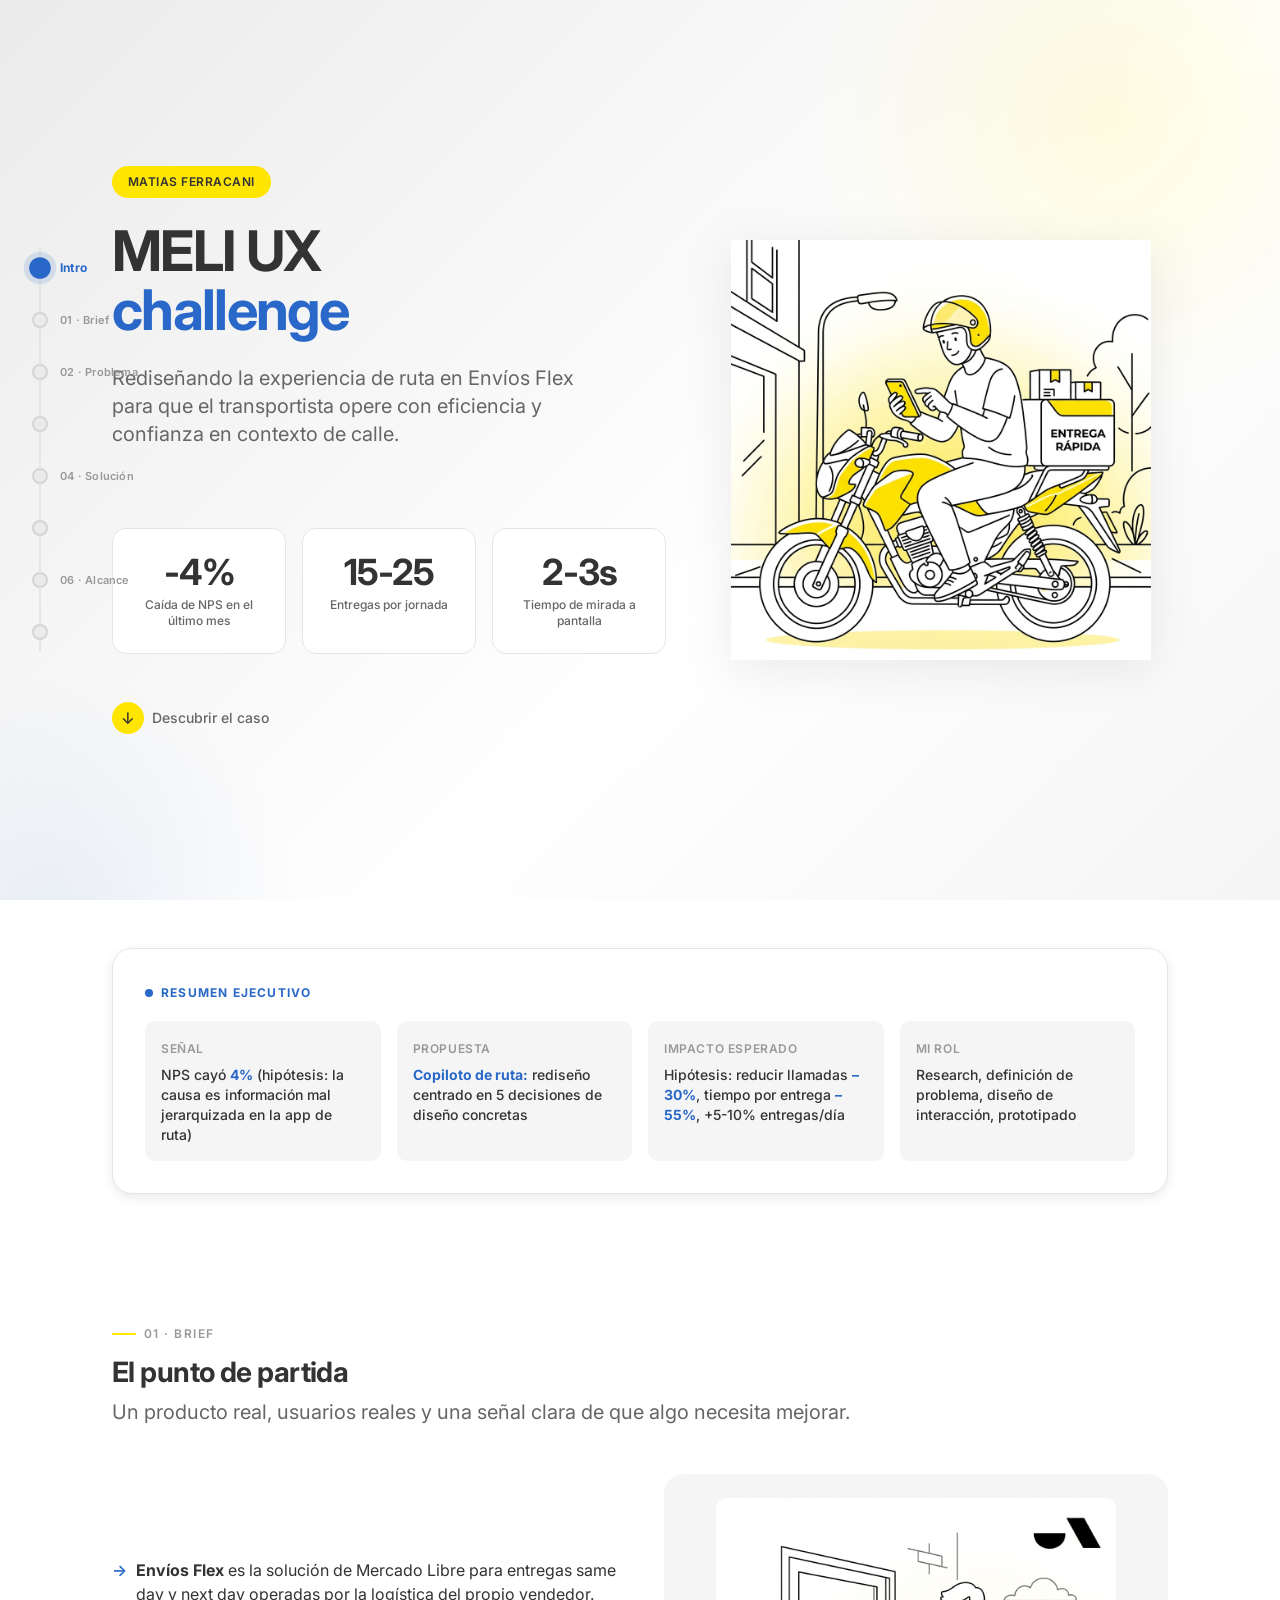
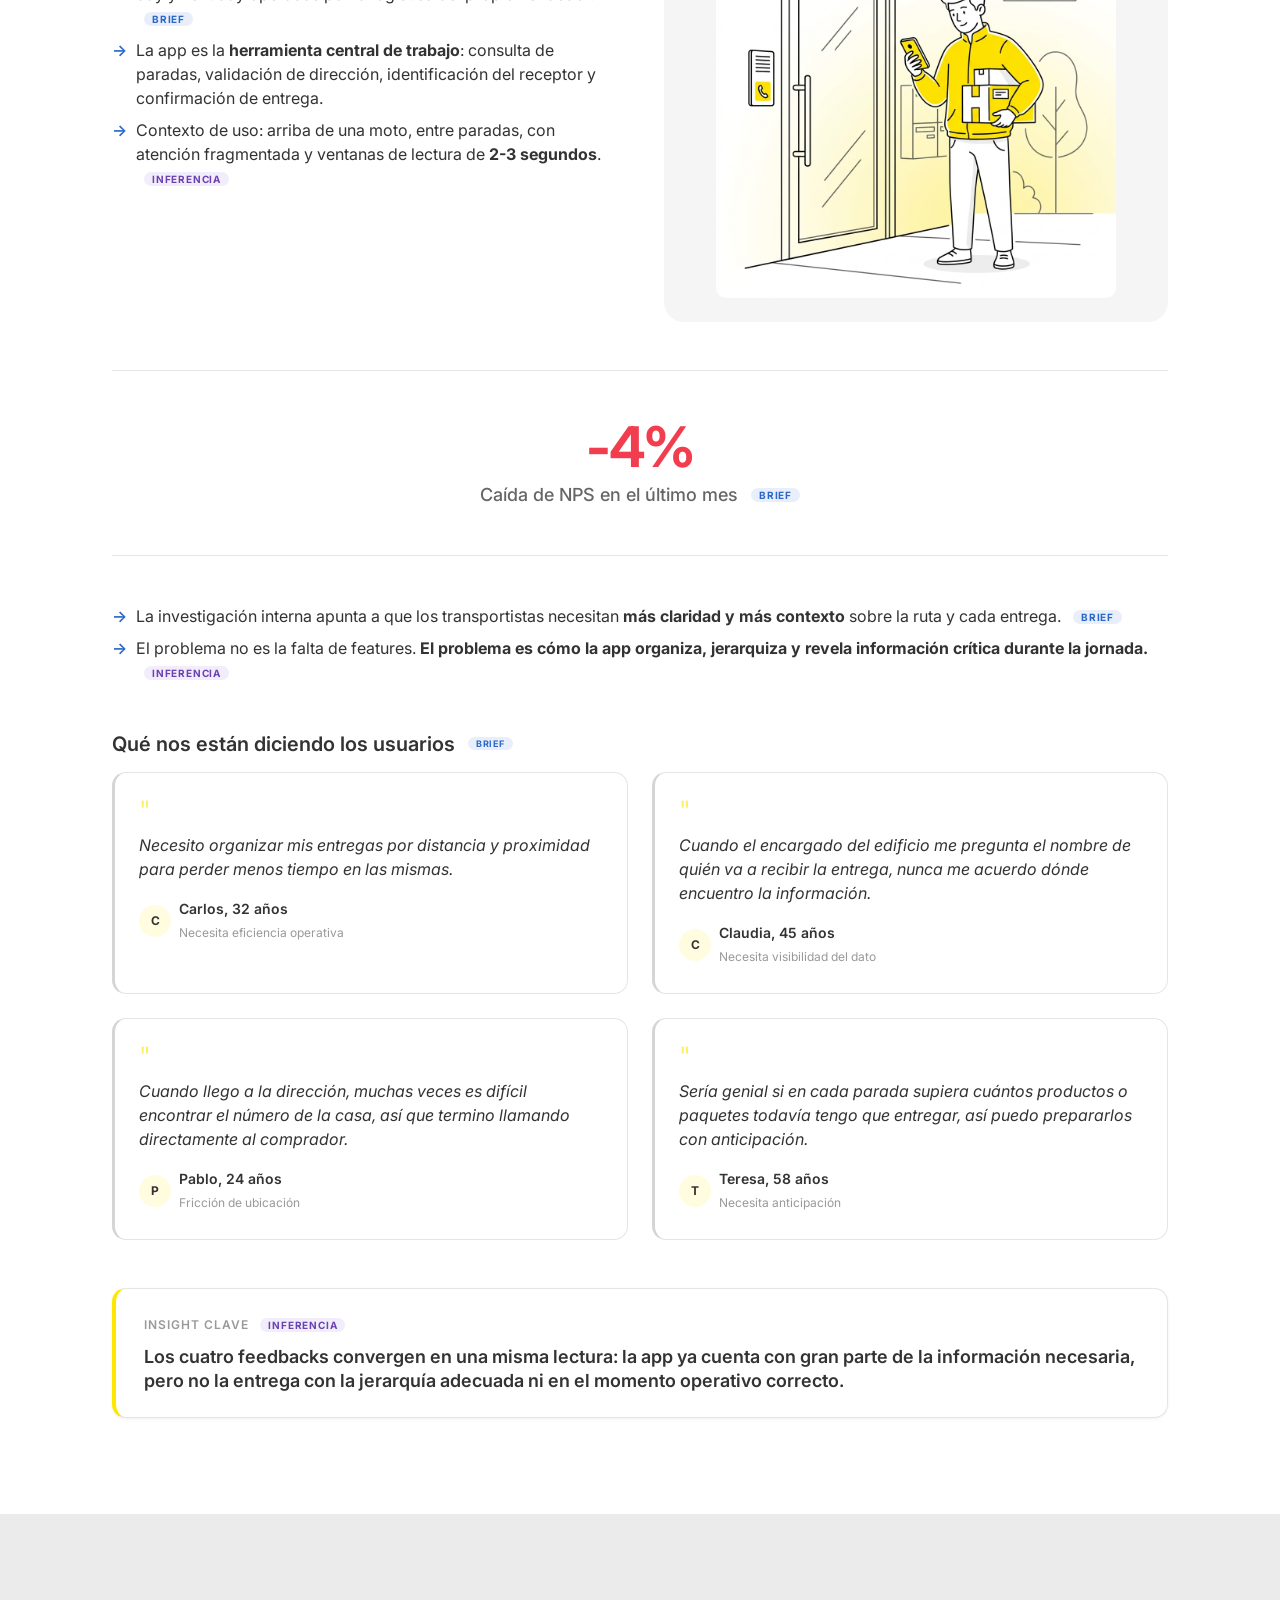
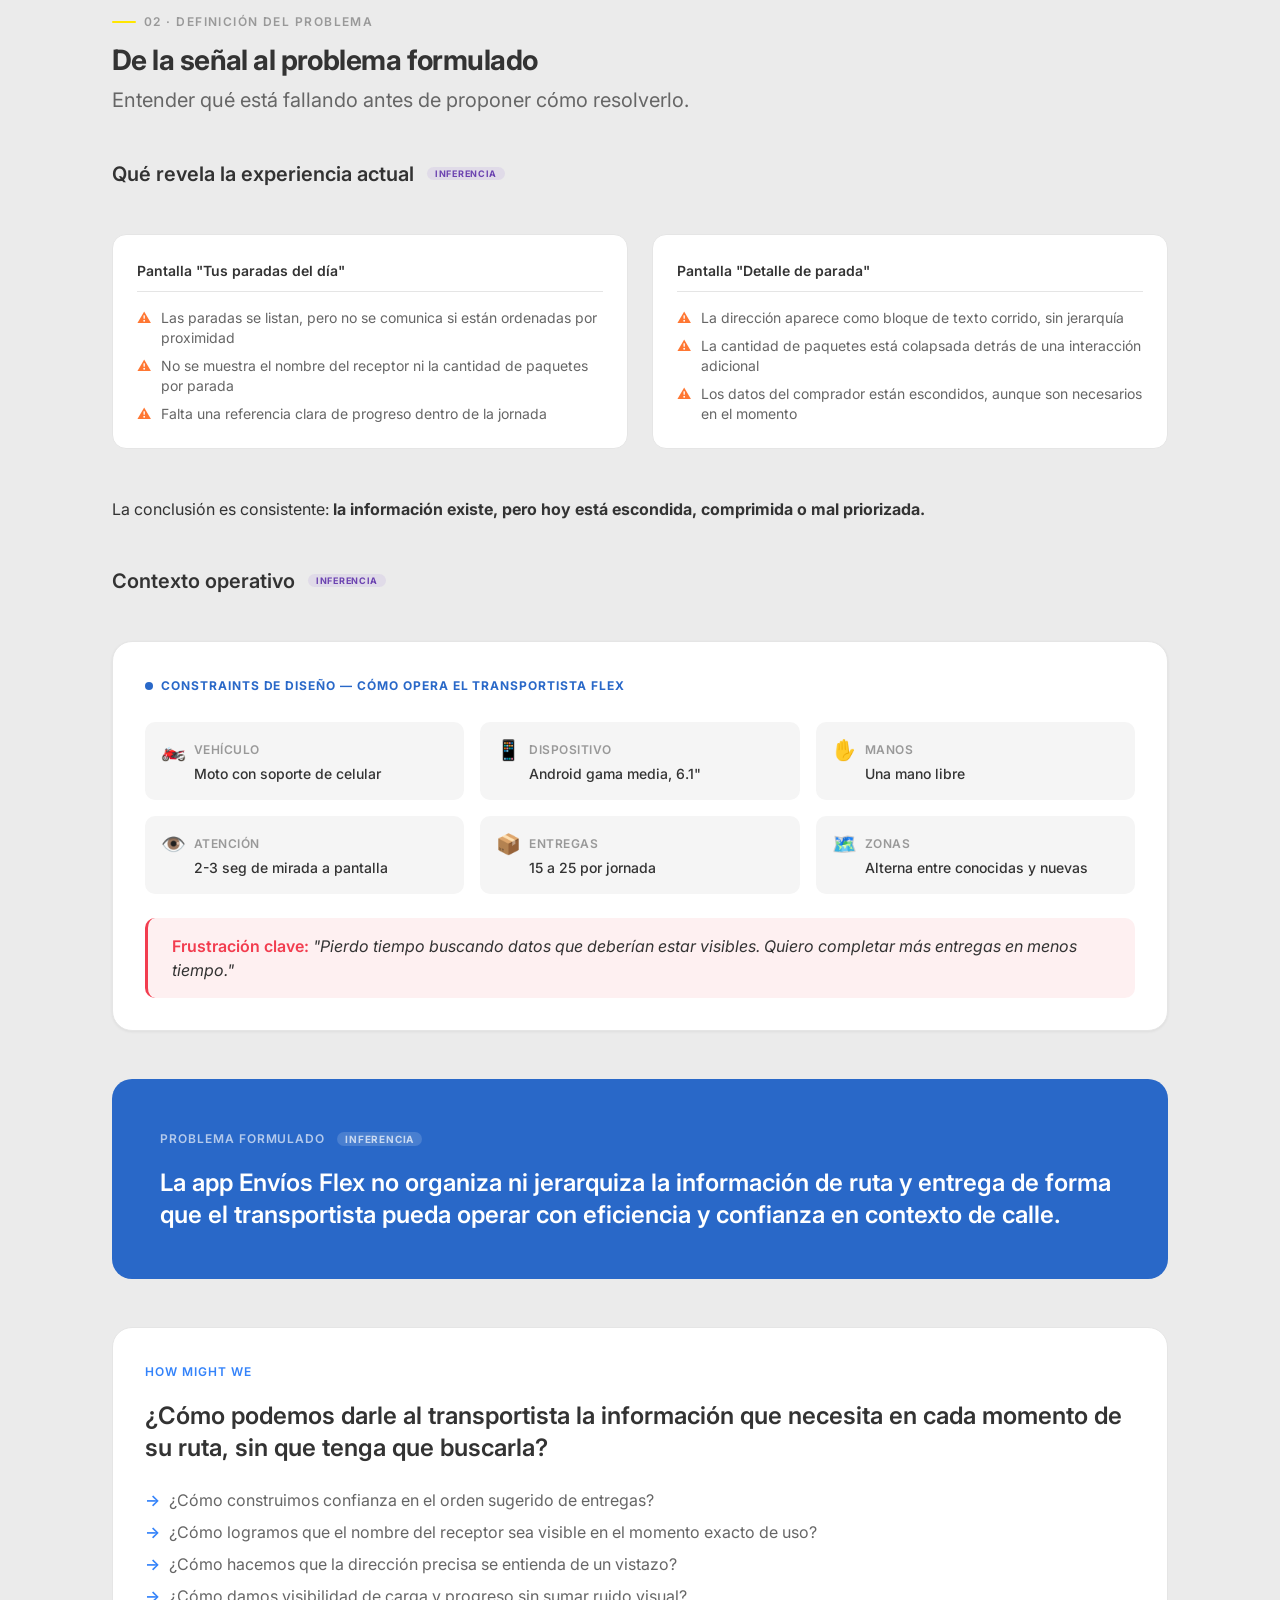
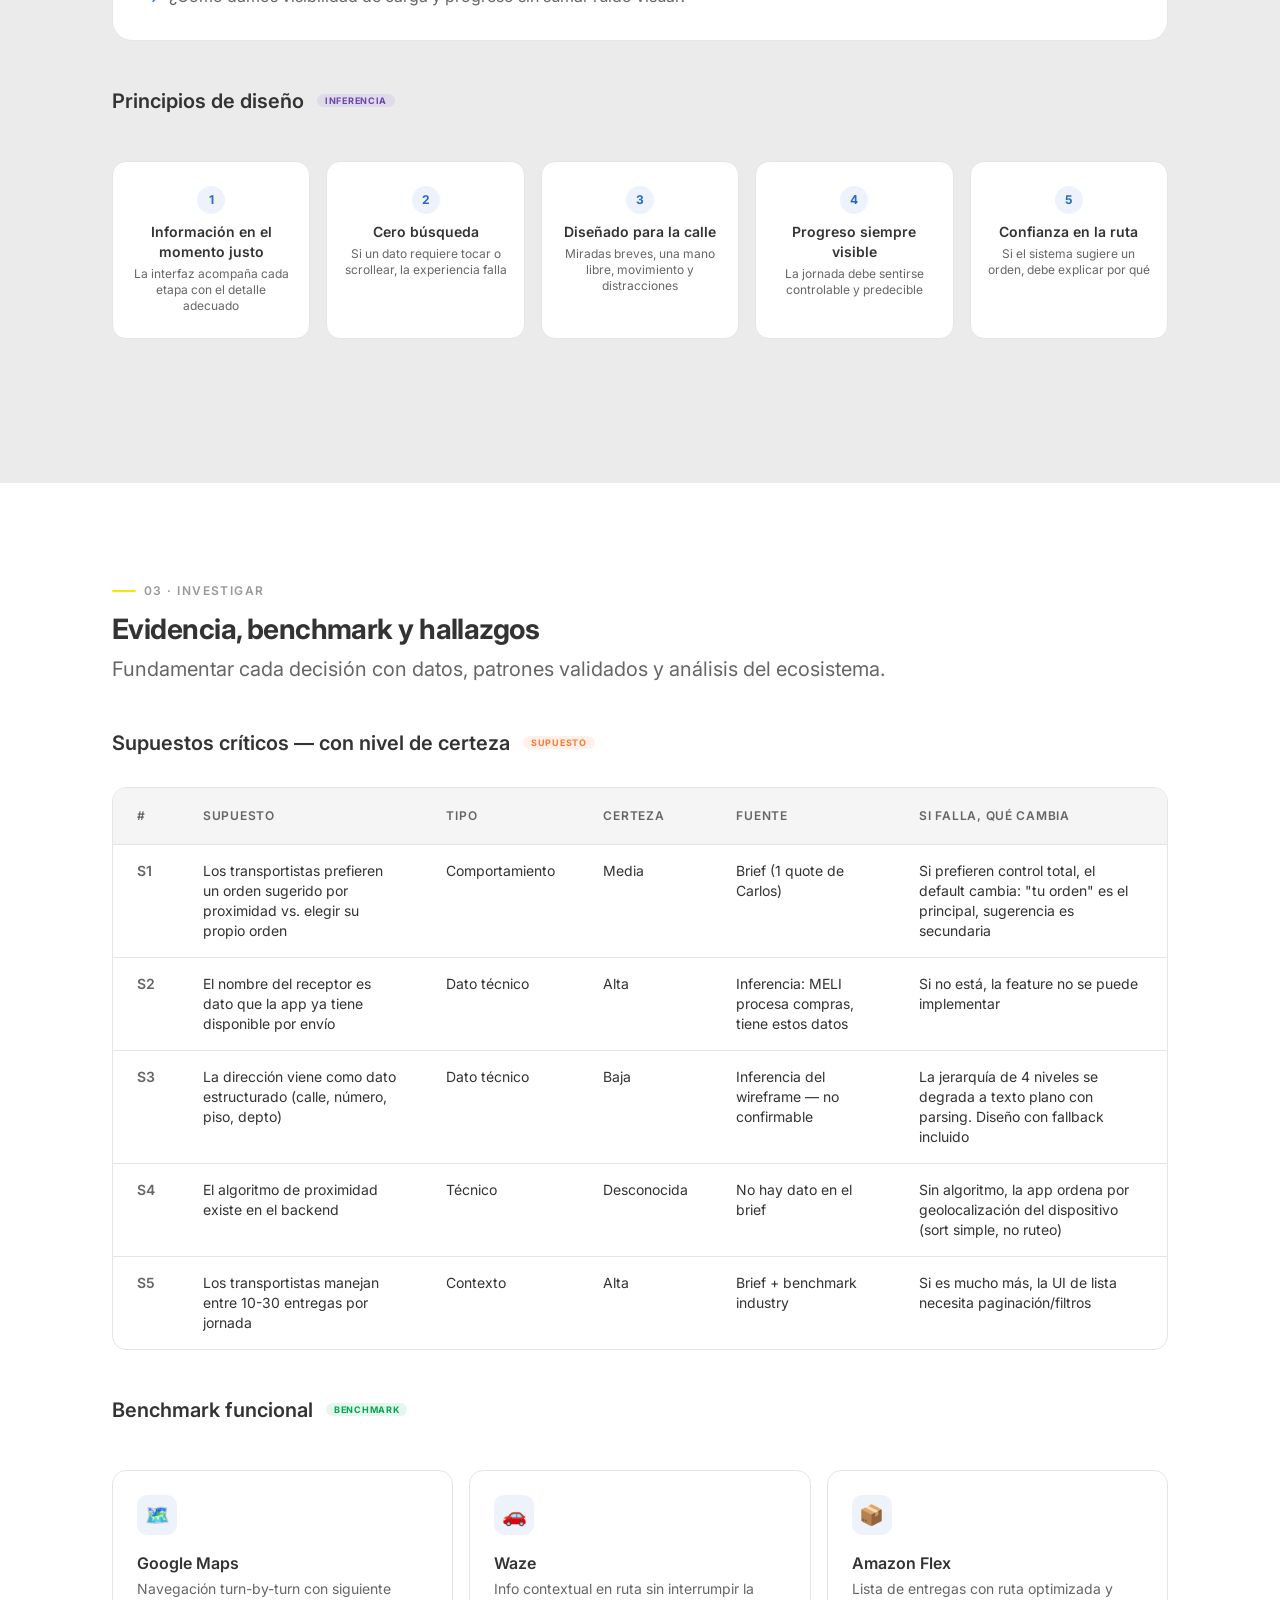
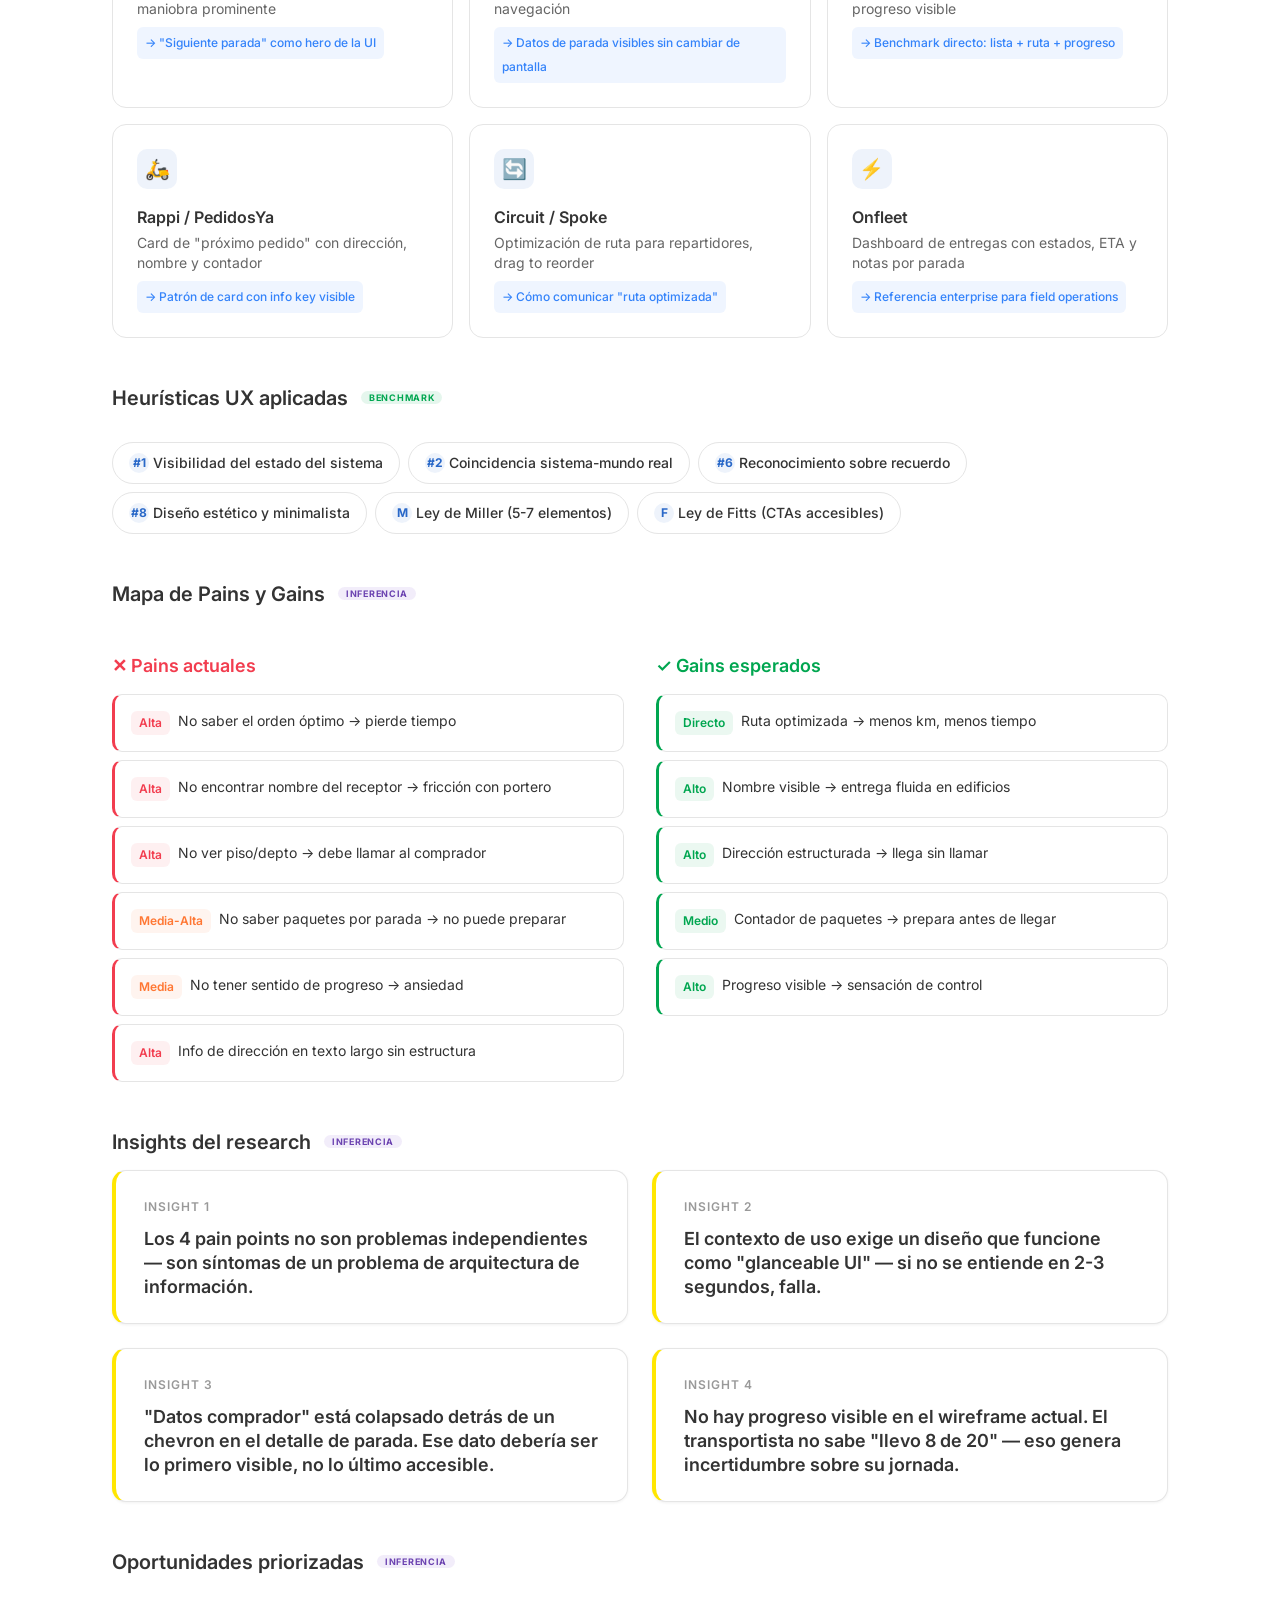
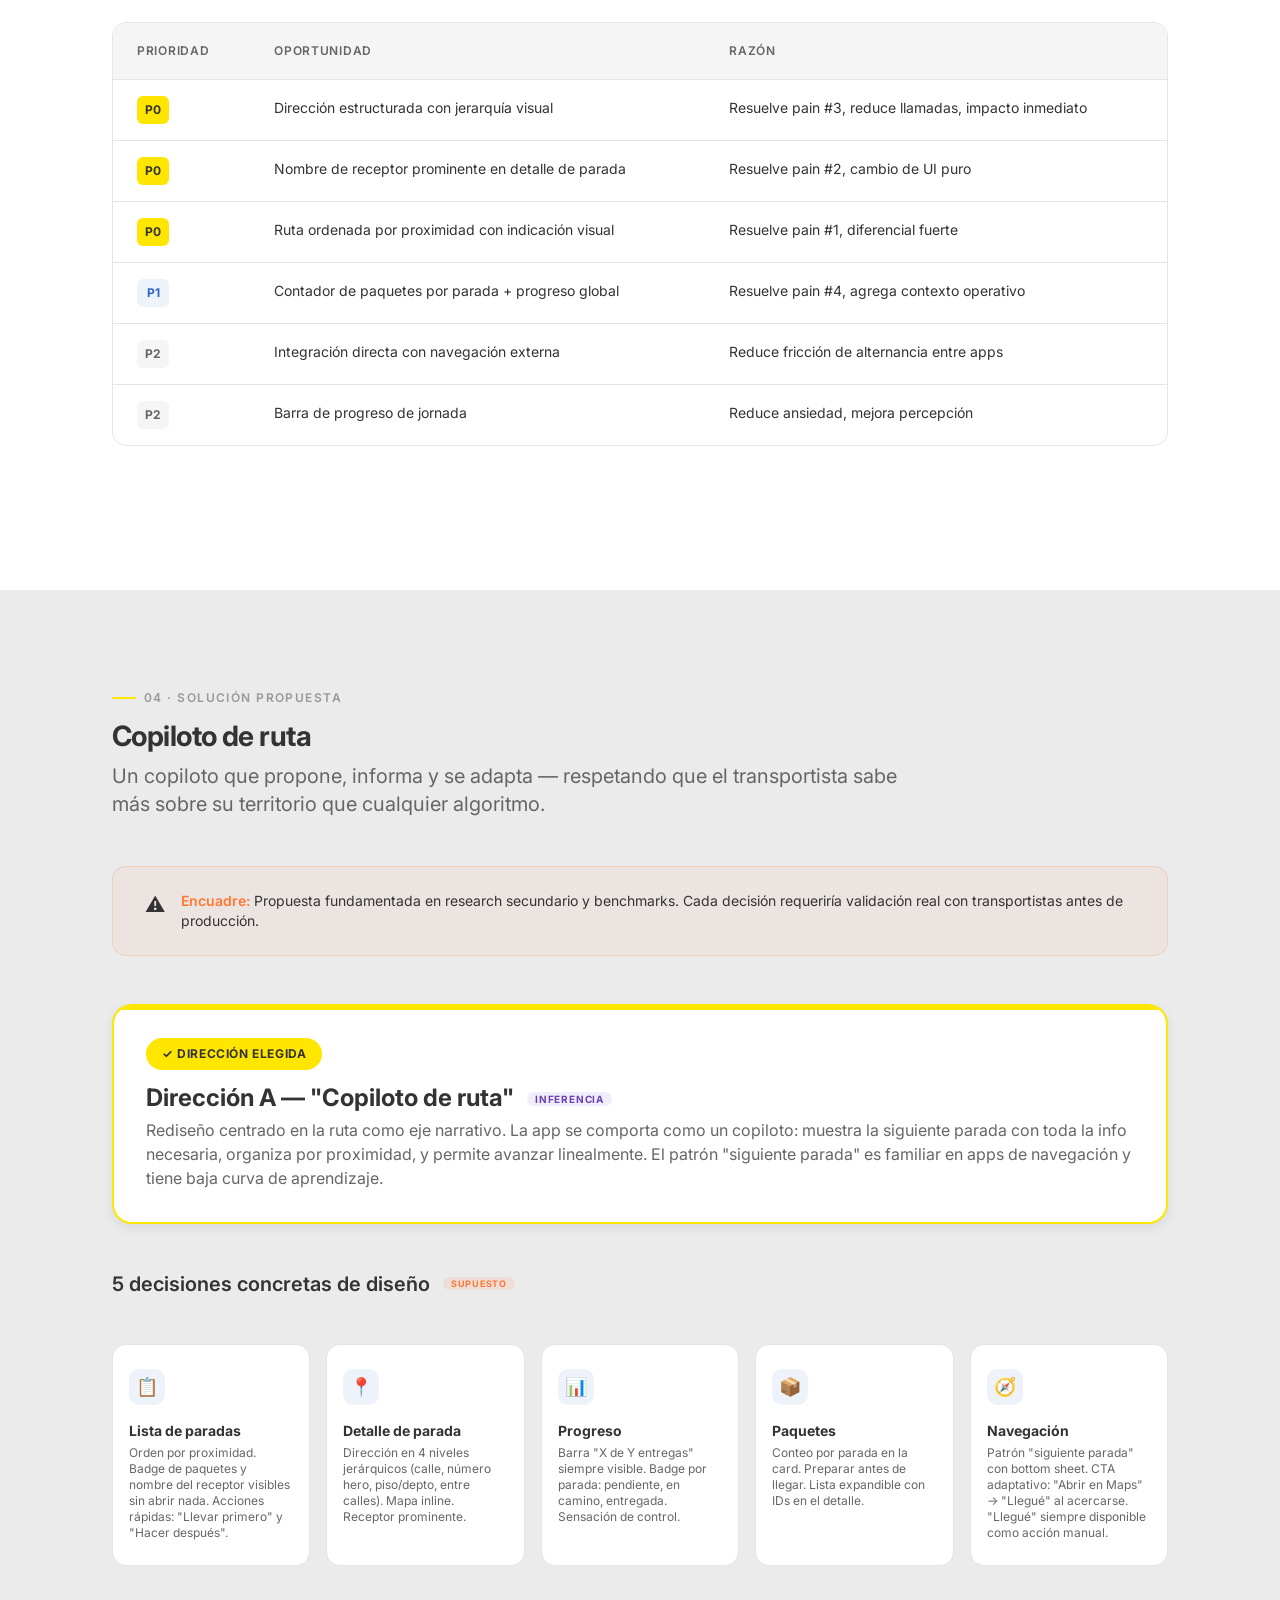
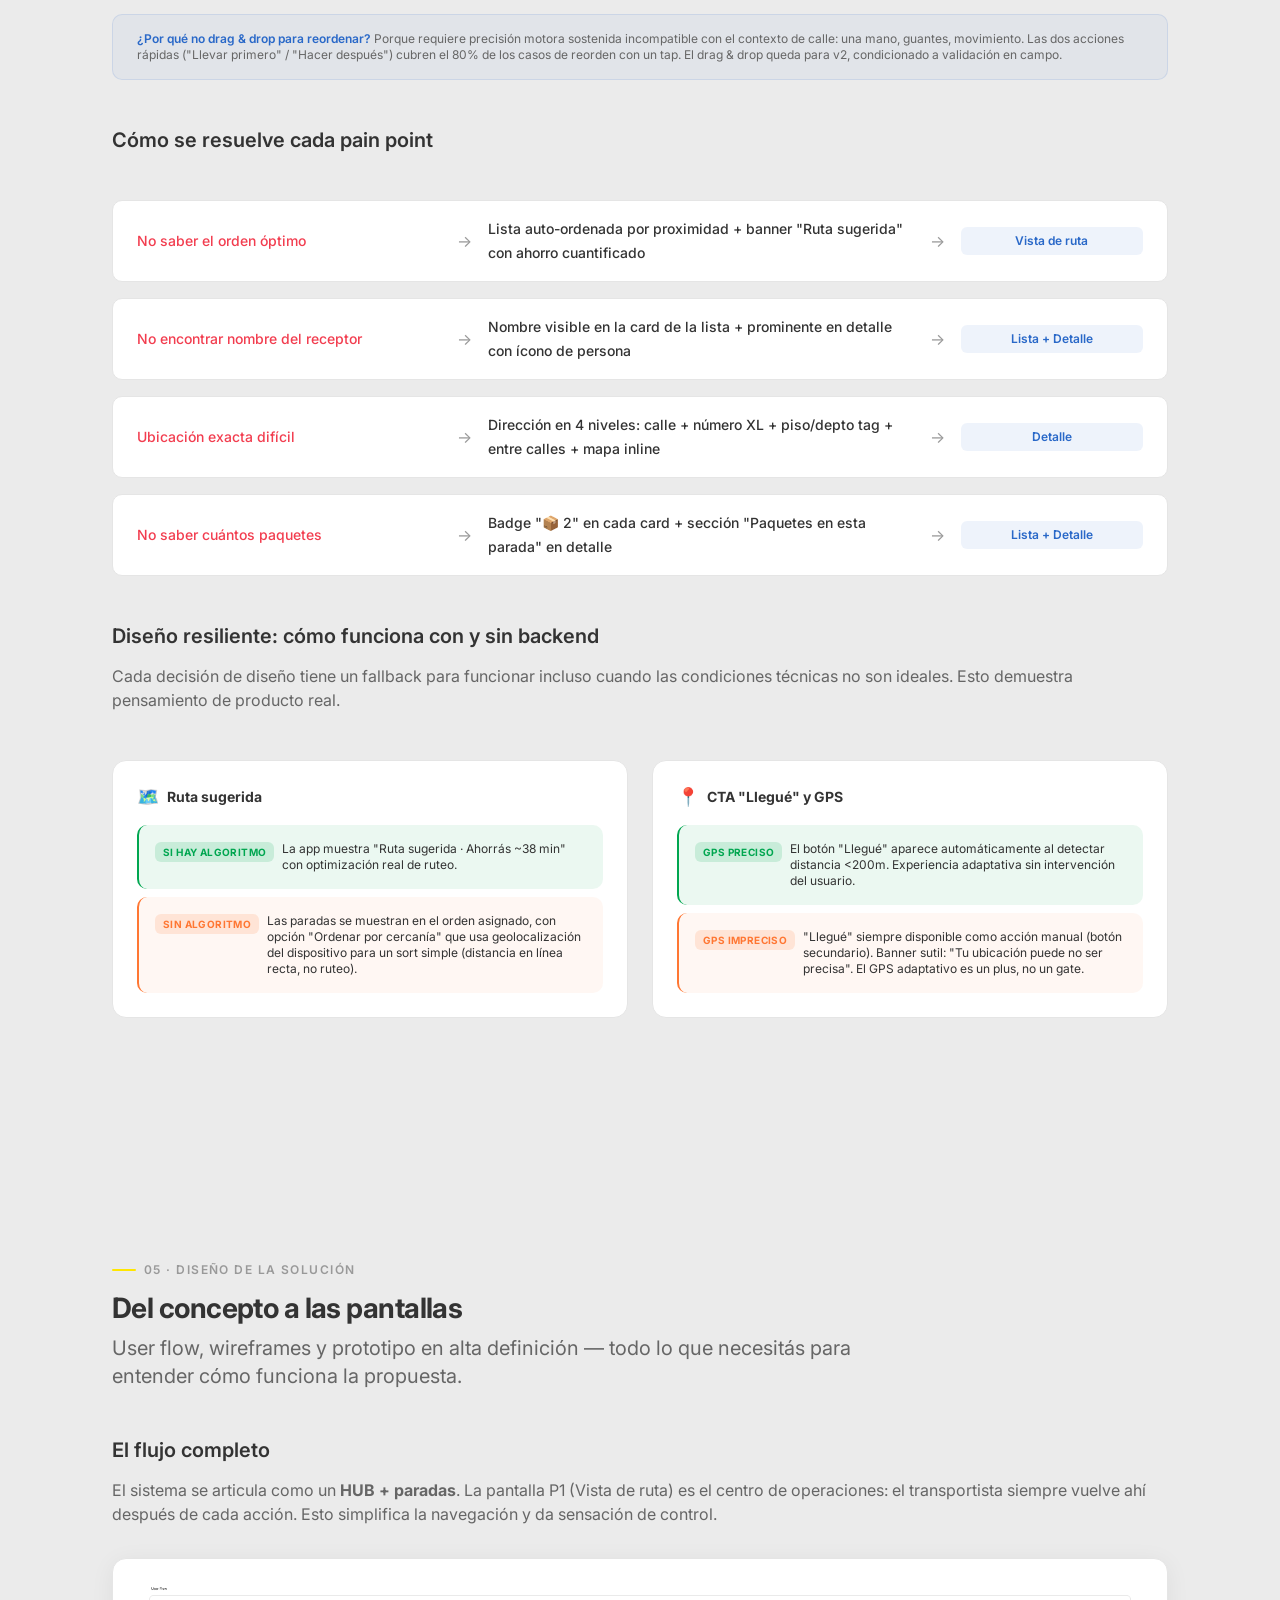
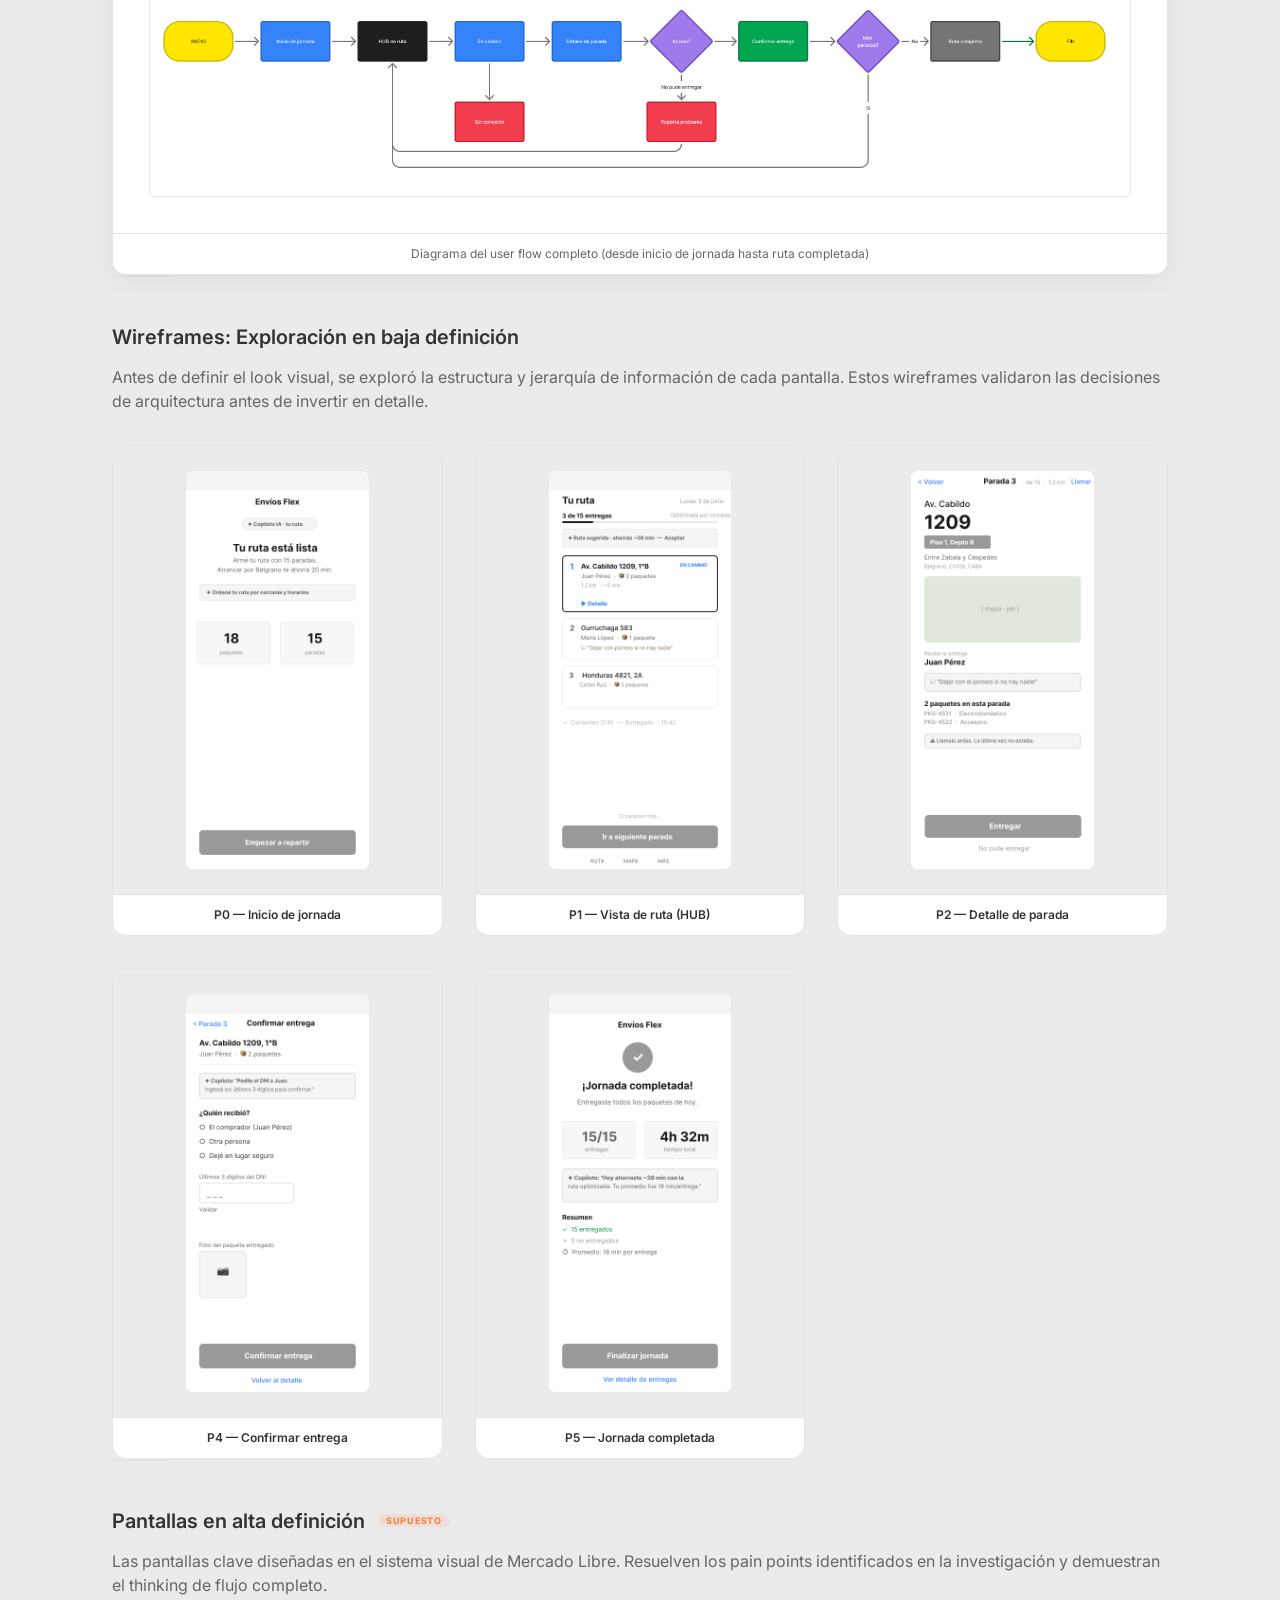
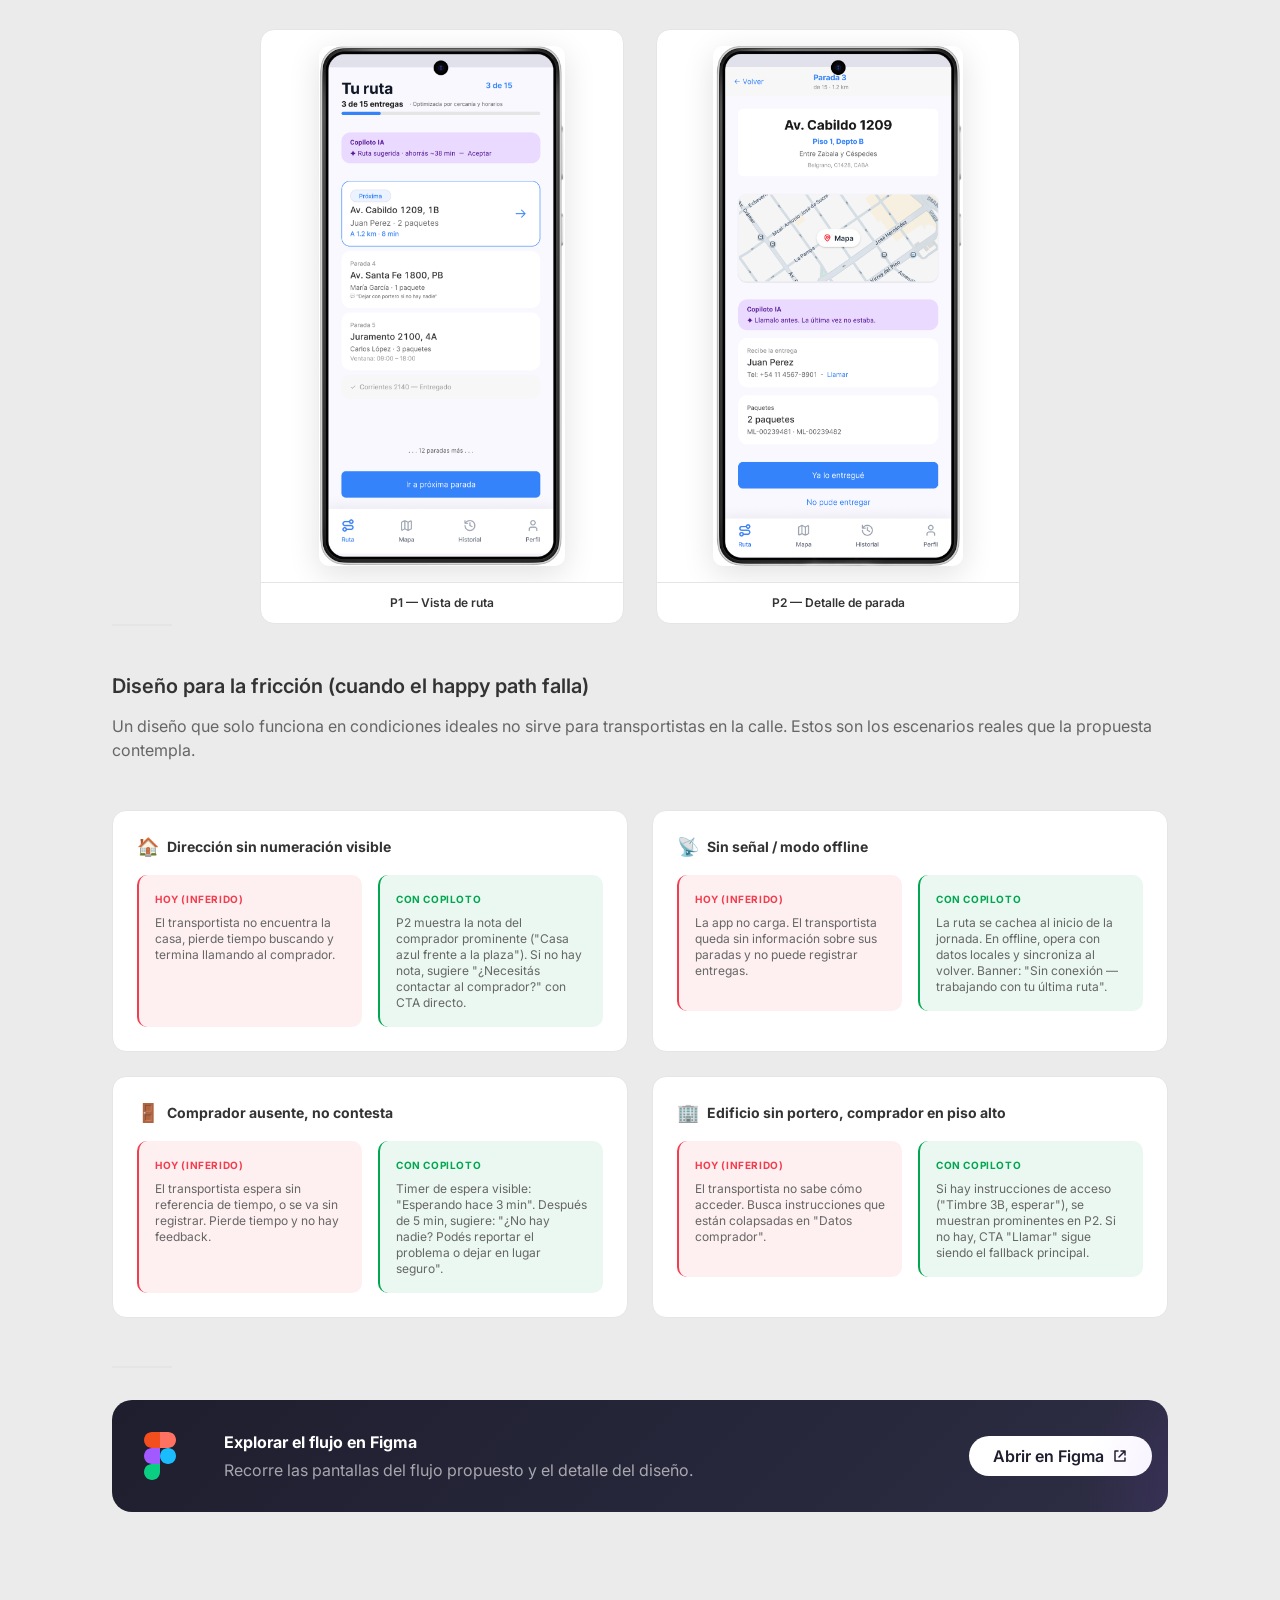
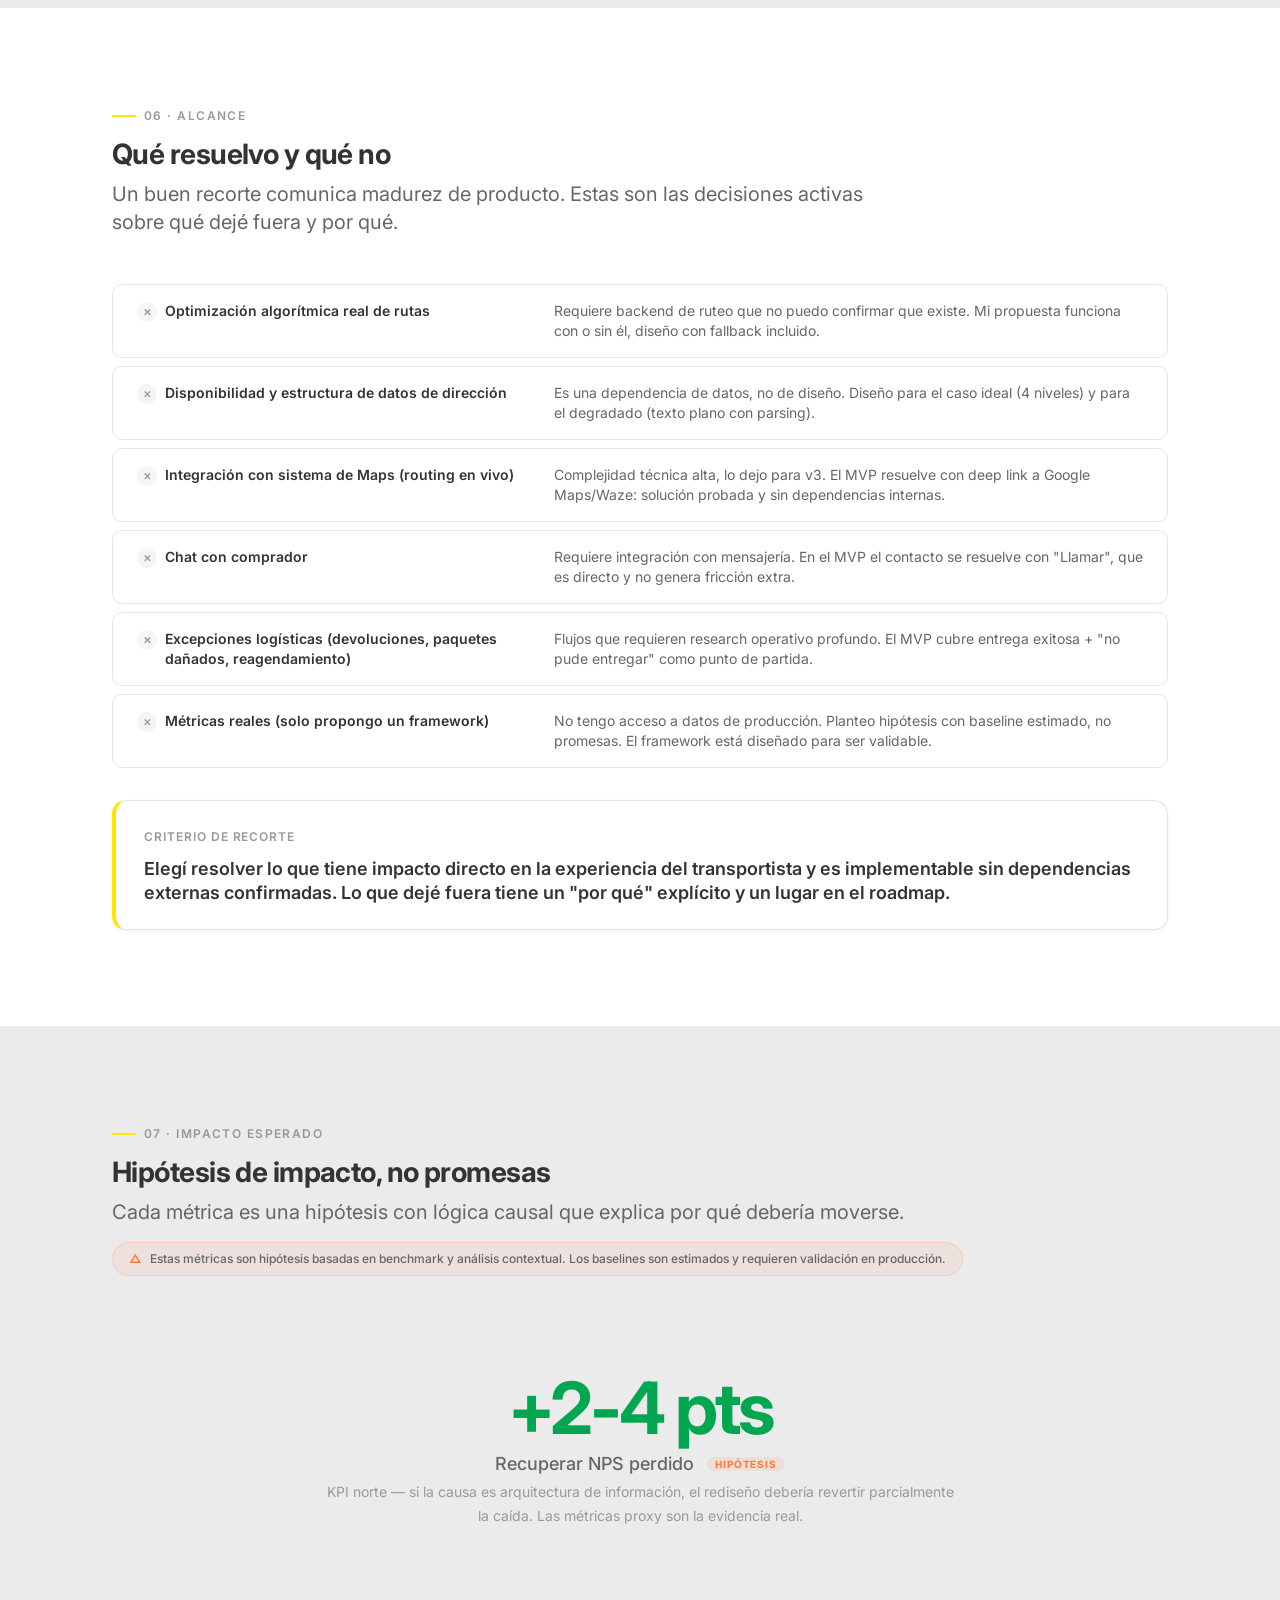
==== web/index.html @ 4713e913 "fix: remove em-dashes from exec summary, wireframes caption and heading" ====
<!DOCTYPE html>
<html lang="es">
<head>
  <meta charset="UTF-8">
  <meta name="viewport" content="width=device-width, initial-scale=1.0">
  <title>MELI UX Challenge — Rediseñando la experiencia de ruta en Envíos Flex</title>
  <meta name="description" content="Case study UX: Rediseñando la experiencia de ruta en Envíos Flex de Mercado Libre para que el transportista opere con eficiencia y confianza en contexto de calle.">

  <!-- Google Fonts: Inter -->
  <link rel="preconnect" href="https://fonts.googleapis.com">
  <link rel="preconnect" href="https://fonts.gstatic.com" crossorigin>
  <link href="https://fonts.googleapis.com/css2?family=Inter:wght@400;500;600;700&display=swap" rel="stylesheet">

  <!-- Stylesheets -->
  <link rel="stylesheet" href="css/tokens.css">
  <link rel="stylesheet" href="css/base.css">
  <link rel="stylesheet" href="css/components.css">
  <link rel="stylesheet" href="css/sections.css">
  <link rel="stylesheet" href="css/motion.css">
  <link rel="stylesheet" href="css/responsive.css">

  <!-- Favicon (MELI yellow) -->
  <link rel="icon" href="data:image/svg+xml,<svg xmlns='http://www.w3.org/2000/svg' viewBox='0 0 100 100'><rect width='100' height='100' rx='20' fill='%23FFE600'/><text x='50' y='68' font-size='48' text-anchor='middle' font-family='sans-serif' font-weight='bold' fill='%23333'>M</text></svg>">
</head>
<body>

  <!-- ════════════════════════════════════════
       ROUTE NAV — Vertical roadmap sidebar
       ════════════════════════════════════════ -->
  <nav id="route-nav" class="route-nav" aria-label="Progreso del case study">
    <div class="route-nav__track">
      <div class="route-nav__line-fill" id="route-line-fill"></div>
    </div>

    <a class="route-nav__node is-active" href="#hero" data-section="hero">
      <div class="route-nav__dot"></div>
      <span class="route-nav__label">Intro</span>
    </a>

    <a class="route-nav__node" href="#brief" data-section="brief">
      <div class="route-nav__dot"></div>
      <span class="route-nav__label">01 · Brief</span>
    </a>

    <a class="route-nav__node" href="#problema" data-section="problema">
      <div class="route-nav__dot"></div>
      <span class="route-nav__label">02 · Problema</span>
    </a>

    <a class="route-nav__node" href="#investigar" data-section="investigar">
      <div class="route-nav__dot"></div>
      <span class="route-nav__label">03 · Investigar</span>
    </a>

    <a class="route-nav__node" href="#solucion" data-section="solucion">
      <div class="route-nav__dot"></div>
      <span class="route-nav__label">04 · Solución</span>
    </a>

    <a class="route-nav__node" href="#diseno" data-section="diseno">
      <div class="route-nav__dot"></div>
      <span class="route-nav__label">05 · Diseño</span>
    </a>

    <a class="route-nav__node" href="#alcance" data-section="alcance">
      <div class="route-nav__dot"></div>
      <span class="route-nav__label">06 · Alcance</span>
    </a>

    <a class="route-nav__node" href="#impacto" data-section="impacto">
      <div class="route-nav__dot"></div>
      <span class="route-nav__label">07 · Impacto</span>
    </a>
  </nav>

  <!-- ════════════════════════════════════════
       HERO SECTION
       ════════════════════════════════════════ -->
  <section id="hero" class="hero">
    <div class="hero__inner">
      <div class="hero__content">
        <div class="hero__badge hero-reveal hero-reveal--badge">
          <span class="badge">Matias Ferracani</span>
        </div>

        <h1 class="hero__title hero-reveal hero-reveal--title">
          <span>MELI UX</span>
          <span class="hero__title-accent">challenge</span>
        </h1>

        <p class="hero__subtitle hero-reveal hero-reveal--subtitle">
          Rediseñando la experiencia de ruta en Envíos Flex para que el transportista opere con eficiencia y confianza en contexto de calle.
        </p>

        <div class="metrics-row hero-reveal hero-reveal--metrics">
          <div class="metric-card">
            <div class="metric-card__value" data-count="-4" data-suffix="%">0%</div>
            <div class="metric-card__label">Caída de NPS en el último mes</div>
          </div>
          <div class="metric-card">
            <div class="metric-card__value" data-count="15-25">0</div>
            <div class="metric-card__label">Entregas por jornada</div>
          </div>
          <div class="metric-card">
            <div class="metric-card__value" data-count="2-3" data-suffix="s">0s</div>
            <div class="metric-card__label">Tiempo de mirada a pantalla</div>
          </div>
        </div>

        <a href="#brief" class="scroll-cta hero-reveal hero-reveal--cta">
          <span class="scroll-cta__arrow">↓</span>
          Descubrir el caso
        </a>
      </div>

      <div class="hero__visual hero-reveal hero-reveal--visual">
        <img src="assets/hero-illustration.png" alt="Ilustración de un transportista en moto consultando la app Envíos Flex" width="420" height="420">
      </div>
    </div>
  </section>


  <!-- ════════════════════════════════════════
       EXECUTIVE SUMMARY
       ════════════════════════════════════════ -->
  <section class="section section--white" style="padding-top: var(--space-2xl); padding-bottom: var(--space-xl);">
    <div class="container">
      <div class="exec-summary reveal">
        <div class="exec-summary__label">Resumen ejecutivo</div>
        <div class="exec-summary__grid">
          <div class="exec-summary__item">
            <div class="exec-summary__item-label">Señal</div>
            <div class="exec-summary__item-value">NPS cayó <strong>4%</strong> (hipótesis: la causa es información mal jerarquizada en la app de ruta)</div>
          </div>
          <div class="exec-summary__item">
            <div class="exec-summary__item-label">Propuesta</div>
            <div class="exec-summary__item-value"><strong>Copiloto de ruta:</strong> rediseño centrado en 5 decisiones de diseño concretas</div>
          </div>
          <div class="exec-summary__item">
            <div class="exec-summary__item-label">Impacto esperado</div>
            <div class="exec-summary__item-value">Hipótesis: reducir llamadas <strong>–30%</strong>, tiempo por entrega <strong>–55%</strong>, +5-10% entregas/día</div>
          </div>
          <div class="exec-summary__item">
            <div class="exec-summary__item-label">Mi rol</div>
            <div class="exec-summary__item-value">Research, definición de problema, diseño de interacción, prototipado</div>
          </div>
        </div>
      </div>
    </div>
  </section>


  <!-- ════════════════════════════════════════
       01 · BRIEF
       ════════════════════════════════════════ -->
  <section id="brief" class="section section--white">
    <div class="container">

      <!-- Section intro -->
      <div class="section-intro reveal">
        <div class="section-intro__number">01 · Brief</div>
        <h2 class="section-intro__title">El punto de partida</h2>
        <p class="section-intro__subtitle">Un producto real, usuarios reales y una señal clara de que algo necesita mejorar.</p>
      </div>

      <!-- Context -->
      <div class="split-layout reveal">
        <div class="content-block">
          <ul class="bullet-list">
            <li><strong>Envíos Flex</strong> es la solución de Mercado Libre para entregas same day y next day operadas por la logística del propio vendedor. <span class="source-tag source-tag--brief">Brief</span></li>
            <li>La app es la <strong>herramienta central de trabajo</strong>: consulta de paradas, validación de dirección, identificación del receptor y confirmación de entrega.</li>
            <li>Contexto de uso: arriba de una moto, entre paradas, con atención fragmentada y ventanas de lectura de <strong>2-3 segundos</strong>. <span class="source-tag source-tag--inferencia">Inferencia</span></li>
          </ul>
        </div>
        <div class="split-layout__visual">
          <img src="assets/delivery-context.png" alt="Ilustración de un transportista en la puerta de un edificio consultando su celular" width="400" height="400">
        </div>
      </div>

      <!-- NPS Highlight -->
      <div class="nps-highlight reveal reveal--scale">
        <div class="nps-highlight__value" data-count="-4" data-suffix="%" data-prefix="">–4%</div>
        <div class="nps-highlight__label">Caída de NPS en el último mes <span class="source-tag source-tag--brief">Brief</span></div>
      </div>

      <!-- Context paragraph -->
      <div class="content-block content-block--full reveal">
        <ul class="bullet-list">
          <li>La investigación interna apunta a que los transportistas necesitan <strong>más claridad y más contexto</strong> sobre la ruta y cada entrega. <span class="source-tag source-tag--brief">Brief</span></li>
          <li>El problema no es la falta de features. <strong>El problema es cómo la app organiza, jerarquiza y revela información crítica durante la jornada.</strong> <span class="source-tag source-tag--inferencia">Inferencia</span></li>
        </ul>
      </div>

      <!-- Quotes heading -->
      <h3 class="sub-heading reveal">Qué nos están diciendo los usuarios <span class="source-tag source-tag--brief">Brief</span></h3>

      <!-- Quotes Grid -->
      <div class="quotes-grid">
        <div class="quote-block reveal stagger-1">
          <div class="quote-block__icon">"</div>
          <p class="quote-block__text">Necesito organizar mis entregas por distancia y proximidad para perder menos tiempo en las mismas.</p>
          <div class="quote-block__author">
            <div class="quote-block__avatar">C</div>
            <div>
              <div class="quote-block__name">Carlos, 32 años</div>
              <div class="quote-block__meta">Necesita eficiencia operativa</div>
            </div>
          </div>
        </div>

        <div class="quote-block reveal stagger-2">
          <div class="quote-block__icon">"</div>
          <p class="quote-block__text">Cuando el encargado del edificio me pregunta el nombre de quién va a recibir la entrega, nunca me acuerdo dónde encuentro la información.</p>
          <div class="quote-block__author">
            <div class="quote-block__avatar">C</div>
            <div>
              <div class="quote-block__name">Claudia, 45 años</div>
              <div class="quote-block__meta">Necesita visibilidad del dato</div>
            </div>
          </div>
        </div>

        <div class="quote-block reveal stagger-3">
          <div class="quote-block__icon">"</div>
          <p class="quote-block__text">Cuando llego a la dirección, muchas veces es difícil encontrar el número de la casa, así que termino llamando directamente al comprador.</p>
          <div class="quote-block__author">
            <div class="quote-block__avatar">P</div>
            <div>
              <div class="quote-block__name">Pablo, 24 años</div>
              <div class="quote-block__meta">Fricción de ubicación</div>
            </div>
          </div>
        </div>

        <div class="quote-block reveal stagger-4">
          <div class="quote-block__icon">"</div>
          <p class="quote-block__text">Sería genial si en cada parada supiera cuántos productos o paquetes todavía tengo que entregar, así puedo prepararlos con anticipación.</p>
          <div class="quote-block__author">
            <div class="quote-block__avatar">T</div>
            <div>
              <div class="quote-block__name">Teresa, 58 años</div>
              <div class="quote-block__meta">Necesita anticipación</div>
            </div>
          </div>
        </div>
      </div>

      <!-- Insight cierre de sección -->
      <div class="insight-card reveal" style="margin-top: var(--space-2xl);">
        <div class="insight-card__label">Insight clave <span class="source-tag source-tag--inferencia">Inferencia</span></div>
        <p class="insight-card__text">
          Los cuatro feedbacks convergen en una misma lectura: la app ya cuenta con gran parte de la información necesaria, pero no la entrega con la jerarquía adecuada ni en el momento operativo correcto.
        </p>
      </div>

    </div>
  </section>


  <!-- ════════════════════════════════════════
       02 · DEFINICIÓN DEL PROBLEMA
       ════════════════════════════════════════ -->
  <section id="problema" class="section section--grey">
    <div class="container">

      <!-- Section intro -->
      <div class="section-intro reveal">
        <div class="section-intro__number">02 · Definición del problema</div>
        <h2 class="section-intro__title">De la señal al problema formulado</h2>
        <p class="section-intro__subtitle">Entender qué está fallando antes de proponer cómo resolverlo.</p>
      </div>

      <!-- Experience Audit -->
      <h3 class="sub-heading reveal">Qué revela la experiencia actual <span class="source-tag source-tag--inferencia">Inferencia</span></h3>

      <div class="audit-grid reveal">
        <div class="audit-card">
          <div class="audit-card__title">Pantalla "Tus paradas del día"</div>
          <ul class="audit-card__issues">
            <li class="audit-card__issue">Las paradas se listan, pero no se comunica si están ordenadas por proximidad</li>
            <li class="audit-card__issue">No se muestra el nombre del receptor ni la cantidad de paquetes por parada</li>
            <li class="audit-card__issue">Falta una referencia clara de progreso dentro de la jornada</li>
          </ul>
        </div>
        <div class="audit-card">
          <div class="audit-card__title">Pantalla "Detalle de parada"</div>
          <ul class="audit-card__issues">
            <li class="audit-card__issue">La dirección aparece como bloque de texto corrido, sin jerarquía</li>
            <li class="audit-card__issue">La cantidad de paquetes está colapsada detrás de una interacción adicional</li>
            <li class="audit-card__issue">Los datos del comprador están escondidos, aunque son necesarios en el momento</li>
          </ul>
        </div>
      </div>

      <div class="content-block content-block--full reveal">
        <p>
          La conclusión es consistente: <strong>la información existe, pero hoy está escondida, comprimida o mal priorizada.</strong>
        </p>
      </div>

      <!-- Contexto operativo (replaces Persona) -->
      <h3 class="sub-heading reveal">Contexto operativo <span class="source-tag source-tag--inferencia">Inferencia</span></h3>

      <div class="context-card reveal">
        <div class="context-card__header">
          <span class="context-card__label">Constraints de diseño — cómo opera el transportista Flex</span>
        </div>
        <div class="context-card__grid">
          <div class="context-card__item">
            <span class="context-card__icon">🏍️</span>
            <div class="context-card__item-content">
              <span class="context-card__item-label">Vehículo</span>
              <span class="context-card__item-value">Moto con soporte de celular</span>
            </div>
          </div>
          <div class="context-card__item">
            <span class="context-card__icon">📱</span>
            <div class="context-card__item-content">
              <span class="context-card__item-label">Dispositivo</span>
              <span class="context-card__item-value">Android gama media, 6.1"</span>
            </div>
          </div>
          <div class="context-card__item">
            <span class="context-card__icon">✋</span>
            <div class="context-card__item-content">
              <span class="context-card__item-label">Manos</span>
              <span class="context-card__item-value">Una mano libre</span>
            </div>
          </div>
          <div class="context-card__item">
            <span class="context-card__icon">👁️</span>
            <div class="context-card__item-content">
              <span class="context-card__item-label">Atención</span>
              <span class="context-card__item-value">2-3 seg de mirada a pantalla</span>
            </div>
          </div>
          <div class="context-card__item">
            <span class="context-card__icon">📦</span>
            <div class="context-card__item-content">
              <span class="context-card__item-label">Entregas</span>
              <span class="context-card__item-value">15 a 25 por jornada</span>
            </div>
          </div>
          <div class="context-card__item">
            <span class="context-card__icon">🗺️</span>
            <div class="context-card__item-content">
              <span class="context-card__item-label">Zonas</span>
              <span class="context-card__item-value">Alterna entre conocidas y nuevas</span>
            </div>
          </div>
        </div>
        <div class="context-card__quote">
          <strong>Frustración clave:</strong> "Pierdo tiempo buscando datos que deberían estar visibles. Quiero completar más entregas en menos tiempo."
        </div>
      </div>

      <!-- Problem Statement -->
      <div class="highlight-block reveal reveal--scale">
        <div class="highlight-block__label">Problema formulado <span class="source-tag source-tag--inferencia" style="color: rgba(255,255,255,0.7); background: rgba(255,255,255,0.15);">Inferencia</span></div>
        <p class="highlight-block__text">
          La app Envíos Flex no organiza ni jerarquiza la información de ruta y entrega de forma que el transportista pueda operar con eficiencia y confianza en contexto de calle.
        </p>
      </div>

      <!-- HMW -->
      <div class="hmw-block reveal">
        <div class="hmw-block__label">How Might We</div>
        <p class="hmw-block__question">¿Cómo podemos darle al transportista la información que necesita en cada momento de su ruta, sin que tenga que buscarla?</p>
        <ul class="hmw-block__sub-questions">
          <li class="hmw-block__sub-question">¿Cómo construimos confianza en el orden sugerido de entregas?</li>
          <li class="hmw-block__sub-question">¿Cómo logramos que el nombre del receptor sea visible en el momento exacto de uso?</li>
          <li class="hmw-block__sub-question">¿Cómo hacemos que la dirección precisa se entienda de un vistazo?</li>
          <li class="hmw-block__sub-question">¿Cómo damos visibilidad de carga y progreso sin sumar ruido visual?</li>
        </ul>
      </div>

      <!-- Design Principles -->
      <h3 class="sub-heading reveal">Principios de diseño <span class="source-tag source-tag--inferencia">Inferencia</span></h3>

      <div class="principles-strip">
        <div class="principle-card reveal stagger-1">
          <div class="principle-card__number">1</div>
          <div class="principle-card__title">Información en el momento justo</div>
          <div class="principle-card__desc">La interfaz acompaña cada etapa con el detalle adecuado</div>
        </div>
        <div class="principle-card reveal stagger-2">
          <div class="principle-card__number">2</div>
          <div class="principle-card__title">Cero búsqueda</div>
          <div class="principle-card__desc">Si un dato requiere tocar o scrollear, la experiencia falla</div>
        </div>
        <div class="principle-card reveal stagger-3">
          <div class="principle-card__number">3</div>
          <div class="principle-card__title">Diseñado para la calle</div>
          <div class="principle-card__desc">Miradas breves, una mano libre, movimiento y distracciones</div>
        </div>
        <div class="principle-card reveal stagger-4">
          <div class="principle-card__number">4</div>
          <div class="principle-card__title">Progreso siempre visible</div>
          <div class="principle-card__desc">La jornada debe sentirse controlable y predecible</div>
        </div>
        <div class="principle-card reveal stagger-5">
          <div class="principle-card__number">5</div>
          <div class="principle-card__title">Confianza en la ruta</div>
          <div class="principle-card__desc">Si el sistema sugiere un orden, debe explicar por qué</div>
        </div>
      </div>

    </div>
  </section>


  <!-- ════════════════════════════════════════
       03 · INVESTIGAR
       ════════════════════════════════════════ -->
  <section id="investigar" class="section section--white">
    <div class="container">

      <!-- Section intro -->
      <div class="section-intro reveal">
        <div class="section-intro__number">03 · Investigar</div>
        <h2 class="section-intro__title">Evidencia, benchmark y hallazgos</h2>
        <p class="section-intro__subtitle">Fundamentar cada decisión con datos, patrones validados y análisis del ecosistema.</p>
      </div>

      <!-- Assumptions with certainty -->
      <h3 class="sub-heading reveal">Supuestos críticos — con nivel de certeza <span class="source-tag source-tag--supuesto">Supuesto</span></h3>

      <div class="table-wrapper reveal">
        <table class="assumptions-table">
          <thead>
            <tr>
              <th>#</th>
              <th>Supuesto</th>
              <th>Tipo</th>
              <th>Certeza</th>
              <th>Fuente</th>
              <th>Si falla, qué cambia</th>
            </tr>
          </thead>
          <tbody>
            <tr>
              <td>S1</td>
              <td>Los transportistas prefieren un orden sugerido por proximidad vs. elegir su propio orden</td>
              <td>Comportamiento</td>
              <td>Media</td>
              <td>Brief (1 quote de Carlos)</td>
              <td>Si prefieren control total, el default cambia: "tu orden" es el principal, sugerencia es secundaria</td>
            </tr>
            <tr>
              <td>S2</td>
              <td>El nombre del receptor es dato que la app ya tiene disponible por envío</td>
              <td>Dato técnico</td>
              <td>Alta</td>
              <td>Inferencia: MELI procesa compras, tiene estos datos</td>
              <td>Si no está, la feature no se puede implementar</td>
            </tr>
            <tr>
              <td>S3</td>
              <td>La dirección viene como dato estructurado (calle, número, piso, depto)</td>
              <td>Dato técnico</td>
              <td>Baja</td>
              <td>Inferencia del wireframe — no confirmable</td>
              <td>La jerarquía de 4 niveles se degrada a texto plano con parsing. Diseño con fallback incluido</td>
            </tr>
            <tr>
              <td>S4</td>
              <td>El algoritmo de proximidad existe en el backend</td>
              <td>Técnico</td>
              <td>Desconocida</td>
              <td>No hay dato en el brief</td>
              <td>Sin algoritmo, la app ordena por geolocalización del dispositivo (sort simple, no ruteo)</td>
            </tr>
            <tr>
              <td>S5</td>
              <td>Los transportistas manejan entre 10-30 entregas por jornada</td>
              <td>Contexto</td>
              <td>Alta</td>
              <td>Brief + benchmark industry</td>
              <td>Si es mucho más, la UI de lista necesita paginación/filtros</td>
            </tr>
          </tbody>
        </table>
      </div>

      <!-- Benchmark -->
      <h3 class="sub-heading reveal">Benchmark funcional <span class="source-tag source-tag--benchmark">Benchmark</span></h3>

      <div class="benchmark-grid">
        <div class="benchmark-card reveal stagger-1">
          <div class="benchmark-card__icon">🗺️</div>
          <div class="benchmark-card__name">Google Maps</div>
          <div class="benchmark-card__pattern">Navegación turn-by-turn con siguiente maniobra prominente</div>
          <span class="benchmark-card__tag">→ "Siguiente parada" como hero de la UI</span>
        </div>

        <div class="benchmark-card reveal stagger-2">
          <div class="benchmark-card__icon">🚗</div>
          <div class="benchmark-card__name">Waze</div>
          <div class="benchmark-card__pattern">Info contextual en ruta sin interrumpir la navegación</div>
          <span class="benchmark-card__tag">→ Datos de parada visibles sin cambiar de pantalla</span>
        </div>

        <div class="benchmark-card reveal stagger-3">
          <div class="benchmark-card__icon">📦</div>
          <div class="benchmark-card__name">Amazon Flex</div>
          <div class="benchmark-card__pattern">Lista de entregas con ruta optimizada y progreso visible</div>
          <span class="benchmark-card__tag">→ Benchmark directo: lista + ruta + progreso</span>
        </div>

        <div class="benchmark-card reveal stagger-4">
          <div class="benchmark-card__icon">🛵</div>
          <div class="benchmark-card__name">Rappi / PedidosYa</div>
          <div class="benchmark-card__pattern">Card de "próximo pedido" con dirección, nombre y contador</div>
          <span class="benchmark-card__tag">→ Patrón de card con info key visible</span>
        </div>

        <div class="benchmark-card reveal stagger-5">
          <div class="benchmark-card__icon">🔄</div>
          <div class="benchmark-card__name">Circuit / Spoke</div>
          <div class="benchmark-card__pattern">Optimización de ruta para repartidores, drag to reorder</div>
          <span class="benchmark-card__tag">→ Cómo comunicar "ruta optimizada"</span>
        </div>

        <div class="benchmark-card reveal stagger-6">
          <div class="benchmark-card__icon">⚡</div>
          <div class="benchmark-card__name">Onfleet</div>
          <div class="benchmark-card__pattern">Dashboard de entregas con estados, ETA y notas por parada</div>
          <span class="benchmark-card__tag">→ Referencia enterprise para field operations</span>
        </div>
      </div>

      <!-- Heuristics -->
      <h3 class="sub-heading reveal">Heurísticas UX aplicadas <span class="source-tag source-tag--benchmark">Benchmark</span></h3>

      <div class="heuristics-strip reveal">
        <div class="heuristic-pill">
          <span class="heuristic-pill__number">#1</span>
          Visibilidad del estado del sistema
        </div>
        <div class="heuristic-pill">
          <span class="heuristic-pill__number">#2</span>
          Coincidencia sistema-mundo real
        </div>
        <div class="heuristic-pill">
          <span class="heuristic-pill__number">#6</span>
          Reconocimiento sobre recuerdo
        </div>
        <div class="heuristic-pill">
          <span class="heuristic-pill__number">#8</span>
          Diseño estético y minimalista
        </div>
        <div class="heuristic-pill">
          <span class="heuristic-pill__number">M</span>
          Ley de Miller (5-7 elementos)
        </div>
        <div class="heuristic-pill">
          <span class="heuristic-pill__number">F</span>
          Ley de Fitts (CTAs accesibles)
        </div>
      </div>

      <!-- Pains & Gains -->
      <h3 class="sub-heading reveal">Mapa de Pains y Gains <span class="source-tag source-tag--inferencia">Inferencia</span></h3>

      <div class="pains-gains reveal">
        <div class="pains-gains__column">
          <div class="pains-gains__header pains-gains__header--pain">
            ✕ Pains actuales
          </div>
          <div class="pain-item">
            <span class="pain-item__severity pain-item__severity--alta">Alta</span>
            No saber el orden óptimo → pierde tiempo
          </div>
          <div class="pain-item">
            <span class="pain-item__severity pain-item__severity--alta">Alta</span>
            No encontrar nombre del receptor → fricción con portero
          </div>
          <div class="pain-item">
            <span class="pain-item__severity pain-item__severity--alta">Alta</span>
            No ver piso/depto → debe llamar al comprador
          </div>
          <div class="pain-item">
            <span class="pain-item__severity pain-item__severity--media">Media-Alta</span>
            No saber paquetes por parada → no puede preparar
          </div>
          <div class="pain-item">
            <span class="pain-item__severity pain-item__severity--media">Media</span>
            No tener sentido de progreso → ansiedad
          </div>
          <div class="pain-item">
            <span class="pain-item__severity pain-item__severity--alta">Alta</span>
            Info de dirección en texto largo sin estructura
          </div>
        </div>

        <div class="pains-gains__column">
          <div class="pains-gains__header pains-gains__header--gain">
            ✓ Gains esperados
          </div>
          <div class="gain-item">
            <span class="gain-item__impact">Directo</span>
            Ruta optimizada → menos km, menos tiempo
          </div>
          <div class="gain-item">
            <span class="gain-item__impact">Alto</span>
            Nombre visible → entrega fluida en edificios
          </div>
          <div class="gain-item">
            <span class="gain-item__impact">Alto</span>
            Dirección estructurada → llega sin llamar
          </div>
          <div class="gain-item">
            <span class="gain-item__impact">Medio</span>
            Contador de paquetes → prepara antes de llegar
          </div>
          <div class="gain-item">
            <span class="gain-item__impact">Alto</span>
            Progreso visible → sensación de control
          </div>
        </div>
      </div>

      <!-- Insights -->
      <h3 class="sub-heading reveal">Insights del research <span class="source-tag source-tag--inferencia">Inferencia</span></h3>

      <div class="insights-grid">
        <div class="insight-card reveal stagger-1">
          <div class="insight-card__label">Insight 1</div>
          <p class="insight-card__text">Los 4 pain points no son problemas independientes — son síntomas de un problema de arquitectura de información.</p>
        </div>
        <div class="insight-card reveal stagger-2">
          <div class="insight-card__label">Insight 2</div>
          <p class="insight-card__text">El contexto de uso exige un diseño que funcione como "glanceable UI" — si no se entiende en 2-3 segundos, falla.</p>
        </div>
        <div class="insight-card reveal stagger-3">
          <div class="insight-card__label">Insight 3</div>
          <p class="insight-card__text">"Datos comprador" está colapsado detrás de un chevron en el detalle de parada. Ese dato debería ser lo primero visible, no lo último accesible.</p>
        </div>
        <div class="insight-card reveal stagger-4">
          <div class="insight-card__label">Insight 4</div>
          <p class="insight-card__text">No hay progreso visible en el wireframe actual. El transportista no sabe "llevo 8 de 20" — eso genera incertidumbre sobre su jornada.</p>
        </div>
      </div>

      <!-- Priority Table -->
      <h3 class="sub-heading reveal">Oportunidades priorizadas <span class="source-tag source-tag--inferencia">Inferencia</span></h3>

      <div class="table-wrapper reveal">
        <table class="priority-table">
          <thead>
            <tr>
              <th>Prioridad</th>
              <th>Oportunidad</th>
              <th>Razón</th>
            </tr>
          </thead>
          <tbody>
            <tr>
              <td><span class="priority-badge priority-badge--p0">P0</span></td>
              <td>Dirección estructurada con jerarquía visual</td>
              <td>Resuelve pain #3, reduce llamadas, impacto inmediato</td>
            </tr>
            <tr>
              <td><span class="priority-badge priority-badge--p0">P0</span></td>
              <td>Nombre de receptor prominente en detalle de parada</td>
              <td>Resuelve pain #2, cambio de UI puro</td>
            </tr>
            <tr>
              <td><span class="priority-badge priority-badge--p0">P0</span></td>
              <td>Ruta ordenada por proximidad con indicación visual</td>
              <td>Resuelve pain #1, diferencial fuerte</td>
            </tr>
            <tr>
              <td><span class="priority-badge priority-badge--p1">P1</span></td>
              <td>Contador de paquetes por parada + progreso global</td>
              <td>Resuelve pain #4, agrega contexto operativo</td>
            </tr>
            <tr>
              <td><span class="priority-badge priority-badge--p2">P2</span></td>
              <td>Integración directa con navegación externa</td>
              <td>Reduce fricción de alternancia entre apps</td>
            </tr>
            <tr>
              <td><span class="priority-badge priority-badge--p2">P2</span></td>
              <td>Barra de progreso de jornada</td>
              <td>Reduce ansiedad, mejora percepción</td>
            </tr>
          </tbody>
        </table>
      </div>

    </div>
  </section>


  <!-- ════════════════════════════════════════
       04 · SOLUCIÓN — COPILOTO DE RUTA
       ════════════════════════════════════════ -->
  <section id="solucion" class="section section--grey">
    <div class="container">

      <!-- Section intro -->
      <div class="section-intro reveal">
        <div class="section-intro__number">04 · Solución propuesta</div>
        <h2 class="section-intro__title">Copiloto de ruta</h2>
        <p class="section-intro__subtitle">Un copiloto que propone, informa y se adapta — respetando que el transportista sabe más sobre su territorio que cualquier algoritmo.</p>
      </div>

      <!-- Hypothesis Banner -->
      <div class="hypothesis-banner reveal">
        <div class="hypothesis-banner__icon">⚠️</div>
        <div class="hypothesis-banner__text">
          <strong>Encuadre:</strong> Propuesta fundamentada en research secundario y benchmarks. Cada decisión requeriría validación real con transportistas antes de producción.
        </div>
      </div>

      <!-- Direction Card -->
      <div class="direction-card reveal">
        <div class="direction-card__badge">✓ Dirección elegida</div>
        <h3 class="direction-card__title">Dirección A — "Copiloto de ruta" <span class="source-tag source-tag--inferencia">Inferencia</span></h3>
        <p class="direction-card__desc">
          Rediseño centrado en la ruta como eje narrativo. La app se comporta como un copiloto: muestra la siguiente parada con toda la info necesaria, organiza por proximidad, y permite avanzar linealmente. El patrón "siguiente parada" es familiar en apps de navegación y tiene baja curva de aprendizaje.
        </p>
      </div>

      <!-- Decisions -->
      <h3 class="sub-heading reveal">5 decisiones concretas de diseño <span class="source-tag source-tag--supuesto">Supuesto</span></h3>

      <div class="decision-grid">
        <div class="decision-card reveal stagger-1">
          <div class="decision-card__icon">📋</div>
          <div class="decision-card__title">Lista de paradas</div>
          <div class="decision-card__desc">Orden por proximidad. Badge de paquetes y nombre del receptor visibles sin abrir nada. Acciones rápidas: "Llevar primero" y "Hacer después".</div>
        </div>
        <div class="decision-card reveal stagger-2">
          <div class="decision-card__icon">📍</div>
          <div class="decision-card__title">Detalle de parada</div>
          <div class="decision-card__desc">Dirección en 4 niveles jerárquicos (calle, número hero, piso/depto, entre calles). Mapa inline. Receptor prominente.</div>
        </div>
        <div class="decision-card reveal stagger-3">
          <div class="decision-card__icon">📊</div>
          <div class="decision-card__title">Progreso</div>
          <div class="decision-card__desc">Barra "X de Y entregas" siempre visible. Badge por parada: pendiente, en camino, entregada. Sensación de control.</div>
        </div>
        <div class="decision-card reveal stagger-4">
          <div class="decision-card__icon">📦</div>
          <div class="decision-card__title">Paquetes</div>
          <div class="decision-card__desc">Conteo por parada en la card. Preparar antes de llegar. Lista expandible con IDs en el detalle.</div>
        </div>
        <div class="decision-card reveal stagger-5">
          <div class="decision-card__icon">🧭</div>
          <div class="decision-card__title">Navegación</div>
          <div class="decision-card__desc">Patrón "siguiente parada" con bottom sheet. CTA adaptativo: "Abrir en Maps" → "Llegué" al acercarse. "Llegué" siempre disponible como acción manual.</div>
        </div>
      </div>

      <!-- Trade-off: por qué no drag & drop -->
      <div class="decision-tradeoff reveal">
        <strong>¿Por qué no drag & drop para reordenar?</strong> Porque requiere precisión motora sostenida incompatible con el contexto de calle: una mano, guantes, movimiento. Las dos acciones rápidas ("Llevar primero" / "Hacer después") cubren el 80% de los casos de reorden con un tap. El drag & drop queda para v2, condicionado a validación en campo.
      </div>

      <!-- Pain Resolution -->
      <h3 class="sub-heading reveal">Cómo se resuelve cada pain point</h3>

      <div class="pain-resolution">
        <div class="pain-resolution__row reveal stagger-1">
          <div class="pain-resolution__pain">No saber el orden óptimo</div>
          <div class="pain-resolution__arrow">→</div>
          <div class="pain-resolution__decision">Lista auto-ordenada por proximidad + banner "Ruta sugerida" con ahorro cuantificado</div>
          <div class="pain-resolution__arrow">→</div>
          <div class="pain-resolution__screen">Vista de ruta</div>
        </div>
        <div class="pain-resolution__row reveal stagger-2">
          <div class="pain-resolution__pain">No encontrar nombre del receptor</div>
          <div class="pain-resolution__arrow">→</div>
          <div class="pain-resolution__decision">Nombre visible en la card de la lista + prominente en detalle con ícono de persona</div>
          <div class="pain-resolution__arrow">→</div>
          <div class="pain-resolution__screen">Lista + Detalle</div>
        </div>
        <div class="pain-resolution__row reveal stagger-3">
          <div class="pain-resolution__pain">Ubicación exacta difícil</div>
          <div class="pain-resolution__arrow">→</div>
          <div class="pain-resolution__decision">Dirección en 4 niveles: calle + número XL + piso/depto tag + entre calles + mapa inline</div>
          <div class="pain-resolution__arrow">→</div>
          <div class="pain-resolution__screen">Detalle</div>
        </div>
        <div class="pain-resolution__row reveal stagger-4">
          <div class="pain-resolution__pain">No saber cuántos paquetes</div>
          <div class="pain-resolution__arrow">→</div>
          <div class="pain-resolution__decision">Badge "📦 2" en cada card + sección "Paquetes en esta parada" en detalle</div>
          <div class="pain-resolution__arrow">→</div>
          <div class="pain-resolution__screen">Lista + Detalle</div>
        </div>
      </div>

      <!-- Diseño resiliente: con y sin backend -->
      <h3 class="sub-heading reveal">Diseño resiliente: cómo funciona con y sin backend</h3>
      <p class="section-text reveal">
        Cada decisión de diseño tiene un fallback para funcionar incluso cuando las condiciones técnicas no son ideales. Esto demuestra pensamiento de producto real.
      </p>

      <div class="resilient-grid">
        <div class="resilient-card reveal stagger-1">
          <div class="resilient-card__title">
            <span class="resilient-card__title-icon">🗺️</span>
            Ruta sugerida
          </div>
          <div class="resilient-card__branches">
            <div class="resilient-card__branch resilient-card__branch--if">
              <span class="resilient-card__branch-label">Si hay algoritmo</span>
              La app muestra "Ruta sugerida · Ahorrás ~38 min" con optimización real de ruteo.
            </div>
            <div class="resilient-card__branch resilient-card__branch--else">
              <span class="resilient-card__branch-label">Sin algoritmo</span>
              Las paradas se muestran en el orden asignado, con opción "Ordenar por cercanía" que usa geolocalización del dispositivo para un sort simple (distancia en línea recta, no ruteo).
            </div>
          </div>
        </div>
        <div class="resilient-card reveal stagger-2">
          <div class="resilient-card__title">
            <span class="resilient-card__title-icon">📍</span>
            CTA "Llegué" y GPS
          </div>
          <div class="resilient-card__branches">
            <div class="resilient-card__branch resilient-card__branch--if">
              <span class="resilient-card__branch-label">GPS preciso</span>
              El botón "Llegué" aparece automáticamente al detectar distancia &lt;200m. Experiencia adaptativa sin intervención del usuario.
            </div>
            <div class="resilient-card__branch resilient-card__branch--else">
              <span class="resilient-card__branch-label">GPS impreciso</span>
              "Llegué" siempre disponible como acción manual (botón secundario). Banner sutil: "Tu ubicación puede no ser precisa". El GPS adaptativo es un plus, no un gate.
            </div>
          </div>
        </div>
      </div>

    </div>
  </section>


  <!-- ════════════════════════════════════════
       05 · DISEÑO DE LA SOLUCIÓN
       ════════════════════════════════════════ -->
  <section id="diseno" class="section section--grey">
    <div class="container">

      <!-- Section intro -->
      <div class="section-intro reveal">
        <div class="section-intro__number">05 · Diseño de la solución</div>
        <h2 class="section-intro__title">Del concepto a las pantallas</h2>
        <p class="section-intro__subtitle">User flow, wireframes y prototipo en alta definición — todo lo que necesitás para entender cómo funciona la propuesta.</p>
      </div>


      <!-- ── A: User Flow ── -->
      <h3 class="sub-heading reveal">El flujo completo</h3>
      <p class="section-text reveal">
        El sistema se articula como un <strong>HUB + paradas</strong>. La pantalla P1 (Vista de ruta) es el centro de operaciones: el transportista siempre vuelve ahí después de cada acción. Esto simplifica la navegación y da sensación de control.
      </p>

      <div class="flow-image reveal">
        <div class="flow-image__scroll">
          <img src="img/user-flow.png?v=2" alt="User Flow — Ruta Flex: Copiloto de entregas" class="flow-image__img">
        </div>
        <div class="flow-image__caption">Diagrama del user flow completo (desde inicio de jornada hasta ruta completada)</div>
      </div>


      <div class="section-divider"></div>


      <!-- ── B: Wireframes ── -->
      <h3 class="sub-heading reveal">Wireframes: Exploración en baja definición</h3>
      <p class="section-text reveal">
        Antes de definir el look visual, se exploró la estructura y jerarquía de información de cada pantalla. Estos wireframes validaron las decisiones de arquitectura antes de invertir en detalle.
      </p>

      <div class="screen-gallery screen-gallery--wireframes">
        <div class="screen-gallery__item reveal stagger-1">
          <div class="screen-gallery__img-wrap">
            <img src="img/wireframes-v2/wf-p0-inicio.png" alt="Wireframe P0 — Inicio de jornada" class="screen-gallery__img">
          </div>
          <div class="screen-gallery__label">P0 — Inicio de jornada</div>
        </div>
        <div class="screen-gallery__item reveal stagger-2">
          <div class="screen-gallery__img-wrap">
            <img src="img/wireframes-v2/wf-p1-vista-ruta.png" alt="Wireframe P1 — Vista de ruta (HUB)" class="screen-gallery__img">
          </div>
          <div class="screen-gallery__label">P1 — Vista de ruta (HUB)</div>
        </div>
        <div class="screen-gallery__item reveal stagger-3">
          <div class="screen-gallery__img-wrap">
            <img src="img/wireframes-v2/wf-p2-detalle-parada.png" alt="Wireframe P2 — Detalle de parada" class="screen-gallery__img">
          </div>
          <div class="screen-gallery__label">P2 — Detalle de parada</div>
        </div>
        <div class="screen-gallery__item reveal stagger-4">
          <div class="screen-gallery__img-wrap">
            <img src="img/wireframes-v2/wf-p4-confirmar-entrega.png" alt="Wireframe P4 — Confirmar entrega" class="screen-gallery__img">
          </div>
          <div class="screen-gallery__label">P4 — Confirmar entrega</div>
        </div>
        <div class="screen-gallery__item reveal stagger-5">
          <div class="screen-gallery__img-wrap">
            <img src="img/wireframes-v2/wf-p5-jornada-completada.png" alt="Wireframe P5 — Jornada completada" class="screen-gallery__img">
          </div>
          <div class="screen-gallery__label">P5 — Jornada completada</div>
        </div>
      </div>


      <div class="section-divider"></div>


      <!-- ── C: High-Fi ── -->
      <h3 class="sub-heading reveal">Pantallas en alta definición <span class="source-tag source-tag--supuesto">Supuesto</span></h3>
      <p class="section-text reveal">
        Las pantallas clave diseñadas en el sistema visual de Mercado Libre. Resuelven los pain points identificados en la investigación y demuestran el thinking de flujo completo.
      </p>

      <div class="screen-gallery screen-gallery--highfi">
        <div class="screen-gallery__item reveal stagger-1">
          <div class="screen-gallery__img-wrap">
            <img src="img/highfi-p1-vista-ruta.png" alt="High-Fi P1 — Vista de ruta" class="screen-gallery__img">
          </div>
          <div class="screen-gallery__label">P1 — Vista de ruta</div>
        </div>
        <div class="screen-gallery__item reveal stagger-2">
          <div class="screen-gallery__img-wrap">
            <img src="img/highfi-p2-detalle-parada.png" alt="High-Fi P2 — Detalle de parada" class="screen-gallery__img">
          </div>
          <div class="screen-gallery__label">P2 — Detalle de parada</div>
        </div>
      </div>


      <div class="section-divider"></div>


      <!-- ── D: Edge Cases — Diseño para la fricción ── -->
      <h3 class="sub-heading reveal">Diseño para la fricción (cuando el happy path falla)</h3>
      <p class="section-text reveal">
        Un diseño que solo funciona en condiciones ideales no sirve para transportistas en la calle. Estos son los escenarios reales que la propuesta contempla.
      </p>

      <div class="edge-case-grid">
        <div class="edge-case-card reveal stagger-1">
          <div class="edge-case-card__title">
            <span class="edge-case-card__title-icon">🏠</span>
            Dirección sin numeración visible
          </div>
          <div class="edge-case-card__columns">
            <div class="edge-case-card__col edge-case-card__col--before">
              <span class="edge-case-card__col-label">Hoy (inferido)</span>
              El transportista no encuentra la casa, pierde tiempo buscando y termina llamando al comprador.
            </div>
            <div class="edge-case-card__col edge-case-card__col--after">
              <span class="edge-case-card__col-label">Con copiloto</span>
              P2 muestra la nota del comprador prominente ("Casa azul frente a la plaza"). Si no hay nota, sugiere "¿Necesitás contactar al comprador?" con CTA directo.
            </div>
          </div>
        </div>
        <div class="edge-case-card reveal stagger-2">
          <div class="edge-case-card__title">
            <span class="edge-case-card__title-icon">📡</span>
            Sin señal / modo offline
          </div>
          <div class="edge-case-card__columns">
            <div class="edge-case-card__col edge-case-card__col--before">
              <span class="edge-case-card__col-label">Hoy (inferido)</span>
              La app no carga. El transportista queda sin información sobre sus paradas y no puede registrar entregas.
            </div>
            <div class="edge-case-card__col edge-case-card__col--after">
              <span class="edge-case-card__col-label">Con copiloto</span>
              La ruta se cachea al inicio de la jornada. En offline, opera con datos locales y sincroniza al volver. Banner: "Sin conexión — trabajando con tu última ruta".
            </div>
          </div>
        </div>
        <div class="edge-case-card reveal stagger-3">
          <div class="edge-case-card__title">
            <span class="edge-case-card__title-icon">🚪</span>
            Comprador ausente, no contesta
          </div>
          <div class="edge-case-card__columns">
            <div class="edge-case-card__col edge-case-card__col--before">
              <span class="edge-case-card__col-label">Hoy (inferido)</span>
              El transportista espera sin referencia de tiempo, o se va sin registrar. Pierde tiempo y no hay feedback.
            </div>
            <div class="edge-case-card__col edge-case-card__col--after">
              <span class="edge-case-card__col-label">Con copiloto</span>
              Timer de espera visible: "Esperando hace 3 min". Después de 5 min, sugiere: "¿No hay nadie? Podés reportar el problema o dejar en lugar seguro".
            </div>
          </div>
        </div>
        <div class="edge-case-card reveal stagger-4">
          <div class="edge-case-card__title">
            <span class="edge-case-card__title-icon">🏢</span>
            Edificio sin portero, comprador en piso alto
          </div>
          <div class="edge-case-card__columns">
            <div class="edge-case-card__col edge-case-card__col--before">
              <span class="edge-case-card__col-label">Hoy (inferido)</span>
              El transportista no sabe cómo acceder. Busca instrucciones que están colapsadas en "Datos comprador".
            </div>
            <div class="edge-case-card__col edge-case-card__col--after">
              <span class="edge-case-card__col-label">Con copiloto</span>
              Si hay instrucciones de acceso ("Timbre 3B, esperar"), se muestran prominentes en P2. Si no hay, CTA "Llamar" sigue siendo el fallback principal.
            </div>
          </div>
        </div>
      </div>


      <div class="section-divider"></div>


      <!-- ── E: Figma CTA ── -->
      <div class="figma-cta reveal">
        <div class="figma-cta__icon">
          <svg viewBox="0 0 38 57" fill="none" xmlns="http://www.w3.org/2000/svg">
            <path d="M19 28.5C19 23.2533 23.2533 19 28.5 19C33.7467 19 38 23.2533 38 28.5C38 33.7467 33.7467 38 28.5 38C23.2533 38 19 33.7467 19 28.5Z" fill="#1ABCFE"/>
            <path d="M0 47.5C0 42.2533 4.25329 38 9.5 38H19V47.5C19 52.7467 14.7467 57 9.5 57C4.25329 57 0 52.7467 0 47.5Z" fill="#0ACF83"/>
            <path d="M19 0V19H28.5C33.7467 19 38 14.7467 38 9.5C38 4.25329 33.7467 0 28.5 0H19Z" fill="#FF7262"/>
            <path d="M0 9.5C0 14.7467 4.25329 19 9.5 19H19V0H9.5C4.25329 0 0 4.25329 0 9.5Z" fill="#F24E1E"/>
            <path d="M0 28.5C0 33.7467 4.25329 38 9.5 38H19V19H9.5C4.25329 19 0 23.2533 0 28.5Z" fill="#A259FF"/>
          </svg>
        </div>
        <div class="figma-cta__content">
          <div class="figma-cta__title">Explorar el flujo en Figma</div>
          <div class="figma-cta__desc">Recorre las pantallas del flujo propuesto y el detalle del diseño.</div>
        </div>
        <a href="https://www.figma.com/design/O480eRYW6nFKKymeblIv0y/MELI?node-id=39-905&t=mb6lZLZ9COFzi14v-1" target="_blank" rel="noopener" class="figma-cta__button">
          Abrir en Figma
          <svg viewBox="0 0 16 16" fill="none" xmlns="http://www.w3.org/2000/svg">
            <path d="M6 3H3V13H13V10M9 3H13M13 3V7M13 3L7 9" stroke="currentColor" stroke-width="1.5" stroke-linecap="round" stroke-linejoin="round"/>
          </svg>
        </a>
      </div>

    </div>
  </section>


  <!-- ════════════════════════════════════════
       06 · ALCANCE — FUERA DE SCOPE
       ════════════════════════════════════════ -->
  <section id="alcance" class="section section--white">
    <div class="container">

      <!-- Section intro -->
      <div class="section-intro reveal">
        <div class="section-intro__number">06 · Alcance</div>
        <h2 class="section-intro__title">Qué resuelvo y qué no</h2>
        <p class="section-intro__subtitle">Un buen recorte comunica madurez de producto. Estas son las decisiones activas sobre qué dejé fuera y por qué.</p>
      </div>

      <div class="scope-grid">
        <div class="scope-item reveal stagger-1">
          <div class="scope-item__what">Optimización algorítmica real de rutas</div>
          <div class="scope-item__why">Requiere backend de ruteo que no puedo confirmar que existe. Mi propuesta funciona con o sin él, diseño con fallback incluido.</div>
        </div>
        <div class="scope-item reveal stagger-2">
          <div class="scope-item__what">Disponibilidad y estructura de datos de dirección</div>
          <div class="scope-item__why">Es una dependencia de datos, no de diseño. Diseño para el caso ideal (4 niveles) y para el degradado (texto plano con parsing).</div>
        </div>
        <div class="scope-item reveal stagger-3">
          <div class="scope-item__what">Integración con sistema de Maps (routing en vivo)</div>
          <div class="scope-item__why">Complejidad técnica alta, lo dejo para v3. El MVP resuelve con deep link a Google Maps/Waze: solución probada y sin dependencias internas.</div>
        </div>
        <div class="scope-item reveal stagger-4">
          <div class="scope-item__what">Chat con comprador</div>
          <div class="scope-item__why">Requiere integración con mensajería. En el MVP el contacto se resuelve con "Llamar", que es directo y no genera fricción extra.</div>
        </div>
        <div class="scope-item reveal stagger-5">
          <div class="scope-item__what">Excepciones logísticas (devoluciones, paquetes dañados, reagendamiento)</div>
          <div class="scope-item__why">Flujos que requieren research operativo profundo. El MVP cubre entrega exitosa + "no pude entregar" como punto de partida.</div>
        </div>
        <div class="scope-item reveal stagger-6">
          <div class="scope-item__what">Métricas reales (solo propongo un framework)</div>
          <div class="scope-item__why">No tengo acceso a datos de producción. Planteo hipótesis con baseline estimado, no promesas. El framework está diseñado para ser validable.</div>
        </div>
      </div>

      <div class="insight-card reveal" style="margin-top: var(--space-xl);">
        <div class="insight-card__label">Criterio de recorte</div>
        <p class="insight-card__text">
          Elegí resolver lo que tiene impacto directo en la experiencia del transportista y es implementable sin dependencias externas confirmadas. Lo que dejé fuera tiene un "por qué" explícito y un lugar en el roadmap.
        </p>
      </div>

    </div>
  </section>





  <!-- ════════════════════════════════════════
       07 · IMPACTO ESPERADO
       ════════════════════════════════════════ -->
  <section id="impacto" class="section section--grey">
    <div class="container">

      <!-- Section intro -->
      <div class="section-intro reveal">
        <div class="section-intro__number">07 · Impacto esperado</div>
        <h2 class="section-intro__title">Hipótesis de impacto, no promesas</h2>
        <p class="section-intro__subtitle">Cada métrica es una hipótesis con lógica causal que explica por qué debería moverse.</p>
        <p class="section-notice">Estas métricas son hipótesis basadas en benchmark y análisis contextual. Los baselines son estimados y requieren validación en producción.</p>
      </div>

      <!-- KPI Hero -->
      <div class="kpi-hero reveal reveal--scale">
        <div class="kpi-hero__value">+2-4 pts</div>
        <div class="kpi-hero__label">Recuperar NPS perdido <span class="source-tag source-tag--supuesto">Hipótesis</span></div>
        <div class="kpi-hero__sublabel">KPI norte — si la causa es arquitectura de información, el rediseño debería revertir parcialmente la caída. Las métricas proxy son la evidencia real.</div>
      </div>

      <!-- Hypothesis Grid -->
      <h3 class="sub-heading reveal">Framework de medición <span class="source-tag source-tag--supuesto">Hipótesis</span></h3>

      <div class="hypothesis-grid">
        <div class="hypothesis-card reveal stagger-1">
          <div class="hypothesis-card__tag hypothesis-card__tag--operativa">Operativa</div>
          <div class="hypothesis-card__metric">
            <span class="hypothesis-card__value">~20s</span>
            <span class="hypothesis-card__baseline">baseline: ~45s (estimado)</span>
          </div>
          <div class="hypothesis-card__name">Tiempo entre abrir detalle y confirmar entrega</div>
          <div class="hypothesis-card__hypothesis"><strong>Hipótesis:</strong> Reducir de ~45s a ~20s</div>
          <div class="hypothesis-card__reason"><strong>Por qué debería moverse:</strong> Si la info está visible sin buscar (nombre, dirección, paquetes), el tiempo de resolución baja. Hoy incluye buscar datos colapsados.</div>
        </div>
        <div class="hypothesis-card reveal stagger-2">
          <div class="hypothesis-card__tag hypothesis-card__tag--cx">CX</div>
          <div class="hypothesis-card__metric">
            <span class="hypothesis-card__value">–30%+</span>
            <span class="hypothesis-card__baseline">baseline: alta (inferida)</span>
          </div>
          <div class="hypothesis-card__name">Tasa de uso del botón "Llamar" por parada</div>
          <div class="hypothesis-card__hypothesis"><strong>Hipótesis:</strong> Reducir 30%+ las llamadas al comprador</div>
          <div class="hypothesis-card__reason"><strong>Por qué debería moverse:</strong> Si la dirección se entiende de un vistazo (4 niveles + mapa inline), el transportista no necesita llamar para confirmar ubicación.</div>
        </div>
        <div class="hypothesis-card reveal stagger-3">
          <div class="hypothesis-card__tag hypothesis-card__tag--ux">UX</div>
          <div class="hypothesis-card__metric">
            <span class="hypothesis-card__value">→ 0</span>
            <span class="hypothesis-card__baseline">baseline: alta (dato colapsado)</span>
          </div>
          <div class="hypothesis-card__name">Tasa de tap en "Datos comprador" (UI actual)</div>
          <div class="hypothesis-card__hypothesis"><strong>Hipótesis:</strong> Desaparece como interacción necesaria</div>
          <div class="hypothesis-card__reason"><strong>Por qué debería moverse:</strong> Si el dato del receptor ya es visible en la card y en el detalle, nadie lo busca detrás de un chevron. Esta métrica proxy aísla el problema de AI.</div>
        </div>
        <div class="hypothesis-card reveal stagger-4">
          <div class="hypothesis-card__tag hypothesis-card__tag--negocio">Negocio</div>
          <div class="hypothesis-card__metric">
            <span class="hypothesis-card__value">+5-10%</span>
            <span class="hypothesis-card__baseline">baseline: ~20/día (brief)</span>
          </div>
          <div class="hypothesis-card__name">Entregas completadas por día por transportista</div>
          <div class="hypothesis-card__hypothesis"><strong>Hipótesis:</strong> Aumento de 5-10% sobre baseline</div>
          <div class="hypothesis-card__reason"><strong>Por qué debería moverse:</strong> Menos tiempo buscando info + menos llamadas + ruta optimizada = más entregas completadas por jornada. Es efecto cascada de las otras métricas.</div>
        </div>
        <div class="hypothesis-card reveal stagger-5">
          <div class="hypothesis-card__tag hypothesis-card__tag--norte">KPI norte</div>
          <div class="hypothesis-card__metric">
            <span class="hypothesis-card__value">+2-4 pts</span>
            <span class="hypothesis-card__baseline">baseline: –4 pts (brief)</span>
          </div>
          <div class="hypothesis-card__name">NPS de la app</div>
          <div class="hypothesis-card__hypothesis"><strong>Hipótesis:</strong> Recuperar 2-4 puntos en 8 semanas</div>
          <div class="hypothesis-card__reason"><strong>Por qué debería moverse:</strong> El NPS cayó por insatisfacción con la app. Si las 3 métricas proxy mejoran, eso prueba que el problema era de AI y el NPS debería recuperarse parcialmente.</div>
        </div>
      </div>

      <div class="insight-card reveal" style="margin-top: var(--space-xl);">
        <div class="insight-card__label">Lógica de validación</div>
        <p class="insight-card__text">
          Las 3 primeras métricas son las que prueban que el problema era de arquitectura de información. El NPS es el norte, pero las proxy son la evidencia. Si las proxy se mueven y el NPS no, el problema es otro.
        </p>
      </div>

      <!-- Validation Plan -->
      <h3 class="sub-heading reveal">Plan de validación</h3>

      <div class="table-wrapper reveal">
        <table class="validation-table">
          <thead>
            <tr>
              <th>Fase</th>
              <th>Método</th>
              <th>Participantes</th>
              <th>Qué valida</th>
            </tr>
          </thead>
          <tbody>
            <tr>
              <td>1</td>
              <td>Test de usabilidad remoto (prototipo Figma)</td>
              <td>5 transportistas Flex activos</td>
              <td>¿Puede completar una entrega sin ayuda?</td>
            </tr>
            <tr>
              <td>2</td>
              <td>Test de "primer vistazo" (5 seg)</td>
              <td>8 transportistas</td>
              <td>¿Qué info ven primero? ¿Es la correcta?</td>
            </tr>
            <tr>
              <td>3</td>
              <td>Entrevista contextual (ride-along)</td>
              <td>3 transportistas</td>
              <td>Validar contexto de uso real (celular, mano, mirada)</td>
            </tr>
            <tr>
              <td>4</td>
              <td>A/B en producción (post-lanzamiento)</td>
              <td>Grupo control vs. tratamiento</td>
              <td>NPS, tiempo por entrega, tasa de llamadas</td>
            </tr>
          </tbody>
        </table>
      </div>

      <!-- Risks -->
      <h3 class="sub-heading reveal">Riesgos y mitigación</h3>

      <div class="risk-grid">
        <div class="risk-card reveal stagger-1">
          <div class="risk-card__title">Resistencia al cambio</div>
          <div class="risk-card__desc">Transportistas acostumbrados a la UI actual pueden rechazar el rediseño.</div>
          <div class="risk-card__mitigation">✓ Mitigación: onboarding ligero (tooltip en primer uso) + no eliminar funcionalidades existentes</div>
        </div>
        <div class="risk-card reveal stagger-2">
          <div class="risk-card__title">Orden de ruta no óptimo percibido</div>
          <div class="risk-card__desc">Si el algoritmo propone un orden que no coincide con la intuición del transportista, pierde confianza.</div>
          <div class="risk-card__mitigation">✓ Mitigación: permitir reordenar manualmente + mostrar "ordenado por cercanía"</div>
        </div>
        <div class="risk-card reveal stagger-3">
          <div class="risk-card__title">Datos de dirección incompletos</div>
          <div class="risk-card__desc">Si la dirección no tiene piso/depto, la jerarquía visual queda vacía.</div>
          <div class="risk-card__mitigation">✓ Mitigación: graceful degradation — omitir niveles faltantes sin mostrar "N/A"</div>
        </div>
      </div>

      <!-- Closing Block -->
      <div class="closing-block reveal">
        <div class="closing-block__grid">
          <div>
            <div class="closing-block__item-label">Qué cambió</div>
            <div class="closing-block__item-text">De lista plana sin contexto a copiloto de ruta con información jerarquizada por momento de uso.</div>
          </div>
          <div>
            <div class="closing-block__item-label">Por qué</div>
            <div class="closing-block__item-text">4 pain points → 1 problema de arquitectura de información. La data existe, la experiencia no la entrega bien.</div>
          </div>
          <div>
            <div class="closing-block__item-label">Framework de validación</div>
            <div class="closing-block__item-text">3 métricas proxy (tiempo, llamadas, taps) que aislan el problema de AI + NPS como norte. Si las proxy se mueven y el NPS no, el problema es otro.</div>
          </div>
        </div>
      </div>

    </div>
  </section>

  <!-- ════════════════════════════════════════
       FOOTER
       ════════════════════════════════════════ -->
  <footer class="site-footer">
    <div class="container">
      <h3 class="site-footer__title">Matias Ferracani</h3>
      <p class="site-footer__text">matiasferracani@gmail.com · 11-3025-3007</p>
      <p class="site-footer__text">
        <a href="https://www.linkedin.com/in/matias-ferracani" target="_blank" rel="noopener" class="site-footer__link">linkedin.com/in/matias-ferracani ↗</a>
      </p>
    </div>
  </footer>

  <!-- Lightbox Modal -->
  <div id="lightbox" class="lightbox" role="dialog" aria-modal="true" aria-label="Vista ampliada">
    <button id="lightbox__close" class="lightbox__close" aria-label="Cerrar">&times;</button>
    <div class="lightbox__inner">
      <img id="lightbox__img" class="lightbox__img" src="" alt="">
      <div id="lightbox__label" class="lightbox__label"></div>
    </div>
  </div>


  <!-- Scripts -->
  <script src="js/motion.js"></script>
  <script src="js/nav.js"></script>
  <script src="js/lightbox.js"></script>


</body>
</html>
---- web/css/tokens.css ----
/* ============================================
   MELI UX Challenge — Design Tokens
   Based on Mercado Libre visual guide
   Font: Inter (Google Fonts fallback for Proxima Nova)
   ============================================ */

:root {
  /* ── Brand Colors ── */
  --brand-primary: #FFE600;
  --brand-primary-soft: rgba(255, 230, 0, 0.12);
  --brand-primary-medium: rgba(255, 230, 0, 0.25);
  --brand-secondary: #2968C8;
  --brand-secondary-soft: rgba(41, 104, 200, 0.08);

  /* ── Interactive Colors ── */
  --interactive-action: #3483FA;
  --interactive-hover: #1259C3;

  /* ── Feedback Colors ── */
  --feedback-success: #00A650;
  --feedback-success-soft: rgba(0, 166, 80, 0.08);
  --feedback-warning: #FF7733;
  --feedback-error: #F23D4F;
  --feedback-error-soft: rgba(242, 61, 79, 0.08);

  /* ── Text Colors ── */
  --text-primary: #333333;
  --text-secondary: #666666;
  --text-placeholder: #999999;
  --text-inverse: #FFFFFF;

  /* ── Surface Colors ── */
  --surface-background: #EBEBEB;
  --surface-background-alt: #F5F5F5;
  --surface-card: #FFFFFF;
  --surface-elevated: #FFFFFF;

  /* ── Border Colors ── */
  --border-subtle: #E5E5E5;
  --border-medium: #D5D5D5;

  /* ── Typography ── */
  --font-family: 'Inter', -apple-system, BlinkMacSystemFont, 'Segoe UI', Roboto, sans-serif;

  /* Font Sizes */
  --font-display-xl: 32px;
  --font-display-lg: 28px;
  --font-heading-xl: 24px;
  --font-heading-lg: 20px;
  --font-heading-md: 18px;
  --font-body-lg: 16px;
  --font-body-md: 14px;
  --font-body-sm: 12px;
  --font-caption: 11px;

  /* Line Heights */
  --lh-display-xl: 40px;
  --lh-display-lg: 36px;
  --lh-heading-xl: 32px;
  --lh-heading-lg: 28px;
  --lh-heading-md: 24px;
  --lh-body-lg: 24px;
  --lh-body-md: 20px;
  --lh-body-sm: 16px;
  --lh-caption: 16px;

  /* Font Weights */
  --weight-regular: 400;
  --weight-medium: 500;
  --weight-semibold: 600;
  --weight-bold: 700;

  /* ── Spacing (8px base) ── */
  --space-xs: 4px;
  --space-sm: 8px;
  --space-md: 16px;
  --space-lg: 24px;
  --space-xl: 32px;
  --space-2xl: 48px;
  --space-3xl: 64px;
  --space-4xl: 96px;
  --space-5xl: 128px;

  /* ── Border Radius ── */
  --radius-sm: 6px;
  --radius-md: 10px;
  --radius-lg: 14px;
  --radius-xl: 20px;
  --radius-full: 999px;

  /* ── Shadows ── */
  --shadow-sm: 0 1px 3px rgba(0, 0, 0, 0.06);
  --shadow-md: 0 4px 12px rgba(0, 0, 0, 0.08);
  --shadow-lg: 0 8px 24px rgba(0, 0, 0, 0.10);
  --shadow-xl: 0 16px 48px rgba(0, 0, 0, 0.12);

  /* ── Motion ── */
  --duration-micro: 150ms;
  --duration-fast: 200ms;
  --duration-normal: 300ms;
  --duration-slow: 400ms;
  --duration-slower: 500ms;
  --duration-orchestrated: 700ms;

  --ease-out: cubic-bezier(0.16, 1, 0.3, 1);
  --ease-in: cubic-bezier(0.55, 0.06, 0.68, 0.19);
  --ease-in-out: cubic-bezier(0.65, 0, 0.35, 1);

  /* ── Layout ── */
  --max-width: 1120px;
  --max-width-text: 720px;
  --nav-height: 56px;
}

/* Reduced motion */
@media (prefers-reduced-motion: reduce) {
  :root {
    --duration-micro: 0ms;
    --duration-fast: 0ms;
    --duration-normal: 0ms;
    --duration-slow: 0ms;
    --duration-slower: 0ms;
    --duration-orchestrated: 0ms;
  }
}
---- web/css/base.css ----
/* ============================================
   MELI UX Challenge — Base Styles
   Reset, typography, layout utilities
   ============================================ */

/* ── Reset ── */
*, *::before, *::after {
  margin: 0;
  padding: 0;
  box-sizing: border-box;
}

html {
  scroll-behavior: smooth;
  -webkit-font-smoothing: antialiased;
  -moz-osx-font-smoothing: grayscale;
  text-rendering: optimizeLegibility;
}

body {
  font-family: var(--font-family);
  font-size: var(--font-body-lg);
  line-height: var(--lh-body-lg);
  font-weight: var(--weight-regular);
  color: var(--text-primary);
  background-color: var(--surface-background);
  overflow-x: hidden;
}

img {
  max-width: 100%;
  height: auto;
  display: block;
}

a {
  color: var(--interactive-action);
  text-decoration: none;
  transition: color var(--duration-fast) var(--ease-out);
}

a:hover {
  color: var(--interactive-hover);
}

/* ── Typography ── */
.text-display-xl {
  font-size: var(--font-display-xl);
  line-height: var(--lh-display-xl);
  font-weight: var(--weight-bold);
  color: var(--text-primary);
  letter-spacing: -0.02em;
}

.text-display-lg {
  font-size: var(--font-display-lg);
  line-height: var(--lh-display-lg);
  font-weight: var(--weight-bold);
  color: var(--text-primary);
  letter-spacing: -0.01em;
}

.text-heading-xl {
  font-size: var(--font-heading-xl);
  line-height: var(--lh-heading-xl);
  font-weight: var(--weight-semibold);
  color: var(--text-primary);
}

.text-heading-lg {
  font-size: var(--font-heading-lg);
  line-height: var(--lh-heading-lg);
  font-weight: var(--weight-semibold);
  color: var(--text-primary);
}

.text-heading-md {
  font-size: var(--font-heading-md);
  line-height: var(--lh-heading-md);
  font-weight: var(--weight-semibold);
  color: var(--text-primary);
}

.text-body-lg {
  font-size: var(--font-body-lg);
  line-height: var(--lh-body-lg);
  font-weight: var(--weight-regular);
  color: var(--text-primary);
}

.text-body-md {
  font-size: var(--font-body-md);
  line-height: var(--lh-body-md);
  font-weight: var(--weight-regular);
  color: var(--text-secondary);
}

.text-body-sm {
  font-size: var(--font-body-sm);
  line-height: var(--lh-body-sm);
  font-weight: var(--weight-medium);
  color: var(--text-placeholder);
}

.text-caption {
  font-size: var(--font-caption);
  line-height: var(--lh-caption);
  font-weight: var(--weight-medium);
  color: var(--text-placeholder);
  text-transform: uppercase;
  letter-spacing: 0.08em;
}

/* ── Layout ── */
.container {
  width: 100%;
  max-width: var(--max-width);
  margin: 0 auto;
  padding: 0 var(--space-xl);
}

.container--narrow {
  max-width: var(--max-width-text);
}

.section {
  padding: var(--space-4xl) 0;
  position: relative;
}

.section--white {
  background-color: var(--surface-card);
}

.section--grey {
  background-color: var(--surface-background);
}

.section--alt {
  background-color: var(--surface-background-alt);
}

/* ── Selection ── */
::selection {
  background-color: var(--brand-primary);
  color: var(--text-primary);
}

/* ── Scrollbar (Webkit) ── */
::-webkit-scrollbar {
  width: 6px;
}

::-webkit-scrollbar-track {
  background: transparent;
}

::-webkit-scrollbar-thumb {
  background: var(--border-medium);
  border-radius: var(--radius-full);
}

::-webkit-scrollbar-thumb:hover {
  background: var(--text-placeholder);
}
---- web/css/components.css ----
/* ============================================
   MELI UX Challenge — Components
   All reusable UI components
   ============================================ */

/* ── Route Nav (Vertical Roadmap Sidebar) ── */
.route-nav {
  position: fixed;
  left: 32px;
  top: 50%;
  transform: translateY(-50%);
  z-index: 100;
  display: flex;
  flex-direction: column;
  align-items: flex-start;
  gap: 0;
  padding: 4px 0;
  transition: opacity 0.3s ease, transform 0.3s ease;
}

.route-nav.is-hidden {
  opacity: 0;
  pointer-events: none;
  transform: translateY(-50%) translateX(-20px);
}

/* Vertical track line */
.route-nav__track {
  position: absolute;
  left: 7px; /* center of the 16px dot */
  top: 10px;
  bottom: 10px;
  width: 2px;
  background: var(--border-subtle);
  border-radius: var(--radius-full);
  overflow: hidden;
}

/* Animated fill line (grows from top as user scrolls) */
.route-nav__line-fill {
  position: absolute;
  top: 0;
  left: 0;
  width: 100%;
  height: 0%;
  background: var(--brand-secondary);
  border-radius: var(--radius-full);
  transition: height 0.4s var(--ease-in-out);
}

/* Each node row */
.route-nav__node {
  position: relative;
  display: flex;
  align-items: center;
  gap: 12px;
  padding: 14px 0;
  text-decoration: none;
  cursor: pointer;
}

/* The dot */
.route-nav__dot {
  width: 16px;
  height: 16px;
  border-radius: var(--radius-full);
  border: 2px solid var(--border-medium);
  background: var(--surface-background);
  flex-shrink: 0;
  position: relative;
  z-index: 1;
  transition: background var(--duration-normal) var(--ease-out),
              border-color var(--duration-normal) var(--ease-out),
              transform var(--duration-normal) var(--ease-out),
              box-shadow var(--duration-normal) var(--ease-out);
}

/* Label */
.route-nav__label {
  font-size: 11px;
  font-weight: var(--weight-semibold);
  color: var(--text-placeholder);
  white-space: nowrap;
  letter-spacing: 0.02em;
  opacity: 0;
  transform: translateX(-4px);
  transition: opacity var(--duration-normal) var(--ease-out),
              transform var(--duration-normal) var(--ease-out),
              color var(--duration-normal) var(--ease-out);
  pointer-events: none;
}

/* ── Visited state ── */
.route-nav__node.is-visited .route-nav__dot {
  background: var(--border-medium);
  border-color: var(--border-medium);
}

.route-nav__node.is-visited .route-nav__label {
  opacity: 0.45;
  transform: translateX(0);
}

/* ── Active state ── */
.route-nav__node.is-active .route-nav__dot {
  background: var(--brand-secondary);   /* #2968C8 — contraste 5.1:1 sobre blanco */
  border-color: var(--brand-secondary);
  transform: scale(1.35);
  box-shadow: 0 0 0 4px rgba(41, 104, 200, 0.15);
}

.route-nav__node.is-active .route-nav__label {
  opacity: 1;
  transform: translateX(0);
  color: var(--brand-secondary);
  font-weight: var(--weight-bold);
  font-size: 12px;
}

/* ── Hover on non-active ── */
.route-nav__node:not(.is-active):hover .route-nav__dot {
  border-color: var(--brand-secondary);
  transform: scale(1.1);
}

.route-nav__node:not(.is-active):hover .route-nav__label {
  opacity: 0.7;
  transform: translateX(0);
  color: var(--text-secondary);
}

/* ── Soon state (not clickable) ── */
.route-nav__node--soon {
  cursor: default;
  pointer-events: none;
}

.route-nav__node--soon .route-nav__dot {
  border-style: dashed;
  opacity: 0.4;
}

.route-nav__node--soon .route-nav__label {
  opacity: 0.3;
  transform: translateX(0);
  font-size: 10px;
  font-style: italic;
}


/* ── Section Intro ── */
.section-intro {
  margin-bottom: var(--space-2xl);
}

.section-intro__number {
  font-size: var(--font-body-sm);
  font-weight: var(--weight-semibold);
  color: var(--text-placeholder);
  text-transform: uppercase;
  letter-spacing: 0.12em;
  margin-bottom: var(--space-sm);
  display: flex;
  align-items: center;
  gap: var(--space-sm);
}

.section-intro__number::before {
  content: '';
  display: inline-block;
  width: 24px;
  height: 2px;
  background: var(--brand-primary);
  border-radius: var(--radius-full);
}

.section-intro__title {
  font-size: var(--font-display-lg);
  line-height: var(--lh-display-lg);
  font-weight: var(--weight-bold);
  color: var(--text-primary);
  margin-bottom: var(--space-sm);
  letter-spacing: -0.02em;
}

.section-intro__subtitle {
  font-size: var(--font-heading-lg);
  line-height: var(--lh-heading-lg);
  font-weight: var(--weight-regular);
  color: var(--text-secondary);
  max-width: 800px;
}

/* ── Content Block ── */
.content-block {
  max-width: none;
  margin-bottom: var(--space-2xl);
}

.content-block p {
  font-size: var(--font-body-lg);
  line-height: var(--lh-body-lg);
  color: var(--text-primary);
  margin-bottom: var(--space-md);
}

.content-block p:last-child {
  margin-bottom: 0;
}

.content-block--full {
  max-width: none;
}

/* ── Metric Card ── */
.metrics-row {
  display: grid;
  grid-template-columns: repeat(3, 1fr);
  gap: var(--space-md);
  margin-top: var(--space-2xl);
}

.metric-card {
  background: var(--surface-card);
  border-radius: var(--radius-lg);
  padding: var(--space-lg);
  border: 1px solid var(--border-subtle);
  text-align: center;
  transition: transform var(--duration-fast) var(--ease-out),
              box-shadow var(--duration-fast) var(--ease-out);
}

.metric-card:hover {
  transform: translateY(-2px);
  box-shadow: var(--shadow-md);
}

.metric-card__value {
  font-size: 36px;
  font-weight: var(--weight-bold);
  color: var(--text-primary);
  letter-spacing: -0.03em;
  line-height: 1.1;
  margin-bottom: var(--space-xs);
}

.metric-card__value--yellow {
  color: var(--brand-secondary);
}

.metric-card__label {
  font-size: var(--font-body-sm);
  font-weight: var(--weight-medium);
  color: var(--text-secondary);
  line-height: var(--lh-body-sm);
}

/* ── Quote Block ── */
.quotes-grid {
  display: grid;
  grid-template-columns: repeat(2, 1fr);
  gap: var(--space-lg);
}

.quote-block {
  background: var(--surface-card);
  border-radius: var(--radius-lg);
  padding: var(--space-lg);
  border: 1px solid var(--border-subtle);
  border-left: 3px solid var(--border-medium);
  position: relative;
  transition: border-left-color var(--duration-fast) var(--ease-out),
              box-shadow var(--duration-fast) var(--ease-out);
}

.quote-block:hover {
  border-left-color: var(--brand-primary);
  box-shadow: var(--shadow-sm);
}

.quote-block__icon {
  font-size: 28px;
  line-height: 1;
  color: var(--brand-primary);
  margin-bottom: var(--space-sm);
  opacity: 0.6;
}

.quote-block__text {
  font-size: var(--font-body-lg);
  line-height: var(--lh-body-lg);
  color: var(--text-primary);
  font-style: italic;
  margin-bottom: var(--space-md);
}

.quote-block__author {
  display: flex;
  align-items: center;
  gap: var(--space-sm);
}

.quote-block__avatar {
  width: 32px;
  height: 32px;
  border-radius: var(--radius-full);
  background: var(--brand-primary-soft);
  display: flex;
  align-items: center;
  justify-content: center;
  font-size: var(--font-body-sm);
  font-weight: var(--weight-bold);
  color: var(--text-primary);
}

.quote-block__name {
  font-size: var(--font-body-md);
  font-weight: var(--weight-semibold);
  color: var(--text-primary);
}

.quote-block__meta {
  font-size: var(--font-body-sm);
  color: var(--text-placeholder);
}

/* ── Insight Card ── */
.insight-card {
  background: var(--surface-card);
  border-radius: var(--radius-lg);
  padding: var(--space-lg) var(--space-lg) var(--space-lg) calc(var(--space-lg) + 4px);
  border: 1px solid var(--border-subtle);
  border-left: 4px solid var(--brand-primary);
  box-shadow: var(--shadow-sm);
  transition: box-shadow var(--duration-fast) var(--ease-out),
              transform var(--duration-fast) var(--ease-out);
}

.insight-card:hover {
  box-shadow: var(--shadow-md);
  transform: translateY(-1px);
}

.insight-card__label {
  font-size: var(--font-body-sm);
  font-weight: var(--weight-semibold);
  color: var(--text-placeholder);
  text-transform: uppercase;
  letter-spacing: 0.08em;
  margin-bottom: var(--space-sm);
}

.insight-card__text {
  font-size: var(--font-heading-md);
  line-height: var(--lh-heading-md);
  font-weight: var(--weight-semibold);
  color: var(--text-primary);
}

.insights-grid {
  display: grid;
  grid-template-columns: repeat(2, 1fr);
  gap: var(--space-lg);
}

/* ── Highlight Block (full-width statement) ── */
.highlight-block {
  background: var(--brand-secondary);
  border-radius: var(--radius-xl);
  padding: var(--space-2xl) var(--space-2xl);
  margin: var(--space-2xl) 0;
}

.highlight-block__text {
  font-size: var(--font-heading-xl);
  line-height: var(--lh-heading-xl);
  font-weight: var(--weight-semibold);
  color: var(--text-inverse);
}

.highlight-block__label {
  font-size: var(--font-body-sm);
  color: rgba(255, 255, 255, 0.65);
  font-weight: var(--weight-semibold);
  text-transform: uppercase;
  letter-spacing: 0.08em;
  margin-bottom: var(--space-md);
}

/* ── NPS Highlight ── */
.nps-highlight {
  text-align: center;
  padding: var(--space-2xl) 0;
  margin: var(--space-2xl) 0;
  border-top: 1px solid var(--border-subtle);
  border-bottom: 1px solid var(--border-subtle);
}

.nps-highlight__value {
  font-size: 56px;
  font-weight: var(--weight-bold);
  color: var(--feedback-error);
  letter-spacing: -0.04em;
  line-height: 1;
  margin-bottom: var(--space-sm);
}

.nps-highlight__label {
  font-size: var(--font-heading-md);
  color: var(--text-secondary);
  font-weight: var(--weight-medium);
}

/* ── Split Layout ── */
.split-layout {
  display: grid;
  grid-template-columns: 1fr 1fr;
  gap: var(--space-2xl);
  align-items: center;
  margin: var(--space-2xl) 0;
}

.split-layout--reverse {
  direction: rtl;
}

.split-layout--reverse > * {
  direction: ltr;
}

.split-layout__visual {
  border-radius: var(--radius-xl);
  overflow: hidden;
  background: var(--surface-background-alt);
  display: flex;
  align-items: center;
  justify-content: center;
  padding: var(--space-lg);
}

.split-layout__visual img {
  max-width: 100%;
  height: auto;
  border-radius: var(--radius-md);
}

/* ── Persona Card ── */
.persona-card {
  background: var(--surface-card);
  border-radius: var(--radius-xl);
  padding: var(--space-xl);
  border: 1px solid var(--border-subtle);
  display: grid;
  grid-template-columns: auto 1fr;
  gap: var(--space-xl);
  align-items: start;
  margin: var(--space-2xl) 0;
  box-shadow: var(--shadow-sm);
}

.persona-card__image {
  width: 180px;
  height: 180px;
  border-radius: var(--radius-lg);
  overflow: hidden;
  background: var(--brand-primary-soft);
  flex-shrink: 0;
}

.persona-card__image img {
  width: 100%;
  height: 100%;
  object-fit: cover;
}

.persona-card__name {
  font-size: var(--font-heading-xl);
  font-weight: var(--weight-bold);
  color: var(--text-primary);
  margin-bottom: var(--space-xs);
}

.persona-card__role {
  font-size: var(--font-body-md);
  color: var(--text-secondary);
  margin-bottom: var(--space-md);
}

.persona-card__details {
  display: grid;
  grid-template-columns: repeat(2, 1fr);
  gap: var(--space-sm) var(--space-lg);
  margin-bottom: var(--space-md);
}

.persona-card__detail {
  font-size: var(--font-body-md);
  color: var(--text-primary);
  line-height: var(--lh-body-md);
}

.persona-card__detail-label {
  font-size: var(--font-body-sm);
  color: var(--text-placeholder);
  font-weight: var(--weight-medium);
  display: block;
  margin-bottom: 2px;
}

.persona-card__frustration {
  font-size: var(--font-body-md);
  color: var(--text-primary);
  padding: var(--space-md);
  background: var(--feedback-error-soft);
  border-radius: var(--radius-md);
  border-left: 3px solid var(--feedback-error);
}

.persona-card__frustration strong {
  color: var(--feedback-error);
  font-weight: var(--weight-semibold);
}

/* ── HMW Block ── */
.hmw-block {
  background: var(--surface-card);
  border-radius: var(--radius-xl);
  padding: var(--space-xl);
  border: 1px solid var(--border-subtle);
  margin: var(--space-2xl) 0;
}

.hmw-block__label {
  font-size: var(--font-body-sm);
  font-weight: var(--weight-semibold);
  color: var(--interactive-action);
  text-transform: uppercase;
  letter-spacing: 0.08em;
  margin-bottom: var(--space-md);
}

.hmw-block__question {
  font-size: var(--font-heading-xl);
  line-height: var(--lh-heading-xl);
  font-weight: var(--weight-semibold);
  color: var(--text-primary);
  margin-bottom: var(--space-lg);
}

.hmw-block__sub-questions {
  list-style: none;
  display: flex;
  flex-direction: column;
  gap: var(--space-sm);
}

.hmw-block__sub-question {
  font-size: var(--font-body-lg);
  color: var(--text-secondary);
  padding-left: var(--space-lg);
  position: relative;
}

.hmw-block__sub-question::before {
  content: '→';
  position: absolute;
  left: 0;
  color: var(--interactive-action);
  font-weight: var(--weight-semibold);
}

/* ── Principles Strip ── */
.principles-strip {
  display: grid;
  grid-template-columns: repeat(5, 1fr);
  gap: var(--space-md);
  margin: var(--space-2xl) 0;
}

.principle-card {
  background: var(--surface-card);
  border-radius: var(--radius-lg);
  padding: var(--space-lg) var(--space-md);
  border: 1px solid var(--border-subtle);
  text-align: center;
  transition: border-color var(--duration-fast) var(--ease-out),
              box-shadow var(--duration-fast) var(--ease-out);
}

.principle-card:hover {
  border-color: var(--brand-primary);
  box-shadow: var(--shadow-sm);
}

.principle-card__number {
  font-size: var(--font-body-sm);
  font-weight: var(--weight-bold);
  color: var(--brand-secondary);
  width: 28px;
  height: 28px;
  border-radius: var(--radius-full);
  background: var(--brand-secondary-soft);
  display: flex;
  align-items: center;
  justify-content: center;
  margin: 0 auto var(--space-sm);
}

.principle-card__title {
  font-size: var(--font-body-md);
  font-weight: var(--weight-semibold);
  color: var(--text-primary);
  margin-bottom: var(--space-xs);
  line-height: var(--lh-body-md);
}

.principle-card__desc {
  font-size: var(--font-body-sm);
  color: var(--text-secondary);
  line-height: var(--lh-body-sm);
}

/* ── Direction Card ── */
.direction-card {
  background: var(--surface-card);
  border-radius: var(--radius-xl);
  padding: var(--space-xl);
  border: 2px solid var(--brand-primary);
  margin: var(--space-2xl) 0;
  box-shadow: var(--shadow-md);
  position: relative;
  overflow: hidden;
}

.direction-card::before {
  content: '';
  position: absolute;
  top: 0;
  left: 0;
  right: 0;
  height: 4px;
  background: var(--brand-primary);
}

.direction-card__badge {
  display: inline-flex;
  align-items: center;
  gap: var(--space-xs);
  background: var(--brand-primary);
  color: var(--text-primary);
  font-size: var(--font-body-sm);
  font-weight: var(--weight-bold);
  padding: var(--space-xs) var(--space-md);
  border-radius: var(--radius-full);
  margin-bottom: var(--space-md);
  text-transform: uppercase;
  letter-spacing: 0.05em;
}

.direction-card__title {
  font-size: var(--font-heading-xl);
  font-weight: var(--weight-bold);
  color: var(--text-primary);
  margin-bottom: var(--space-sm);
}

.direction-card__desc {
  font-size: var(--font-body-lg);
  color: var(--text-secondary);
}

/* ── Benchmark Grid ── */
.benchmark-grid {
  display: grid;
  grid-template-columns: repeat(3, 1fr);
  gap: var(--space-md);
  margin: var(--space-2xl) 0;
}

.benchmark-card {
  background: var(--surface-card);
  border-radius: var(--radius-lg);
  padding: var(--space-lg);
  border: 1px solid var(--border-subtle);
  transition: border-color var(--duration-fast) var(--ease-out),
              box-shadow var(--duration-fast) var(--ease-out);
}

.benchmark-card:hover {
  border-color: var(--interactive-action);
  box-shadow: var(--shadow-sm);
}

.benchmark-card__icon {
  width: 40px;
  height: 40px;
  border-radius: var(--radius-md);
  background: var(--brand-secondary-soft);
  display: flex;
  align-items: center;
  justify-content: center;
  margin-bottom: var(--space-md);
  font-size: var(--font-heading-lg);
}

.benchmark-card__name {
  font-size: var(--font-body-lg);
  font-weight: var(--weight-semibold);
  color: var(--text-primary);
  margin-bottom: var(--space-xs);
}

.benchmark-card__pattern {
  font-size: var(--font-body-md);
  color: var(--text-secondary);
  margin-bottom: var(--space-sm);
  line-height: var(--lh-body-md);
}

.benchmark-card__tag {
  display: inline-block;
  font-size: var(--font-body-sm);
  font-weight: var(--weight-medium);
  color: var(--interactive-action);
  background: rgba(52, 131, 250, 0.08);
  padding: var(--space-xs) var(--space-sm);
  border-radius: var(--radius-sm);
}

/* ── Heuristics Strip ── */
.heuristics-strip {
  display: flex;
  flex-wrap: wrap;
  gap: var(--space-sm);
  margin: var(--space-xl) 0;
}

.heuristic-pill {
  display: inline-flex;
  align-items: center;
  gap: var(--space-xs);
  background: var(--surface-card);
  border: 1px solid var(--border-subtle);
  border-radius: var(--radius-full);
  padding: var(--space-sm) var(--space-md);
  font-size: var(--font-body-md);
  font-weight: var(--weight-medium);
  color: var(--text-primary);
  cursor: default;
  transition: background-color var(--duration-fast) var(--ease-out),
              border-color var(--duration-fast) var(--ease-out);
  position: relative;
}

.heuristic-pill:hover {
  background: var(--brand-primary-soft);
  border-color: var(--brand-primary);
}

.heuristic-pill__number {
  font-size: var(--font-body-sm);
  font-weight: var(--weight-bold);
  color: var(--brand-secondary);
  min-width: 20px;
  height: 20px;
  border-radius: var(--radius-full);
  background: var(--brand-secondary-soft);
  display: flex;
  align-items: center;
  justify-content: center;
}

/* ── Pains & Gains ── */
.pains-gains {
  display: grid;
  grid-template-columns: 1fr 1fr;
  gap: var(--space-xl);
  margin: var(--space-2xl) 0;
}

.pains-gains__column {
  display: flex;
  flex-direction: column;
  gap: var(--space-sm);
}

.pains-gains__header {
  font-size: var(--font-heading-md);
  font-weight: var(--weight-semibold);
  margin-bottom: var(--space-sm);
  display: flex;
  align-items: center;
  gap: var(--space-sm);
}

.pains-gains__header--pain {
  color: var(--feedback-error);
}

.pains-gains__header--gain {
  color: var(--feedback-success);
}

.pain-item,
.gain-item {
  background: var(--surface-card);
  border-radius: var(--radius-md);
  padding: var(--space-md);
  border: 1px solid var(--border-subtle);
  font-size: var(--font-body-md);
  color: var(--text-primary);
  line-height: var(--lh-body-md);
  display: flex;
  align-items: start;
  gap: var(--space-sm);
}

.pain-item {
  border-left: 3px solid var(--feedback-error);
}

.gain-item {
  border-left: 3px solid var(--feedback-success);
}

.pain-item__severity,
.gain-item__impact {
  font-size: var(--font-body-sm);
  font-weight: var(--weight-semibold);
  white-space: nowrap;
  padding: 2px var(--space-sm);
  border-radius: var(--radius-sm);
  flex-shrink: 0;
}

.pain-item__severity--alta {
  background: var(--feedback-error-soft);
  color: var(--feedback-error);
}

.pain-item__severity--media {
  background: rgba(255, 119, 51, 0.08);
  color: var(--feedback-warning);
}

.gain-item__impact {
  background: var(--feedback-success-soft);
  color: var(--feedback-success);
}

/* ── Priority Table ── */
.priority-table {
  width: 100%;
  border-collapse: separate;
  border-spacing: 0;
  margin: var(--space-2xl) 0;
  background: var(--surface-card);
  border-radius: var(--radius-lg);
  overflow: hidden;
  border: 1px solid var(--border-subtle);
}

.priority-table th {
  font-size: var(--font-body-sm);
  font-weight: var(--weight-semibold);
  color: var(--text-secondary);
  text-transform: uppercase;
  letter-spacing: 0.06em;
  padding: var(--space-md) var(--space-lg);
  background: var(--surface-background-alt);
  text-align: left;
  border-bottom: 1px solid var(--border-subtle);
}

.priority-table td {
  font-size: var(--font-body-md);
  color: var(--text-primary);
  padding: var(--space-md) var(--space-lg);
  border-bottom: 1px solid var(--border-subtle);
  vertical-align: top;
}

.priority-table tr:last-child td {
  border-bottom: none;
}

.priority-badge {
  display: inline-flex;
  align-items: center;
  justify-content: center;
  font-size: var(--font-body-sm);
  font-weight: var(--weight-bold);
  padding: 2px var(--space-sm);
  border-radius: var(--radius-sm);
  min-width: 32px;
}

.priority-badge--p0 {
  background: var(--brand-primary);
  color: var(--text-primary);
}

.priority-badge--p1 {
  background: var(--brand-secondary-soft);
  color: var(--brand-secondary);
}

.priority-badge--p2 {
  background: var(--surface-background-alt);
  color: var(--text-secondary);
}

/* ── Assumptions Table ── */
.assumptions-table {
  width: 100%;
  border-collapse: separate;
  border-spacing: 0;
  margin: var(--space-xl) 0;
  background: var(--surface-card);
  border-radius: var(--radius-lg);
  overflow: hidden;
  border: 1px solid var(--border-subtle);
}

.assumptions-table th {
  font-size: var(--font-body-sm);
  font-weight: var(--weight-semibold);
  color: var(--text-secondary);
  text-transform: uppercase;
  letter-spacing: 0.06em;
  padding: var(--space-md) var(--space-lg);
  background: var(--surface-background-alt);
  text-align: left;
  border-bottom: 1px solid var(--border-subtle);
}

.assumptions-table td {
  font-size: var(--font-body-md);
  color: var(--text-primary);
  padding: var(--space-md) var(--space-lg);
  border-bottom: 1px solid var(--border-subtle);
  vertical-align: top;
  line-height: var(--lh-body-md);
}

.assumptions-table tr:last-child td {
  border-bottom: none;
}

.assumptions-table td:first-child {
  font-weight: var(--weight-semibold);
  color: var(--text-secondary);
  white-space: nowrap;
}

/* ── Badge ── */
.badge {
  display: inline-flex;
  align-items: center;
  gap: var(--space-xs);
  font-size: var(--font-body-sm);
  font-weight: var(--weight-semibold);
  color: var(--text-primary);
  background: var(--brand-primary);
  padding: var(--space-xs) var(--space-md);
  border-radius: var(--radius-full);
  letter-spacing: 0.04em;
  text-transform: uppercase;
}

.badge--subtle {
  background: var(--surface-background-alt);
  color: var(--text-secondary);
}

/* ── Scroll CTA ── */
.scroll-cta {
  display: flex;
  align-items: center;
  gap: var(--space-sm);
  color: var(--text-secondary);
  font-size: var(--font-body-md);
  font-weight: var(--weight-medium);
  cursor: pointer;
  margin-top: var(--space-2xl);
  transition: color var(--duration-fast) var(--ease-out);
}

.scroll-cta:hover {
  color: var(--text-primary);
}

.scroll-cta__arrow {
  display: flex;
  align-items: center;
  justify-content: center;
  width: 32px;
  height: 32px;
  border-radius: var(--radius-full);
  background: var(--brand-primary);
  color: var(--text-primary);
  font-size: 16px;
  animation: bounceDown 1.5s var(--ease-in-out) infinite;
}

@keyframes bounceDown {
  0%, 100% { transform: translateY(0); }
  50% { transform: translateY(6px); }
}

/* ── Footer ── */
.site-footer {
  background: var(--text-primary);
  color: var(--text-inverse);
  padding: var(--space-3xl) 0;
  text-align: center;
}

.site-footer__title {
  font-size: var(--font-heading-lg);
  font-weight: var(--weight-semibold);
  margin-bottom: var(--space-sm);
  color: var(--text-inverse);
}

.site-footer__text {
  font-size: var(--font-body-md);
  color: rgba(255, 255, 255, 0.6);
}

.site-footer__link {
  color: rgba(255, 255, 255, 0.6);
  text-decoration: none;
  border-bottom: 1px solid rgba(255, 255, 255, 0.2);
  transition: color 0.2s ease, border-color 0.2s ease;
}

.site-footer__link:hover {
  color: #fff;
  border-bottom-color: rgba(255, 255, 255, 0.6);
}

.site-footer__badge {
  display: inline-flex;
  align-items: center;
  gap: var(--space-xs);
  font-size: var(--font-body-sm);
  font-weight: var(--weight-semibold);
  color: var(--text-primary);
  background: var(--brand-primary);
  padding: var(--space-xs) var(--space-md);
  border-radius: var(--radius-full);
  margin-top: var(--space-lg);
  letter-spacing: 0.04em;
  text-transform: uppercase;
}

/* ── Experience Audit ── */
.audit-grid {
  display: grid;
  grid-template-columns: 1fr 1fr;
  gap: var(--space-lg);
  margin: var(--space-2xl) 0;
}

.audit-card {
  background: var(--surface-card);
  border-radius: var(--radius-lg);
  padding: var(--space-lg);
  border: 1px solid var(--border-subtle);
}

.audit-card__title {
  font-size: var(--font-body-md);
  font-weight: var(--weight-semibold);
  color: var(--text-primary);
  margin-bottom: var(--space-md);
  padding-bottom: var(--space-sm);
  border-bottom: 1px solid var(--border-subtle);
}

.audit-card__issues {
  list-style: none;
  display: flex;
  flex-direction: column;
  gap: var(--space-sm);
}

.audit-card__issue {
  font-size: var(--font-body-md);
  color: var(--text-secondary);
  padding-left: var(--space-lg);
  position: relative;
  line-height: var(--lh-body-md);
}

.audit-card__issue::before {
  content: '⚠';
  position: absolute;
  left: 0;
  color: var(--feedback-warning);
}

/* ── Sub-heading ── */
.sub-heading {
  font-size: var(--font-heading-lg);
  font-weight: var(--weight-semibold);
  color: var(--text-primary);
  margin-bottom: var(--space-md);
  margin-top: var(--space-2xl);
}

.sub-heading:first-child {
  margin-top: 0;
}

/* ── Source Tag (credibility labels) ── */
.source-tag {
  display: inline-flex;
  align-items: center;
  gap: 3px;
  font-size: 10px;
  font-weight: var(--weight-bold);
  text-transform: uppercase;
  letter-spacing: 0.08em;
  padding: 2px 8px;
  border-radius: var(--radius-full);
  vertical-align: middle;
  margin-left: var(--space-sm);
  line-height: 1;
  position: relative;
  top: -1px;
}

.source-tag--brief {
  background: rgba(41, 104, 200, 0.10);
  color: var(--brand-secondary);
}

.source-tag--inferencia {
  background: rgba(130, 80, 200, 0.10);
  color: #6B42B0;
}

.source-tag--benchmark {
  background: rgba(0, 166, 80, 0.10);
  color: var(--feedback-success);
}

.source-tag--supuesto {
  background: rgba(255, 119, 51, 0.10);
  color: var(--feedback-warning);
}

/* Source tag within sub-headings */
.sub-heading .source-tag {
  font-size: 9px;
  top: -2px;
}

/* ── Executive Summary ── */
.exec-summary {
  background: var(--surface-card);
  border: 1px solid var(--border-subtle);
  border-radius: var(--radius-xl);
  padding: var(--space-xl) var(--space-xl);
  margin: 0 auto;
  max-width: var(--max-width);
  position: relative;
  box-shadow: var(--shadow-md);
}

.exec-summary__label {
  font-size: var(--font-body-sm);
  font-weight: var(--weight-bold);
  color: var(--brand-secondary);
  text-transform: uppercase;
  letter-spacing: 0.1em;
  margin-bottom: var(--space-md);
  display: flex;
  align-items: center;
  gap: var(--space-sm);
}

.exec-summary__label::before {
  content: '';
  display: inline-block;
  width: 8px;
  height: 8px;
  background: var(--brand-secondary);
  border-radius: var(--radius-full);
}

.exec-summary__grid {
  display: grid;
  grid-template-columns: repeat(4, 1fr);
  gap: var(--space-md);
}

.exec-summary__item {
  padding: var(--space-md);
  border-radius: var(--radius-md);
  background: var(--surface-background-alt);
}

.exec-summary__item-label {
  font-size: var(--font-body-sm);
  font-weight: var(--weight-semibold);
  color: var(--text-placeholder);
  text-transform: uppercase;
  letter-spacing: 0.05em;
  margin-bottom: var(--space-xs);
}

.exec-summary__item-value {
  font-size: var(--font-body-md);
  font-weight: var(--weight-medium);
  color: var(--text-primary);
  line-height: var(--lh-body-md);
}

.exec-summary__item-value strong {
  font-weight: var(--weight-bold);
  color: var(--brand-secondary);
}

/* ── Decision Grid (Solution section) ── */
.decision-grid {
  display: grid;
  grid-template-columns: repeat(5, 1fr);
  gap: var(--space-md);
  margin: var(--space-2xl) 0;
}

.decision-card {
  background: var(--surface-card);
  border-radius: var(--radius-lg);
  padding: var(--space-lg) var(--space-md);
  border: 1px solid var(--border-subtle);
  text-align: left;
  transition: border-color var(--duration-fast) var(--ease-out),
              box-shadow var(--duration-fast) var(--ease-out),
              transform var(--duration-fast) var(--ease-out);
}

.decision-card:hover {
  border-color: var(--brand-secondary);
  box-shadow: var(--shadow-md);
  transform: translateY(-2px);
}

.decision-card__icon {
  width: 36px;
  height: 36px;
  border-radius: var(--radius-md);
  background: var(--brand-secondary-soft);
  display: flex;
  align-items: center;
  justify-content: center;
  margin-bottom: var(--space-md);
  font-size: 18px;
}

.decision-card__title {
  font-size: var(--font-body-md);
  font-weight: var(--weight-bold);
  color: var(--text-primary);
  margin-bottom: var(--space-xs);
  line-height: var(--lh-body-md);
}

.decision-card__desc {
  font-size: var(--font-body-sm);
  color: var(--text-secondary);
  line-height: var(--lh-body-sm);
}

/* ── Pain Resolution Table ── */
.pain-resolution {
  display: grid;
  gap: var(--space-md);
  margin: var(--space-2xl) 0;
}

.pain-resolution__row {
  display: grid;
  grid-template-columns: 1fr auto 1.4fr auto 0.6fr;
  gap: var(--space-md);
  align-items: center;
  background: var(--surface-card);
  border-radius: var(--radius-md);
  padding: var(--space-md) var(--space-lg);
  border: 1px solid var(--border-subtle);
}

.pain-resolution__pain {
  font-size: var(--font-body-md);
  color: var(--feedback-error);
  font-weight: var(--weight-medium);
}

.pain-resolution__arrow {
  font-size: 16px;
  color: var(--text-placeholder);
}

.pain-resolution__decision {
  font-size: var(--font-body-md);
  color: var(--text-primary);
  font-weight: var(--weight-medium);
}

.pain-resolution__screen {
  font-size: var(--font-body-sm);
  color: var(--brand-secondary);
  font-weight: var(--weight-semibold);
  background: var(--brand-secondary-soft);
  padding: 2px var(--space-sm);
  border-radius: var(--radius-sm);
  text-align: center;
  white-space: nowrap;
}

/* ── Hypothesis Banner ── */
.hypothesis-banner {
  background: rgba(255, 119, 51, 0.06);
  border: 1px solid rgba(255, 119, 51, 0.20);
  border-radius: var(--radius-lg);
  padding: var(--space-lg) var(--space-xl);
  margin: var(--space-2xl) 0;
  display: flex;
  align-items: flex-start;
  gap: var(--space-md);
}

.hypothesis-banner__icon {
  font-size: 20px;
  flex-shrink: 0;
  margin-top: 2px;
}

.hypothesis-banner__text {
  font-size: var(--font-body-md);
  line-height: var(--lh-body-md);
  color: var(--text-primary);
}

.hypothesis-banner__text strong {
  font-weight: var(--weight-semibold);
  color: var(--feedback-warning);
}

/* ── KPI Hero (Impact section) ── */
.kpi-hero {
  text-align: center;
  padding: var(--space-2xl) 0;
  margin-bottom: var(--space-xl);
}

.kpi-hero__value {
  font-size: 72px;
  font-weight: var(--weight-bold);
  color: var(--feedback-success);
  letter-spacing: -0.04em;
  line-height: 1;
}

.kpi-hero__label {
  font-size: var(--font-heading-md);
  color: var(--text-secondary);
  font-weight: var(--weight-medium);
  margin-top: var(--space-sm);
}

.kpi-hero__sublabel {
  font-size: var(--font-body-md);
  color: var(--text-placeholder);
  margin-top: var(--space-xs);
  max-width: 640px;
  margin-left: auto;
  margin-right: auto;
}

/* ── Impact Metrics Grid ── */
.impact-grid {
  display: grid;
  grid-template-columns: repeat(4, 1fr);
  gap: var(--space-md);
  margin: var(--space-2xl) 0;
}

.impact-card {
  background: var(--surface-card);
  border-radius: var(--radius-lg);
  padding: var(--space-lg);
  border: 1px solid var(--border-subtle);
  text-align: center;
  transition: transform var(--duration-fast) var(--ease-out),
              box-shadow var(--duration-fast) var(--ease-out);
}

.impact-card:hover {
  transform: translateY(-2px);
  box-shadow: var(--shadow-md);
}

.impact-card__value {
  font-size: var(--font-heading-xl);
  font-weight: var(--weight-bold);
  color: var(--brand-secondary);
  margin-bottom: var(--space-xs);
}

.impact-card__label {
  font-size: var(--font-body-sm);
  font-weight: var(--weight-medium);
  color: var(--text-secondary);
  line-height: var(--lh-body-sm);
}

.impact-card__type {
  font-size: 10px;
  font-weight: var(--weight-bold);
  color: var(--text-placeholder);
  text-transform: uppercase;
  letter-spacing: 0.06em;
  margin-top: var(--space-sm);
}

/* ── Validation Table ── */
.validation-table {
  width: 100%;
  border-collapse: separate;
  border-spacing: 0;
  margin: var(--space-xl) 0;
  background: var(--surface-card);
  border-radius: var(--radius-lg);
  overflow: hidden;
  border: 1px solid var(--border-subtle);
}

.validation-table th {
  font-size: var(--font-body-sm);
  font-weight: var(--weight-semibold);
  color: var(--text-secondary);
  text-transform: uppercase;
  letter-spacing: 0.06em;
  padding: var(--space-md) var(--space-lg);
  background: var(--surface-background-alt);
  text-align: left;
  border-bottom: 1px solid var(--border-subtle);
}

.validation-table td {
  font-size: var(--font-body-md);
  color: var(--text-primary);
  padding: var(--space-md) var(--space-lg);
  border-bottom: 1px solid var(--border-subtle);
  vertical-align: top;
  line-height: var(--lh-body-md);
}

.validation-table tr:last-child td {
  border-bottom: none;
}

.validation-table td:first-child {
  font-weight: var(--weight-semibold);
  color: var(--text-secondary);
  white-space: nowrap;
}

/* ── Risk Cards ── */
.risk-grid {
  display: grid;
  grid-template-columns: repeat(3, 1fr);
  gap: var(--space-md);
  margin: var(--space-xl) 0;
}

.risk-card {
  background: var(--surface-card);
  border-radius: var(--radius-lg);
  padding: var(--space-lg);
  border: 1px solid var(--border-subtle);
  border-top: 3px solid var(--feedback-warning);
}

.risk-card__title {
  font-size: var(--font-body-md);
  font-weight: var(--weight-semibold);
  color: var(--text-primary);
  margin-bottom: var(--space-sm);
}

.risk-card__desc {
  font-size: var(--font-body-sm);
  color: var(--text-secondary);
  line-height: var(--lh-body-sm);
  margin-bottom: var(--space-sm);
}

.risk-card__mitigation {
  font-size: var(--font-body-sm);
  color: var(--feedback-success);
  font-weight: var(--weight-medium);
  padding-top: var(--space-sm);
  border-top: 1px solid var(--border-subtle);
}

/* ── Closing Block ── */
.closing-block {
  background: var(--brand-secondary);
  border-radius: var(--radius-xl);
  padding: var(--space-2xl);
  margin: var(--space-2xl) 0 0;
}

.closing-block__grid {
  display: grid;
  grid-template-columns: repeat(3, 1fr);
  gap: var(--space-xl);
}

.closing-block__item-label {
  font-size: var(--font-body-sm);
  font-weight: var(--weight-bold);
  color: rgba(255, 255, 255, 0.55);
  text-transform: uppercase;
  letter-spacing: 0.1em;
  margin-bottom: var(--space-sm);
}

.closing-block__item-text {
  font-size: var(--font-body-lg);
  color: var(--text-inverse);
  line-height: var(--lh-body-lg);
  font-weight: var(--weight-medium);
}

/* ── Section Hypothesis Notice ── */
.section-notice {
  font-size: var(--font-body-sm);
  color: var(--text-secondary);
  font-style: normal;
  font-weight: var(--weight-medium);
  margin-top: var(--space-md);
  display: inline-flex;
  align-items: center;
  gap: var(--space-sm);
  background: rgba(255, 119, 51, 0.08);
  padding: var(--space-xs) var(--space-md);
  border-radius: var(--radius-full);
  border: 1px solid rgba(255, 119, 51, 0.18);
}

.section-notice::before {
  content: '△';
  font-style: normal;
  color: var(--feedback-warning);
  font-size: 12px;
  font-weight: var(--weight-bold);
}

/* ── Bullet List (for exec summary / solution) ── */
.bullet-list {
  list-style: none;
  display: flex;
  flex-direction: column;
  gap: var(--space-sm);
}

.bullet-list li {
  font-size: var(--font-body-lg);
  color: var(--text-primary);
  line-height: var(--lh-body-lg);
  padding-left: var(--space-lg);
  position: relative;
}

.bullet-list li::before {
  content: '→';
  position: absolute;
  left: 0;
  color: var(--brand-secondary);
  font-weight: var(--weight-semibold);
}

/* ══════════════════════════════════════
   06 · DISEÑO DE LA SOLUCIÓN
   ══════════════════════════════════════ */

/* ── Flow Image (User Flow full-width) ── */
.flow-image {
  width: 100%;
  margin-top: var(--space-xl);
  border-radius: var(--radius-lg);
  overflow: hidden;
  background: #fff;
  border: 1px solid var(--border-subtle);
  box-shadow: 0 4px 24px rgba(0, 0, 0, 0.06);
}

.flow-image__scroll {
  overflow-x: auto;
  -webkit-overflow-scrolling: touch;
  padding: var(--space-lg);
}

.flow-image__img {
  display: block;
  min-width: 900px;
  width: 100%;
  height: auto;
}

.flow-image__caption {
  font-size: var(--font-body-sm);
  color: var(--text-secondary);
  padding: var(--space-sm) var(--space-md);
  text-align: center;
  border-top: 1px solid var(--border-subtle);
  background: var(--surface-card);
}

/* ── Screen Gallery (grid de pantallas) ── */
.screen-gallery {
  display: grid;
  gap: var(--space-lg);
  margin-top: var(--space-xl);
}

.screen-gallery--flow {
  grid-template-columns: 1fr;
}

.screen-gallery--wireframes {
  grid-template-columns: repeat(3, 1fr);
  gap: var(--space-xl);
}

.screen-gallery--wireframes .screen-gallery__img-wrap {
  background: var(--surface-background);
  display: flex;
  align-items: center;
  justify-content: center;
  padding: var(--space-lg);
  min-height: 420px;
}

.screen-gallery--wireframes .screen-gallery__img {
  width: auto;
  max-width: 100%;
  max-height: 400px;
  height: auto;
  display: block;
  border-radius: var(--radius-md);
}

.screen-gallery--highfi {
  grid-template-columns: repeat(2, 1fr);
  gap: var(--space-xl);
  max-width: 760px;
  margin-left: auto;
  margin-right: auto;
}

.screen-gallery--highfi .screen-gallery__img-wrap {
  background: var(--surface-bg);
  display: flex;
  align-items: center;
  justify-content: center;
  padding: var(--space-md);
}

.screen-gallery--highfi .screen-gallery__img {
  width: auto;
  max-width: 100%;
  max-height: 520px;
  height: auto;
  display: block;
  border-radius: var(--radius-md);
  box-shadow: 0 8px 32px rgba(0,0,0,0.12);
}

.screen-gallery__item {
  background: var(--surface-card);
  border-radius: var(--radius-lg);
  overflow: hidden;
  border: 1px solid var(--border-subtle);
  transition: transform 0.3s ease, box-shadow 0.3s ease;
}

.screen-gallery__item:hover {
  transform: translateY(-4px);
  box-shadow: var(--shadow-lg);
}

.screen-gallery__item img {
  width: 100%;
  height: auto;
  display: block;
}

.screen-gallery__img-wrap {
  background: #f0f0f0;
  overflow: hidden;
}

.screen-gallery__img {
  width: 100%;
  height: auto;
  display: block;
}

.screen-gallery__label {
  font-size: var(--font-body-sm);
  font-weight: var(--weight-semibold);
  color: var(--text-primary);
  padding: var(--space-sm) var(--space-md);
  text-align: center;
  border-top: 1px solid var(--border-subtle);
  background: var(--surface-bg);
}

/* ── Screen Placeholder (estado vacío) ── */
.screen-placeholder {
  display: flex;
  flex-direction: column;
  align-items: center;
  justify-content: center;
  min-height: 280px;
  border: 2px dashed var(--border-subtle);
  border-radius: var(--radius-lg);
  background: var(--surface-bg);
  padding: var(--space-xl);
  text-align: center;
  transition: border-color 0.3s ease;
}

.screen-placeholder:hover {
  border-color: var(--brand-secondary);
}

.screen-placeholder__icon {
  font-size: 40px;
  margin-bottom: var(--space-md);
  opacity: 0.4;
}

.screen-placeholder__text {
  font-size: var(--font-body-sm);
  color: var(--text-placeholder);
  font-weight: var(--weight-medium);
}

.screen-placeholder--small {
  min-height: 200px;
}

.screen-placeholder--small .screen-placeholder__icon {
  font-size: 28px;
}

/* ── Figma CTA Card ── */
.figma-cta {
  margin-top: var(--space-xl);
  background: linear-gradient(135deg, #1e1e2e 0%, #2d2d44 100%);
  border-radius: var(--radius-xl);
  padding: var(--space-lg) 16px;
  display: flex;
  align-items: center;
  gap: var(--space-xl);
  transition: transform 0.3s ease, box-shadow 0.3s ease;
  position: relative;
  overflow: hidden;
}

.figma-cta::before {
  content: '';
  position: absolute;
  top: -50%;
  right: -20%;
  width: 300px;
  height: 300px;
  background: radial-gradient(circle, rgba(162,89,255,0.15) 0%, transparent 70%);
  border-radius: 50%;
  pointer-events: none;
}

.figma-cta:hover {
  transform: translateY(-3px);
  box-shadow: 0 16px 48px rgba(0,0,0,0.25);
}

.figma-cta__icon {
  flex-shrink: 0;
  width: 64px;
  height: 64px;
  display: flex;
  align-items: center;
  justify-content: center;
}

.figma-cta__icon svg {
  width: 48px;
  height: 48px;
}

.figma-cta__content {
  flex: 1;
}

.figma-cta__title {
  font-size: var(--font-h3);
  font-weight: var(--weight-bold);
  color: #ffffff;
  margin-bottom: var(--space-xs);
}

.figma-cta__desc {
  font-size: var(--font-body);
  color: rgba(255,255,255,0.6);
  line-height: 1.5;
}

.figma-cta__button {
  flex-shrink: 0;
  display: inline-flex;
  align-items: center;
  gap: var(--space-sm);
  padding: var(--space-sm) var(--space-lg);
  background: #ffffff;
  color: #1e1e2e;
  font-size: var(--font-body);
  font-weight: var(--weight-semibold);
  border-radius: var(--radius-full);
  text-decoration: none;
  transition: background 0.2s ease, transform 0.2s ease;
}

.figma-cta__button:hover {
  background: #f0f0f0;
  transform: scale(1.04);
}

.figma-cta__button svg {
  width: 16px;
  height: 16px;
}

/* ── Section Divider (between sub-blocks) ── */
.section-divider {
  width: 60px;
  height: 2px;
  background: var(--border-subtle);
  margin: var(--space-xxl) 0;
}

/* ══════════════════════════════════════
   v2 ITERATION — New Components
   ══════════════════════════════════════ */

/* ── Context Card (replaces Persona) ── */
.context-card {
  background: var(--surface-card);
  border-radius: var(--radius-xl);
  padding: var(--space-xl);
  border: 1px solid var(--border-subtle);
  margin: var(--space-2xl) 0;
  box-shadow: var(--shadow-sm);
}

.context-card__header {
  display: flex;
  align-items: center;
  gap: var(--space-sm);
  margin-bottom: var(--space-lg);
}

.context-card__label {
  font-size: var(--font-body-sm);
  font-weight: var(--weight-bold);
  color: var(--brand-secondary);
  text-transform: uppercase;
  letter-spacing: 0.08em;
}

.context-card__label::before {
  content: '';
  display: inline-block;
  width: 8px;
  height: 8px;
  background: var(--brand-secondary);
  border-radius: var(--radius-full);
  margin-right: var(--space-sm);
}

.context-card__grid {
  display: grid;
  grid-template-columns: repeat(3, 1fr);
  gap: var(--space-md);
  margin-bottom: var(--space-lg);
}

.context-card__item {
  display: flex;
  align-items: flex-start;
  gap: var(--space-sm);
  padding: var(--space-md);
  background: var(--surface-background-alt);
  border-radius: var(--radius-md);
  transition: background var(--duration-fast) var(--ease-out);
}

.context-card__item:hover {
  background: var(--brand-primary-soft);
}

.context-card__icon {
  font-size: 20px;
  flex-shrink: 0;
  line-height: 1;
  margin-top: 2px;
}

.context-card__item-content {
  display: flex;
  flex-direction: column;
  gap: 2px;
}

.context-card__item-label {
  font-size: var(--font-body-sm);
  font-weight: var(--weight-semibold);
  color: var(--text-placeholder);
  text-transform: uppercase;
  letter-spacing: 0.04em;
}

.context-card__item-value {
  font-size: var(--font-body-md);
  font-weight: var(--weight-medium);
  color: var(--text-primary);
  line-height: var(--lh-body-md);
}

.context-card__quote {
  padding: var(--space-md) var(--space-lg);
  background: var(--feedback-error-soft);
  border-radius: var(--radius-md);
  border-left: 3px solid var(--feedback-error);
  font-size: var(--font-body-lg);
  font-style: italic;
  color: var(--text-primary);
  line-height: var(--lh-body-lg);
}

.context-card__quote strong {
  font-style: normal;
  font-weight: var(--weight-semibold);
  color: var(--feedback-error);
}

/* ── Hypothesis Card (replaces Impact metric) ── */
.hypothesis-grid {
  display: grid;
  grid-template-columns: repeat(auto-fit, minmax(300px, 1fr));
  gap: var(--space-lg);
  margin: var(--space-2xl) 0;
}

.hypothesis-card {
  background: var(--surface-card);
  border-radius: var(--radius-lg);
  padding: var(--space-lg);
  border: 1px solid var(--border-subtle);
  display: flex;
  flex-direction: column;
  gap: var(--space-md);
  transition: border-color var(--duration-fast) var(--ease-out),
              box-shadow var(--duration-fast) var(--ease-out),
              transform var(--duration-fast) var(--ease-out);
  position: relative;
  overflow: hidden;
}

.hypothesis-card::before {
  content: '';
  position: absolute;
  top: 0;
  left: 0;
  right: 0;
  height: 3px;
  background: var(--brand-secondary);
  opacity: 0;
  transition: opacity var(--duration-fast) var(--ease-out);
}

.hypothesis-card:hover {
  border-color: var(--brand-secondary);
  box-shadow: var(--shadow-md);
  transform: translateY(-2px);
}

.hypothesis-card:hover::before {
  opacity: 1;
}

.hypothesis-card__metric {
  display: flex;
  align-items: baseline;
  gap: var(--space-sm);
}

.hypothesis-card__value {
  font-size: var(--font-heading-xl);
  font-weight: var(--weight-bold);
  color: var(--brand-secondary);
  letter-spacing: -0.02em;
}

.hypothesis-card__baseline {
  font-size: var(--font-body-sm);
  color: var(--text-placeholder);
  font-weight: var(--weight-medium);
}

.hypothesis-card__name {
  font-size: var(--font-body-md);
  font-weight: var(--weight-semibold);
  color: var(--text-primary);
  line-height: var(--lh-body-md);
}

.hypothesis-card__hypothesis {
  font-size: var(--font-body-md);
  color: var(--text-secondary);
  line-height: var(--lh-body-md);
  padding: var(--space-sm) var(--space-md);
  background: var(--brand-secondary-soft);
  border-radius: var(--radius-sm);
}

.hypothesis-card__hypothesis strong {
  font-weight: var(--weight-semibold);
  color: var(--brand-secondary);
}

.hypothesis-card__reason {
  font-size: var(--font-body-sm);
  color: var(--text-secondary);
  line-height: var(--lh-body-sm);
  padding-top: var(--space-sm);
  border-top: 1px solid var(--border-subtle);
}

.hypothesis-card__reason strong {
  font-weight: var(--weight-semibold);
  color: var(--text-primary);
}

.hypothesis-card__tag {
  display: inline-flex;
  align-items: center;
  font-size: 10px;
  font-weight: var(--weight-bold);
  text-transform: uppercase;
  letter-spacing: 0.06em;
  padding: 2px var(--space-sm);
  border-radius: var(--radius-sm);
  width: fit-content;
}

.hypothesis-card__tag--operativa {
  background: var(--feedback-success-soft);
  color: var(--feedback-success);
}

.hypothesis-card__tag--cx {
  background: rgba(41, 104, 200, 0.08);
  color: var(--brand-secondary);
}

.hypothesis-card__tag--negocio {
  background: var(--brand-primary-soft);
  color: #B08C00;
}

.hypothesis-card__tag--ux {
  background: rgba(130, 80, 200, 0.10);
  color: #6B42B0;
}

.hypothesis-card__tag--norte {
  background: var(--feedback-error-soft);
  color: var(--feedback-error);
}

/* ── Scope Table (Fuera de alcance) ── */
.scope-section {
  margin: var(--space-2xl) 0;
}

.scope-grid {
  display: grid;
  grid-template-columns: 1fr;
  gap: var(--space-sm);
  margin: var(--space-xl) 0;
}

.scope-item {
  background: var(--surface-card);
  border-radius: var(--radius-md);
  padding: var(--space-md) var(--space-lg);
  border: 1px solid var(--border-subtle);
  display: grid;
  grid-template-columns: 1fr 1.5fr;
  gap: var(--space-lg);
  align-items: start;
  transition: background var(--duration-fast) var(--ease-out);
}

.scope-item:hover {
  background: var(--surface-background-alt);
}

.scope-item__what {
  font-size: var(--font-body-md);
  font-weight: var(--weight-semibold);
  color: var(--text-primary);
  line-height: var(--lh-body-md);
  display: flex;
  align-items: flex-start;
  gap: var(--space-sm);
}

.scope-item__what::before {
  content: '✕';
  display: inline-flex;
  align-items: center;
  justify-content: center;
  width: 20px;
  height: 20px;
  font-size: 10px;
  font-weight: var(--weight-bold);
  color: var(--text-placeholder);
  background: var(--surface-background-alt);
  border-radius: var(--radius-full);
  flex-shrink: 0;
  margin-top: 1px;
}

.scope-item__why {
  font-size: var(--font-body-md);
  color: var(--text-secondary);
  line-height: var(--lh-body-md);
}

/* ── Edge Case Grid (Diseño para la fricción) ── */
.edge-case-grid {
  display: grid;
  grid-template-columns: 1fr 1fr;
  gap: var(--space-lg);
  margin: var(--space-2xl) 0;
}

.edge-case-card {
  background: var(--surface-card);
  border-radius: var(--radius-lg);
  padding: var(--space-lg);
  border: 1px solid var(--border-subtle);
  overflow: hidden;
}

.edge-case-card__title {
  font-size: var(--font-body-md);
  font-weight: var(--weight-bold);
  color: var(--text-primary);
  margin-bottom: var(--space-md);
  display: flex;
  align-items: center;
  gap: var(--space-sm);
}

.edge-case-card__title-icon {
  font-size: 18px;
}

.edge-case-card__columns {
  display: grid;
  grid-template-columns: 1fr 1fr;
  gap: var(--space-md);
}

.edge-case-card__col {
  padding: var(--space-md);
  border-radius: var(--radius-md);
  font-size: var(--font-body-sm);
  color: var(--text-secondary);
  line-height: var(--lh-body-sm);
}

.edge-case-card__col--before {
  background: var(--feedback-error-soft);
  border-left: 2px solid var(--feedback-error);
}

.edge-case-card__col--after {
  background: var(--feedback-success-soft);
  border-left: 2px solid var(--feedback-success);
}

.edge-case-card__col-label {
  font-size: 10px;
  font-weight: var(--weight-bold);
  text-transform: uppercase;
  letter-spacing: 0.06em;
  margin-bottom: var(--space-sm);
  display: block;
}

.edge-case-card__col--before .edge-case-card__col-label {
  color: var(--feedback-error);
}

.edge-case-card__col--after .edge-case-card__col-label {
  color: var(--feedback-success);
}

/* ── Resilient Card (Diseño resiliente) ── */
.resilient-grid {
  display: grid;
  grid-template-columns: 1fr 1fr;
  gap: var(--space-lg);
  margin: var(--space-2xl) 0;
}

.resilient-card {
  background: var(--surface-card);
  border-radius: var(--radius-lg);
  padding: var(--space-lg);
  border: 1px solid var(--border-subtle);
}

.resilient-card__title {
  font-size: var(--font-body-md);
  font-weight: var(--weight-bold);
  color: var(--text-primary);
  margin-bottom: var(--space-md);
  display: flex;
  align-items: center;
  gap: var(--space-sm);
}

.resilient-card__title-icon {
  font-size: 18px;
}

.resilient-card__branches {
  display: flex;
  flex-direction: column;
  gap: var(--space-sm);
}

.resilient-card__branch {
  padding: var(--space-md);
  border-radius: var(--radius-md);
  font-size: var(--font-body-sm);
  color: var(--text-primary);
  line-height: var(--lh-body-sm);
  display: flex;
  align-items: flex-start;
  gap: var(--space-sm);
}

.resilient-card__branch--if {
  background: var(--feedback-success-soft);
  border-left: 2px solid var(--feedback-success);
}

.resilient-card__branch--else {
  background: rgba(255, 119, 51, 0.06);
  border-left: 2px solid var(--feedback-warning);
}

.resilient-card__branch-label {
  font-weight: var(--weight-bold);
  font-size: 10px;
  text-transform: uppercase;
  letter-spacing: 0.04em;
  white-space: nowrap;
  padding: 2px var(--space-sm);
  border-radius: var(--radius-sm);
  flex-shrink: 0;
  margin-top: 1px;
}

.resilient-card__branch--if .resilient-card__branch-label {
  background: rgba(0, 166, 80, 0.15);
  color: var(--feedback-success);
}

.resilient-card__branch--else .resilient-card__branch-label {
  background: rgba(255, 119, 51, 0.15);
  color: var(--feedback-warning);
}

/* ── Decision Trade-off Note ── */
.decision-tradeoff {
  margin-top: var(--space-md);
  padding: var(--space-md) var(--space-lg);
  background: rgba(41, 104, 200, 0.05);
  border: 1px solid rgba(41, 104, 200, 0.12);
  border-radius: var(--radius-md);
  font-size: var(--font-body-sm);
  color: var(--text-secondary);
  line-height: var(--lh-body-sm);
}

.decision-tradeoff strong {
  font-weight: var(--weight-semibold);
  color: var(--brand-secondary);
}

/* ── Section Text (paragraph under sub-heading) ── */
.section-text {
  font-size: var(--font-body-lg);
  line-height: var(--lh-body-lg);
  color: var(--text-secondary);
  margin-bottom: var(--space-lg);
}

/* ── Lightbox Modal ── */
.lightbox {
  position: fixed;
  inset: 0;
  z-index: 9999;
  background: rgba(0, 0, 0, 0.85);
  backdrop-filter: blur(6px);
  -webkit-backdrop-filter: blur(6px);
  display: flex;
  flex-direction: column;
  align-items: center;
  justify-content: center;
  padding: var(--space-xl);
  opacity: 0;
  pointer-events: none;
  transition: opacity 0.25s ease;
}

.lightbox.is-open {
  opacity: 1;
  pointer-events: all;
}

.lightbox__inner {
  position: relative;
  display: flex;
  flex-direction: column;
  align-items: center;
  gap: var(--space-md);
  max-width: 90vw;
  max-height: 90vh;
}

.lightbox__img {
  max-width: 80vw;
  max-height: 80vh;
  width: auto;
  height: auto;
  border-radius: var(--radius-lg);
  box-shadow: 0 24px 64px rgba(0, 0, 0, 0.5);
  display: block;
}

.lightbox__label {
  font-size: var(--font-body-sm);
  font-weight: var(--weight-semibold);
  color: rgba(255, 255, 255, 0.7);
  letter-spacing: 0.04em;
  text-transform: uppercase;
}

.lightbox__close {
  position: fixed;
  top: var(--space-lg);
  right: var(--space-lg);
  width: 40px;
  height: 40px;
  border-radius: var(--radius-full);
  background: rgba(255, 255, 255, 0.12);
  border: 1px solid rgba(255, 255, 255, 0.2);
  color: #fff;
  font-size: 20px;
  line-height: 1;
  cursor: pointer;
  display: flex;
  align-items: center;
  justify-content: center;
  transition: background 0.2s ease, transform 0.2s ease;
}

.lightbox__close:hover {
  background: rgba(255, 255, 255, 0.22);
  transform: scale(1.1);
}

/* Cursor pointer en cards de imágenes */
.screen-gallery__item {
  cursor: zoom-in;
}
---- web/css/sections.css ----
/* ============================================
   MELI UX Challenge — Section-Specific Styles
   Hero and section layout overrides
   ============================================ */

/* ── Hero ── */
.hero {
  min-height: 100vh;
  display: flex;
  align-items: center;
  background: linear-gradient(135deg, var(--surface-background) 0%, var(--surface-card) 60%, var(--surface-background-alt) 100%);
  position: relative;
  overflow: hidden;
  padding: var(--space-4xl) 0;
}

.hero::before {
  content: '';
  position: absolute;
  top: -20%;
  right: -10%;
  width: 600px;
  height: 600px;
  background: radial-gradient(circle, var(--brand-primary-soft) 0%, transparent 70%);
  pointer-events: none;
}

.hero::after {
  content: '';
  position: absolute;
  bottom: -30%;
  left: -15%;
  width: 500px;
  height: 500px;
  background: radial-gradient(circle, var(--brand-secondary-soft) 0%, transparent 70%);
  pointer-events: none;
}

.hero__inner {
  max-width: var(--max-width);
  margin: 0 auto;
  padding: 0 var(--space-xl);
  display: grid;
  grid-template-columns: 1.1fr 0.9fr;
  gap: var(--space-2xl);
  align-items: center;
  position: relative;
  z-index: 1;
}

.hero__content {
  display: flex;
  flex-direction: column;
}

.hero__badge {
  margin-bottom: var(--space-lg);
}

.hero__title {
  font-size: clamp(36px, 5vw, 56px);
  line-height: 1.05;
  font-weight: var(--weight-bold);
  color: var(--text-primary);
  letter-spacing: -0.03em;
  margin-bottom: var(--space-lg);
}

.hero__title span {
  display: block;
}

.hero__title .hero__title-accent {
  color: var(--brand-secondary);
}

.hero__subtitle {
  font-size: var(--font-heading-lg);
  line-height: var(--lh-heading-lg);
  font-weight: var(--weight-regular);
  color: var(--text-secondary);
  max-width: 500px;
  margin-bottom: var(--space-xl);
}

.hero__visual {
  display: flex;
  align-items: center;
  justify-content: center;
  position: relative;
}

.hero__visual img {
  max-width: 420px;
  width: 100%;
  height: auto;
  filter: drop-shadow(0 8px 24px rgba(0, 0, 0, 0.08));
}

/* ── Section Backgrounds ── */
#brief {
  background: var(--surface-card);
}

#problema {
  background: var(--surface-background);
}

#investigar {
  background: var(--surface-card);
}

/* ── Section spacing refinement ── */
.section:first-of-type {
  padding-top: calc(var(--space-4xl) + var(--nav-height));
}
---- web/css/motion.css ----
/* ============================================
   MELI UX Challenge — Motion & Animations
   Scroll reveals, transitions, count-ups
   ============================================ */

/* ── Scroll Reveal Base ── */
.reveal {
  opacity: 0;
  transform: translateY(30px);
  transition: opacity var(--duration-slow) var(--ease-out),
              transform var(--duration-slow) var(--ease-out);
}

.reveal.is-revealed {
  opacity: 1;
  transform: translateY(0);
}

/* Reveal from left */
.reveal--left {
  transform: translateX(-30px);
}

.reveal--left.is-revealed {
  transform: translateX(0);
}

/* Reveal from right */
.reveal--right {
  transform: translateX(30px);
}

.reveal--right.is-revealed {
  transform: translateX(0);
}

/* Scale reveal */
.reveal--scale {
  transform: scale(0.95);
}

.reveal--scale.is-revealed {
  transform: scale(1);
}

/* ── Stagger Delays ── */
.stagger-1 { transition-delay: 60ms; }
.stagger-2 { transition-delay: 120ms; }
.stagger-3 { transition-delay: 180ms; }
.stagger-4 { transition-delay: 240ms; }
.stagger-5 { transition-delay: 300ms; }
.stagger-6 { transition-delay: 360ms; }
.stagger-7 { transition-delay: 420ms; }

/* ── Hero Entrance ── */
.hero-reveal {
  opacity: 0;
  transform: translateY(20px);
  animation: heroReveal var(--duration-orchestrated) var(--ease-out) forwards;
}

.hero-reveal--badge { animation-delay: 100ms; }
.hero-reveal--title { animation-delay: 200ms; }
.hero-reveal--subtitle { animation-delay: 350ms; }
.hero-reveal--metrics { animation-delay: 500ms; }
.hero-reveal--cta { animation-delay: 650ms; }
.hero-reveal--visual { 
  animation-delay: 300ms;
  transform: translateX(20px);
}

@keyframes heroReveal {
  to {
    opacity: 1;
    transform: translateY(0) translateX(0);
  }
}

/* ── Reduced Motion ── */
@media (prefers-reduced-motion: reduce) {
  .reveal {
    opacity: 1;
    transform: none;
    transition: none;
  }

  .hero-reveal {
    opacity: 1;
    transform: none;
    animation: none;
  }

  .scroll-cta__arrow {
    animation: none;
  }

  .stagger-1, .stagger-2, .stagger-3,
  .stagger-4, .stagger-5, .stagger-6, .stagger-7 {
    transition-delay: 0ms;
  }
}
---- web/css/responsive.css ----
/* ============================================
   MELI UX Challenge — Responsive
   Breakpoints and mobile adaptations
   ============================================ */

/* ── Tablet (< 1024px) ── */
@media (max-width: 1023px) {
  .hero__inner {
    grid-template-columns: 1fr;
    text-align: center;
  }

  .hero__subtitle {
    max-width: 100%;
  }

  .hero__visual {
    order: -1;
  }

  .hero__visual img {
    max-width: 300px;
  }

  .hero__content {
    align-items: center;
  }

  .metrics-row {
    grid-template-columns: repeat(3, 1fr);
    max-width: 500px;
    margin-left: auto;
    margin-right: auto;
  }

  .quotes-grid {
    grid-template-columns: 1fr;
  }

  .split-layout {
    grid-template-columns: 1fr;
  }

  .split-layout--reverse {
    direction: ltr;
  }

  .persona-card {
    grid-template-columns: 1fr;
    text-align: center;
  }

  .persona-card__image {
    margin: 0 auto;
  }

  .persona-card__details {
    grid-template-columns: 1fr;
    text-align: left;
  }

  .principles-strip {
    grid-template-columns: repeat(3, 1fr);
  }

  .benchmark-grid {
    grid-template-columns: repeat(2, 1fr);
  }

  .audit-grid {
    grid-template-columns: 1fr;
  }

  .pains-gains {
    grid-template-columns: 1fr;
  }

  .insights-grid {
    grid-template-columns: 1fr;
  }

  .section {
    padding: var(--space-3xl) 0;
  }

  /* ── New components tablet ── */
  .exec-summary__grid {
    grid-template-columns: repeat(2, 1fr);
  }

  .decision-grid {
    grid-template-columns: repeat(3, 1fr);
  }

  .impact-grid {
    grid-template-columns: repeat(2, 1fr);
  }

  .pain-resolution__row {
    grid-template-columns: 1fr;
    gap: var(--space-xs);
  }

  .pain-resolution__arrow {
    display: none;
  }

  /* Design section tablet */
  .screen-gallery--wireframes,
  .screen-gallery--highfi {
    grid-template-columns: repeat(2, 1fr);
  }

  .figma-cta {
    flex-direction: column;
    text-align: center;
    padding: var(--space-xl);
  }

  .closing-block__grid {
    grid-template-columns: 1fr;
    gap: var(--space-lg);
  }

  /* Route nav: labels hidden on tablet, only dots */
  .route-nav {
    left: 16px;
  }

  .route-nav__label {
    display: none;
  }

  .route-nav__node.is-active .route-nav__label {
    display: none;
  }

  /* v2 new components tablet */
  .context-card__grid {
    grid-template-columns: repeat(2, 1fr);
  }

  .hypothesis-grid {
    grid-template-columns: repeat(2, 1fr);
  }

  .edge-case-grid {
    grid-template-columns: 1fr;
  }

  .resilient-grid {
    grid-template-columns: 1fr;
  }

  .scope-item {
    grid-template-columns: 1fr;
    gap: var(--space-sm);
  }
}

/* ── Mobile (< 768px) ── */
@media (max-width: 767px) {
  .container {
    padding: 0 var(--space-lg);
  }

  .hero {
    min-height: auto;
    padding: var(--space-3xl) 0 var(--space-2xl);
  }

  .hero__inner {
    padding: 0 var(--space-lg);
  }

  .hero__title {
    font-size: 32px;
    line-height: 38px;
  }

  .hero__subtitle {
    font-size: var(--font-body-lg);
    line-height: var(--lh-body-lg);
  }

  .hero__visual img {
    max-width: 250px;
  }

  .metrics-row {
    grid-template-columns: 1fr;
    max-width: 280px;
  }

  .metric-card {
    display: flex;
    align-items: center;
    gap: var(--space-md);
    text-align: left;
    padding: var(--space-md);
  }

  .metric-card__value {
    font-size: 28px;
    margin-bottom: 0;
    min-width: 80px;
  }

  /* Route nav: hidden on mobile */
  .route-nav {
    display: none;
  }

  .section {
    padding: var(--space-2xl) 0;
  }

  .section-intro__title {
    font-size: var(--font-heading-xl);
    line-height: var(--lh-heading-xl);
  }

  .section-intro__subtitle {
    font-size: var(--font-body-lg);
    line-height: var(--lh-body-lg);
  }

  .principles-strip {
    grid-template-columns: 1fr 1fr;
    gap: var(--space-sm);
  }

  .principle-card {
    padding: var(--space-md) var(--space-sm);
  }

  .principle-card__desc {
    display: none;
  }

  .benchmark-grid {
    grid-template-columns: 1fr;
  }

  .highlight-block {
    padding: var(--space-xl) var(--space-lg);
    border-radius: var(--radius-lg);
  }

  .highlight-block__text {
    font-size: var(--font-heading-lg);
    line-height: var(--lh-heading-lg);
  }

  .hmw-block__question {
    font-size: var(--font-heading-lg);
    line-height: var(--lh-heading-lg);
  }

  .nps-highlight__value {
    font-size: 42px;
  }

  .direction-card {
    padding: var(--space-lg);
  }

  .direction-card__title {
    font-size: var(--font-heading-lg);
  }

  .persona-card {
    padding: var(--space-lg);
  }

  .persona-card__image {
    width: 120px;
    height: 120px;
  }

  /* ── New components mobile ── */
  .exec-summary {
    padding: var(--space-lg);
  }

  .exec-summary__grid {
    grid-template-columns: 1fr;
  }

  .decision-grid {
    grid-template-columns: 1fr 1fr;
    gap: var(--space-sm);
  }

  .impact-grid {
    grid-template-columns: 1fr 1fr;
  }

  .risk-grid {
    grid-template-columns: 1fr;
  }

  .closing-block__grid {
    grid-template-columns: 1fr;
  }

  .closing-block {
    padding: var(--space-xl);
  }

  .kpi-hero__value {
    font-size: 48px;
  }

  .pain-resolution__row {
    grid-template-columns: 1fr;
    gap: var(--space-xs);
  }

  .pain-resolution__arrow {
    display: none;
  }

  /* Table horizontal scroll */
  .table-wrapper {
    overflow-x: auto;
    -webkit-overflow-scrolling: touch;
    margin: var(--space-xl) calc(-1 * var(--space-lg));
    padding: 0 var(--space-lg);
  }

  .table-wrapper table {
    min-width: 500px;
  }

  .insights-grid {
    grid-template-columns: 1fr;
  }

  .insight-card__text {
    font-size: var(--font-body-lg);
    line-height: var(--lh-body-lg);
  }

  /* Design section mobile */
  .screen-gallery--wireframes,
  .screen-gallery--highfi {
    grid-template-columns: 1fr;
  }

  .screen-placeholder {
    min-height: 180px;
  }

  .figma-cta {
    flex-direction: column;
    text-align: center;
    padding: var(--space-lg);
  }

  .figma-cta__icon {
    width: 48px;
    height: 48px;
  }

  .figma-cta__icon svg {
    width: 36px;
    height: 36px;
  }

  /* Reduce stagger on mobile */
  .stagger-1 { transition-delay: 30ms; }
  .stagger-2 { transition-delay: 60ms; }
  .stagger-3 { transition-delay: 90ms; }
  .stagger-4 { transition-delay: 120ms; }
  .stagger-5 { transition-delay: 150ms; }
  .stagger-6 { transition-delay: 180ms; }
  .stagger-7 { transition-delay: 210ms; }

  /* v2 new components mobile */
  .context-card__grid {
    grid-template-columns: 1fr;
  }

  .hypothesis-grid {
    grid-template-columns: 1fr;
  }

  .edge-case-grid {
    grid-template-columns: 1fr;
  }

  .edge-case-card__columns {
    grid-template-columns: 1fr;
  }

  .resilient-grid {
    grid-template-columns: 1fr;
  }

  .scope-item {
    grid-template-columns: 1fr;
    gap: var(--space-sm);
  }
}

/* ── Small Mobile (< 400px) ── */
@media (max-width: 399px) {
  .hero__title {
    font-size: 28px;
    line-height: 34px;
  }

  .principles-strip {
    grid-template-columns: 1fr;
  }

  .decision-grid {
    grid-template-columns: 1fr;
  }

  .impact-grid {
    grid-template-columns: 1fr;
  }
}
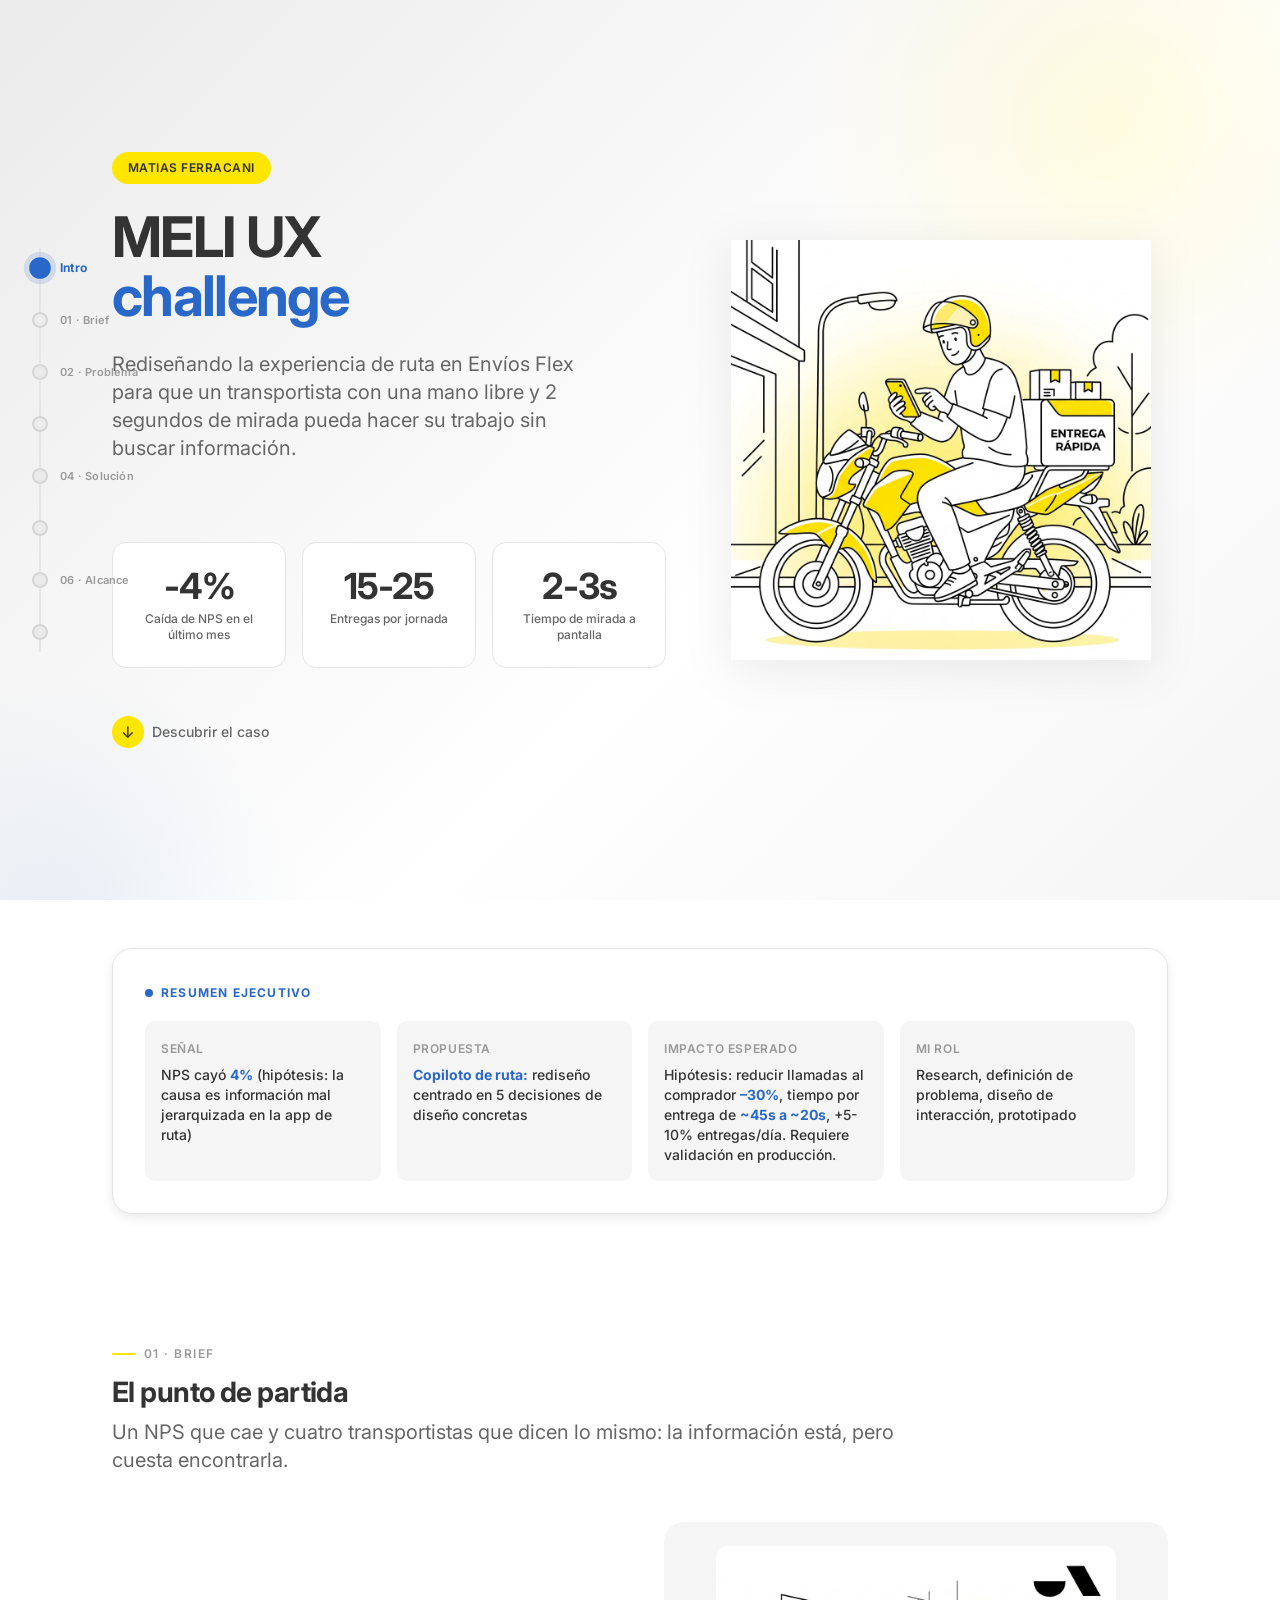
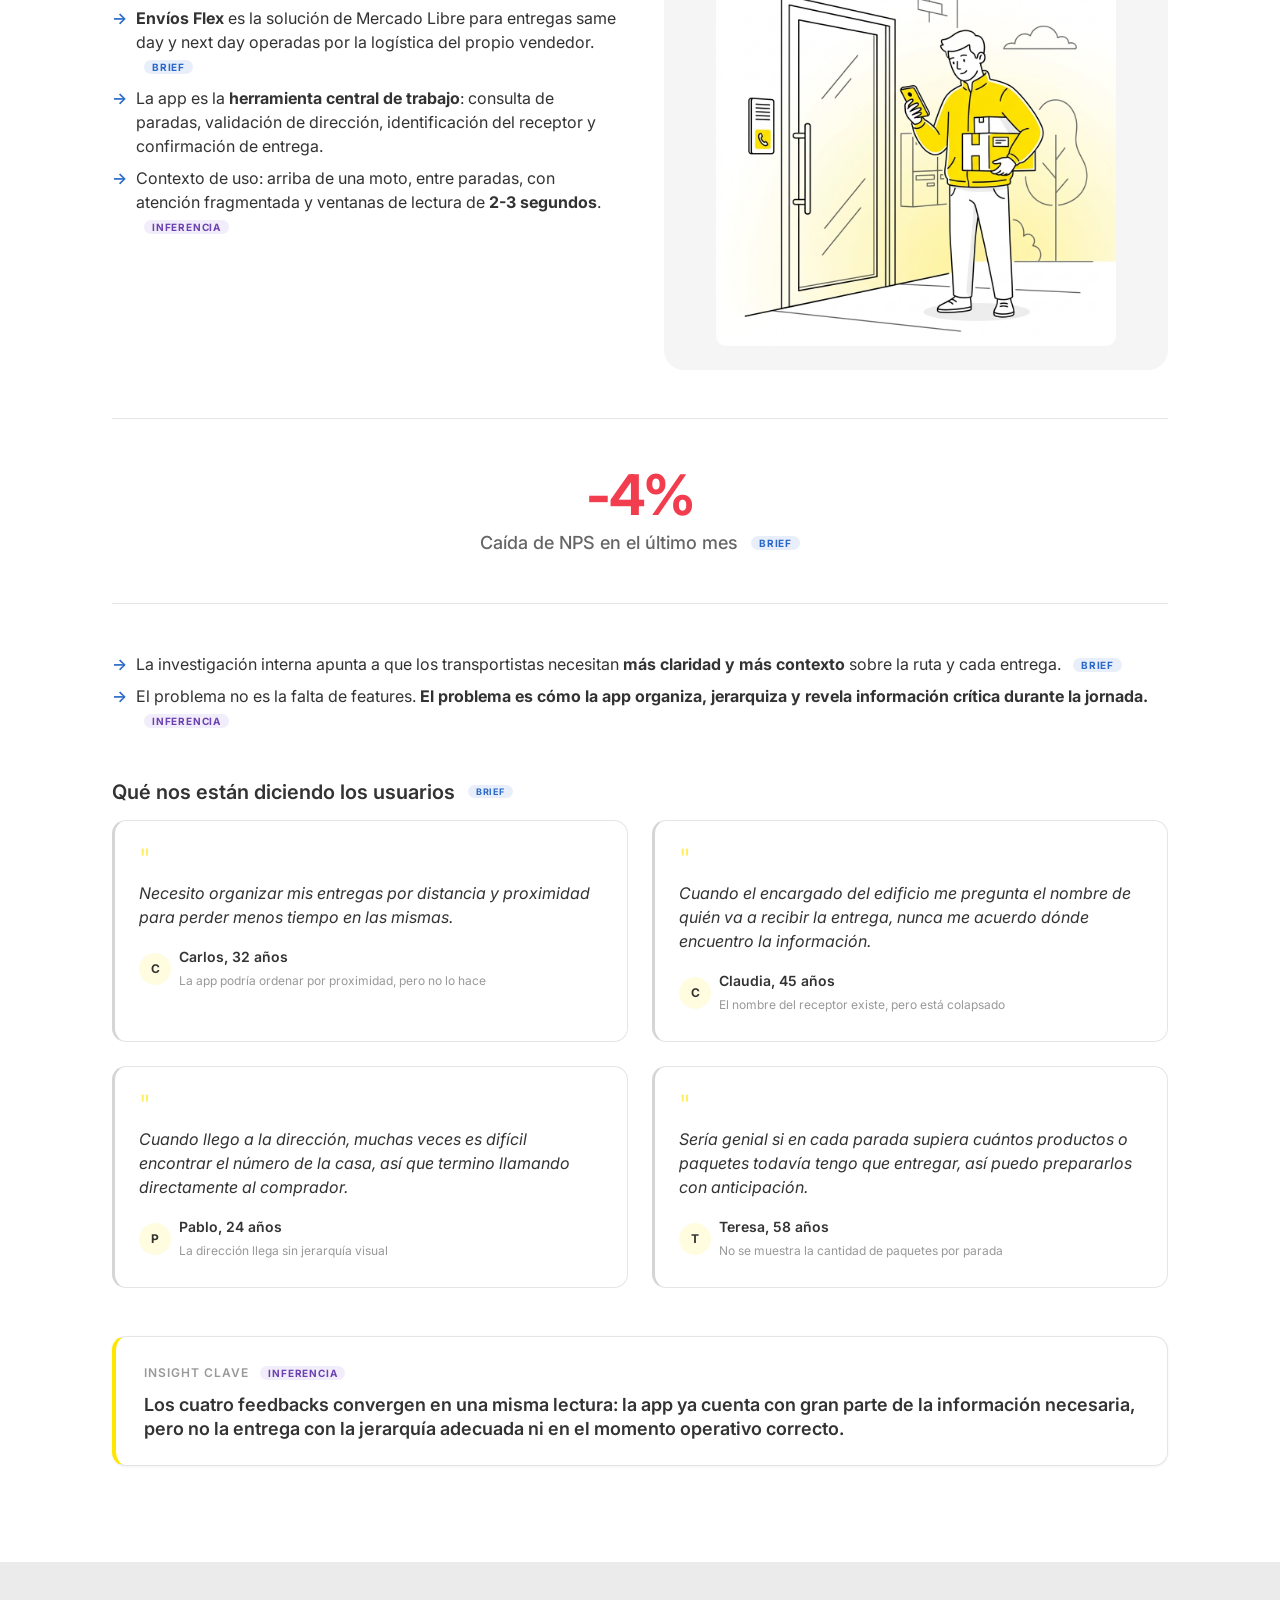
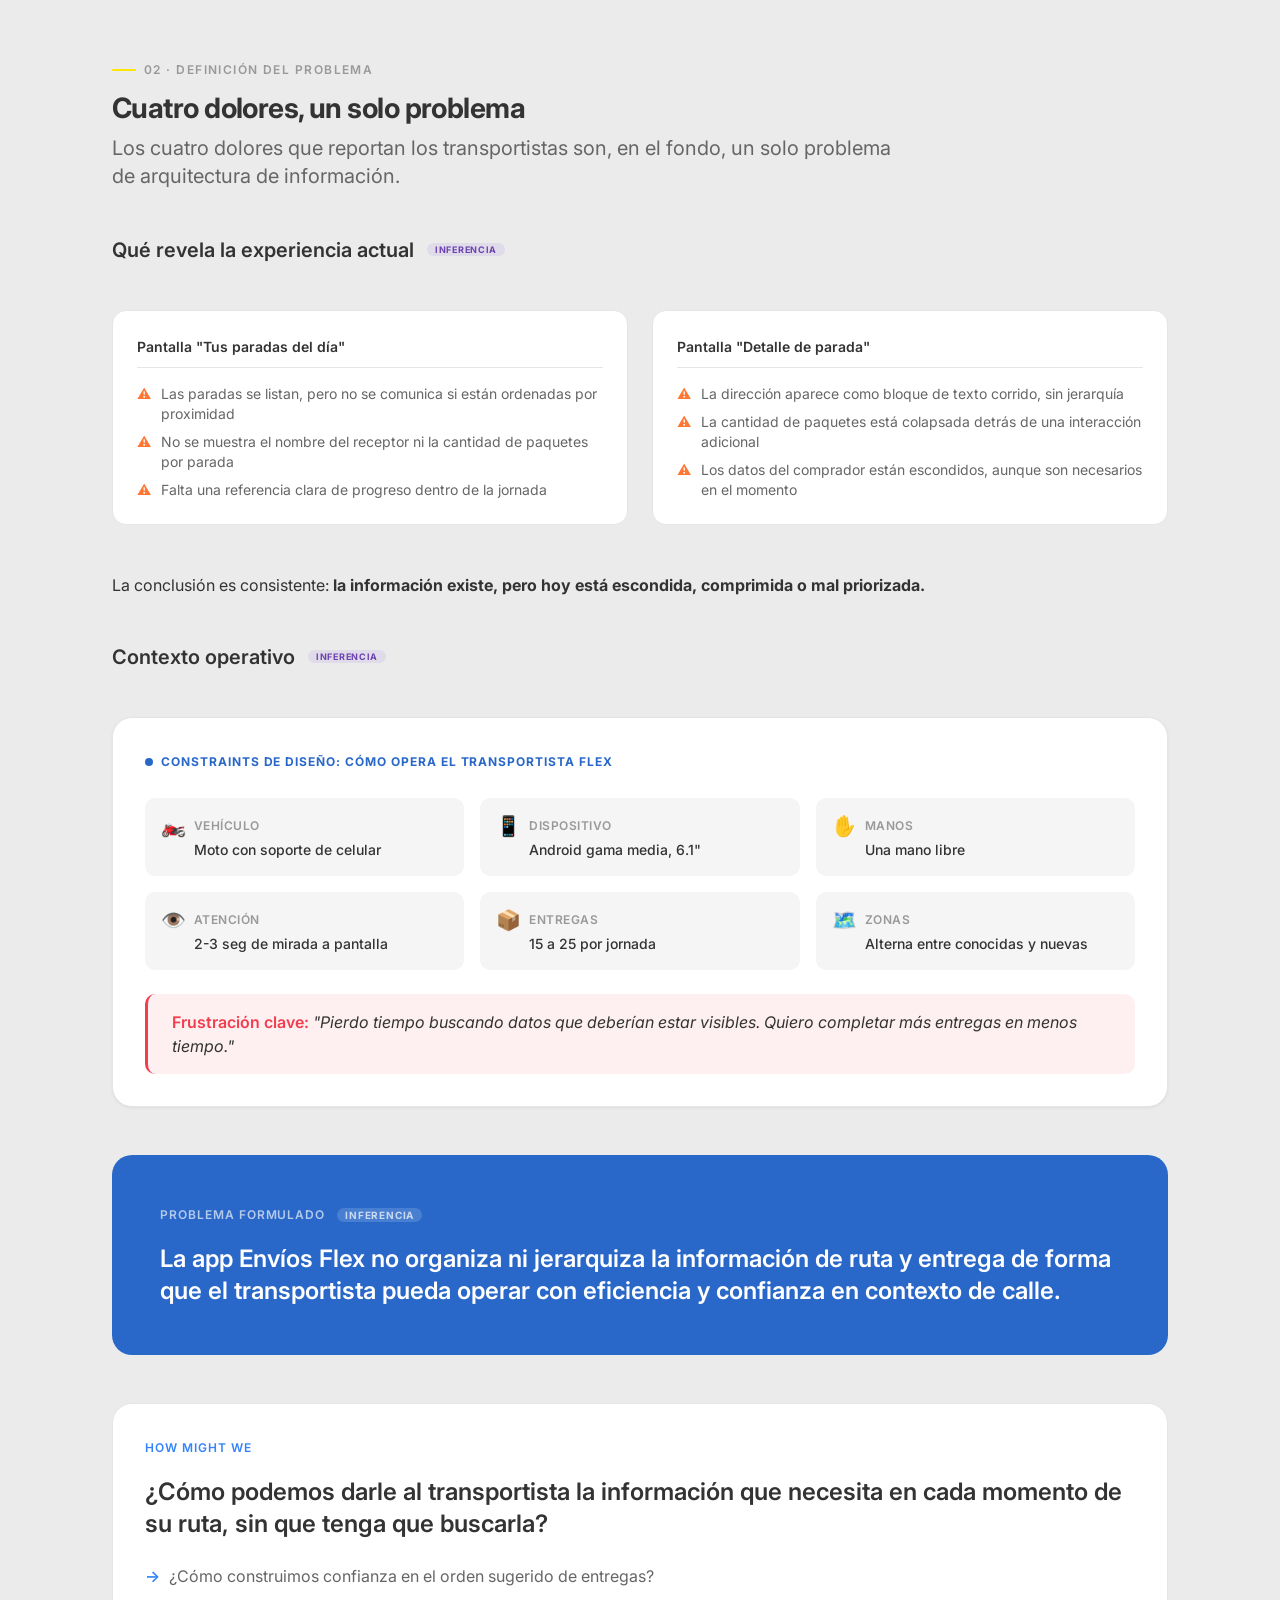
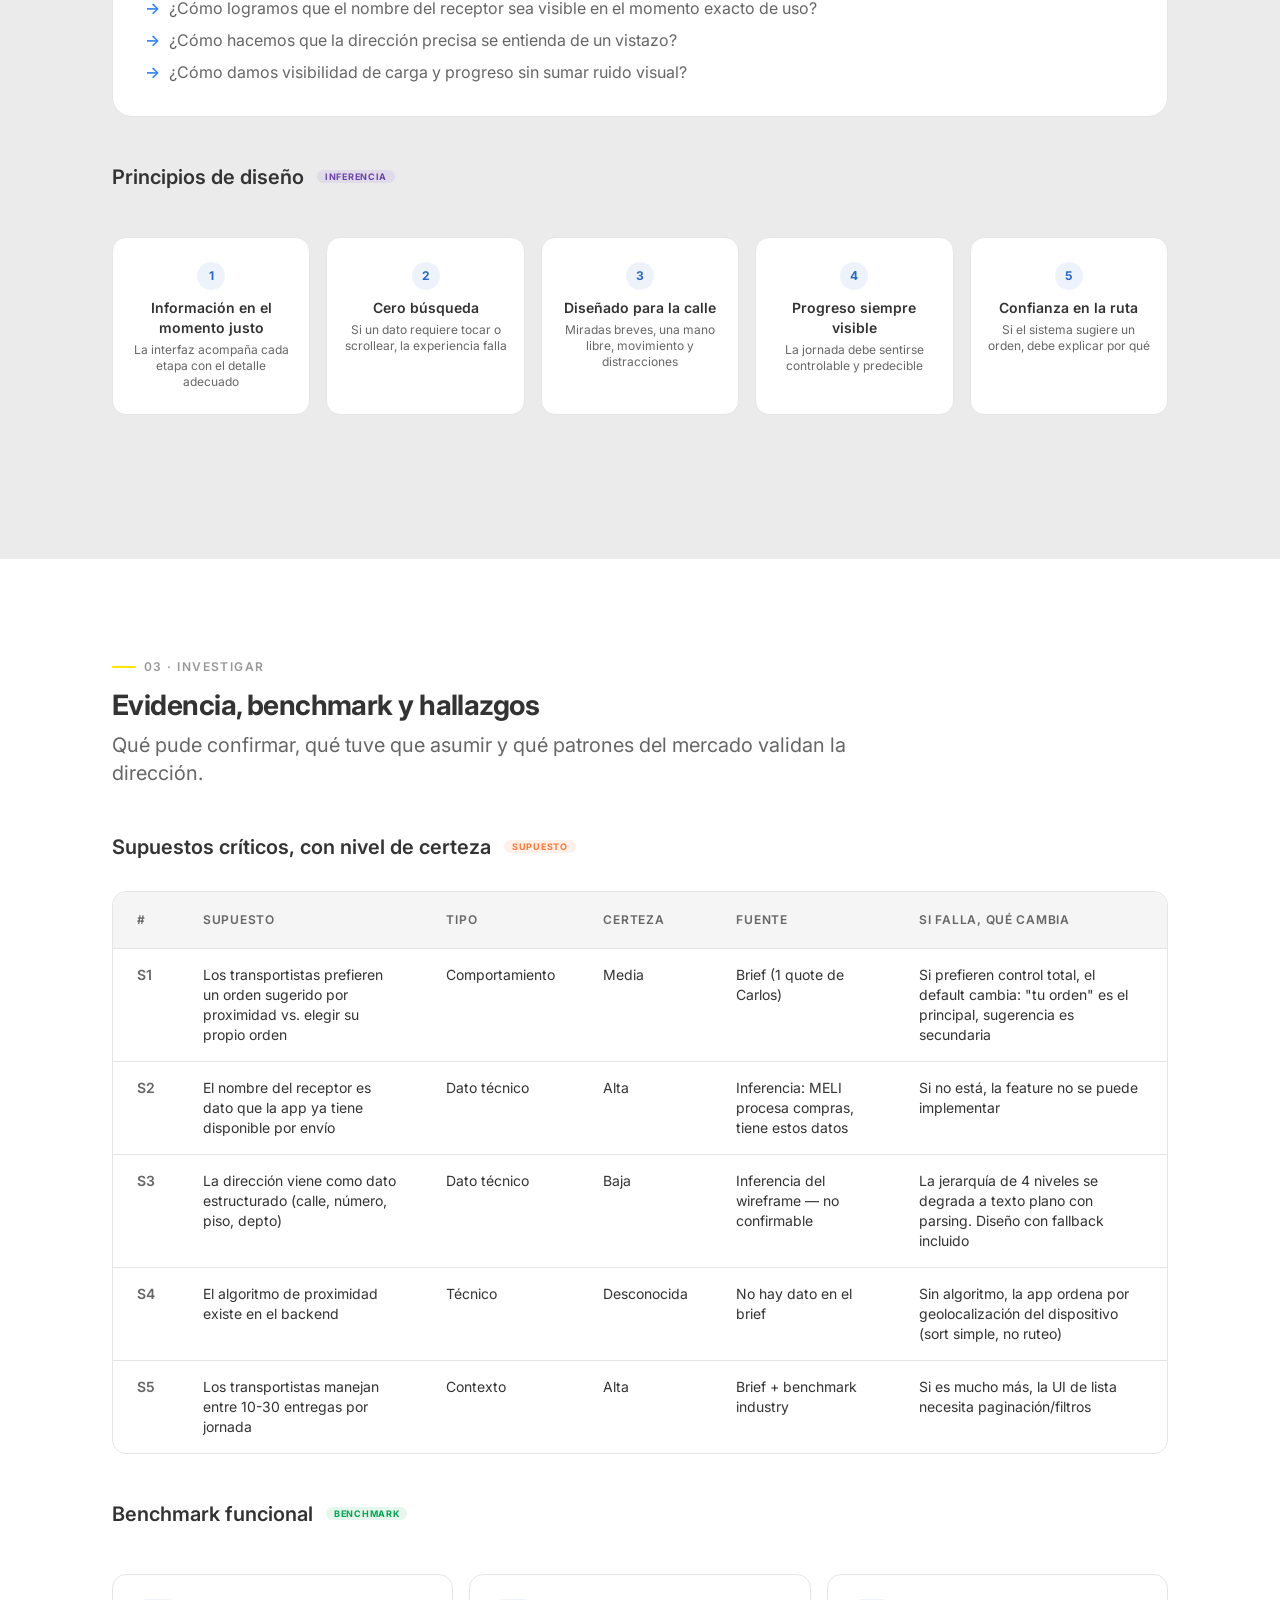
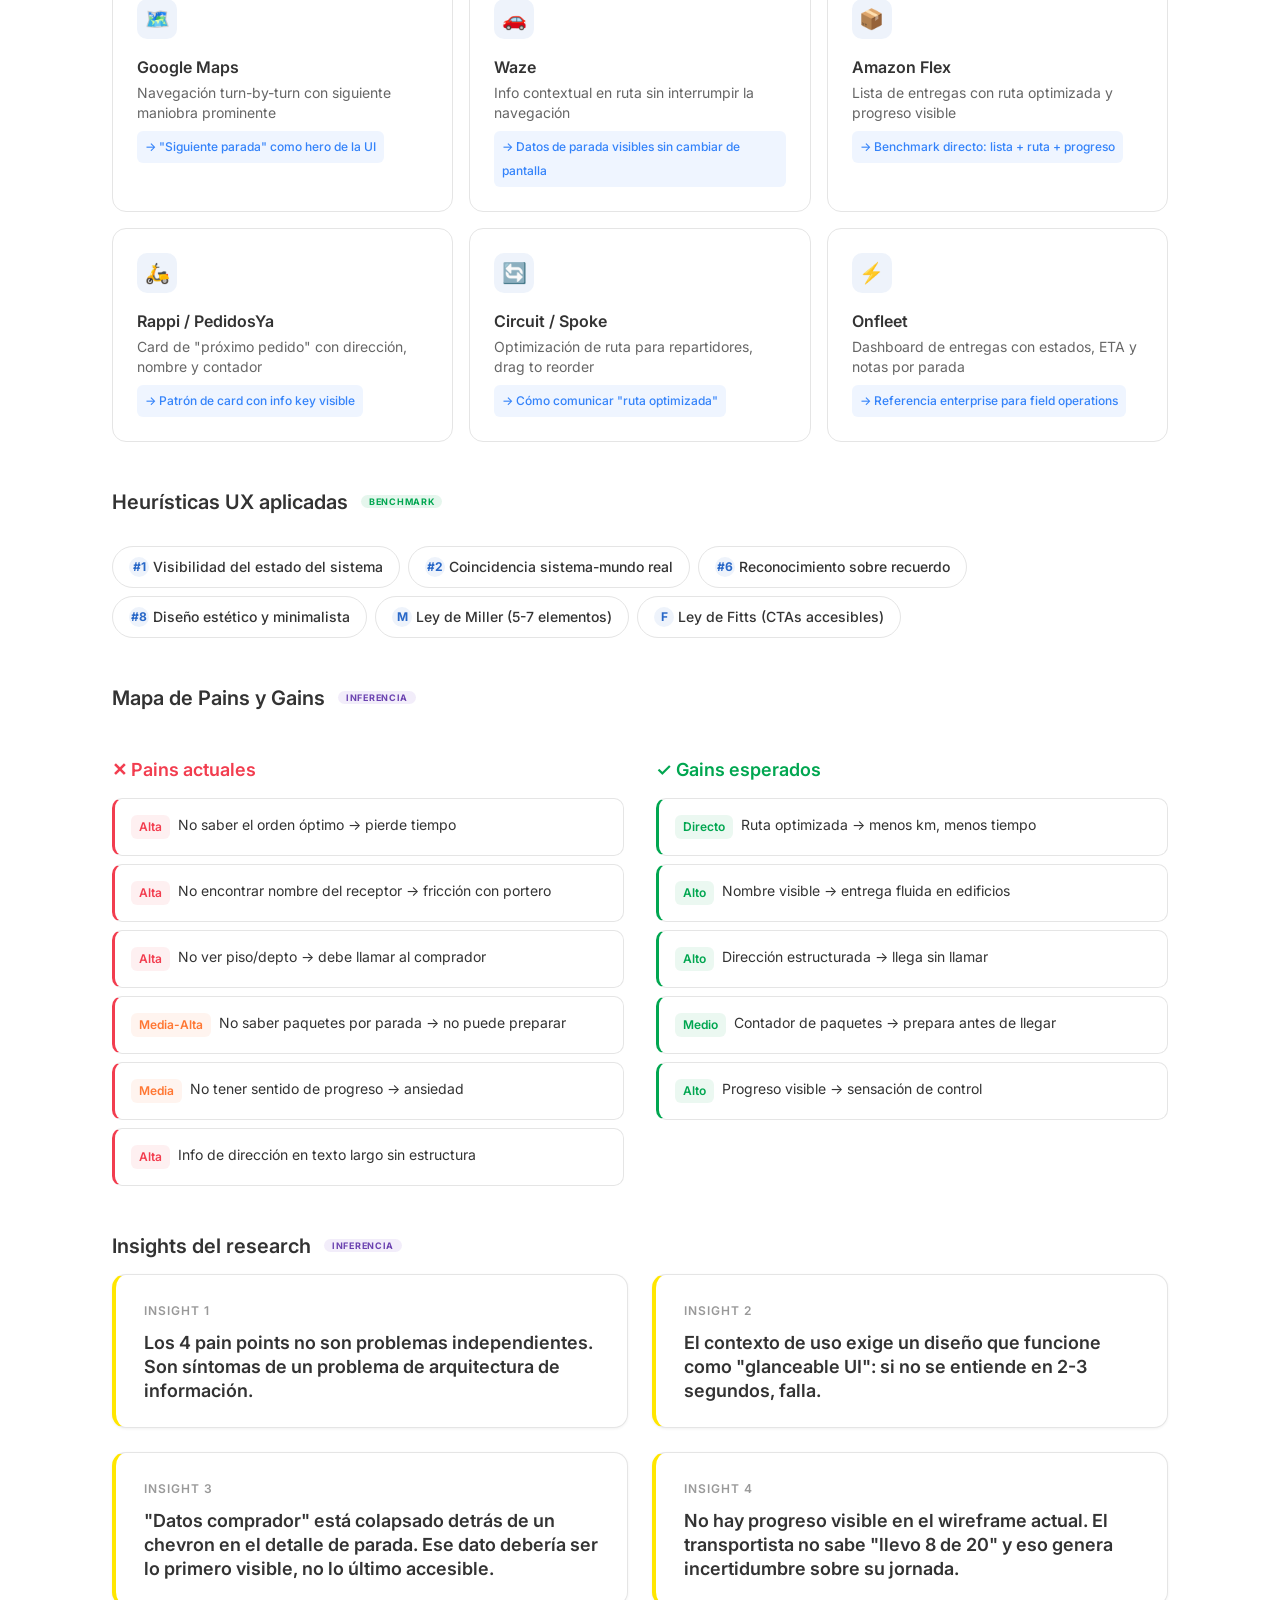
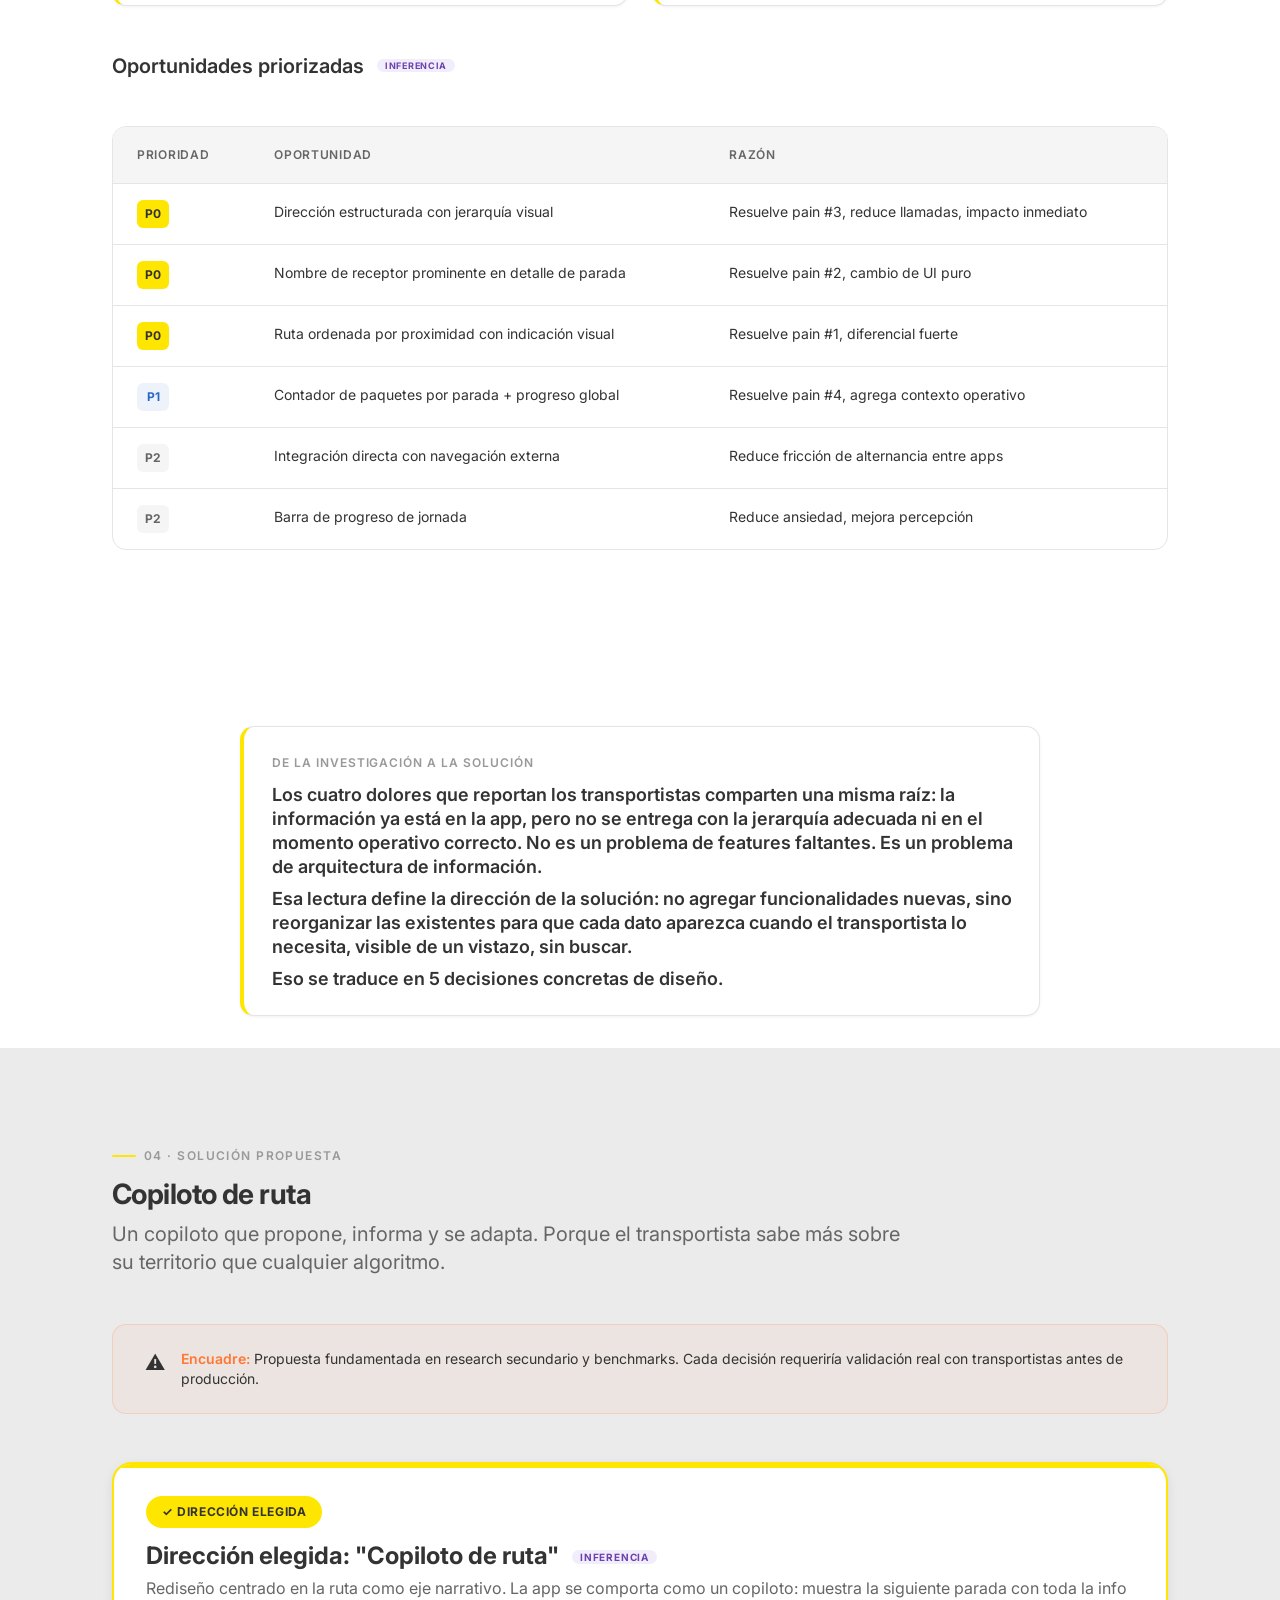
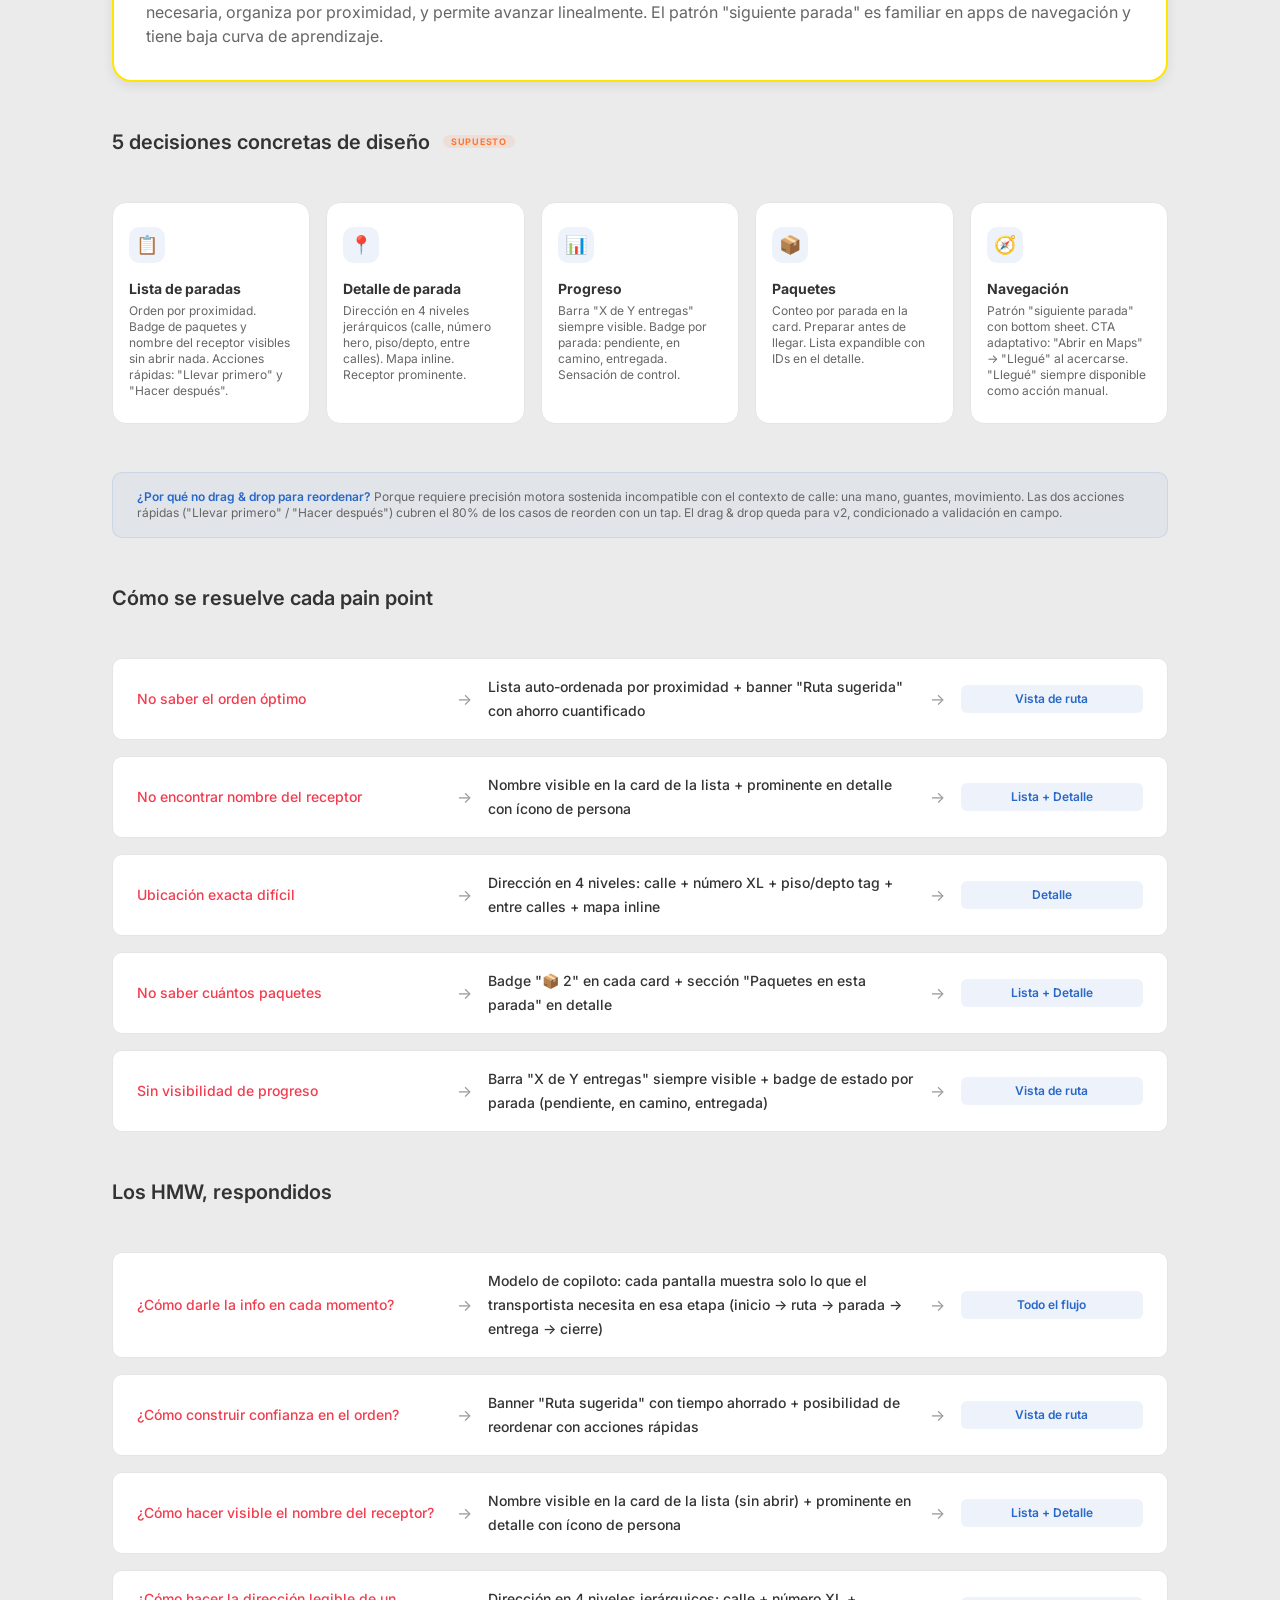
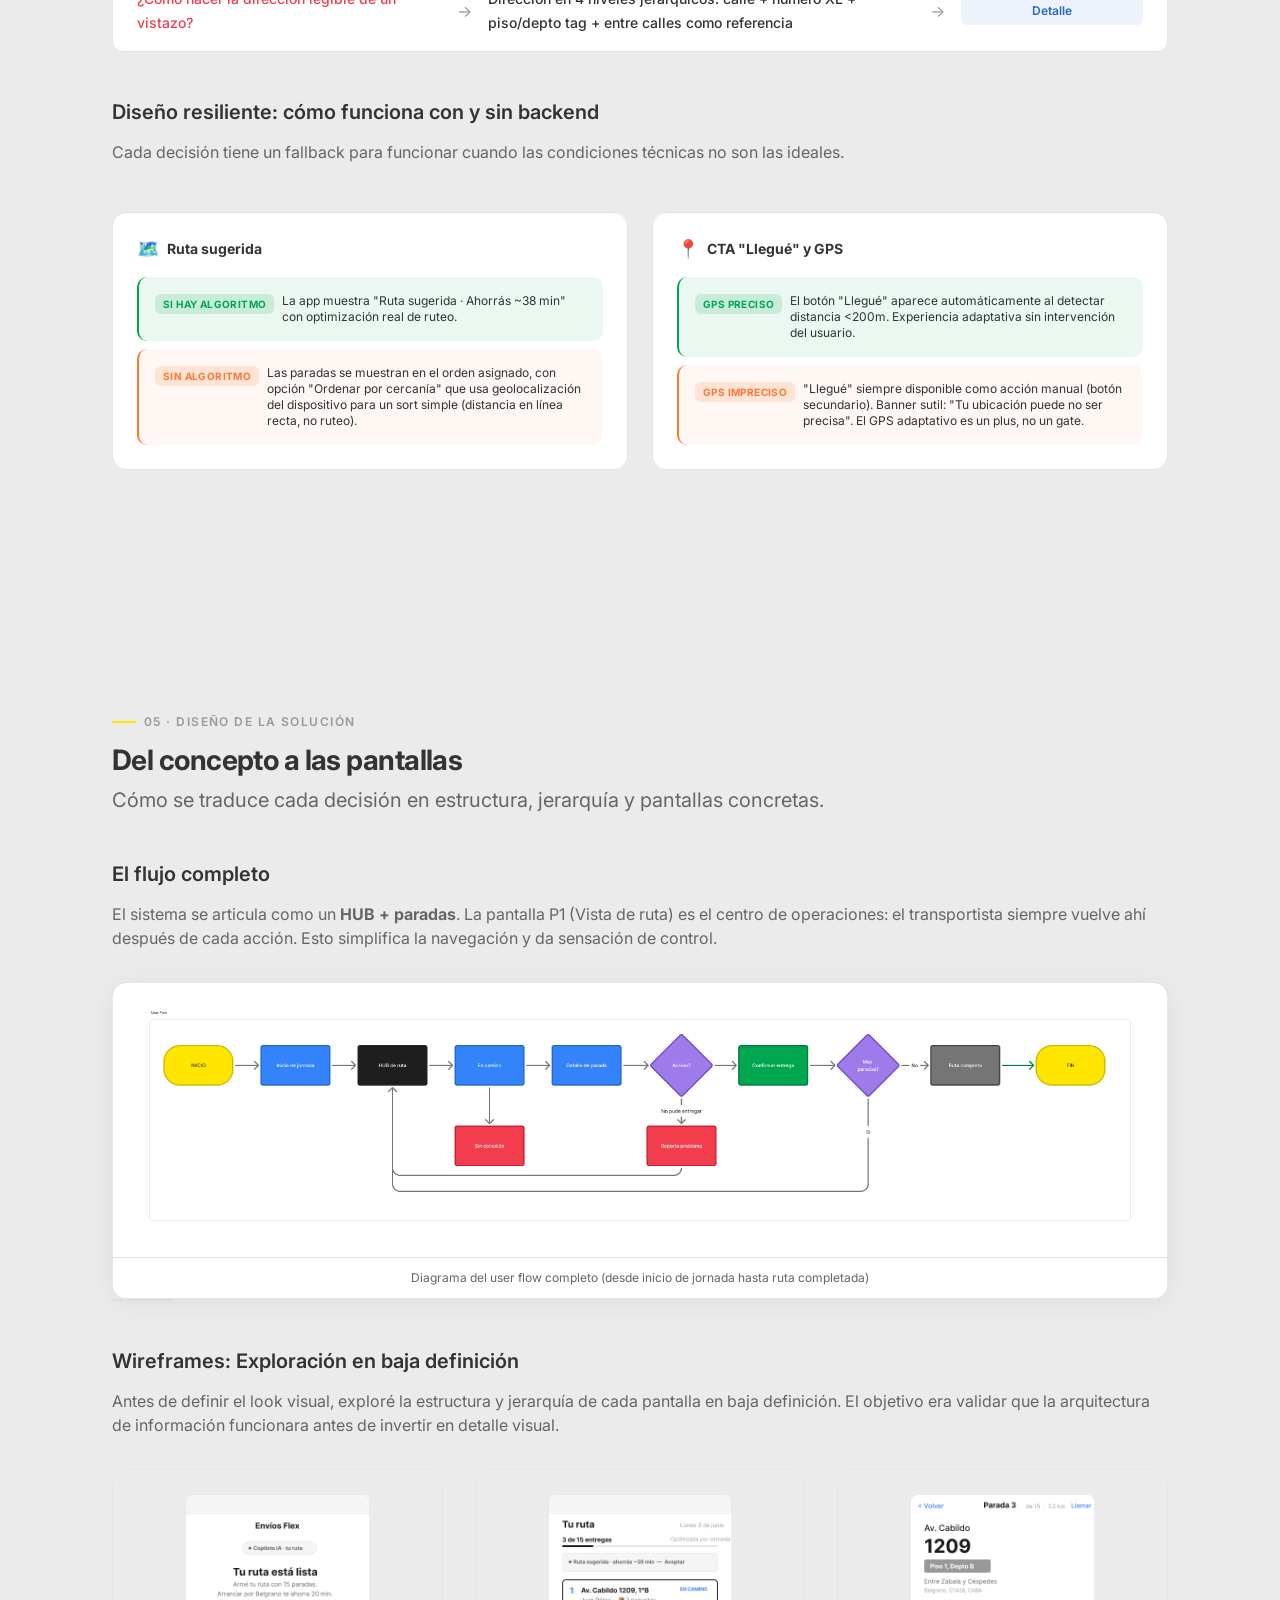
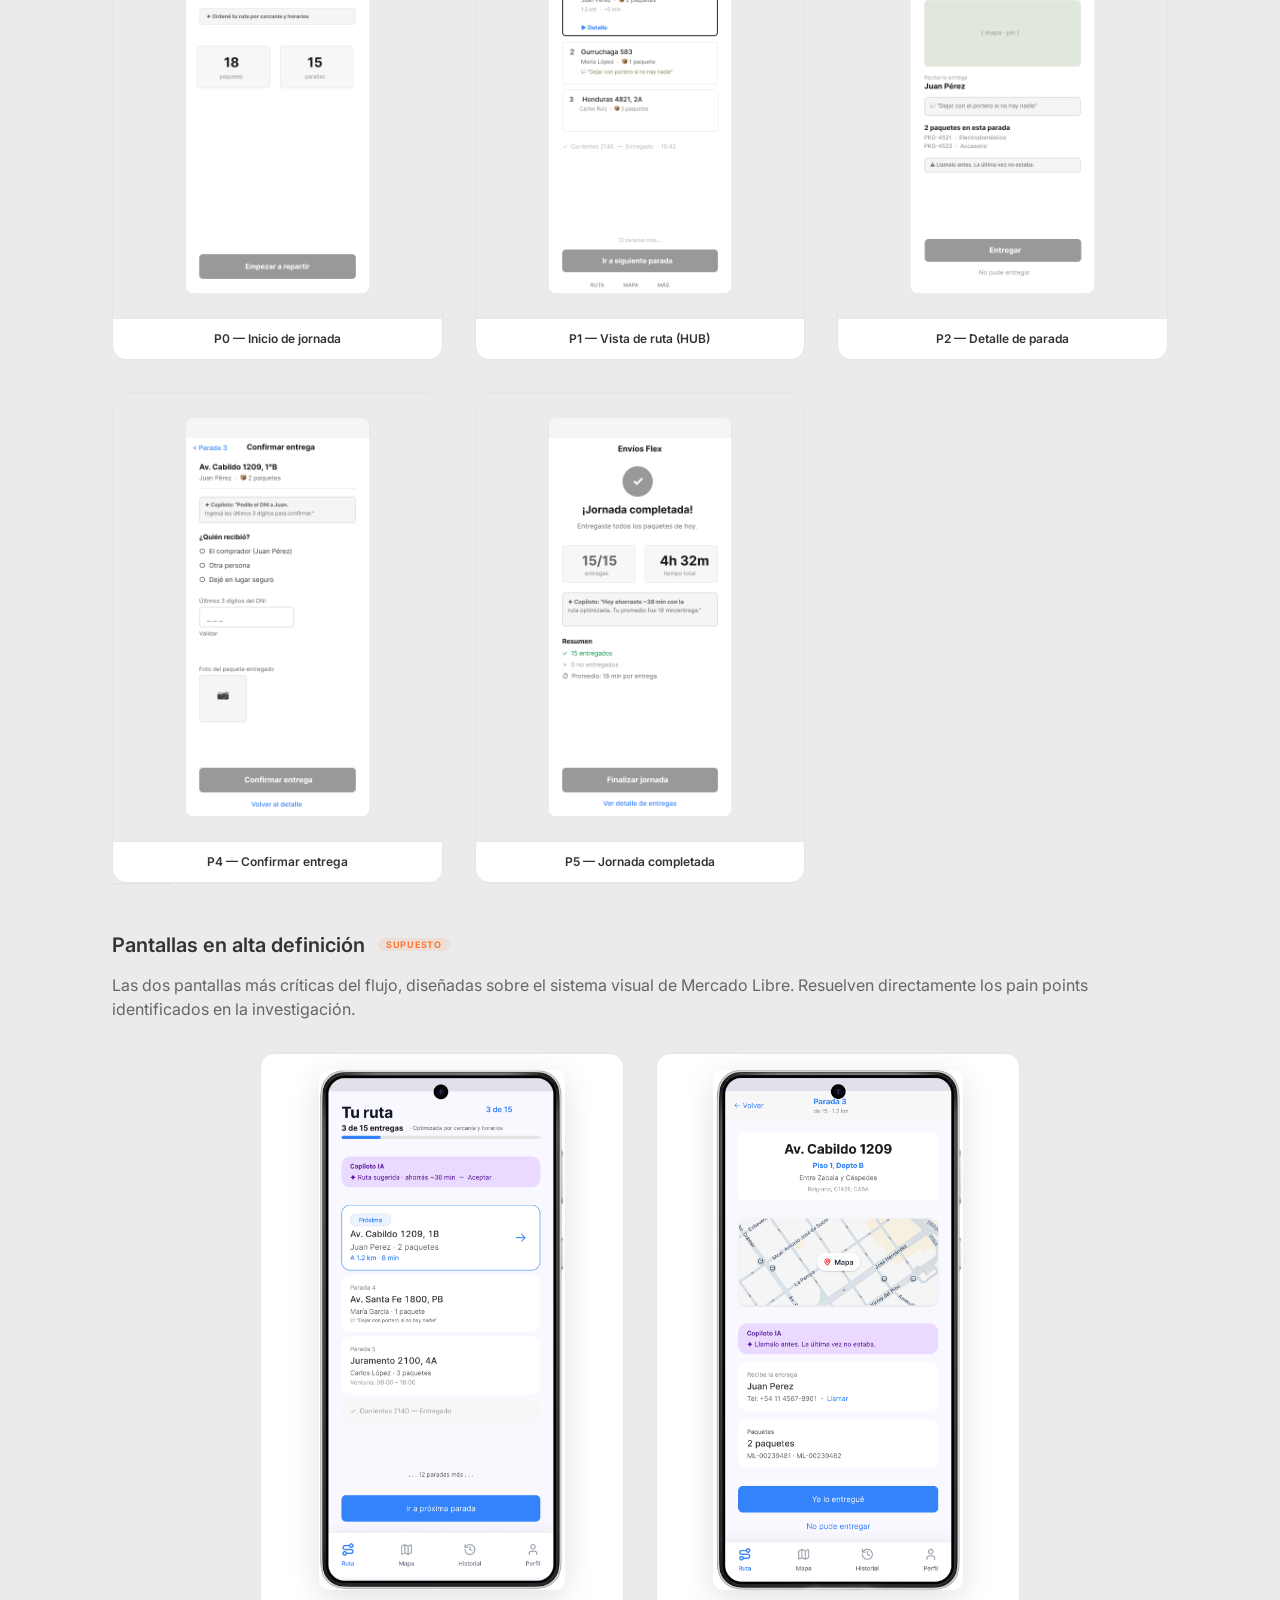
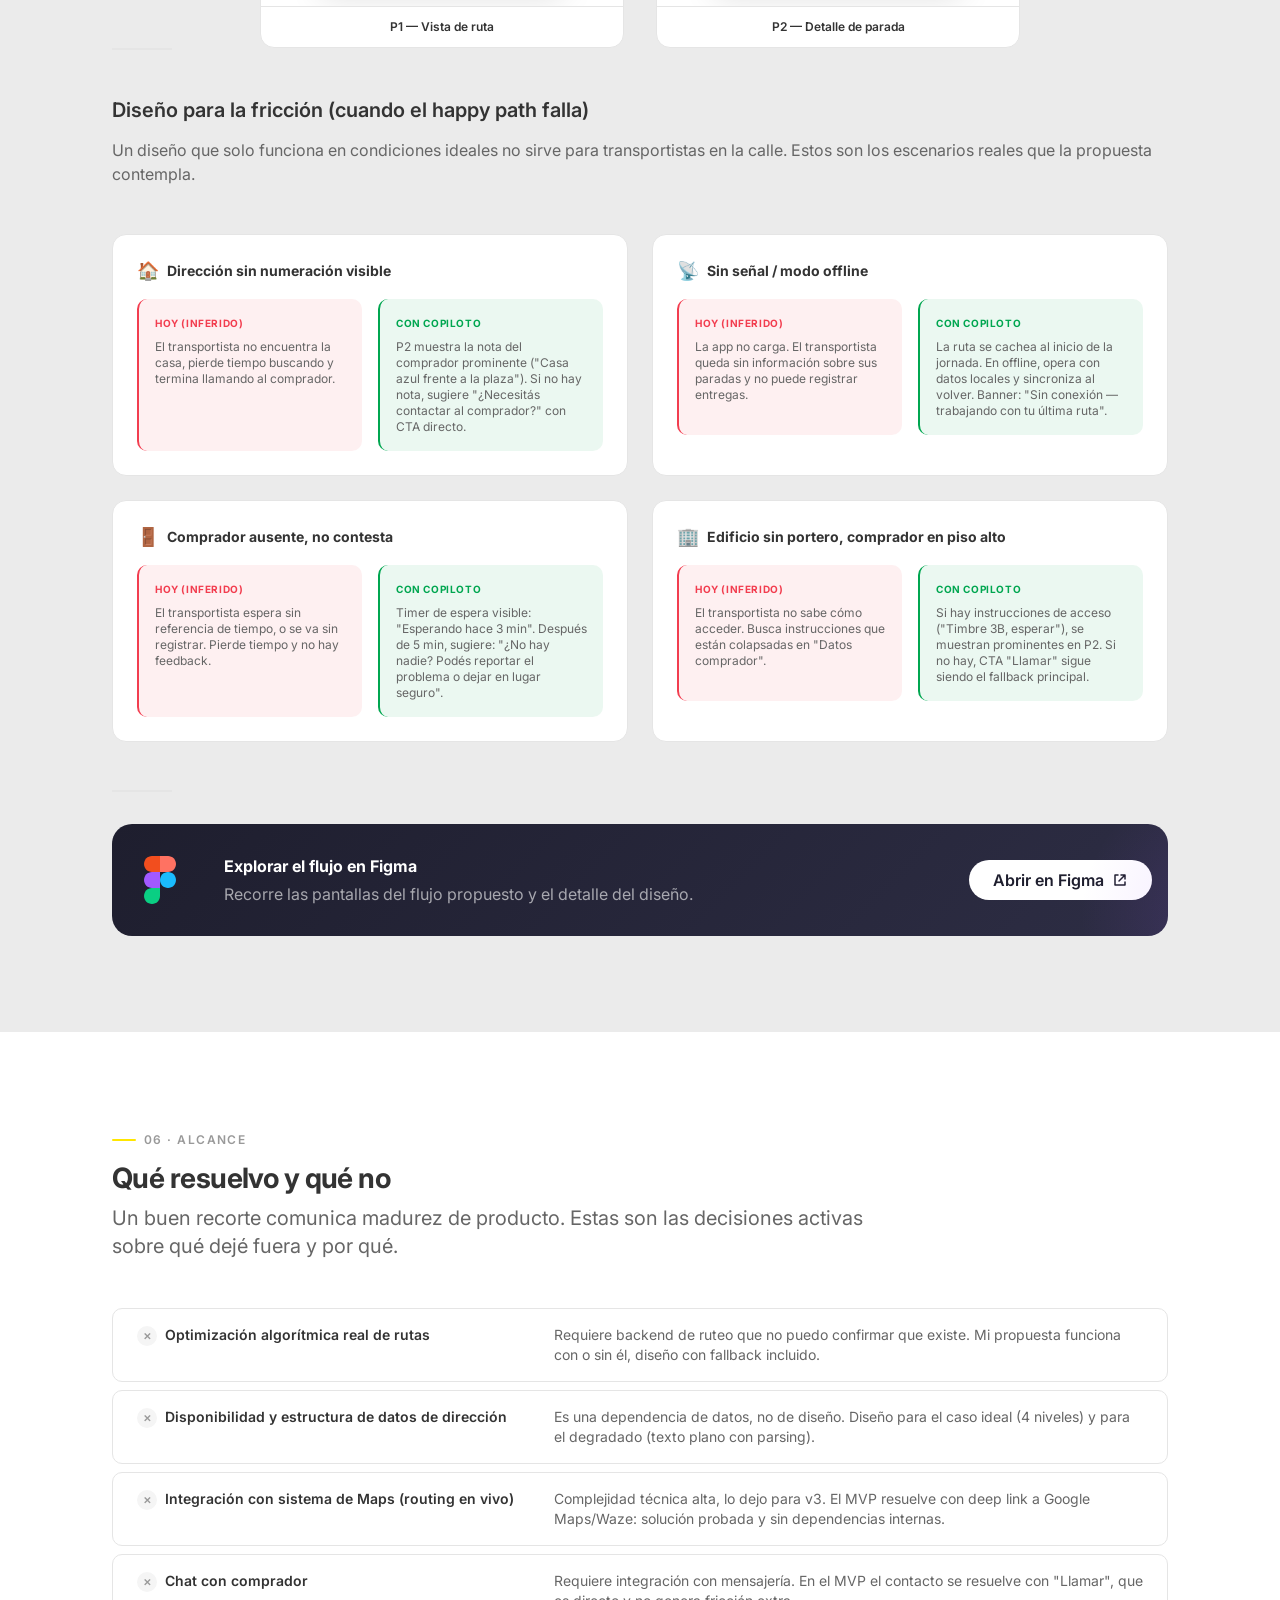
==== commit 5afa8d69: "refactor(narrative): implement full narrative review - Hero subtitle: more concrete and visual (one " ====
--- a/web/index.html
+++ b/web/index.html
@@ -89,7 +89,7 @@
         </h1>
 
         <p class="hero__subtitle hero-reveal hero-reveal--subtitle">
-          Rediseñando la experiencia de ruta en Envíos Flex para que el transportista opere con eficiencia y confianza en contexto de calle.
+          Rediseñando la experiencia de ruta en Envíos Flex para que un transportista con una mano libre y 2 segundos de mirada pueda hacer su trabajo sin buscar información.
         </p>
 
         <div class="metrics-row hero-reveal hero-reveal--metrics">
@@ -138,7 +138,7 @@
           </div>
           <div class="exec-summary__item">
             <div class="exec-summary__item-label">Impacto esperado</div>
-            <div class="exec-summary__item-value">Hipótesis: reducir llamadas <strong>–30%</strong>, tiempo por entrega <strong>–55%</strong>, +5-10% entregas/día</div>
+            <div class="exec-summary__item-value">Hipótesis: reducir llamadas al comprador <strong>–30%</strong>, tiempo por entrega de <strong>~45s a ~20s</strong>, +5-10% entregas/día. Requiere validación en producción.</div>
           </div>
           <div class="exec-summary__item">
             <div class="exec-summary__item-label">Mi rol</div>
@@ -160,7 +160,7 @@
       <div class="section-intro reveal">
         <div class="section-intro__number">01 · Brief</div>
         <h2 class="section-intro__title">El punto de partida</h2>
-        <p class="section-intro__subtitle">Un producto real, usuarios reales y una señal clara de que algo necesita mejorar.</p>
+        <p class="section-intro__subtitle">Un NPS que cae y cuatro transportistas que dicen lo mismo: la información está, pero cuesta encontrarla.</p>
       </div>
 
       <!-- Context -->
@@ -203,7 +203,7 @@
             <div class="quote-block__avatar">C</div>
             <div>
               <div class="quote-block__name">Carlos, 32 años</div>
-              <div class="quote-block__meta">Necesita eficiencia operativa</div>
+              <div class="quote-block__meta">La app podría ordenar por proximidad, pero no lo hace</div>
             </div>
           </div>
         </div>
@@ -215,7 +215,7 @@
             <div class="quote-block__avatar">C</div>
             <div>
               <div class="quote-block__name">Claudia, 45 años</div>
-              <div class="quote-block__meta">Necesita visibilidad del dato</div>
+              <div class="quote-block__meta">El nombre del receptor existe, pero está colapsado</div>
             </div>
           </div>
         </div>
@@ -227,7 +227,7 @@
             <div class="quote-block__avatar">P</div>
             <div>
               <div class="quote-block__name">Pablo, 24 años</div>
-              <div class="quote-block__meta">Fricción de ubicación</div>
+              <div class="quote-block__meta">La dirección llega sin jerarquía visual</div>
             </div>
           </div>
         </div>
@@ -239,7 +239,7 @@
             <div class="quote-block__avatar">T</div>
             <div>
               <div class="quote-block__name">Teresa, 58 años</div>
-              <div class="quote-block__meta">Necesita anticipación</div>
+              <div class="quote-block__meta">No se muestra la cantidad de paquetes por parada</div>
             </div>
           </div>
         </div>
@@ -266,8 +266,8 @@
       <!-- Section intro -->
       <div class="section-intro reveal">
         <div class="section-intro__number">02 · Definición del problema</div>
-        <h2 class="section-intro__title">De la señal al problema formulado</h2>
-        <p class="section-intro__subtitle">Entender qué está fallando antes de proponer cómo resolverlo.</p>
+        <h2 class="section-intro__title">Cuatro dolores, un solo problema</h2>
+        <p class="section-intro__subtitle">Los cuatro dolores que reportan los transportistas son, en el fondo, un solo problema de arquitectura de información.</p>
       </div>
 
       <!-- Experience Audit -->
@@ -303,7 +303,7 @@
 
       <div class="context-card reveal">
         <div class="context-card__header">
-          <span class="context-card__label">Constraints de diseño — cómo opera el transportista Flex</span>
+          <span class="context-card__label">Constraints de diseño: cómo opera el transportista Flex</span>
         </div>
         <div class="context-card__grid">
           <div class="context-card__item">
@@ -419,11 +419,11 @@
       <div class="section-intro reveal">
         <div class="section-intro__number">03 · Investigar</div>
         <h2 class="section-intro__title">Evidencia, benchmark y hallazgos</h2>
-        <p class="section-intro__subtitle">Fundamentar cada decisión con datos, patrones validados y análisis del ecosistema.</p>
+        <p class="section-intro__subtitle">Qué pude confirmar, qué tuve que asumir y qué patrones del mercado validan la dirección.</p>
       </div>
 
       <!-- Assumptions with certainty -->
-      <h3 class="sub-heading reveal">Supuestos críticos — con nivel de certeza <span class="source-tag source-tag--supuesto">Supuesto</span></h3>
+      <h3 class="sub-heading reveal">Supuestos críticos, con nivel de certeza <span class="source-tag source-tag--supuesto">Supuesto</span></h3>
 
       <div class="table-wrapper reveal">
         <table class="assumptions-table">
@@ -626,11 +626,11 @@
       <div class="insights-grid">
         <div class="insight-card reveal stagger-1">
           <div class="insight-card__label">Insight 1</div>
-          <p class="insight-card__text">Los 4 pain points no son problemas independientes — son síntomas de un problema de arquitectura de información.</p>
+          <p class="insight-card__text">Los 4 pain points no son problemas independientes. Son síntomas de un problema de arquitectura de información.</p>
         </div>
         <div class="insight-card reveal stagger-2">
           <div class="insight-card__label">Insight 2</div>
-          <p class="insight-card__text">El contexto de uso exige un diseño que funcione como "glanceable UI" — si no se entiende en 2-3 segundos, falla.</p>
+          <p class="insight-card__text">El contexto de uso exige un diseño que funcione como "glanceable UI": si no se entiende en 2-3 segundos, falla.</p>
         </div>
         <div class="insight-card reveal stagger-3">
           <div class="insight-card__label">Insight 3</div>
@@ -638,7 +638,7 @@
         </div>
         <div class="insight-card reveal stagger-4">
           <div class="insight-card__label">Insight 4</div>
-          <p class="insight-card__text">No hay progreso visible en el wireframe actual. El transportista no sabe "llevo 8 de 20" — eso genera incertidumbre sobre su jornada.</p>
+          <p class="insight-card__text">No hay progreso visible en el wireframe actual. El transportista no sabe "llevo 8 de 20" y eso genera incertidumbre sobre su jornada.</p>
         </div>
       </div>
 
@@ -689,6 +689,27 @@
         </table>
       </div>
 
+    </div>
+  </section>
+
+
+  <!-- ════════════════════════════════════════
+       PUENTE NARRATIVO — De la investigación a la solución
+       ════════════════════════════════════════ -->
+  <section class="section section--white" style="padding-top: var(--space-xl); padding-bottom: var(--space-xl);">
+    <div class="container">
+      <div class="insight-card reveal" style="max-width: 800px; margin: 0 auto;">
+        <div class="insight-card__label">De la investigación a la solución</div>
+        <p class="insight-card__text">
+          Los cuatro dolores que reportan los transportistas comparten una misma raíz: la información ya está en la app, pero no se entrega con la jerarquía adecuada ni en el momento operativo correcto. No es un problema de features faltantes. Es un problema de arquitectura de información.
+        </p>
+        <p class="insight-card__text" style="margin-top: var(--space-sm);">
+          Esa lectura define la dirección de la solución: no agregar funcionalidades nuevas, sino reorganizar las existentes para que cada dato aparezca cuando el transportista lo necesita, visible de un vistazo, sin buscar.
+        </p>
+        <p class="insight-card__text" style="margin-top: var(--space-sm);">
+          Eso se traduce en 5 decisiones concretas de diseño.
+        </p>
+      </div>
     </div>
   </section>
 
@@ -703,7 +724,7 @@
       <div class="section-intro reveal">
         <div class="section-intro__number">04 · Solución propuesta</div>
         <h2 class="section-intro__title">Copiloto de ruta</h2>
-        <p class="section-intro__subtitle">Un copiloto que propone, informa y se adapta — respetando que el transportista sabe más sobre su territorio que cualquier algoritmo.</p>
+        <p class="section-intro__subtitle">Un copiloto que propone, informa y se adapta. Porque el transportista sabe más sobre su territorio que cualquier algoritmo.</p>
       </div>
 
       <!-- Hypothesis Banner -->
@@ -717,7 +738,7 @@
       <!-- Direction Card -->
       <div class="direction-card reveal">
         <div class="direction-card__badge">✓ Dirección elegida</div>
-        <h3 class="direction-card__title">Dirección A — "Copiloto de ruta" <span class="source-tag source-tag--inferencia">Inferencia</span></h3>
+        <h3 class="direction-card__title">Dirección elegida: "Copiloto de ruta" <span class="source-tag source-tag--inferencia">Inferencia</span></h3>
         <p class="direction-card__desc">
           Rediseño centrado en la ruta como eje narrativo. La app se comporta como un copiloto: muestra la siguiente parada con toda la info necesaria, organiza por proximidad, y permite avanzar linealmente. El patrón "siguiente parada" es familiar en apps de navegación y tiene baja curva de aprendizaje.
         </p>
@@ -791,12 +812,53 @@
           <div class="pain-resolution__arrow">→</div>
           <div class="pain-resolution__screen">Lista + Detalle</div>
         </div>
+        <div class="pain-resolution__row reveal stagger-5">
+          <div class="pain-resolution__pain">Sin visibilidad de progreso</div>
+          <div class="pain-resolution__arrow">→</div>
+          <div class="pain-resolution__decision">Barra "X de Y entregas" siempre visible + badge de estado por parada (pendiente, en camino, entregada)</div>
+          <div class="pain-resolution__arrow">→</div>
+          <div class="pain-resolution__screen">Vista de ruta</div>
+        </div>
+      </div>
+
+      <!-- HMW respondidos -->
+      <h3 class="sub-heading reveal">Los HMW, respondidos</h3>
+
+      <div class="pain-resolution">
+        <div class="pain-resolution__row reveal stagger-1">
+          <div class="pain-resolution__pain">¿Cómo darle la info en cada momento?</div>
+          <div class="pain-resolution__arrow">→</div>
+          <div class="pain-resolution__decision">Modelo de copiloto: cada pantalla muestra solo lo que el transportista necesita en esa etapa (inicio → ruta → parada → entrega → cierre)</div>
+          <div class="pain-resolution__arrow">→</div>
+          <div class="pain-resolution__screen">Todo el flujo</div>
+        </div>
+        <div class="pain-resolution__row reveal stagger-2">
+          <div class="pain-resolution__pain">¿Cómo construir confianza en el orden?</div>
+          <div class="pain-resolution__arrow">→</div>
+          <div class="pain-resolution__decision">Banner "Ruta sugerida" con tiempo ahorrado + posibilidad de reordenar con acciones rápidas</div>
+          <div class="pain-resolution__arrow">→</div>
+          <div class="pain-resolution__screen">Vista de ruta</div>
+        </div>
+        <div class="pain-resolution__row reveal stagger-3">
+          <div class="pain-resolution__pain">¿Cómo hacer visible el nombre del receptor?</div>
+          <div class="pain-resolution__arrow">→</div>
+          <div class="pain-resolution__decision">Nombre visible en la card de la lista (sin abrir) + prominente en detalle con ícono de persona</div>
+          <div class="pain-resolution__arrow">→</div>
+          <div class="pain-resolution__screen">Lista + Detalle</div>
+        </div>
+        <div class="pain-resolution__row reveal stagger-4">
+          <div class="pain-resolution__pain">¿Cómo hacer la dirección legible de un vistazo?</div>
+          <div class="pain-resolution__arrow">→</div>
+          <div class="pain-resolution__decision">Dirección en 4 niveles jerárquicos: calle + número XL + piso/depto tag + entre calles como referencia</div>
+          <div class="pain-resolution__arrow">→</div>
+          <div class="pain-resolution__screen">Detalle</div>
+        </div>
       </div>
 
       <!-- Diseño resiliente: con y sin backend -->
       <h3 class="sub-heading reveal">Diseño resiliente: cómo funciona con y sin backend</h3>
       <p class="section-text reveal">
-        Cada decisión de diseño tiene un fallback para funcionar incluso cuando las condiciones técnicas no son ideales. Esto demuestra pensamiento de producto real.
+        Cada decisión tiene un fallback para funcionar cuando las condiciones técnicas no son las ideales.
       </p>
 
       <div class="resilient-grid">
@@ -848,7 +910,7 @@
       <div class="section-intro reveal">
         <div class="section-intro__number">05 · Diseño de la solución</div>
         <h2 class="section-intro__title">Del concepto a las pantallas</h2>
-        <p class="section-intro__subtitle">User flow, wireframes y prototipo en alta definición — todo lo que necesitás para entender cómo funciona la propuesta.</p>
+        <p class="section-intro__subtitle">Cómo se traduce cada decisión en estructura, jerarquía y pantallas concretas.</p>
       </div>
 
 
@@ -872,7 +934,7 @@
       <!-- ── B: Wireframes ── -->
       <h3 class="sub-heading reveal">Wireframes: Exploración en baja definición</h3>
       <p class="section-text reveal">
-        Antes de definir el look visual, se exploró la estructura y jerarquía de información de cada pantalla. Estos wireframes validaron las decisiones de arquitectura antes de invertir en detalle.
+        Antes de definir el look visual, exploré la estructura y jerarquía de cada pantalla en baja definición. El objetivo era validar que la arquitectura de información funcionara antes de invertir en detalle visual.
       </p>
 
       <div class="screen-gallery screen-gallery--wireframes">
@@ -915,7 +977,7 @@
       <!-- ── C: High-Fi ── -->
       <h3 class="sub-heading reveal">Pantallas en alta definición <span class="source-tag source-tag--supuesto">Supuesto</span></h3>
       <p class="section-text reveal">
-        Las pantallas clave diseñadas en el sistema visual de Mercado Libre. Resuelven los pain points identificados en la investigación y demuestran el thinking de flujo completo.
+        Las dos pantallas más críticas del flujo, diseñadas sobre el sistema visual de Mercado Libre. Resuelven directamente los pain points identificados en la investigación.
       </p>
 
       <div class="screen-gallery screen-gallery--highfi">
@@ -1113,7 +1175,7 @@
       <div class="kpi-hero reveal reveal--scale">
         <div class="kpi-hero__value">+2-4 pts</div>
         <div class="kpi-hero__label">Recuperar NPS perdido <span class="source-tag source-tag--supuesto">Hipótesis</span></div>
-        <div class="kpi-hero__sublabel">KPI norte — si la causa es arquitectura de información, el rediseño debería revertir parcialmente la caída. Las métricas proxy son la evidencia real.</div>
+        <div class="kpi-hero__sublabel">KPI norte. Si la causa es arquitectura de información, el rediseño debería revertir parcialmente la caída. Las métricas proxy son la evidencia real.</div>
       </div>
 
       <!-- Hypothesis Grid -->
@@ -1238,7 +1300,7 @@
         <div class="risk-card reveal stagger-3">
           <div class="risk-card__title">Datos de dirección incompletos</div>
           <div class="risk-card__desc">Si la dirección no tiene piso/depto, la jerarquía visual queda vacía.</div>
-          <div class="risk-card__mitigation">✓ Mitigación: graceful degradation — omitir niveles faltantes sin mostrar "N/A"</div>
+          <div class="risk-card__mitigation">✓ Mitigación: graceful degradation, omitir niveles faltantes sin mostrar "N/A"</div>
         </div>
       </div>
 
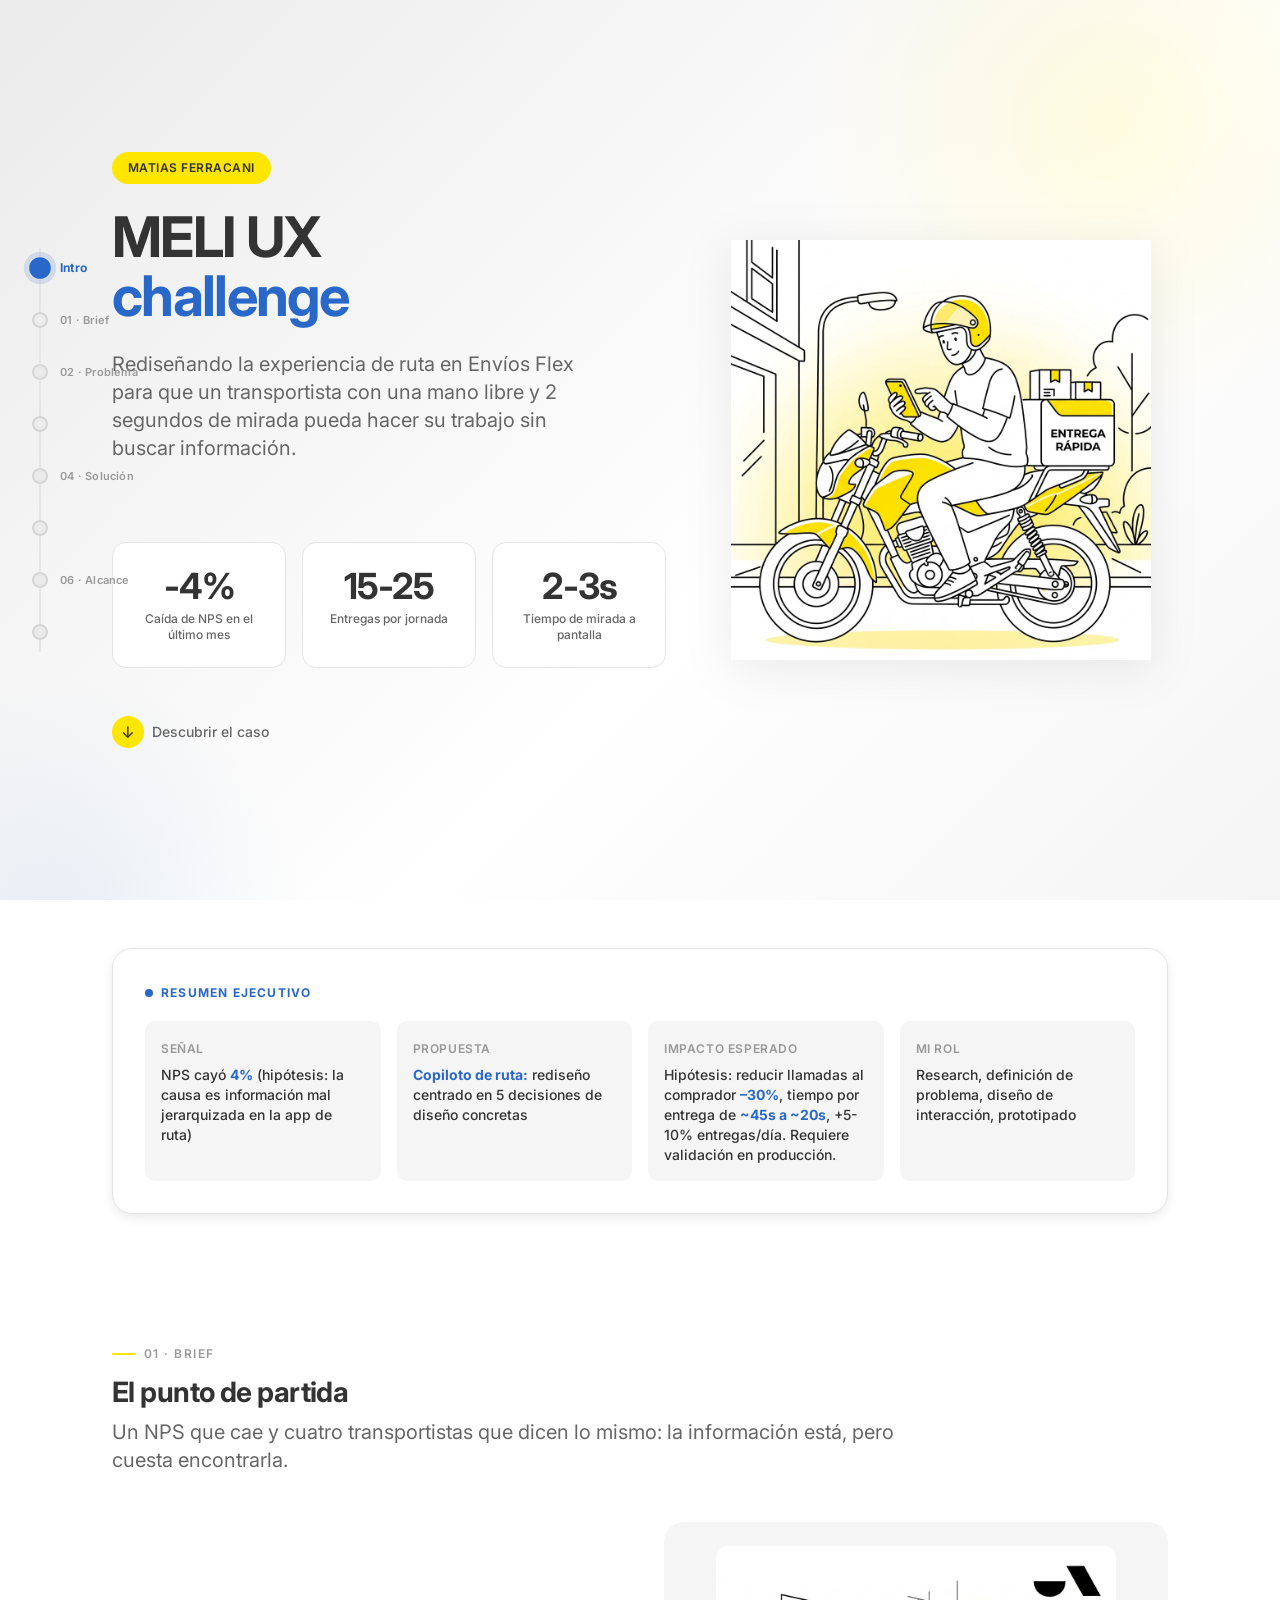
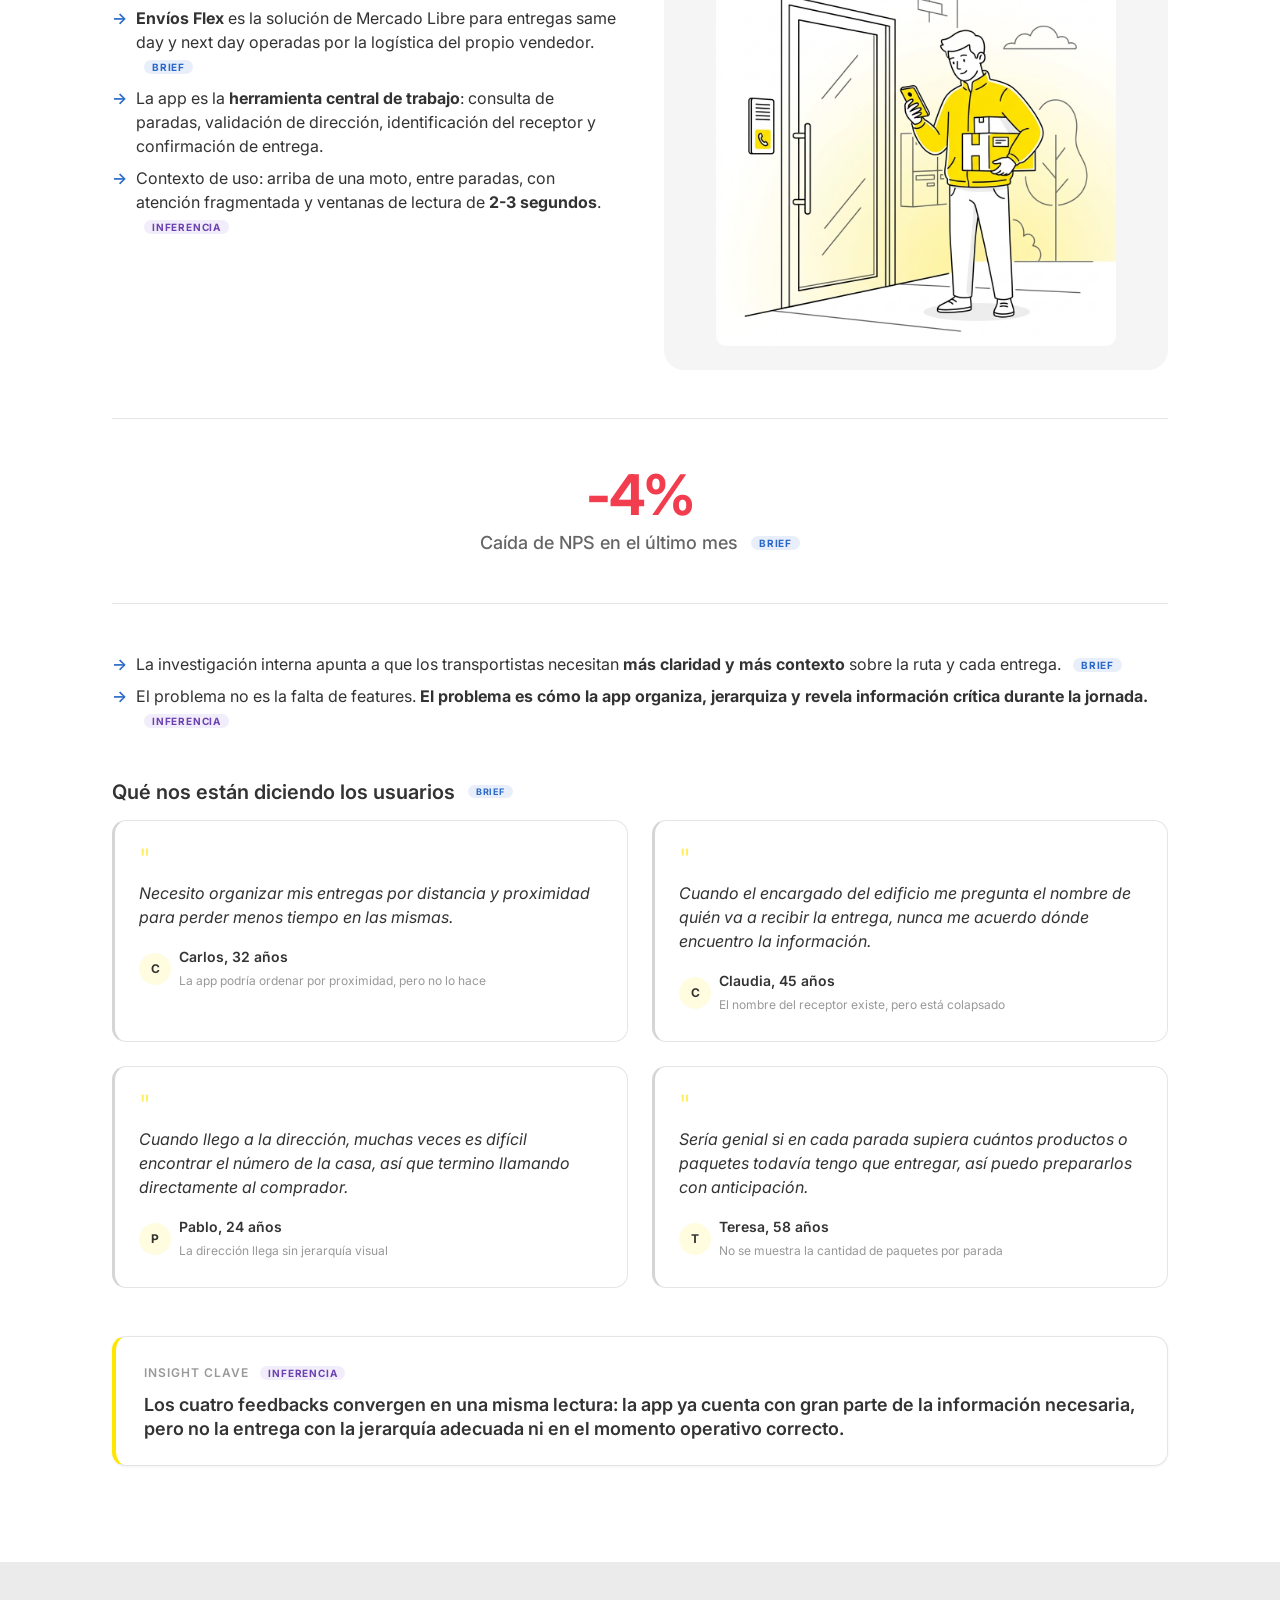
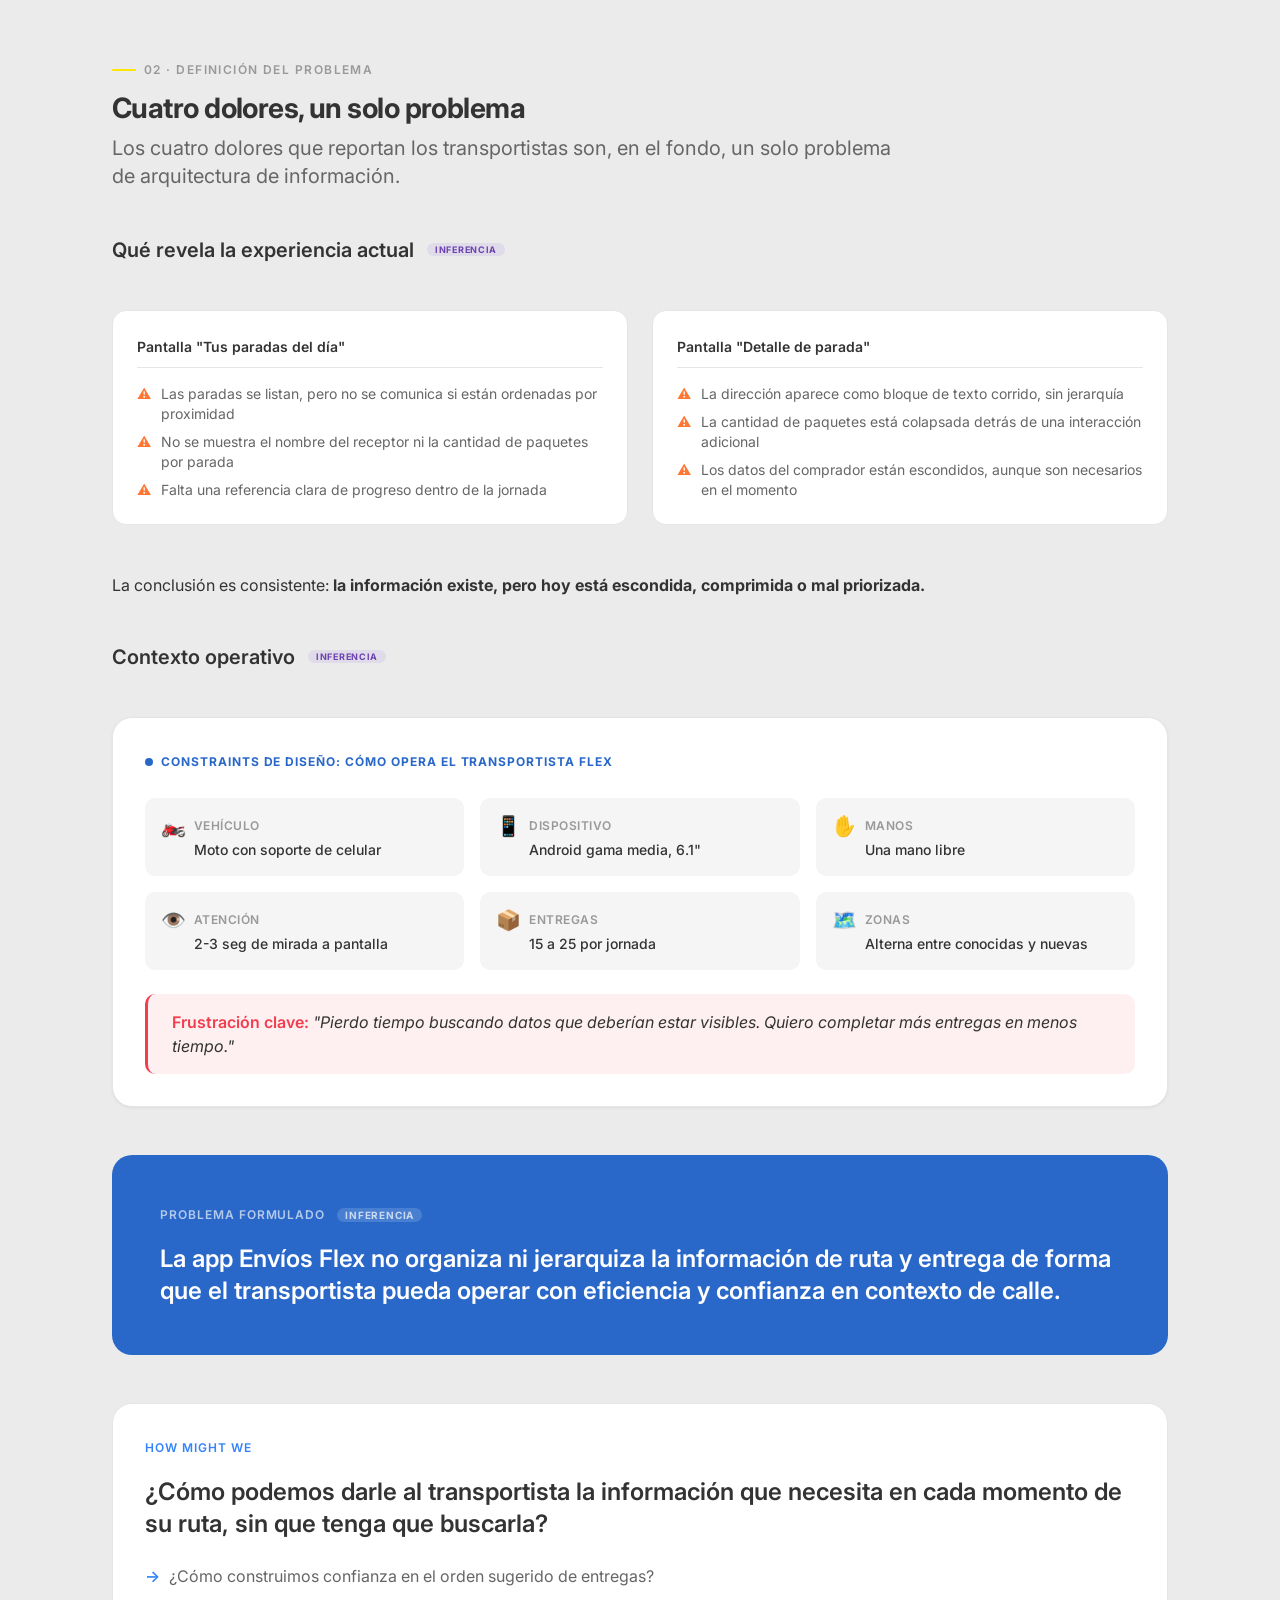
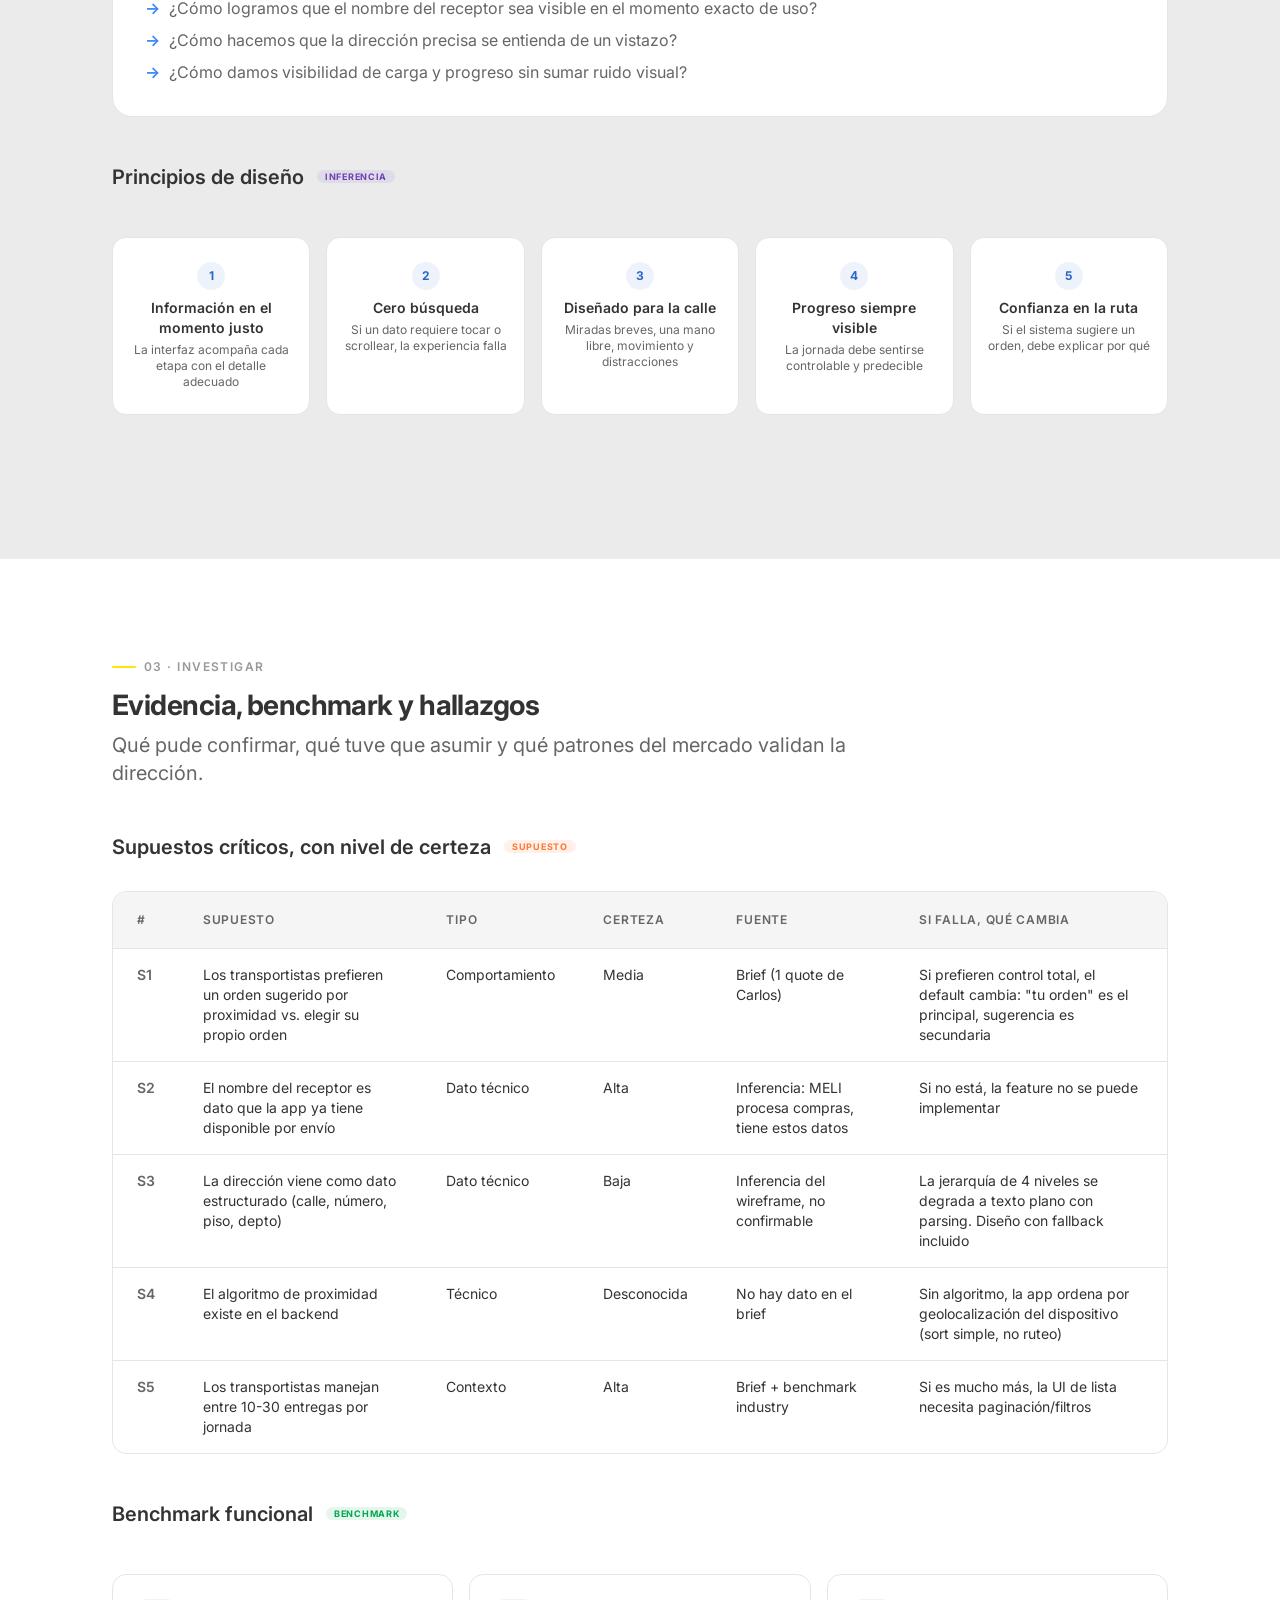
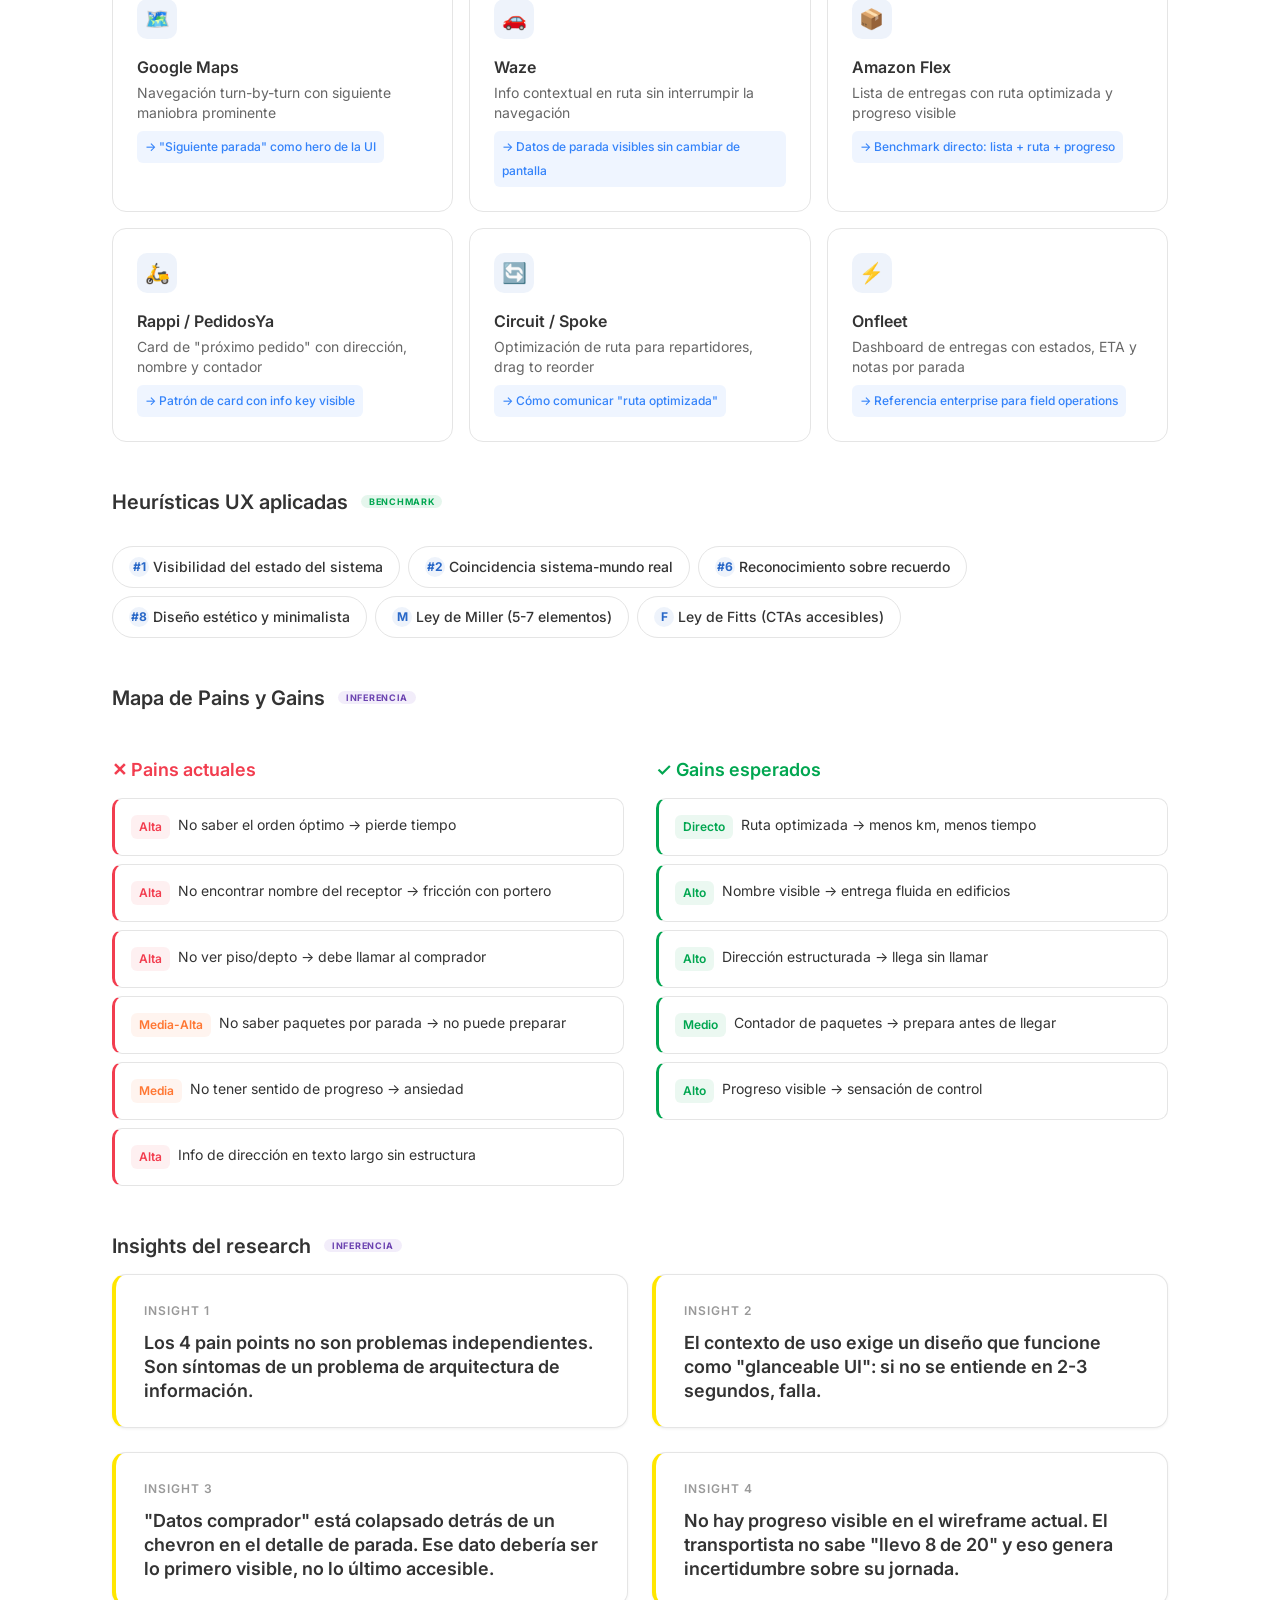
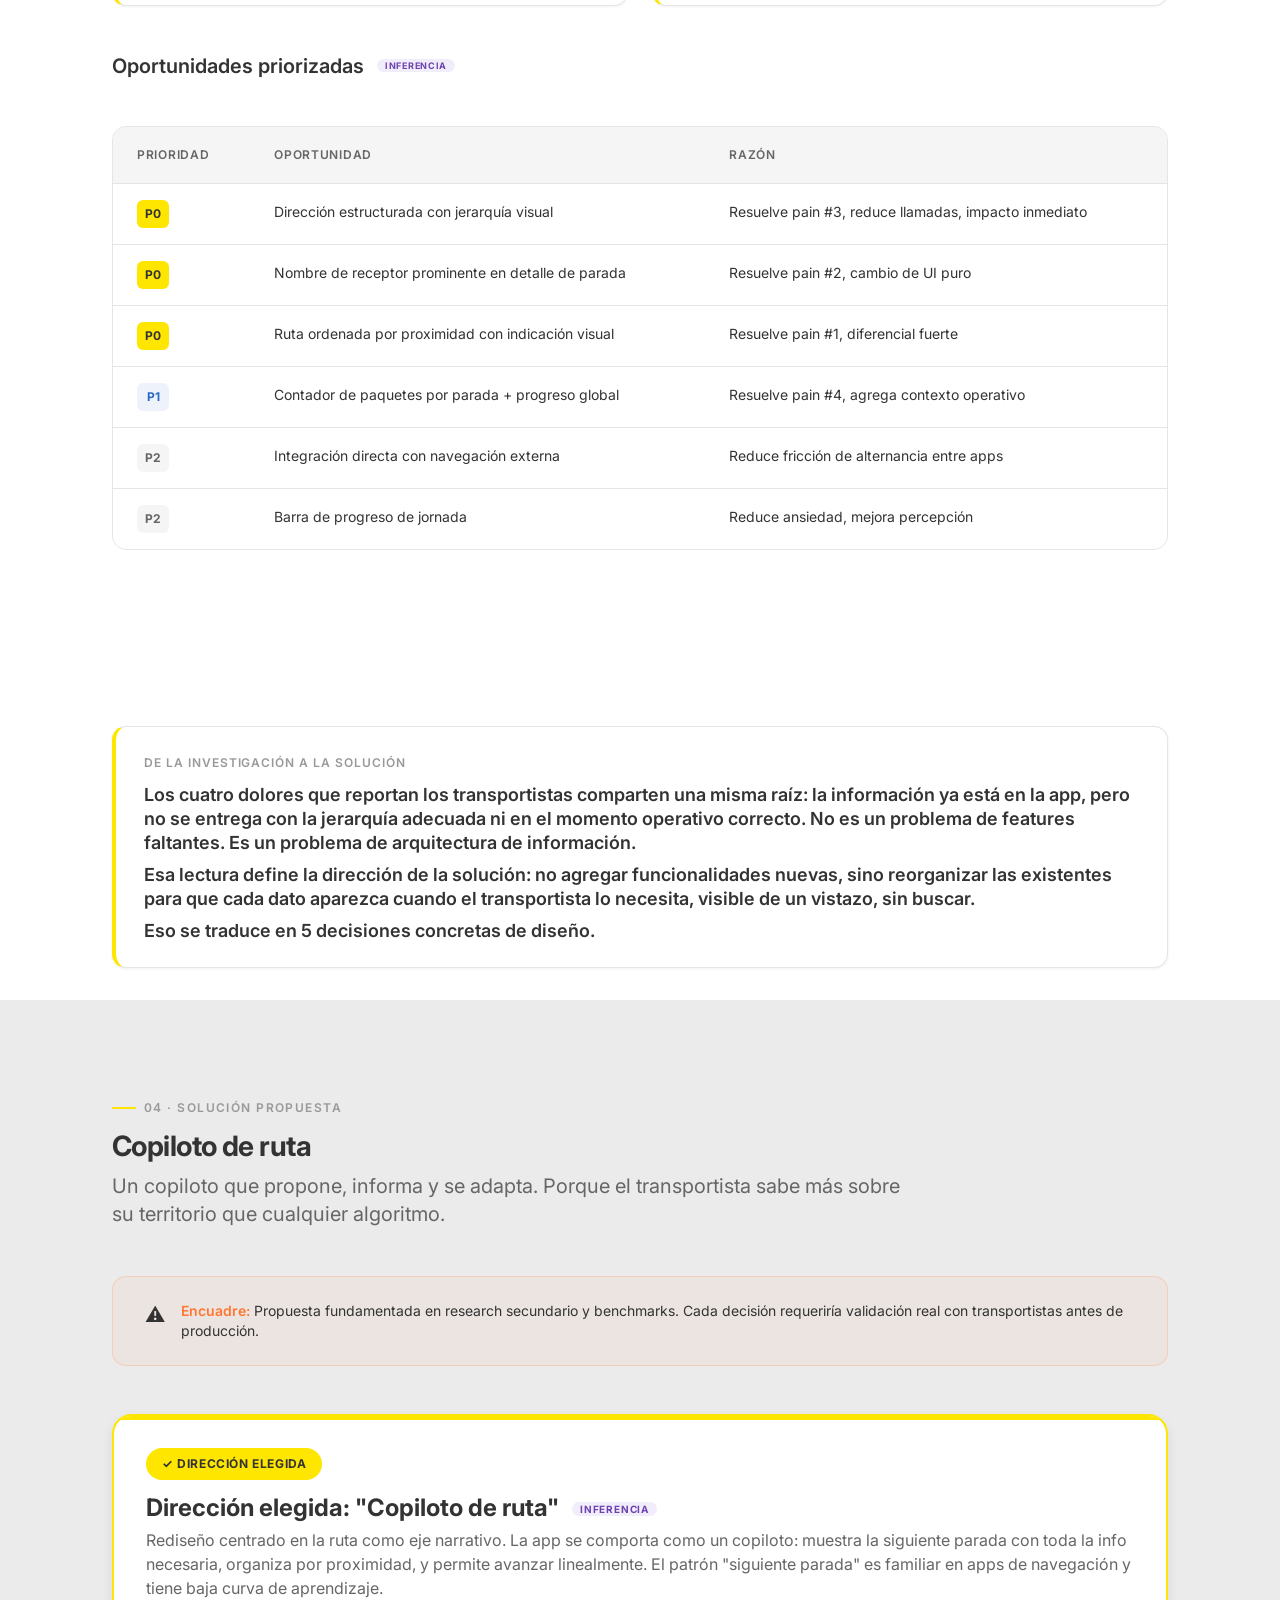
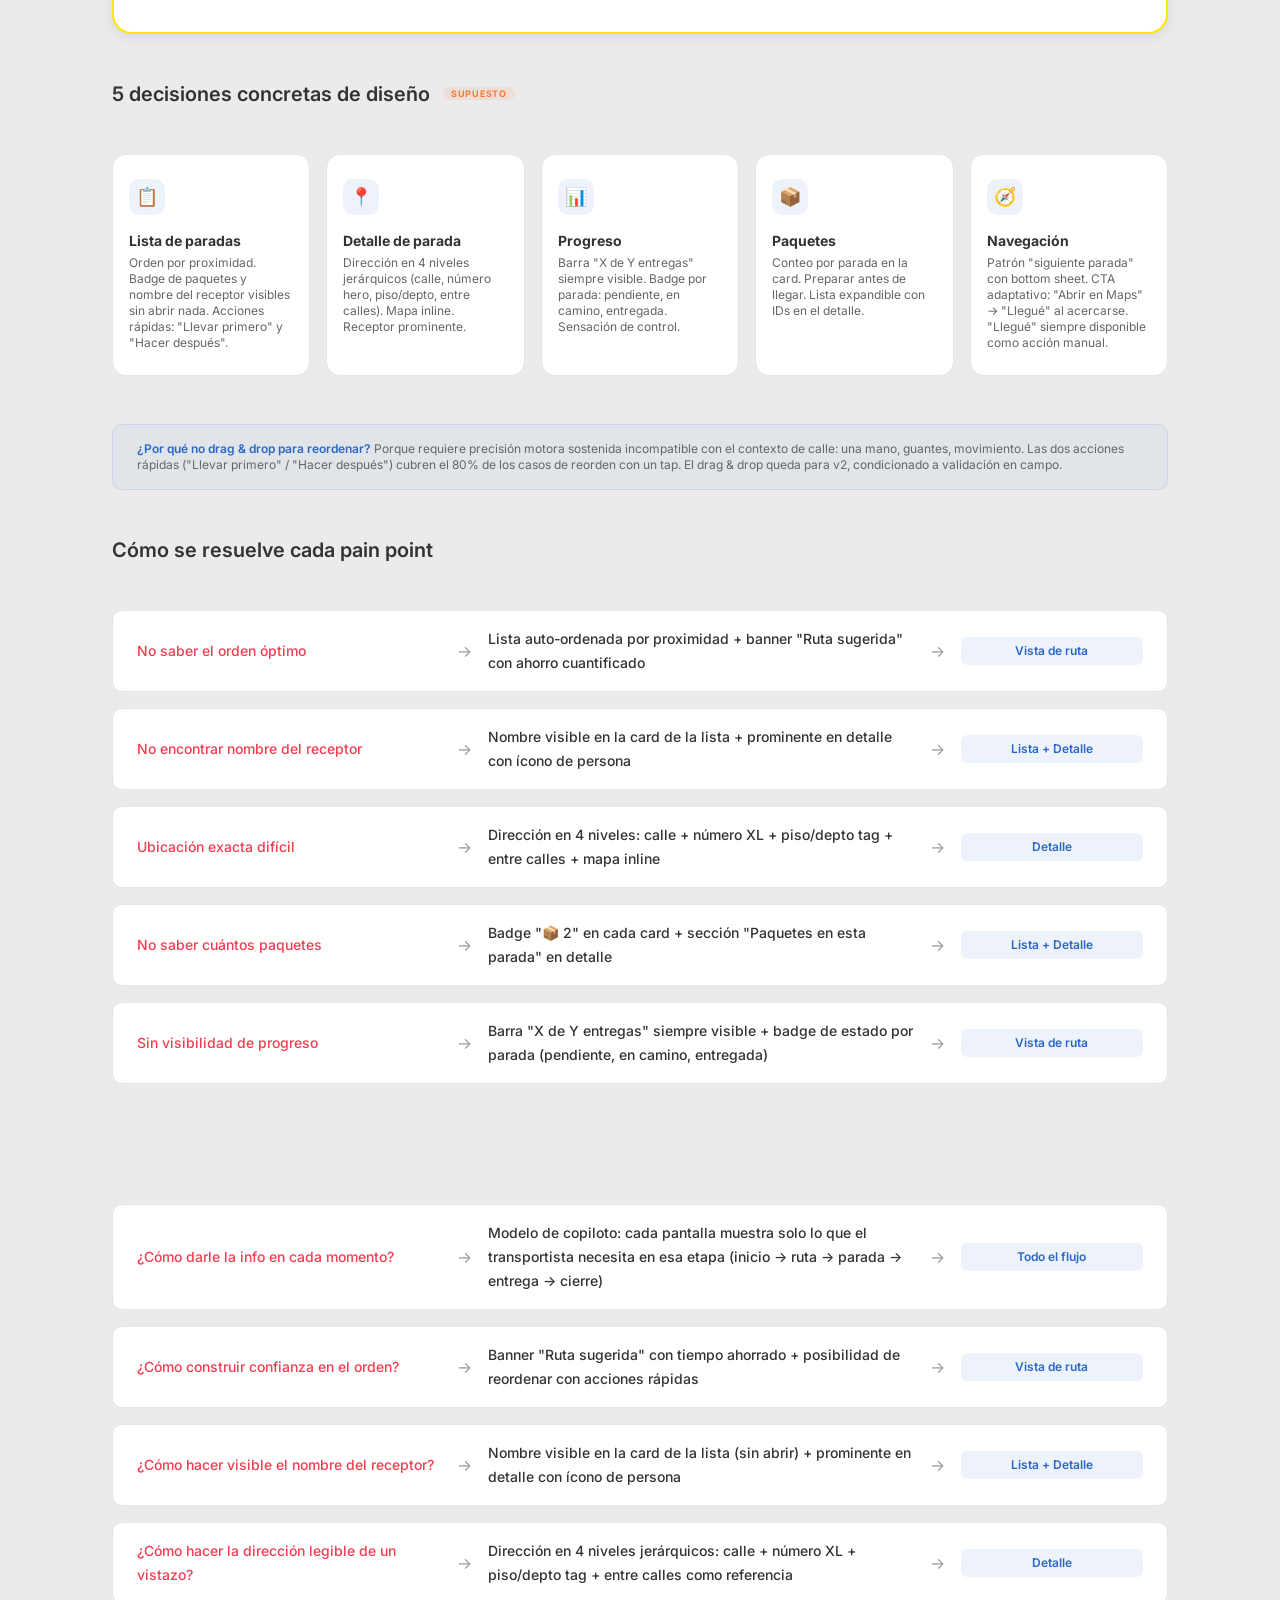
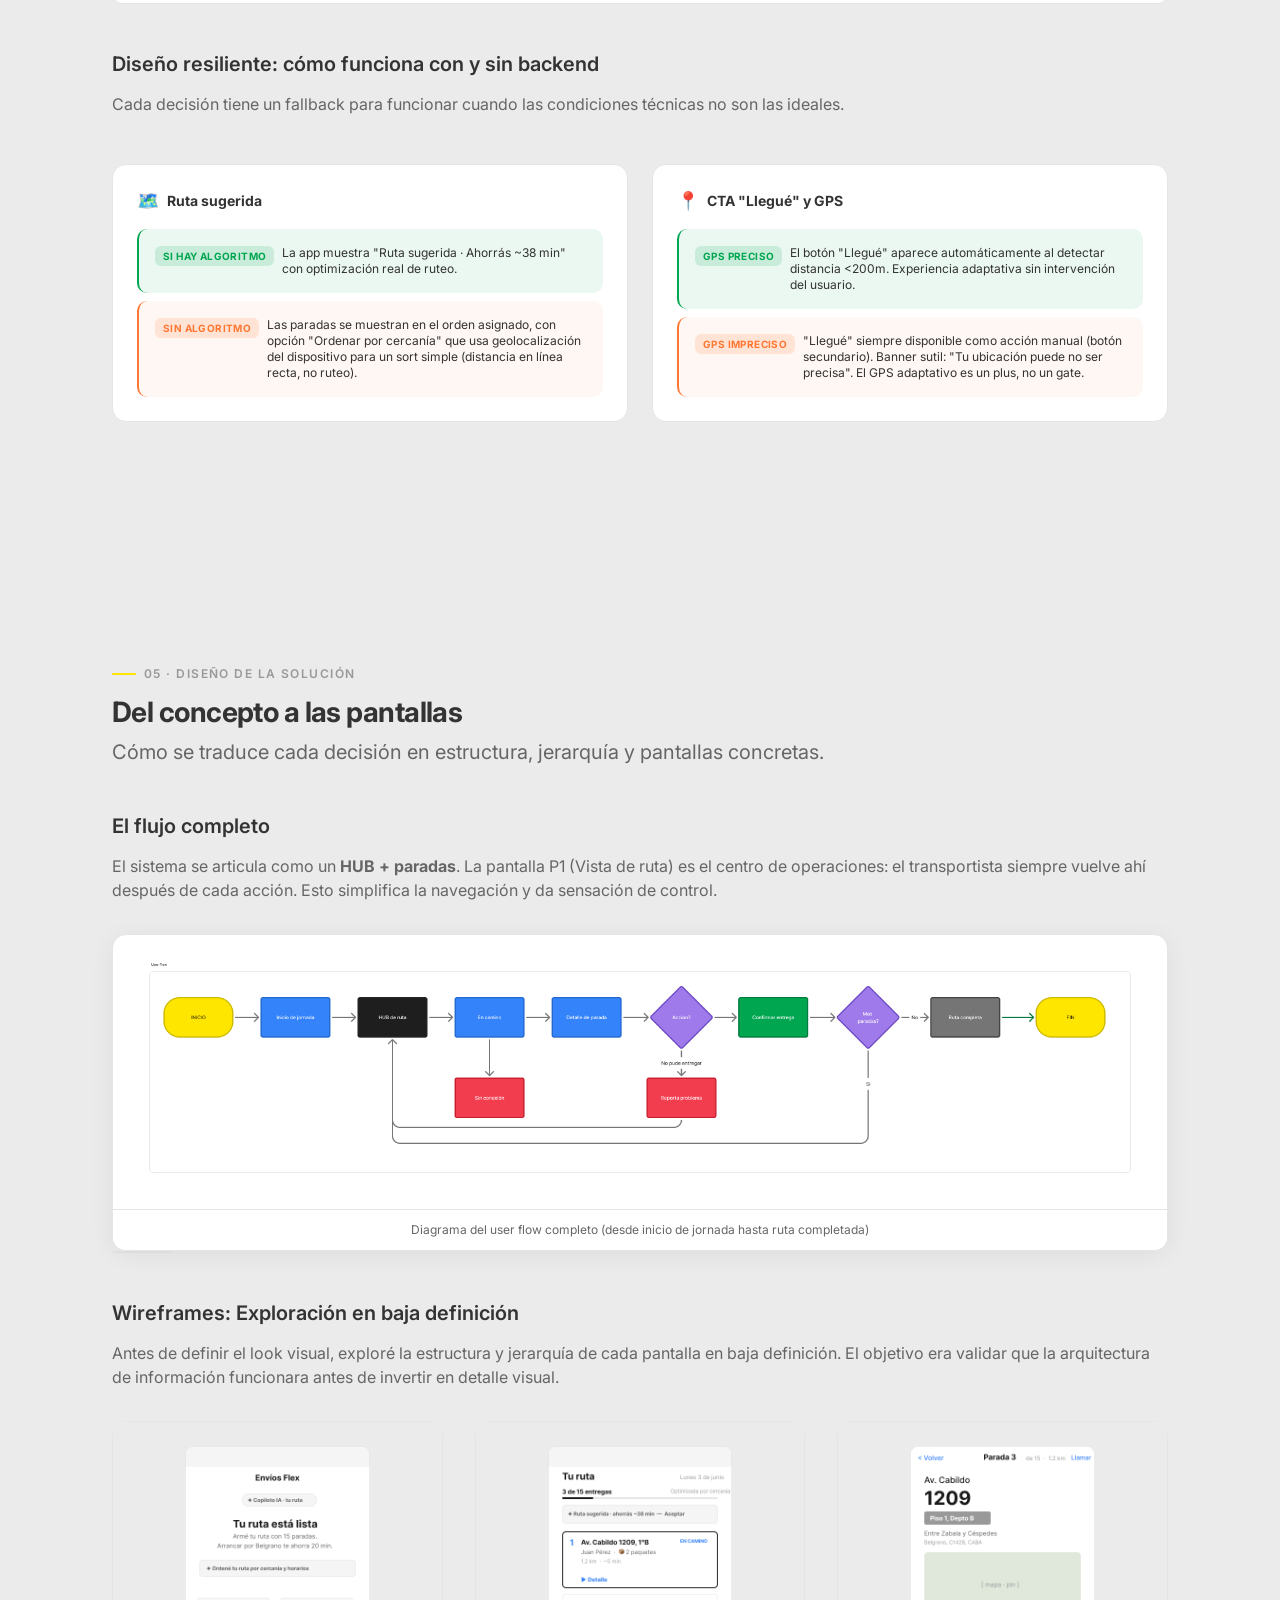
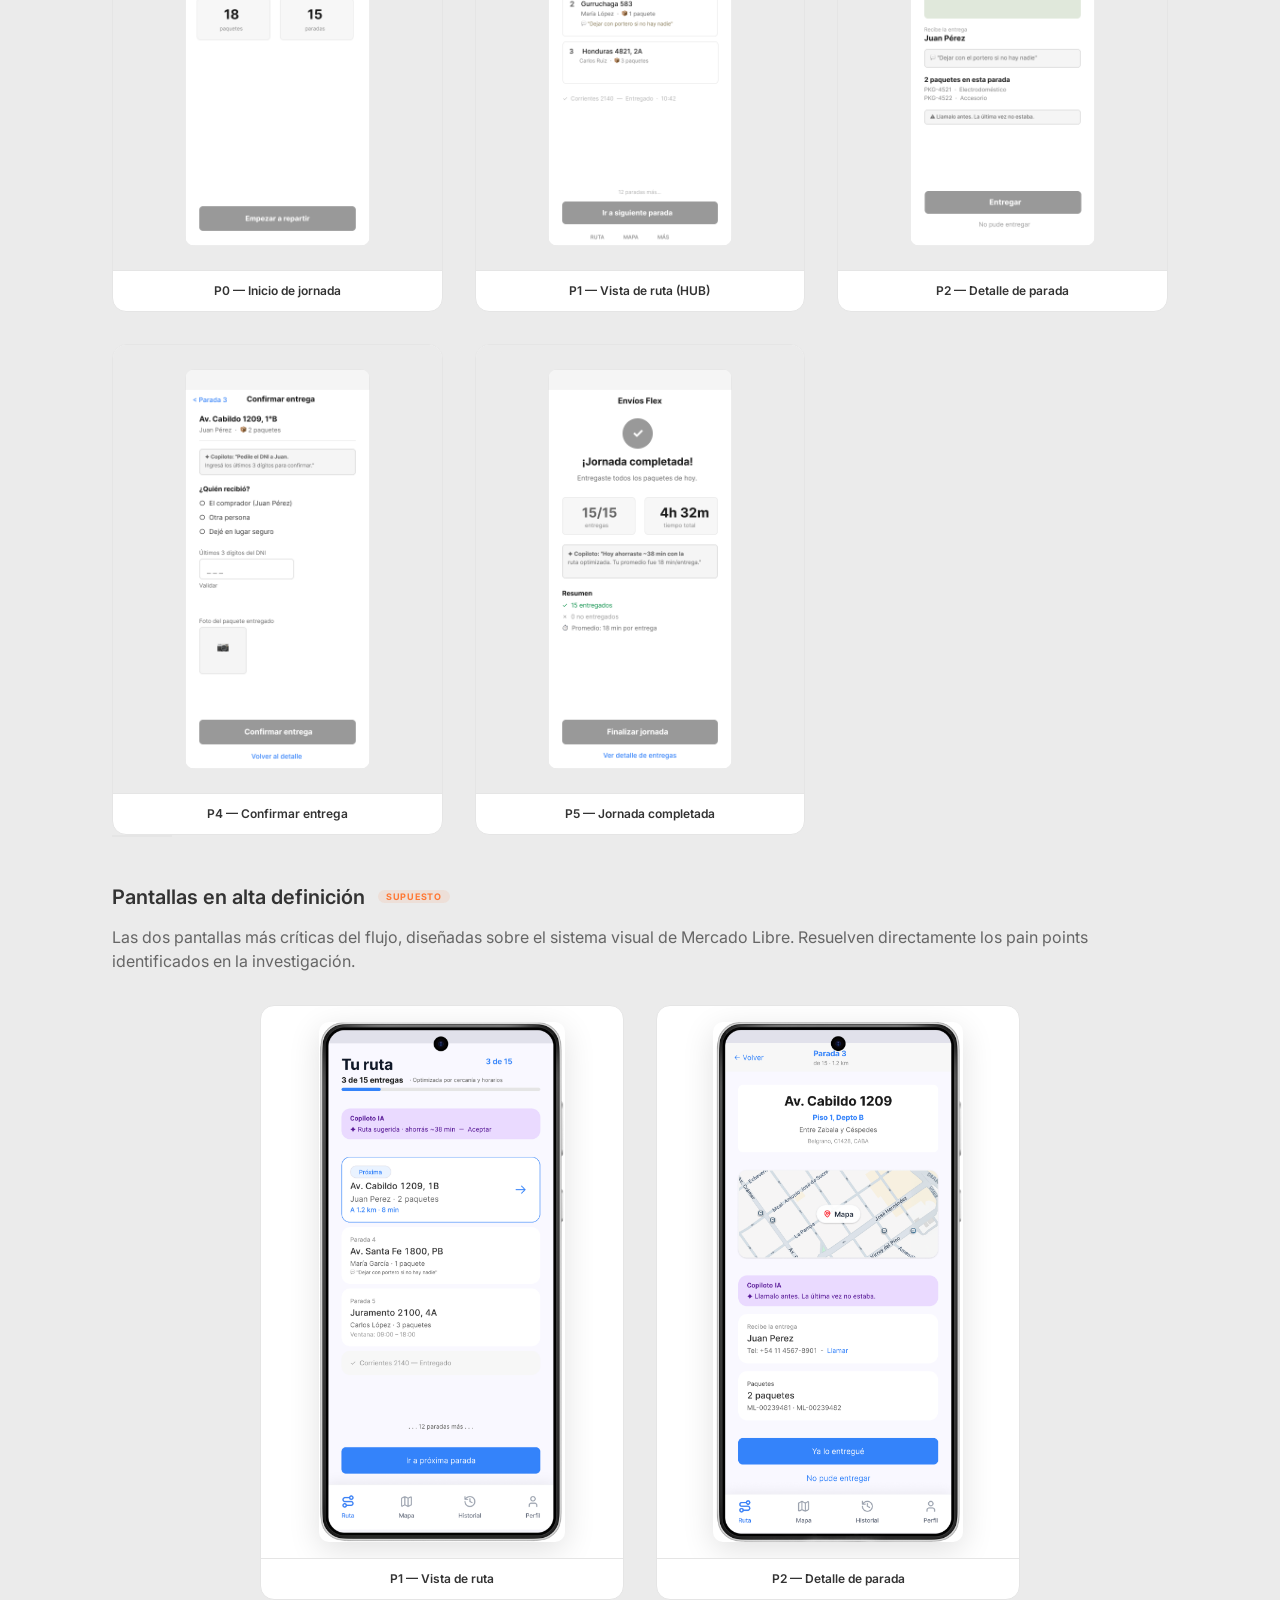
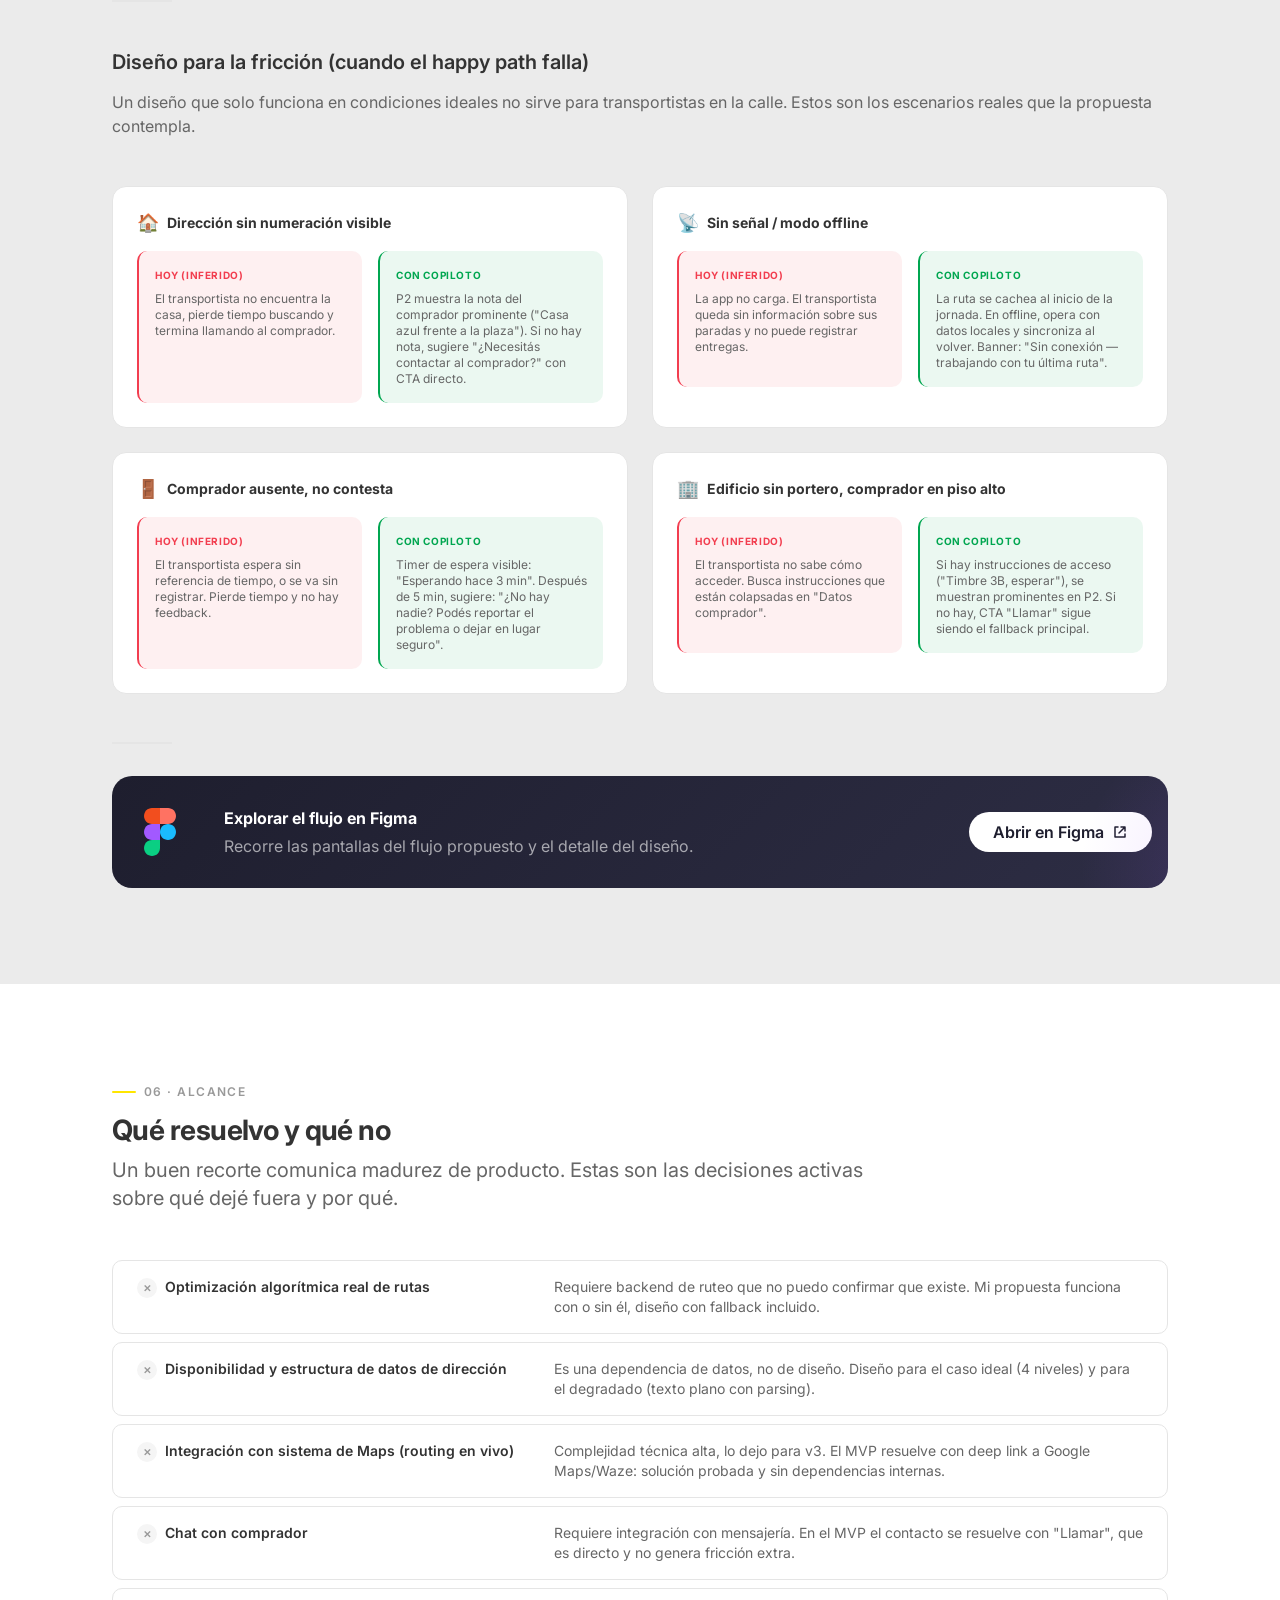
==== commit b9354eae: "fix: bridge card full width, remove em-dash from S3 source" ====
--- a/web/index.html
+++ b/web/index.html
@@ -459,7 +459,7 @@
               <td>La dirección viene como dato estructurado (calle, número, piso, depto)</td>
               <td>Dato técnico</td>
               <td>Baja</td>
-              <td>Inferencia del wireframe — no confirmable</td>
+              <td>Inferencia del wireframe, no confirmable</td>
               <td>La jerarquía de 4 niveles se degrada a texto plano con parsing. Diseño con fallback incluido</td>
             </tr>
             <tr>
@@ -698,7 +698,7 @@
        ════════════════════════════════════════ -->
   <section class="section section--white" style="padding-top: var(--space-xl); padding-bottom: var(--space-xl);">
     <div class="container">
-      <div class="insight-card reveal" style="max-width: 800px; margin: 0 auto;">
+      <div class="insight-card reveal">
         <div class="insight-card__label">De la investigación a la solución</div>
         <p class="insight-card__text">
           Los cuatro dolores que reportan los transportistas comparten una misma raíz: la información ya está en la app, pero no se entrega con la jerarquía adecuada ni en el momento operativo correcto. No es un problema de features faltantes. Es un problema de arquitectura de información.
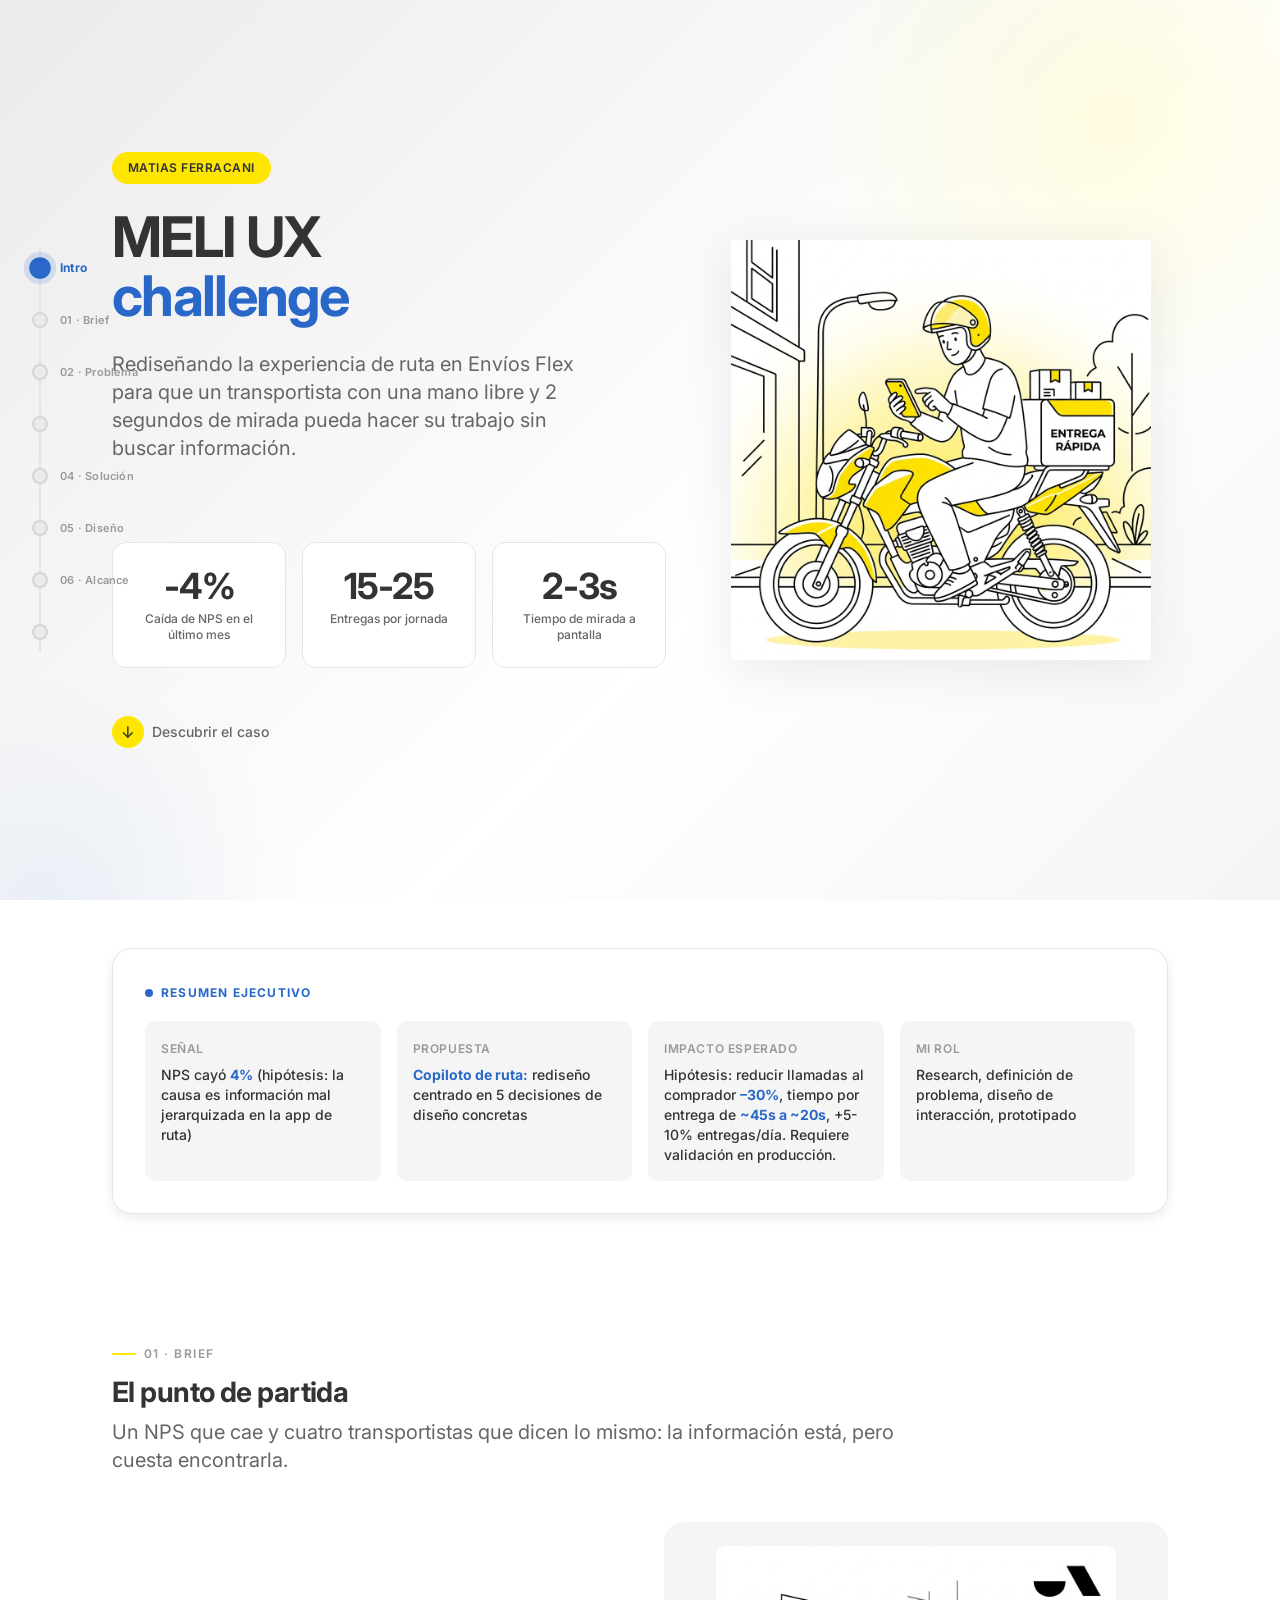
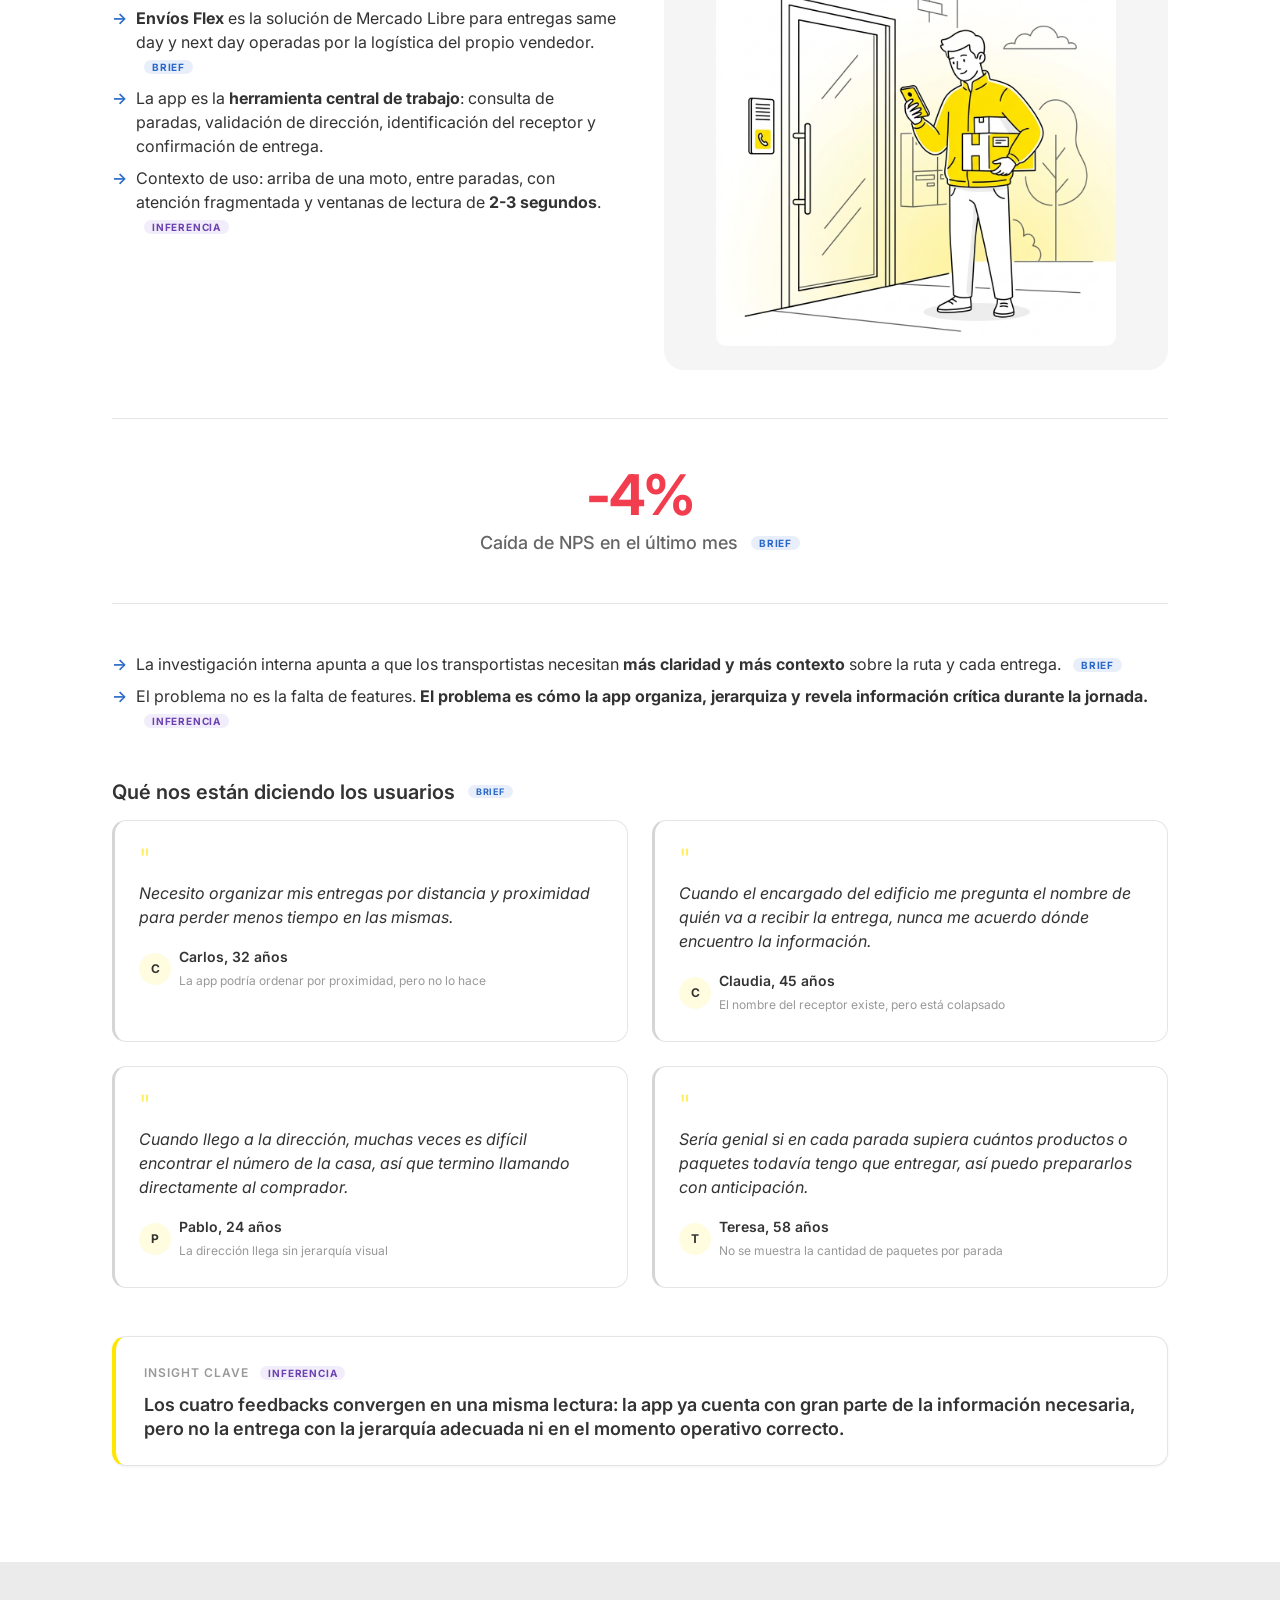
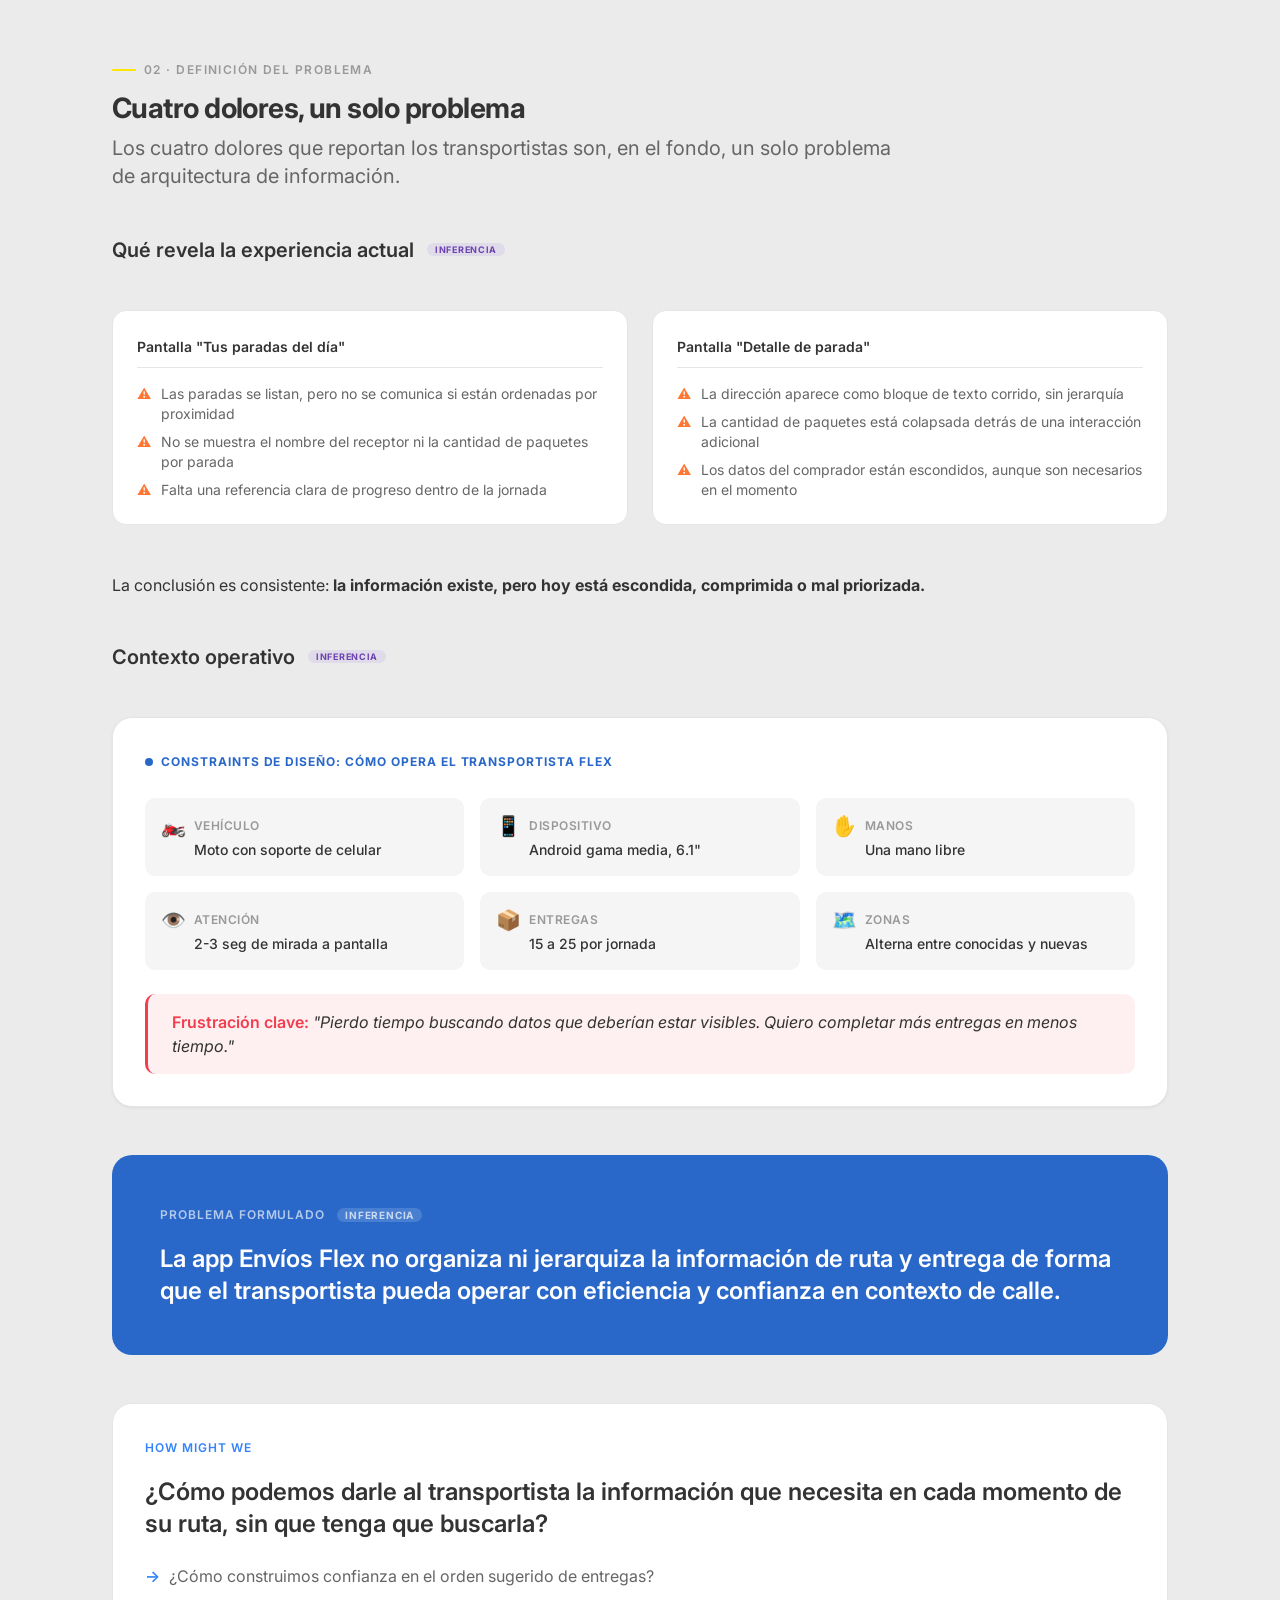
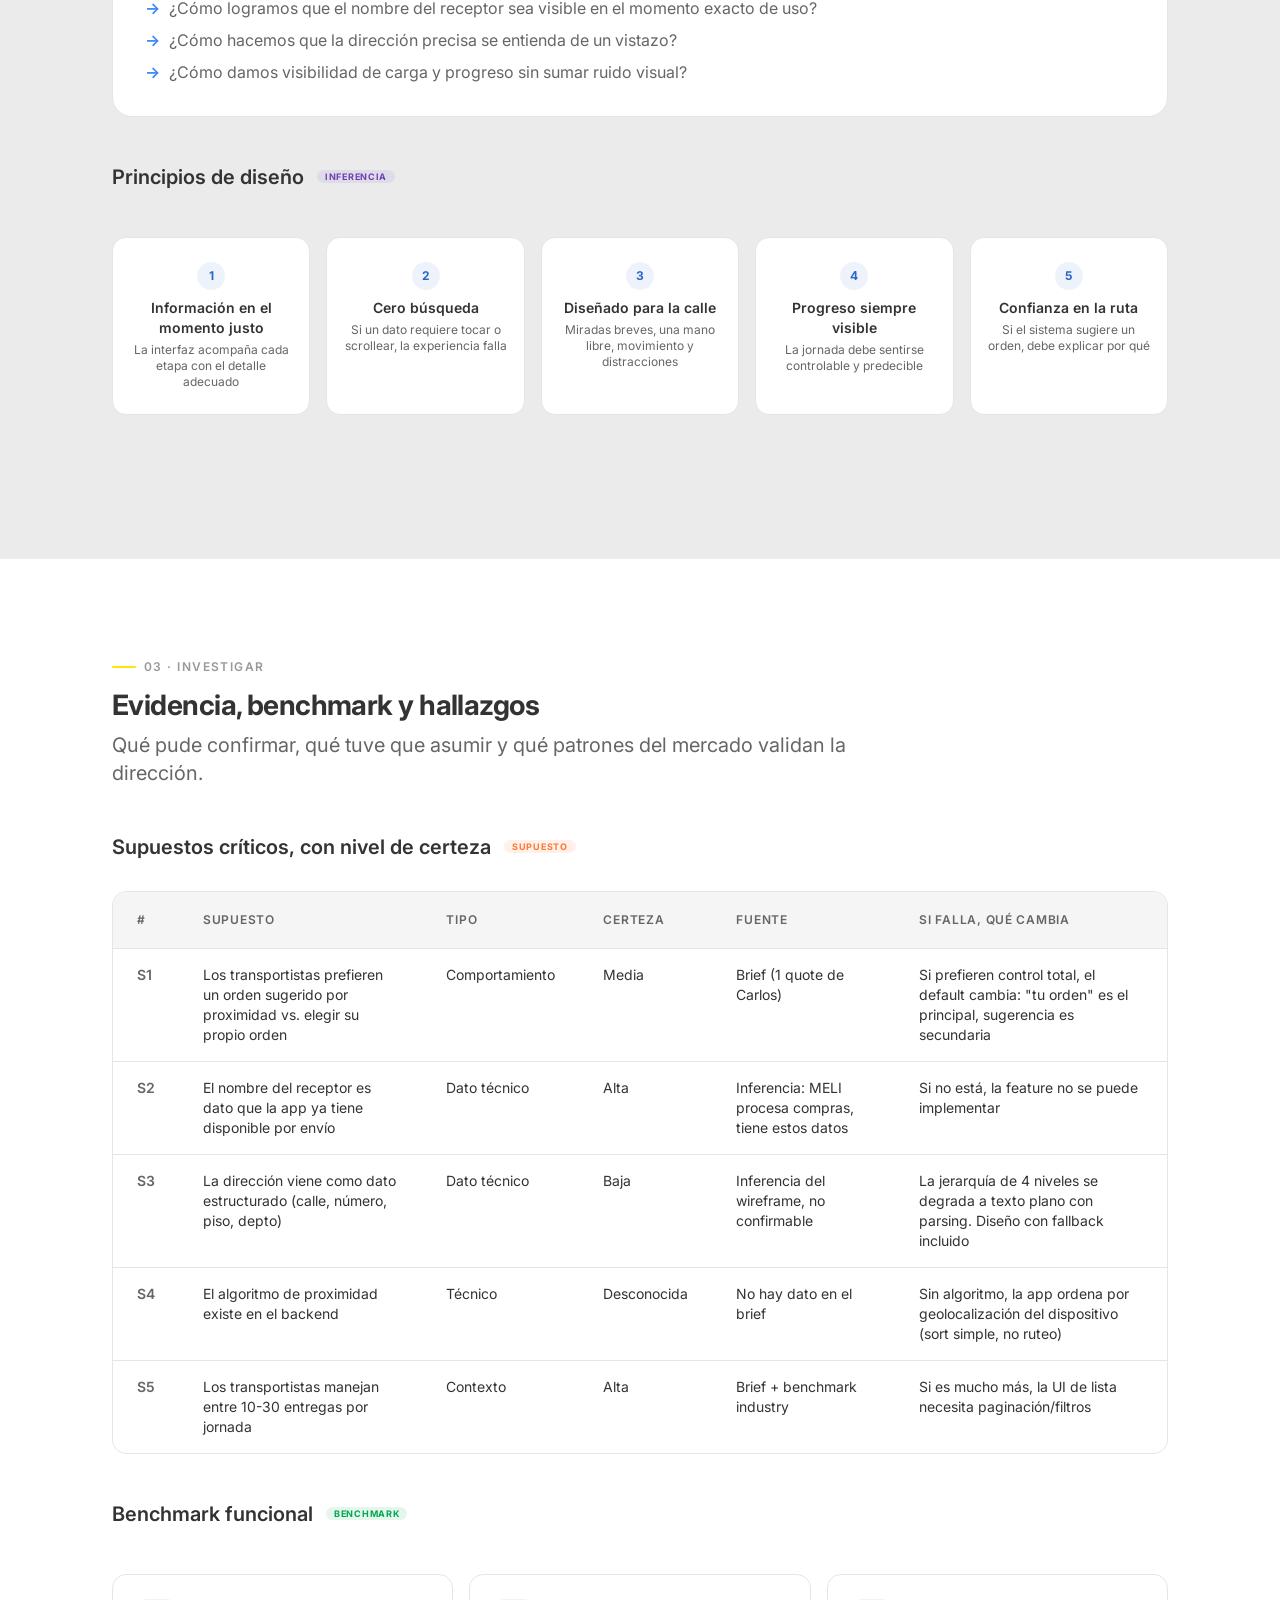
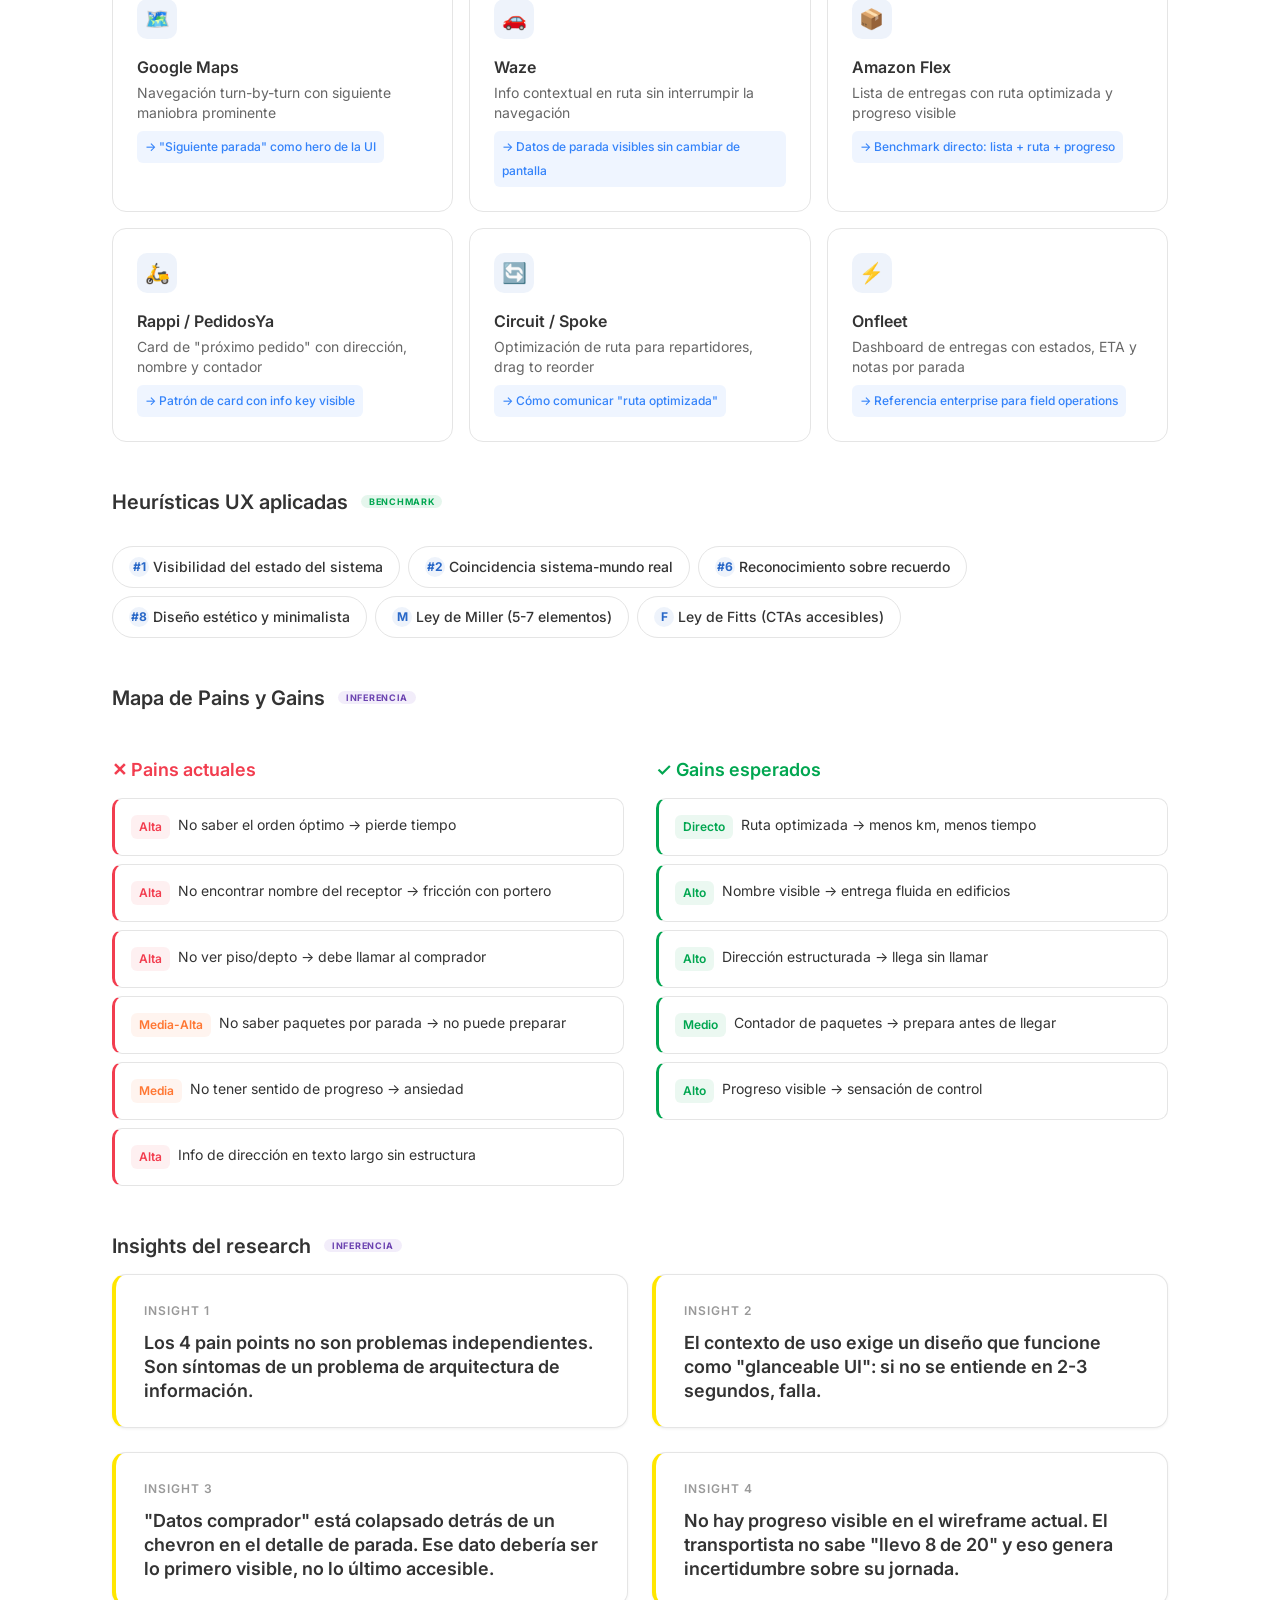
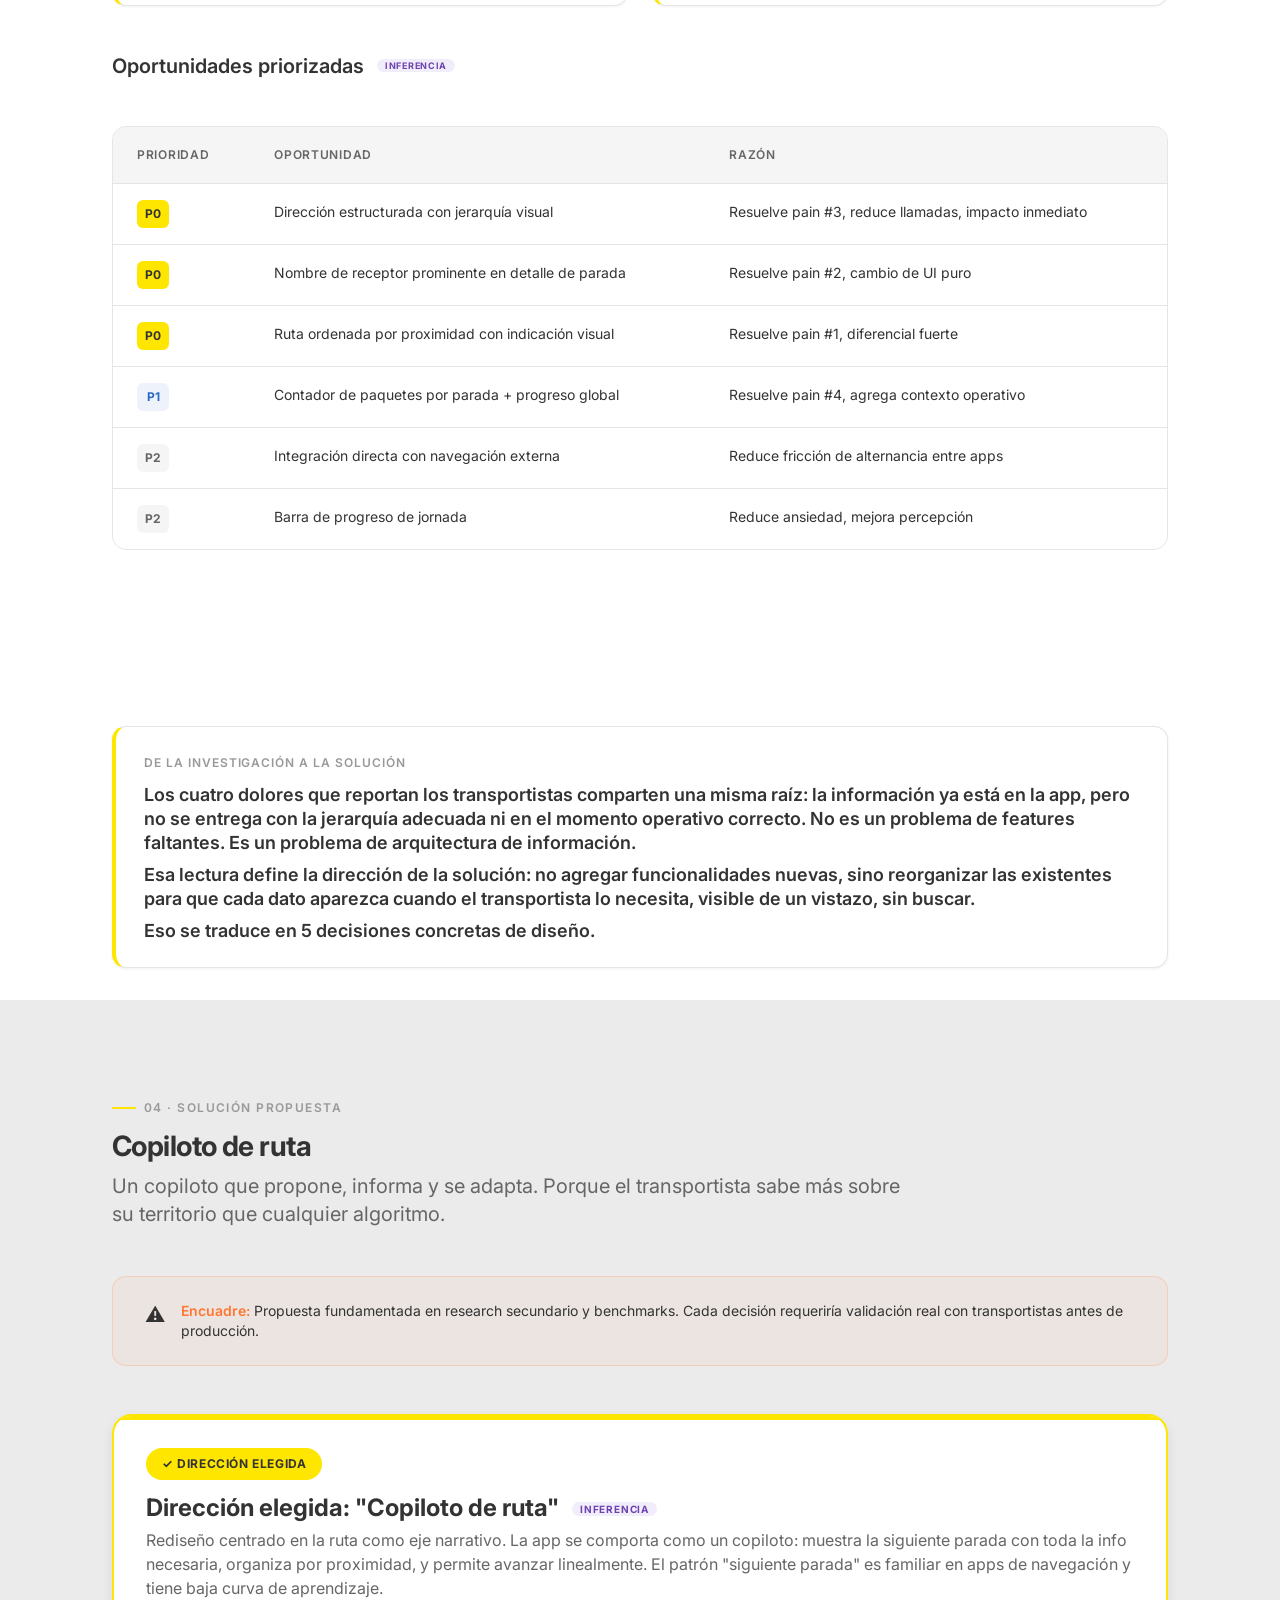
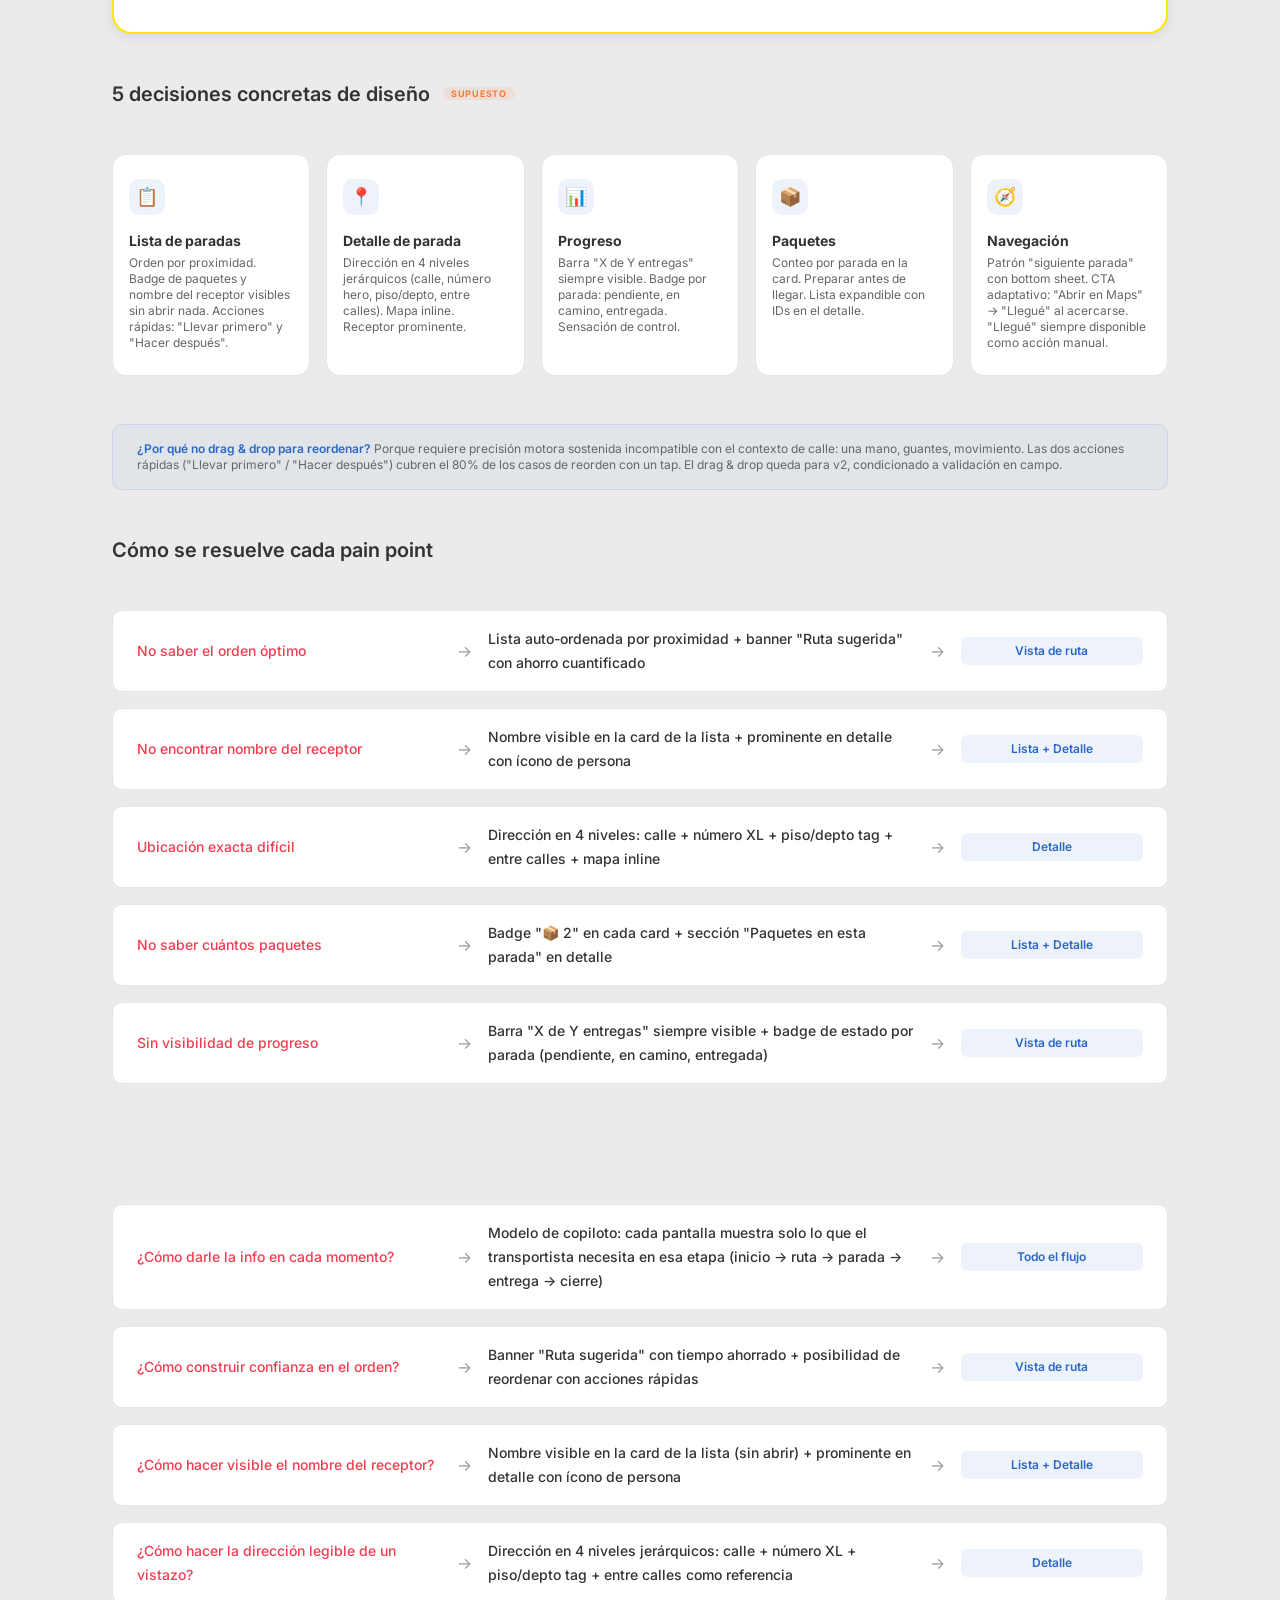
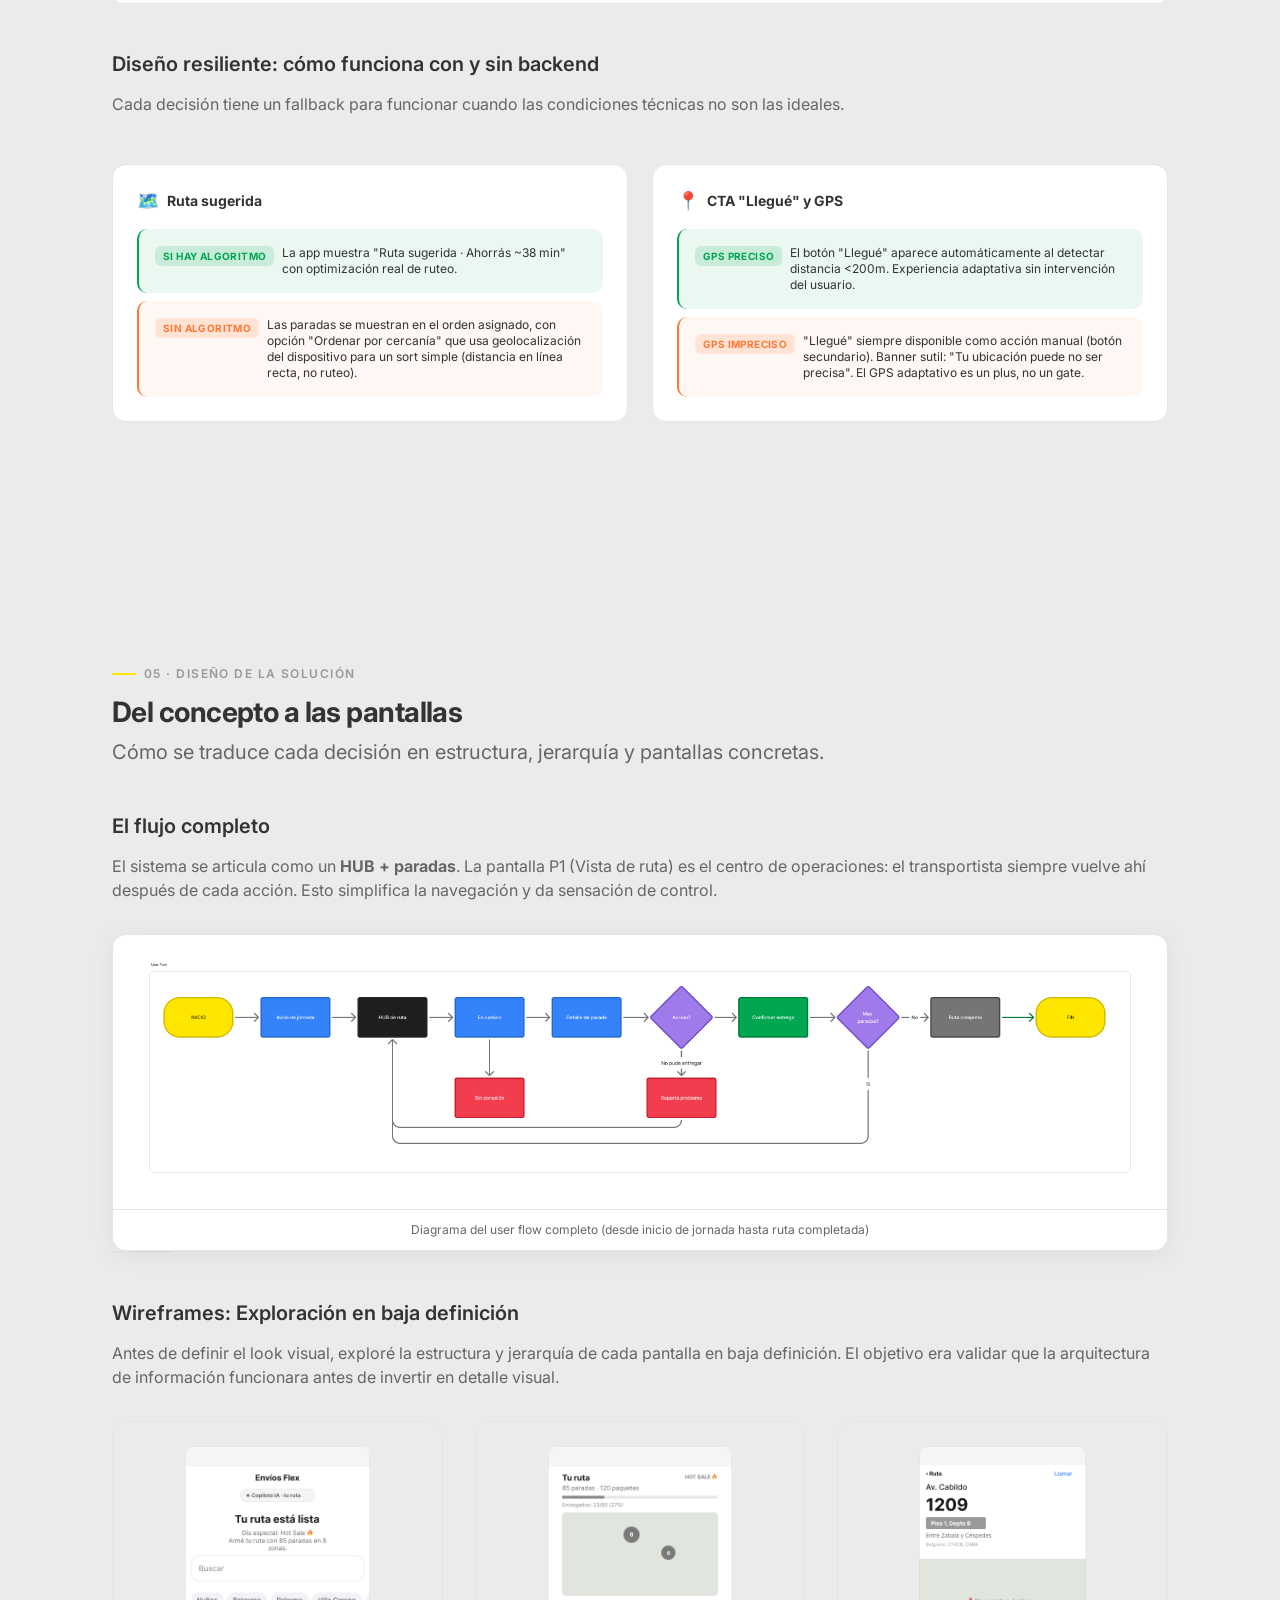
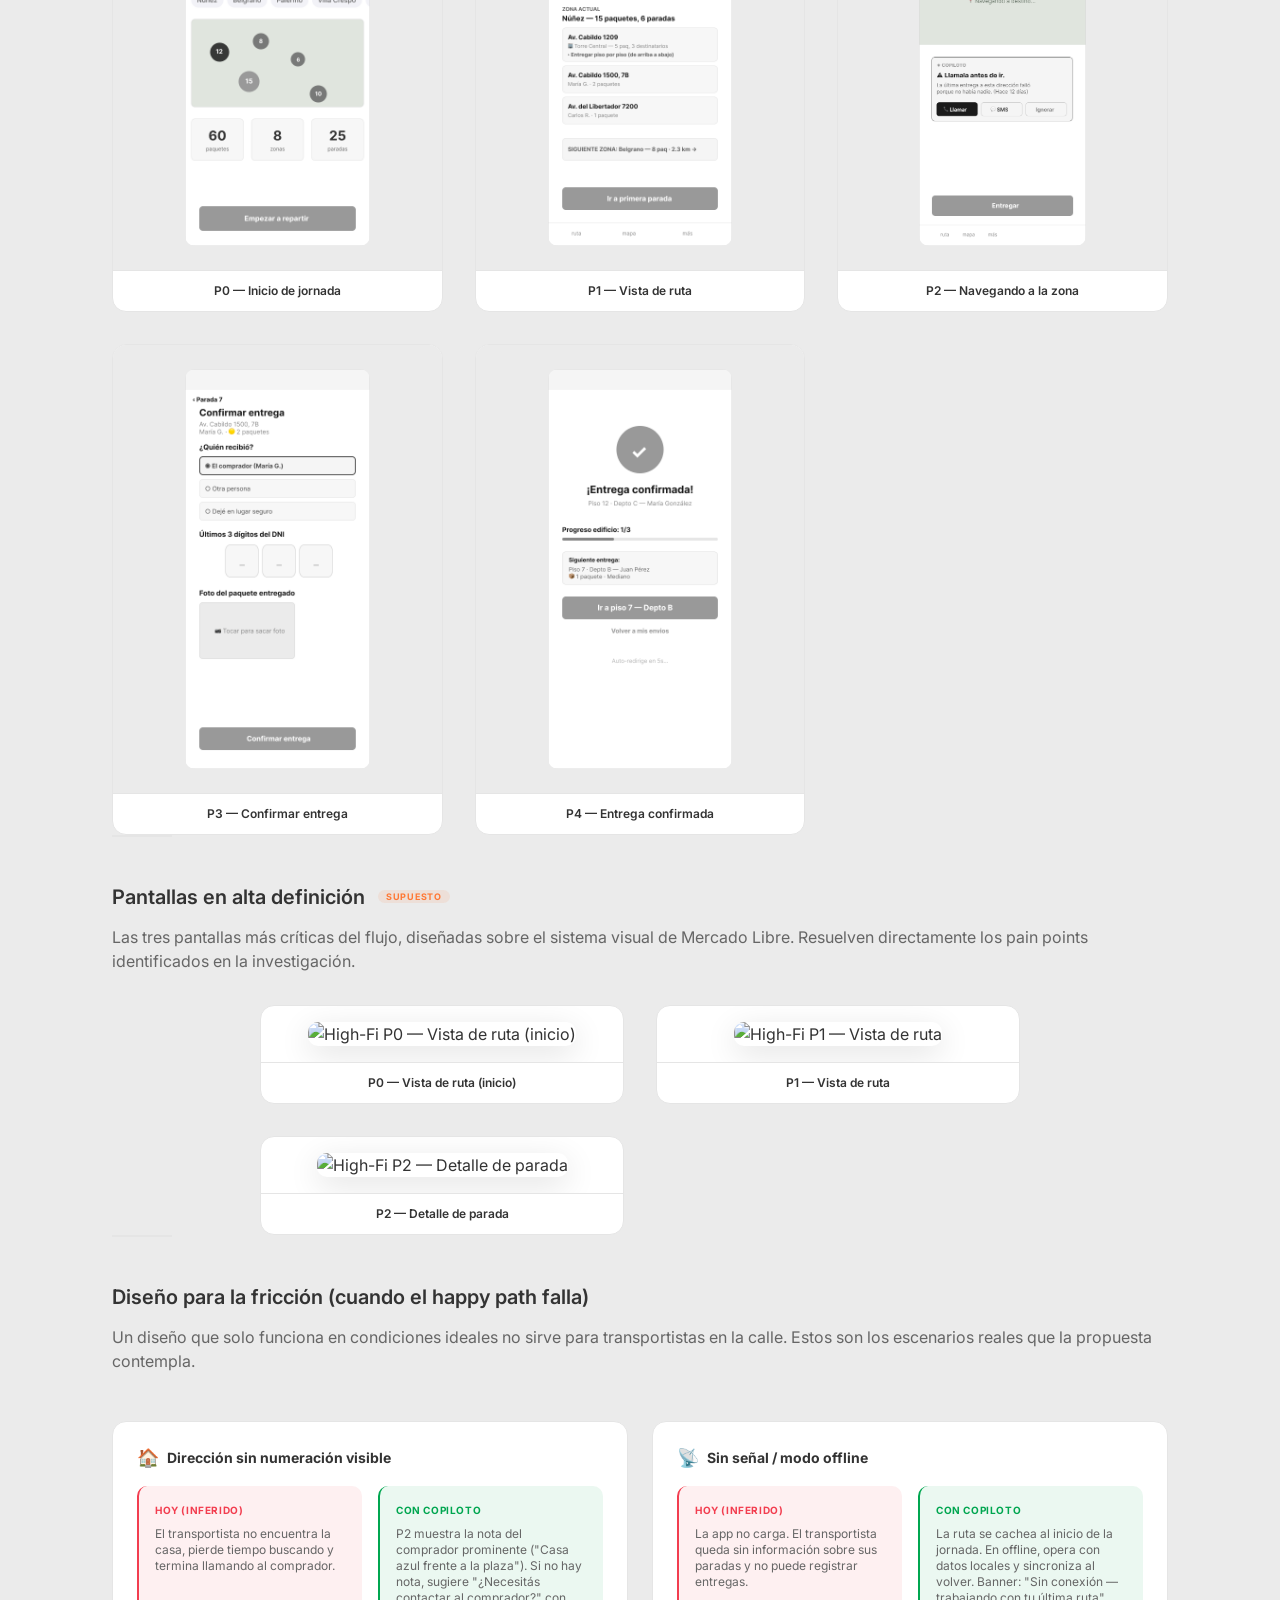
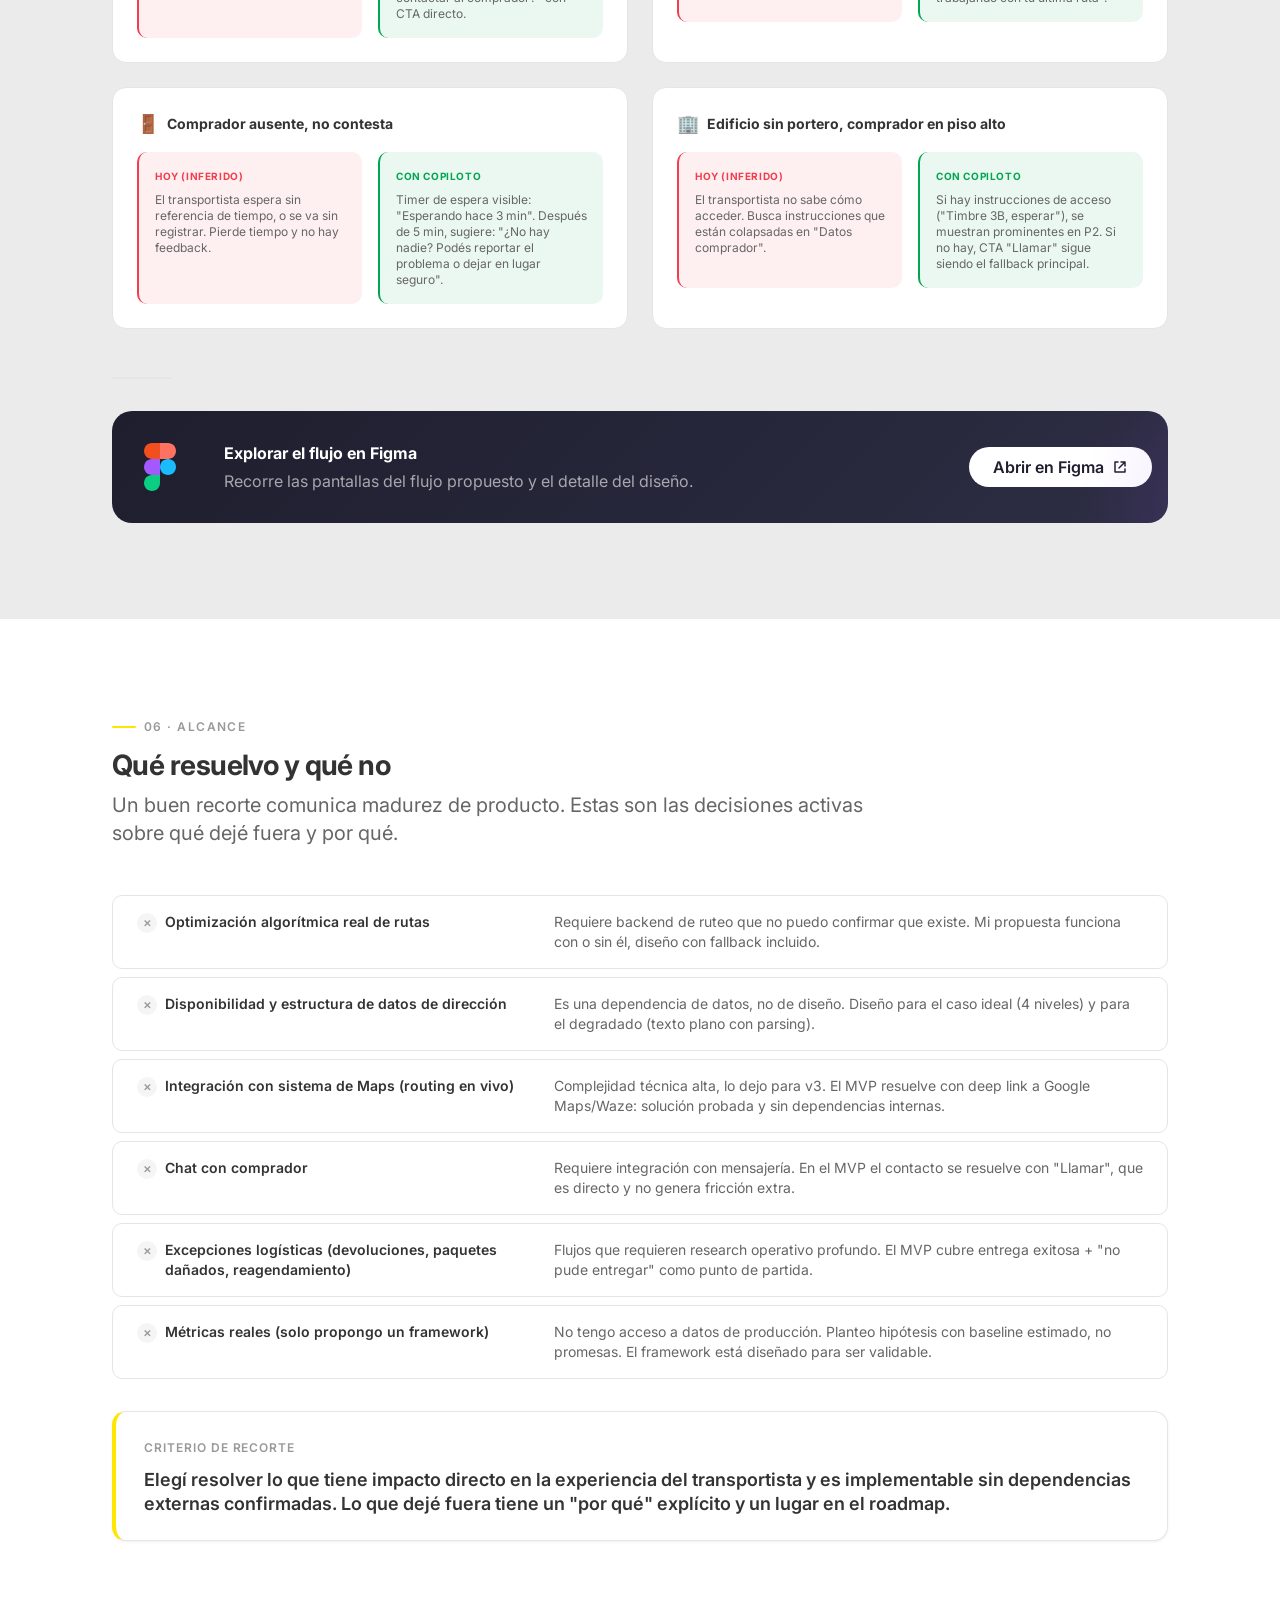
==== commit df5ca50f: "feat: actualizar wireframes y pantallas hi-fi con nuevas versiones de Figma - Reemplazar 2 pantallas" ====
--- a/web/index.html
+++ b/web/index.html
@@ -940,33 +940,33 @@
       <div class="screen-gallery screen-gallery--wireframes">
         <div class="screen-gallery__item reveal stagger-1">
           <div class="screen-gallery__img-wrap">
-            <img src="img/wireframes-v2/wf-p0-inicio.png" alt="Wireframe P0 — Inicio de jornada" class="screen-gallery__img">
+            <img src="img/wireframes-v2/P0 · Inicio de jornada — Hot Sale.png" alt="Wireframe P0 — Inicio de jornada" class="screen-gallery__img">
           </div>
           <div class="screen-gallery__label">P0 — Inicio de jornada</div>
         </div>
         <div class="screen-gallery__item reveal stagger-2">
           <div class="screen-gallery__img-wrap">
-            <img src="img/wireframes-v2/wf-p1-vista-ruta.png" alt="Wireframe P1 — Vista de ruta (HUB)" class="screen-gallery__img">
-          </div>
-          <div class="screen-gallery__label">P1 — Vista de ruta (HUB)</div>
+            <img src="img/wireframes-v2/P1 · Vista de ruta.png" alt="Wireframe P1 — Vista de ruta" class="screen-gallery__img">
+          </div>
+          <div class="screen-gallery__label">P1 — Vista de ruta</div>
         </div>
         <div class="screen-gallery__item reveal stagger-3">
           <div class="screen-gallery__img-wrap">
-            <img src="img/wireframes-v2/wf-p2-detalle-parada.png" alt="Wireframe P2 — Detalle de parada" class="screen-gallery__img">
-          </div>
-          <div class="screen-gallery__label">P2 — Detalle de parada</div>
+            <img src="img/wireframes-v2/P2 · Navegando a la zona .png" alt="Wireframe P2 — Navegando a la zona" class="screen-gallery__img">
+          </div>
+          <div class="screen-gallery__label">P2 — Navegando a la zona</div>
         </div>
         <div class="screen-gallery__item reveal stagger-4">
           <div class="screen-gallery__img-wrap">
-            <img src="img/wireframes-v2/wf-p4-confirmar-entrega.png" alt="Wireframe P4 — Confirmar entrega" class="screen-gallery__img">
-          </div>
-          <div class="screen-gallery__label">P4 — Confirmar entrega</div>
+            <img src="img/wireframes-v2/P3· Confirmar entrega.png" alt="Wireframe P3 — Confirmar entrega" class="screen-gallery__img">
+          </div>
+          <div class="screen-gallery__label">P3 — Confirmar entrega</div>
         </div>
         <div class="screen-gallery__item reveal stagger-5">
           <div class="screen-gallery__img-wrap">
-            <img src="img/wireframes-v2/wf-p5-jornada-completada.png" alt="Wireframe P5 — Jornada completada" class="screen-gallery__img">
-          </div>
-          <div class="screen-gallery__label">P5 — Jornada completada</div>
+            <img src="img/wireframes-v2/P4 · Entrega confirmada.png" alt="Wireframe P4 — Entrega confirmada" class="screen-gallery__img">
+          </div>
+          <div class="screen-gallery__label">P4 — Entrega confirmada</div>
         </div>
       </div>
 
@@ -977,19 +977,25 @@
       <!-- ── C: High-Fi ── -->
       <h3 class="sub-heading reveal">Pantallas en alta definición <span class="source-tag source-tag--supuesto">Supuesto</span></h3>
       <p class="section-text reveal">
-        Las dos pantallas más críticas del flujo, diseñadas sobre el sistema visual de Mercado Libre. Resuelven directamente los pain points identificados en la investigación.
+        Las tres pantallas más críticas del flujo, diseñadas sobre el sistema visual de Mercado Libre. Resuelven directamente los pain points identificados en la investigación.
       </p>
 
       <div class="screen-gallery screen-gallery--highfi">
         <div class="screen-gallery__item reveal stagger-1">
           <div class="screen-gallery__img-wrap">
-            <img src="img/highfi-p1-vista-ruta.png" alt="High-Fi P1 — Vista de ruta" class="screen-gallery__img">
-          </div>
-          <div class="screen-gallery__label">P1 — Vista de ruta</div>
+            <img src="img/Hi-fi/P0 · Vista de ruta.png" alt="High-Fi P0 — Vista de ruta (inicio)" class="screen-gallery__img">
+          </div>
+          <div class="screen-gallery__label">P0 — Vista de ruta (inicio)</div>
         </div>
         <div class="screen-gallery__item reveal stagger-2">
           <div class="screen-gallery__img-wrap">
-            <img src="img/highfi-p2-detalle-parada.png" alt="High-Fi P2 — Detalle de parada" class="screen-gallery__img">
+            <img src="img/Hi-fi/P1 · Vista de ruta.png" alt="High-Fi P1 — Vista de ruta" class="screen-gallery__img">
+          </div>
+          <div class="screen-gallery__label">P1 — Vista de ruta</div>
+        </div>
+        <div class="screen-gallery__item reveal stagger-3">
+          <div class="screen-gallery__img-wrap">
+            <img src="img/Hi-fi/P2 · Detalle de parada.png" alt="High-Fi P2 — Detalle de parada" class="screen-gallery__img">
           </div>
           <div class="screen-gallery__label">P2 — Detalle de parada</div>
         </div>
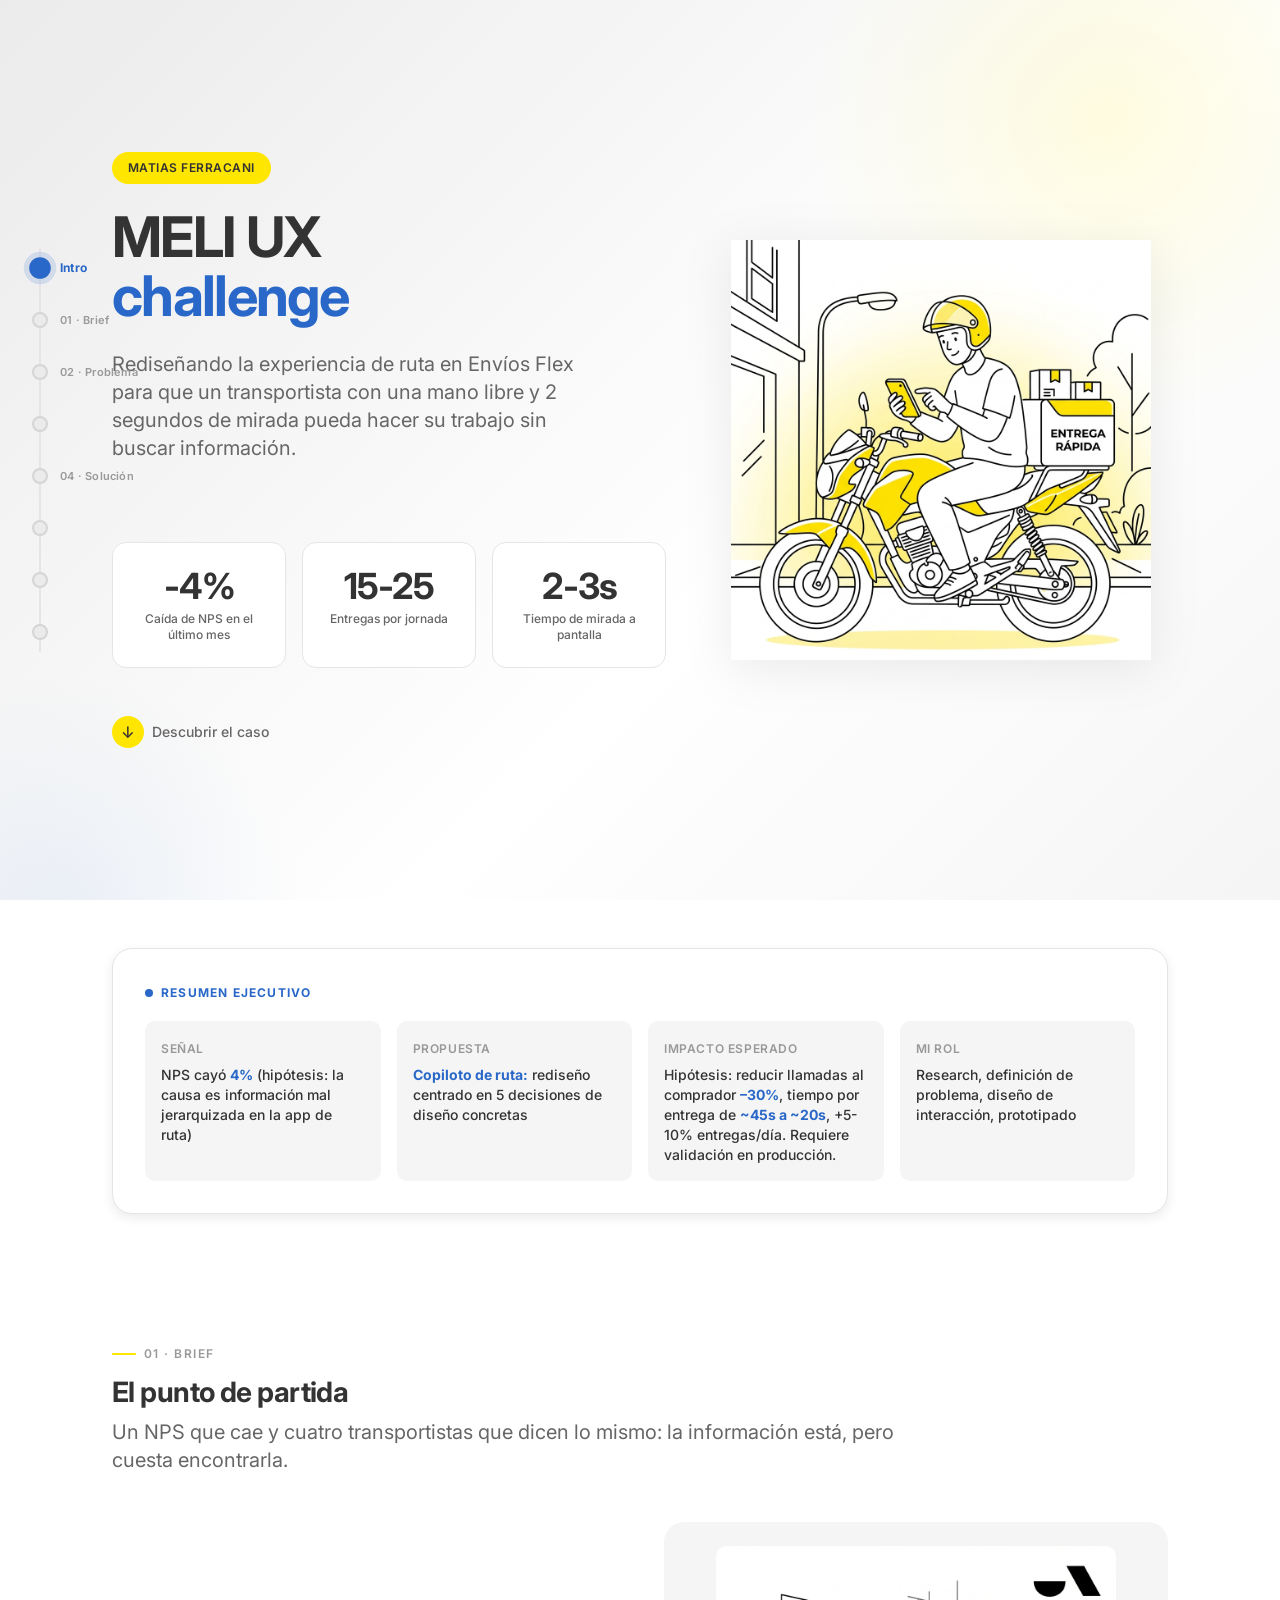
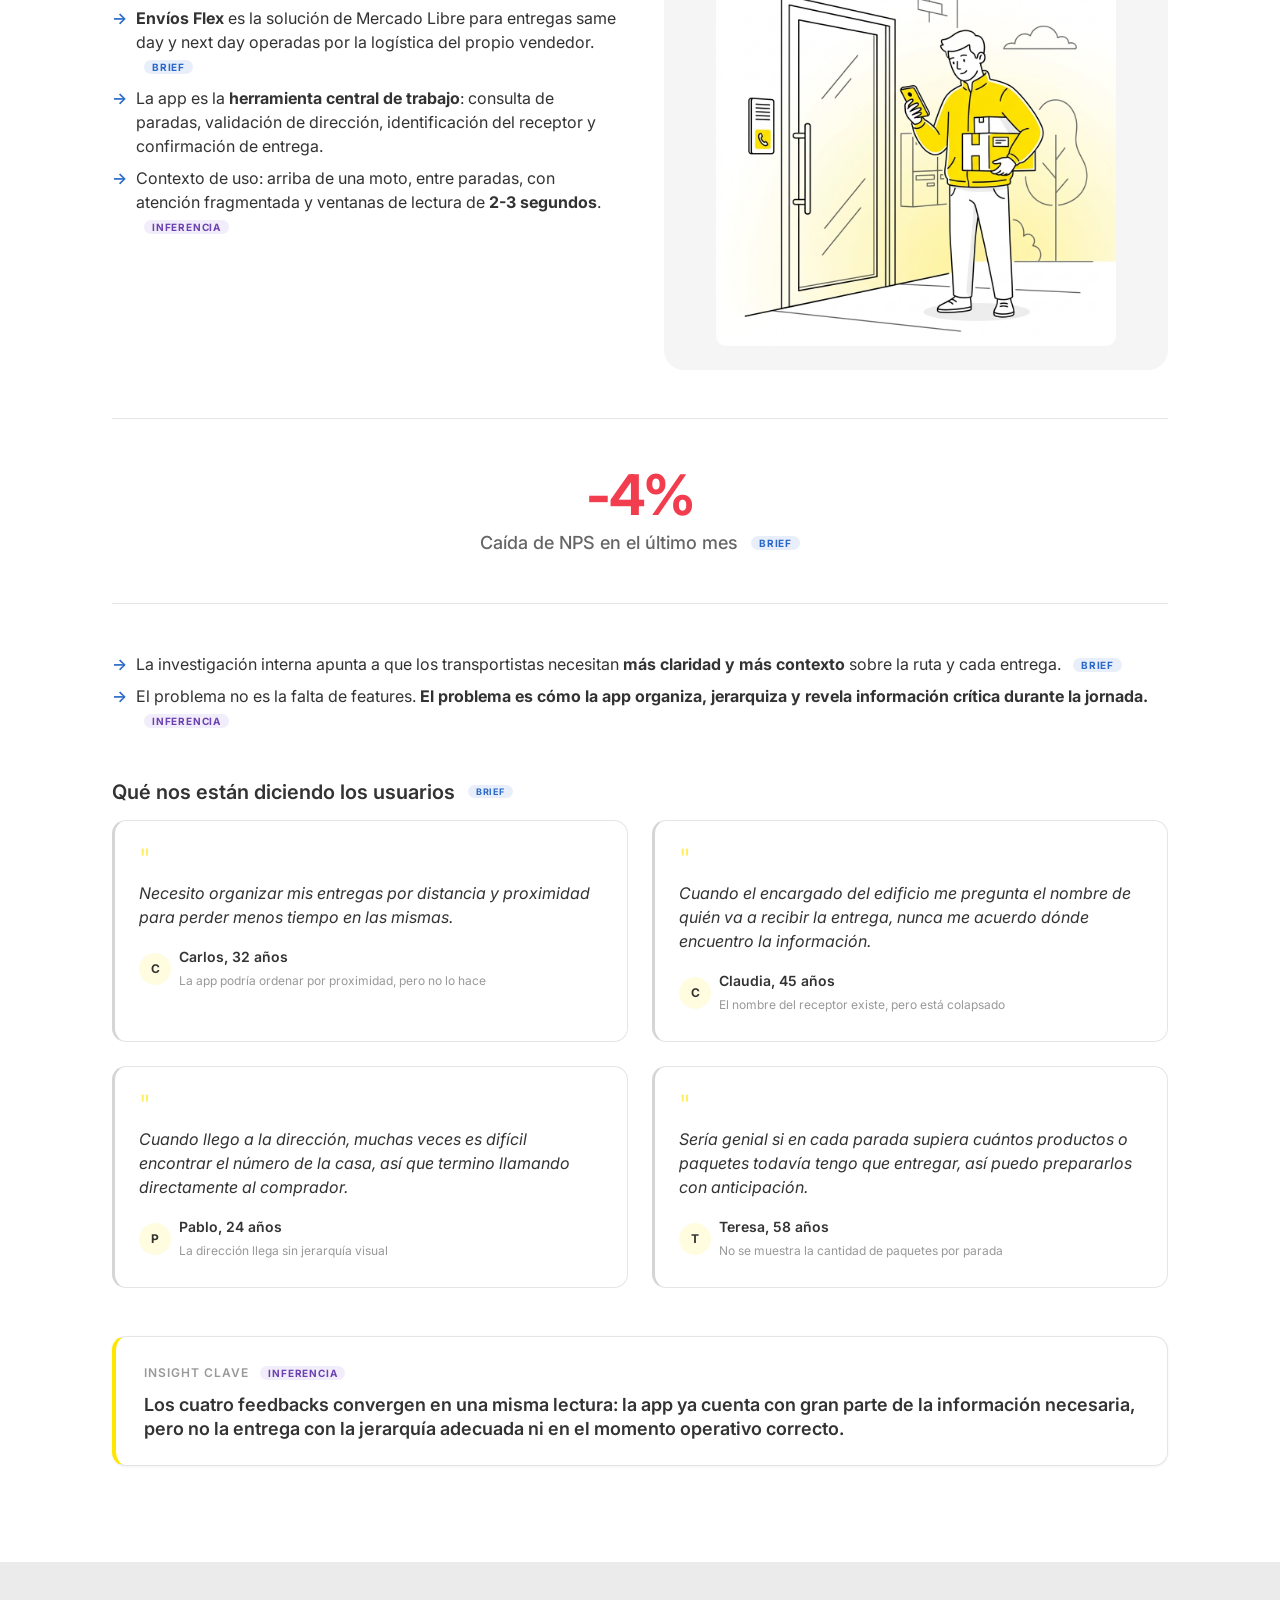
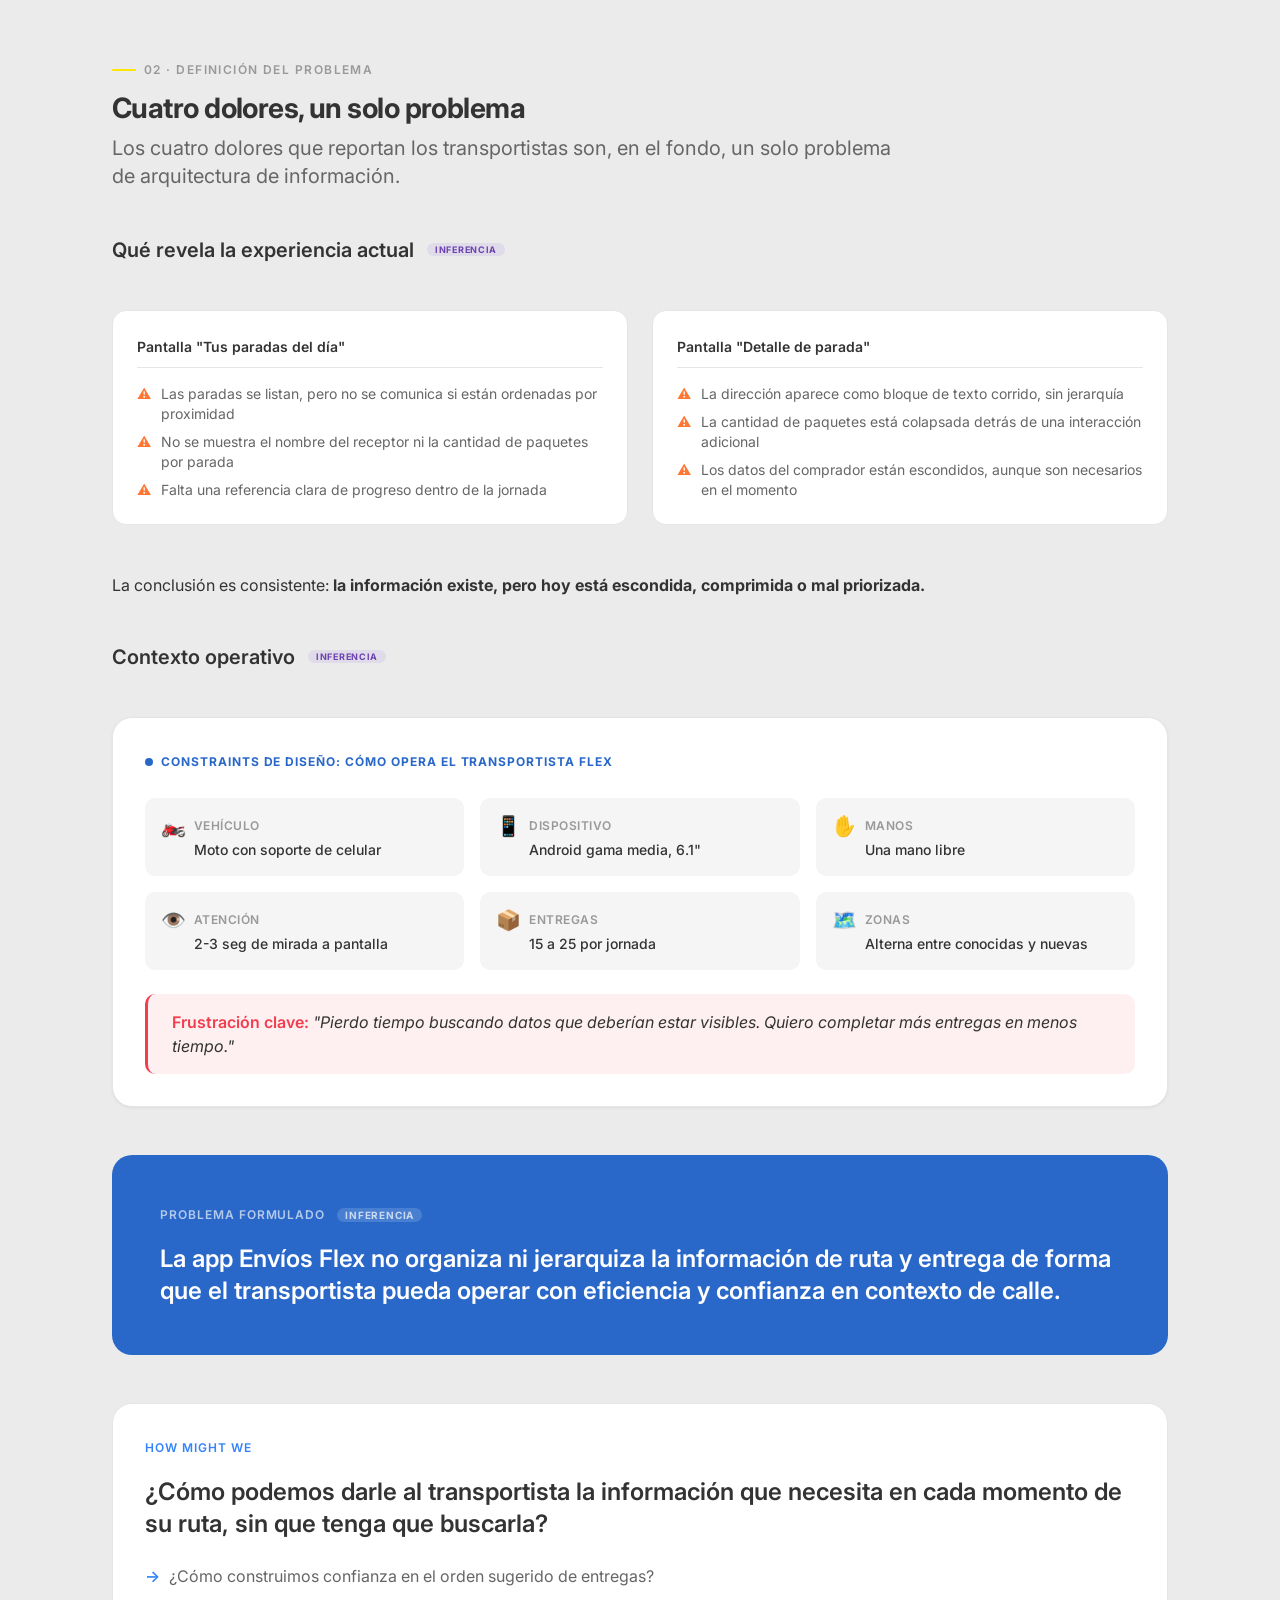
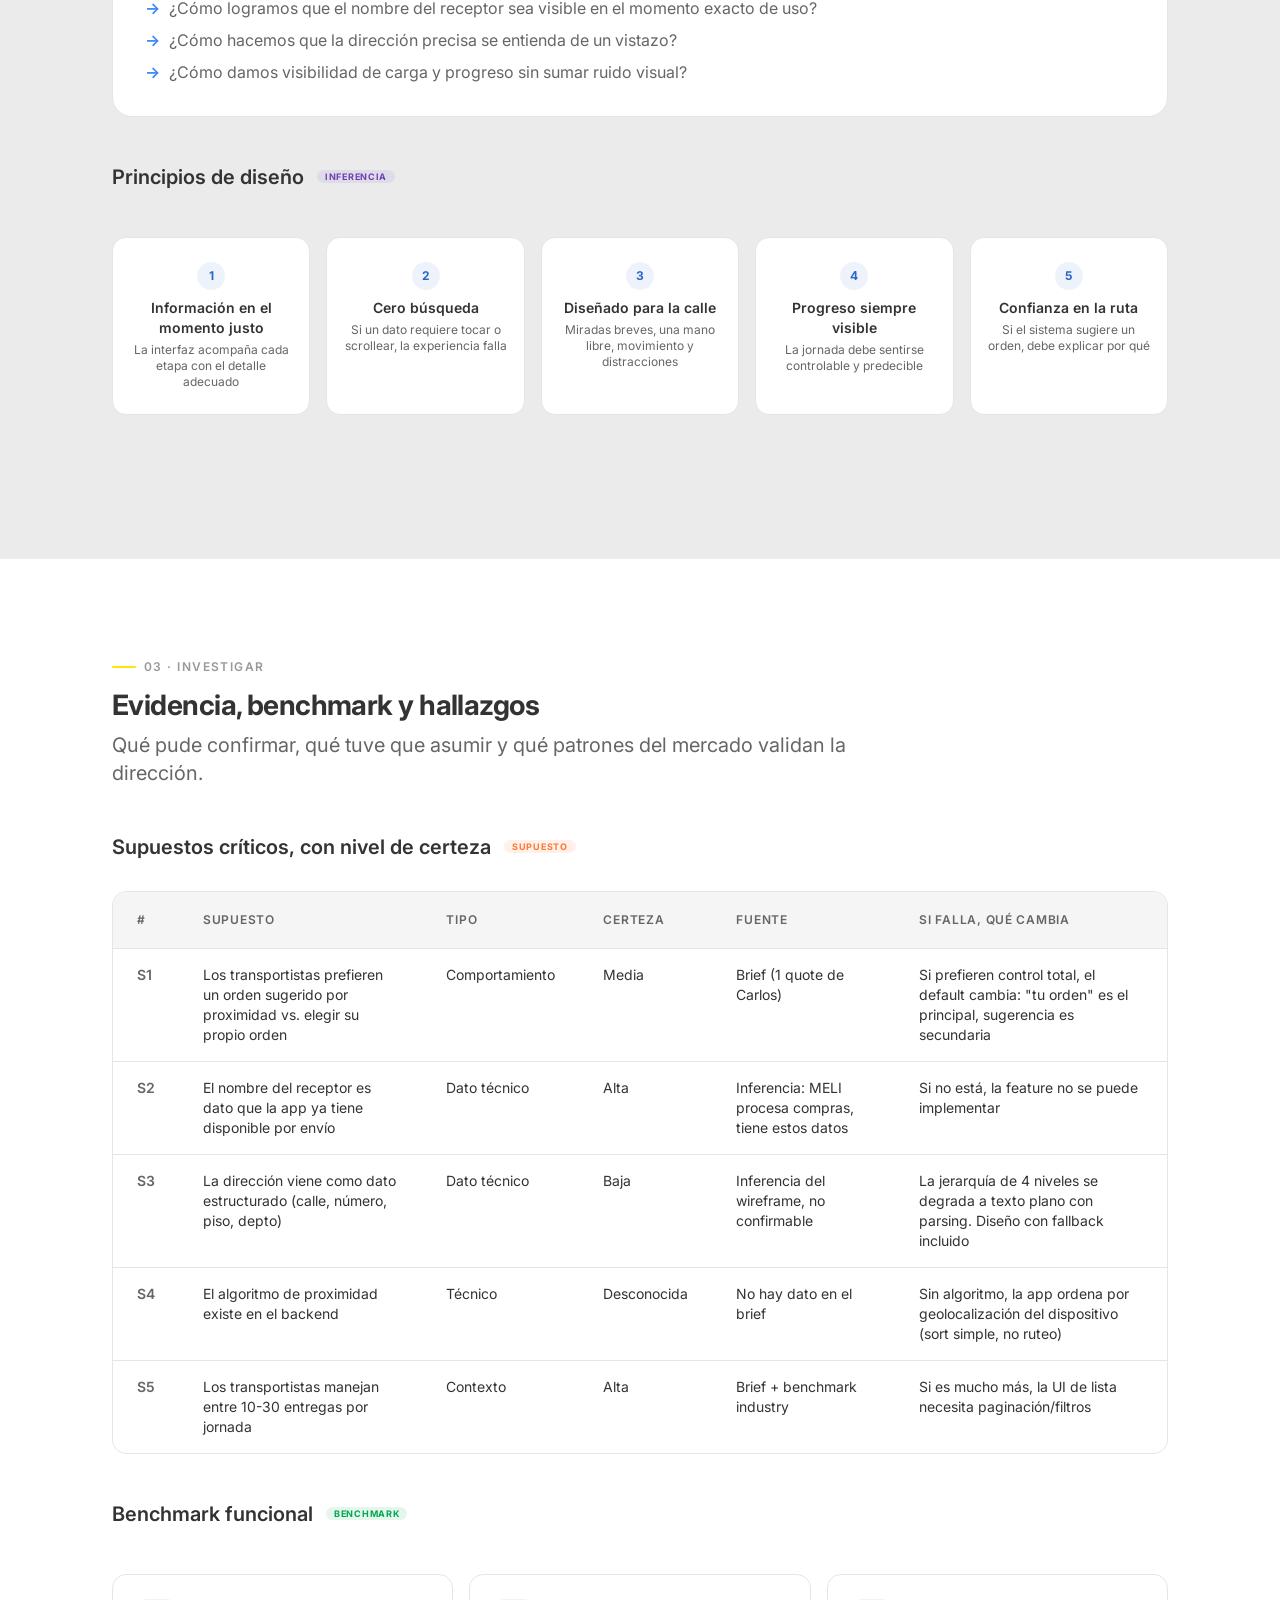
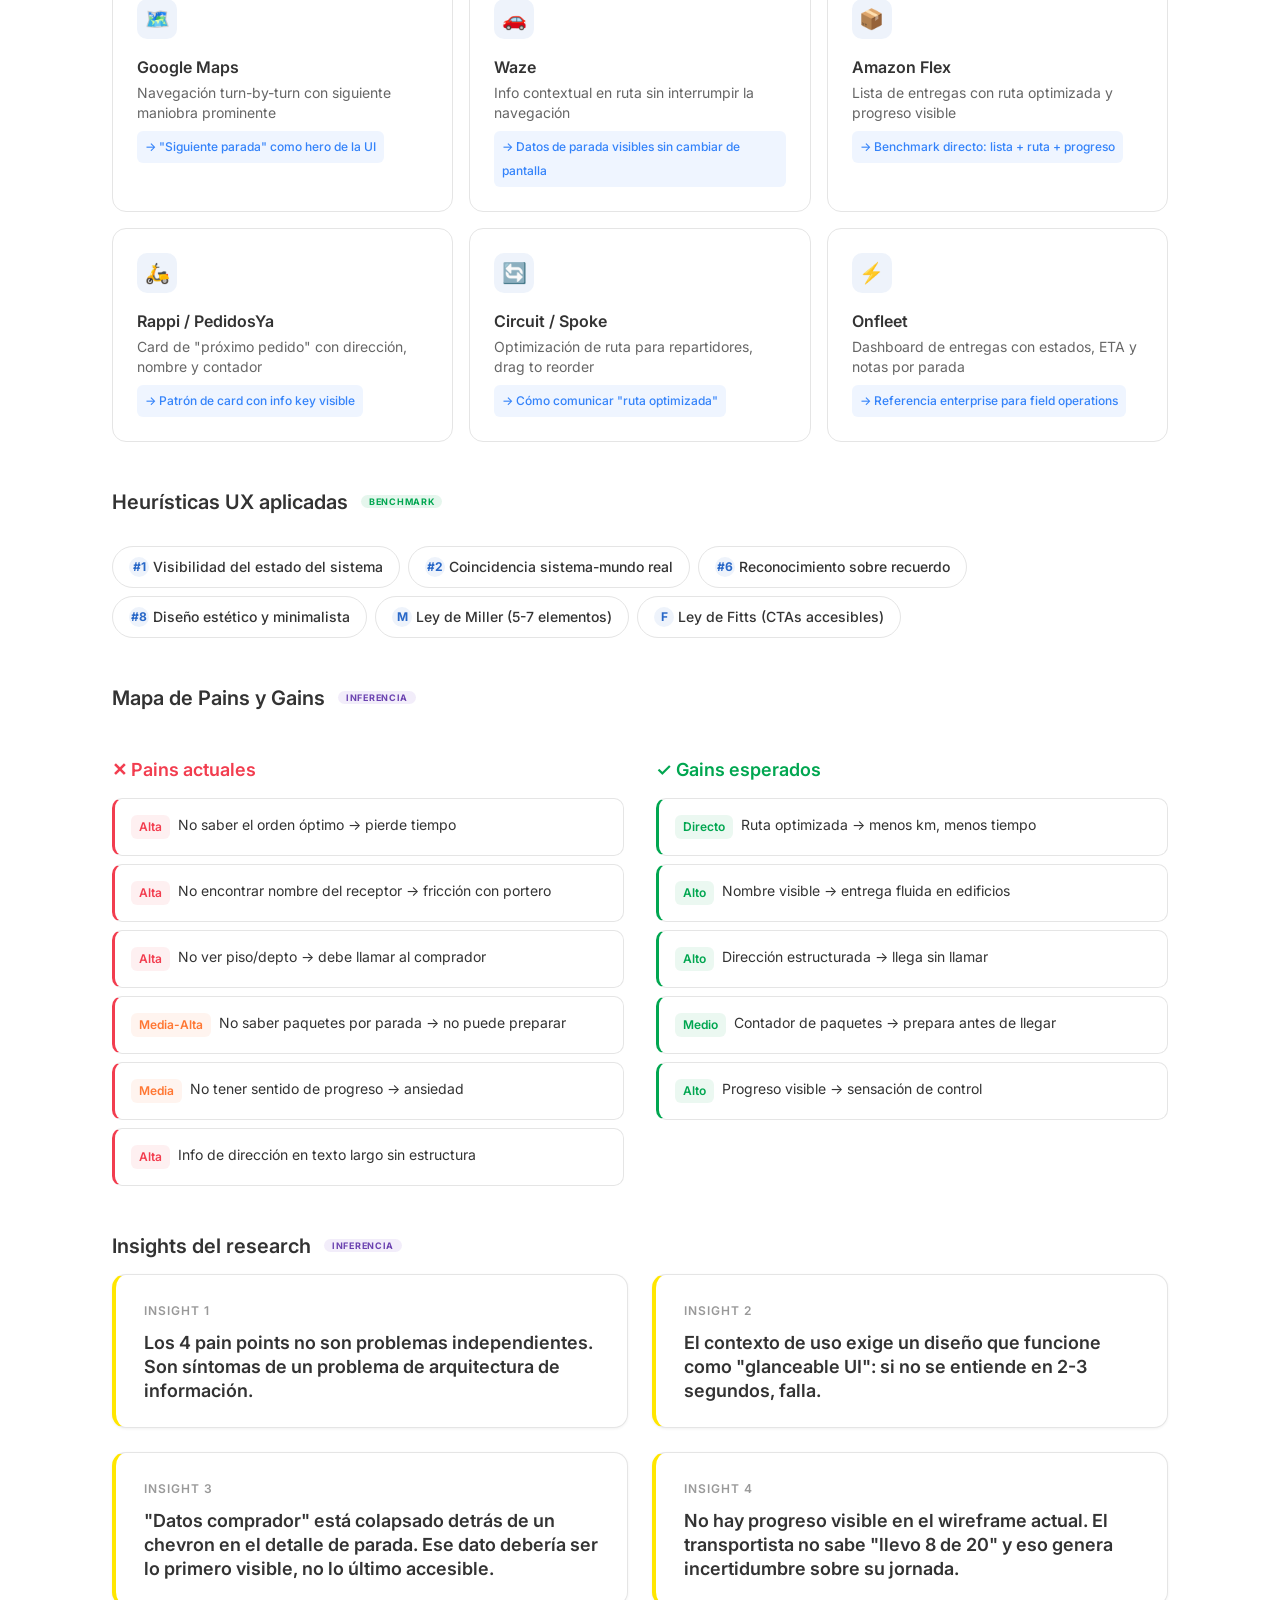
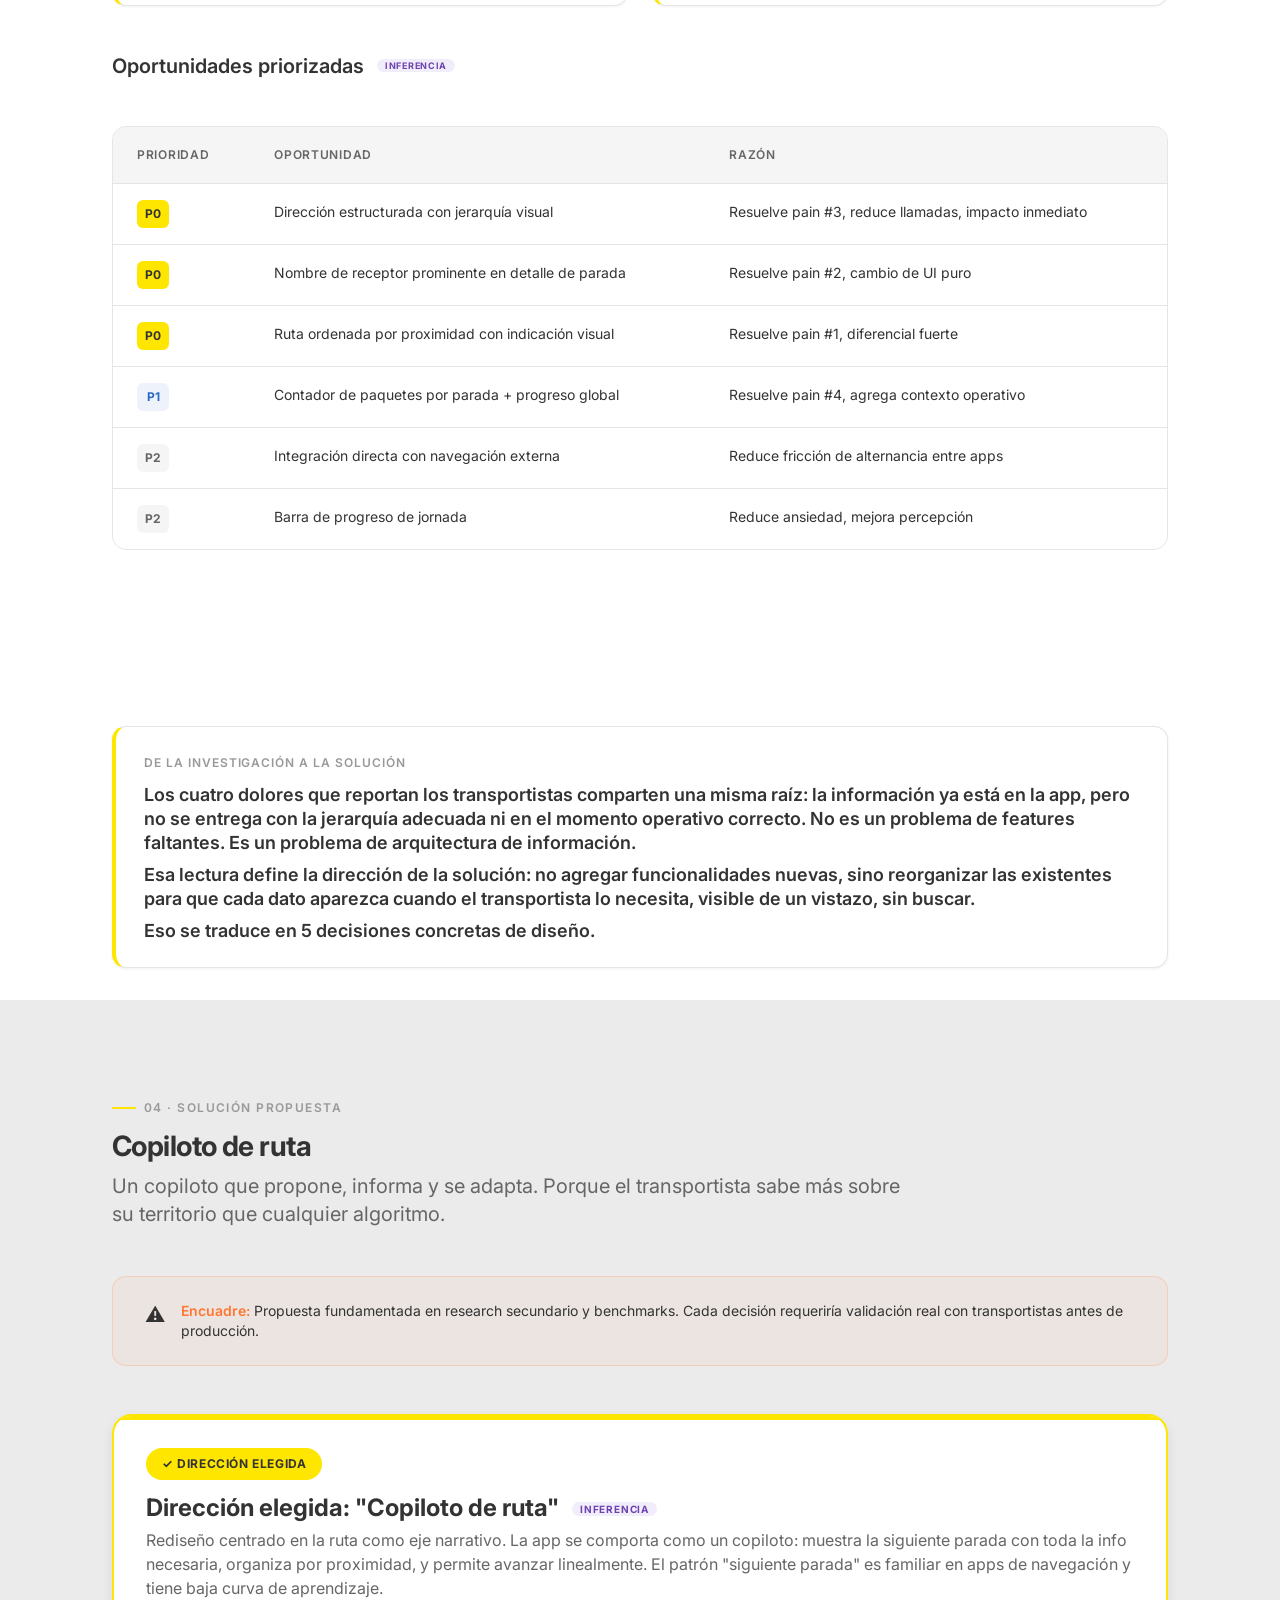
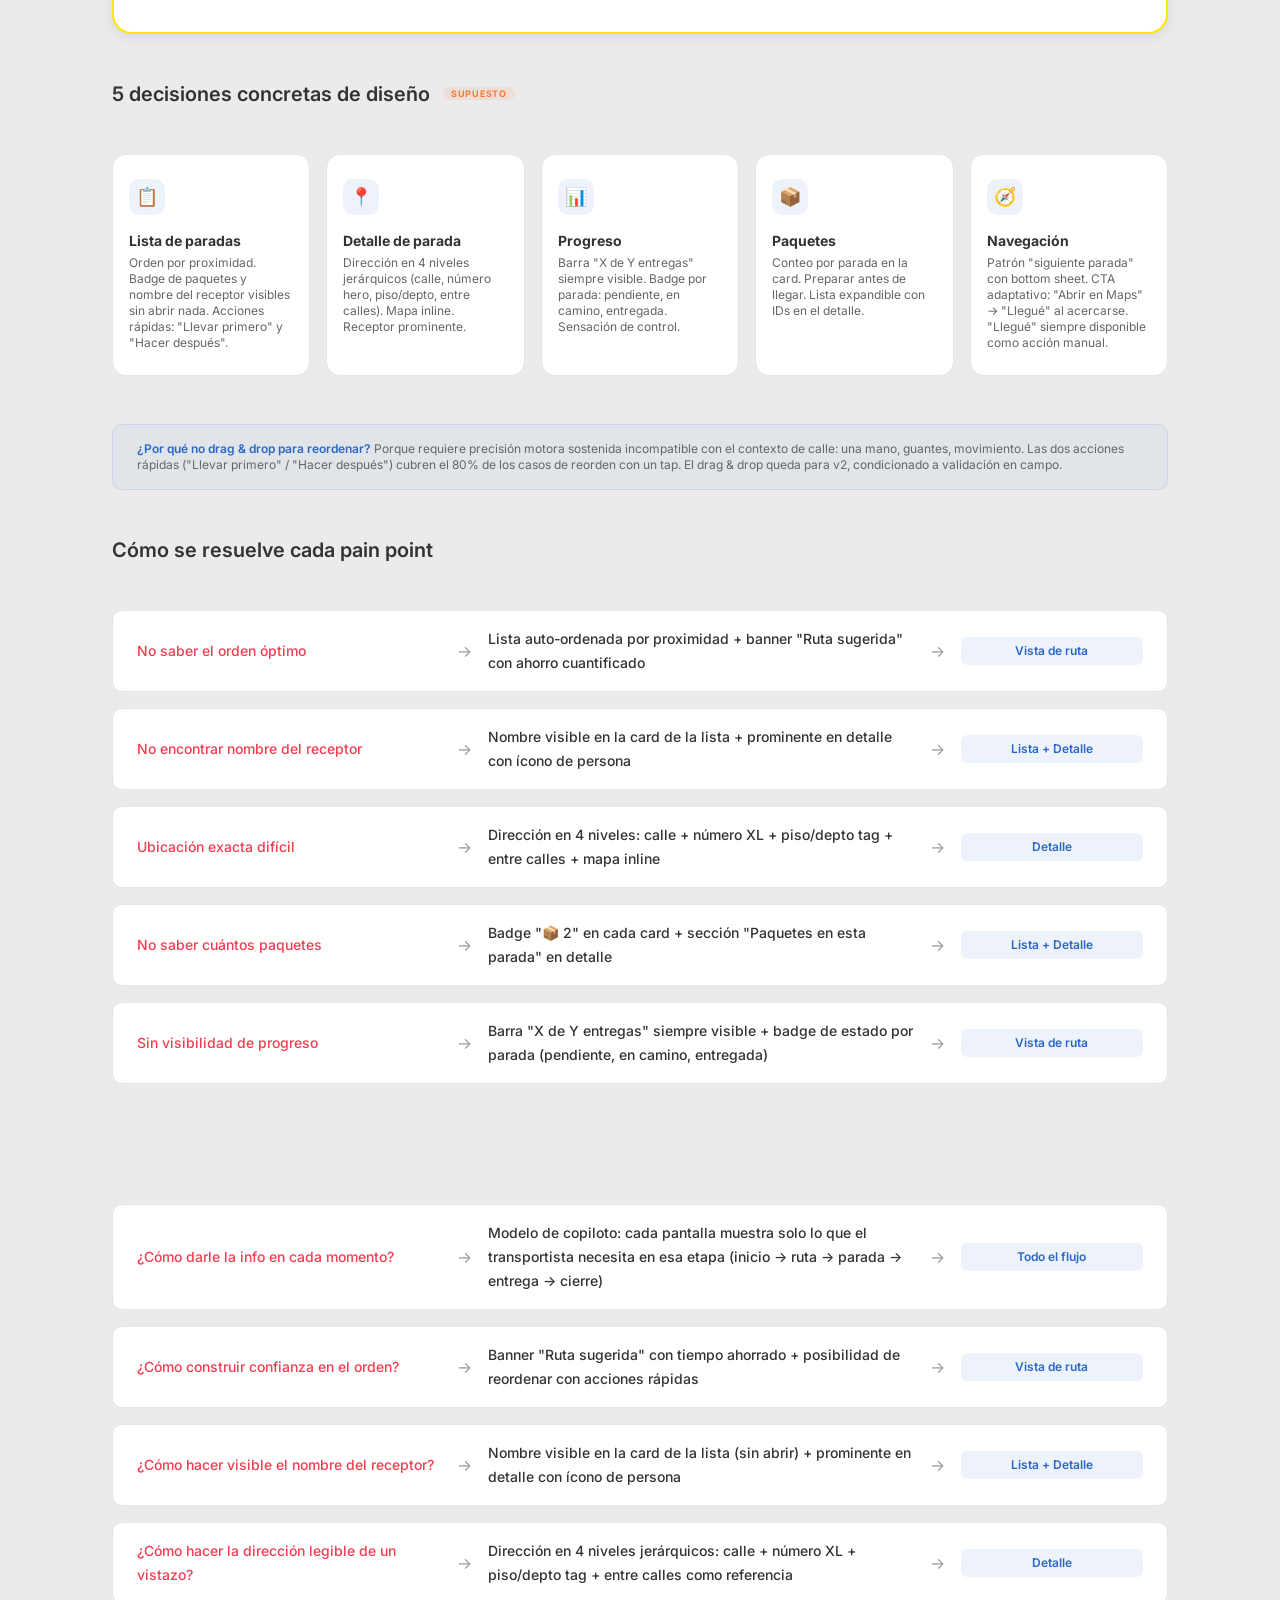
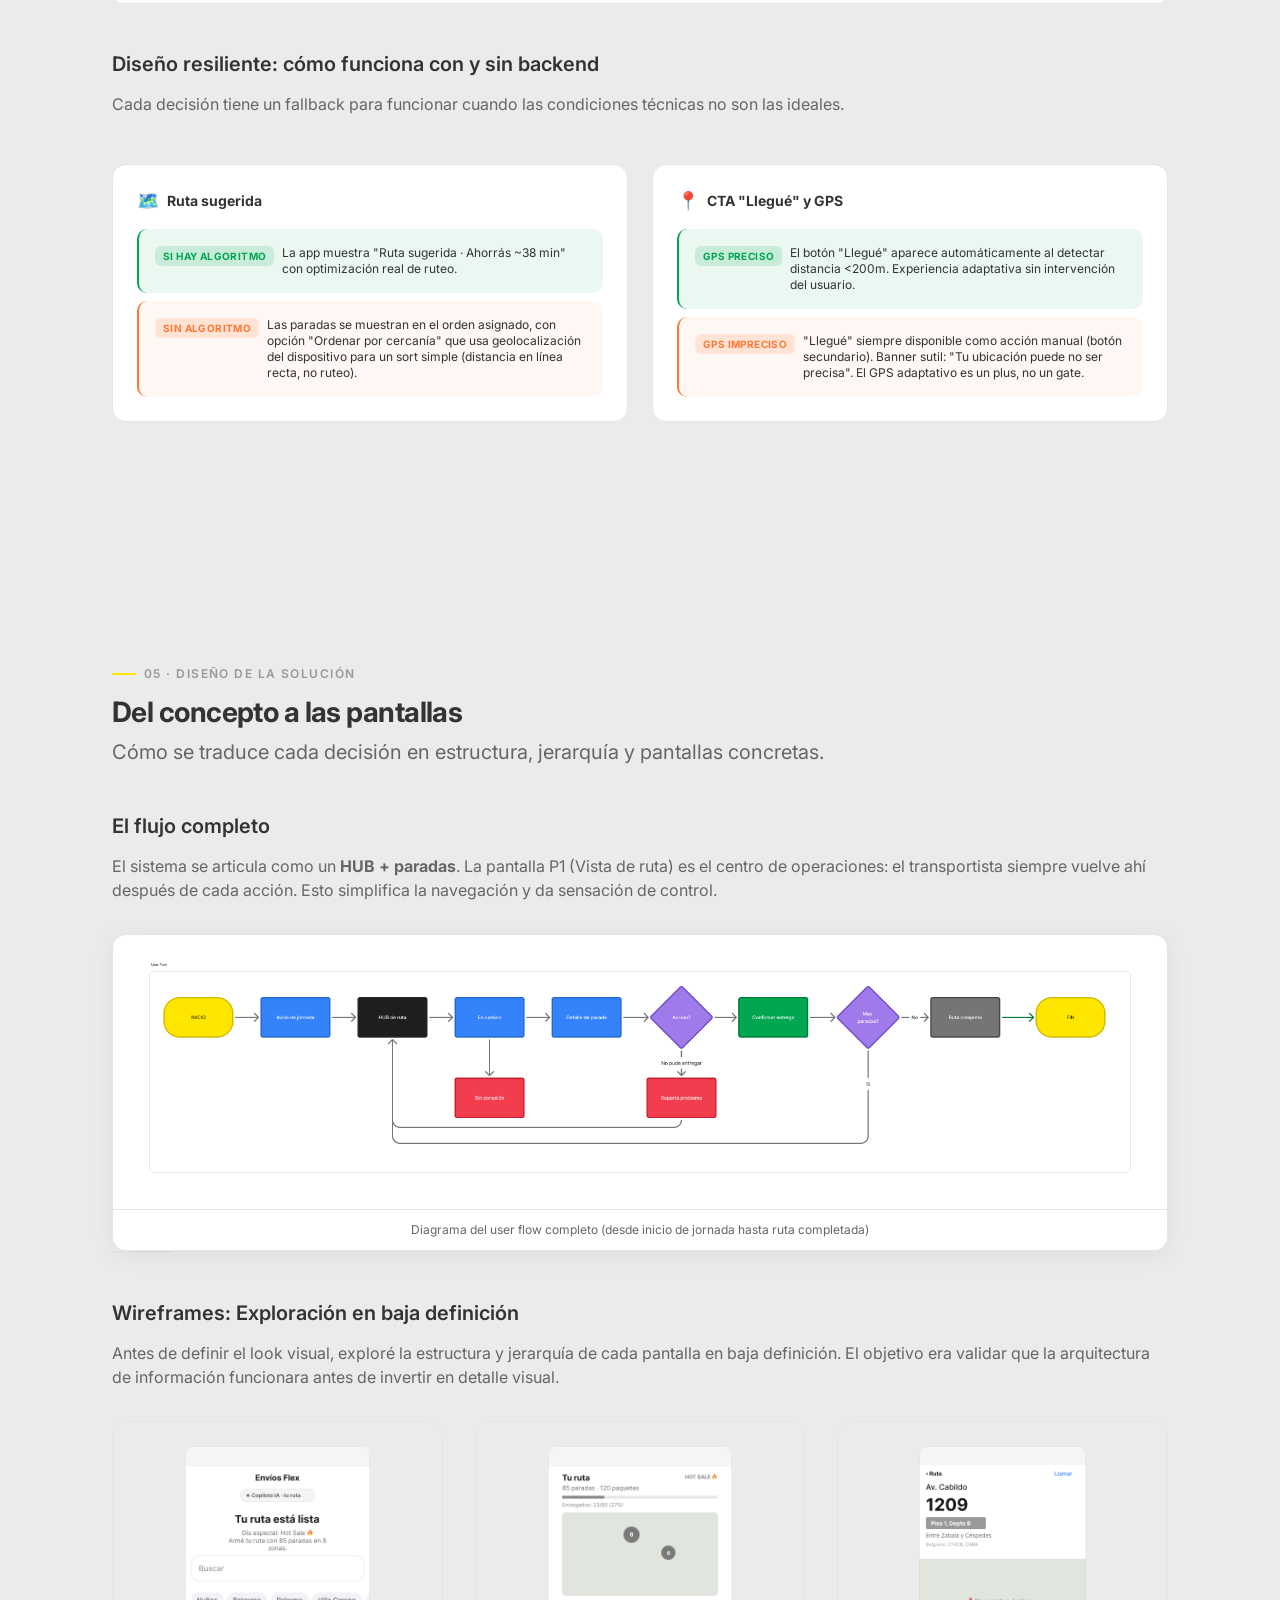
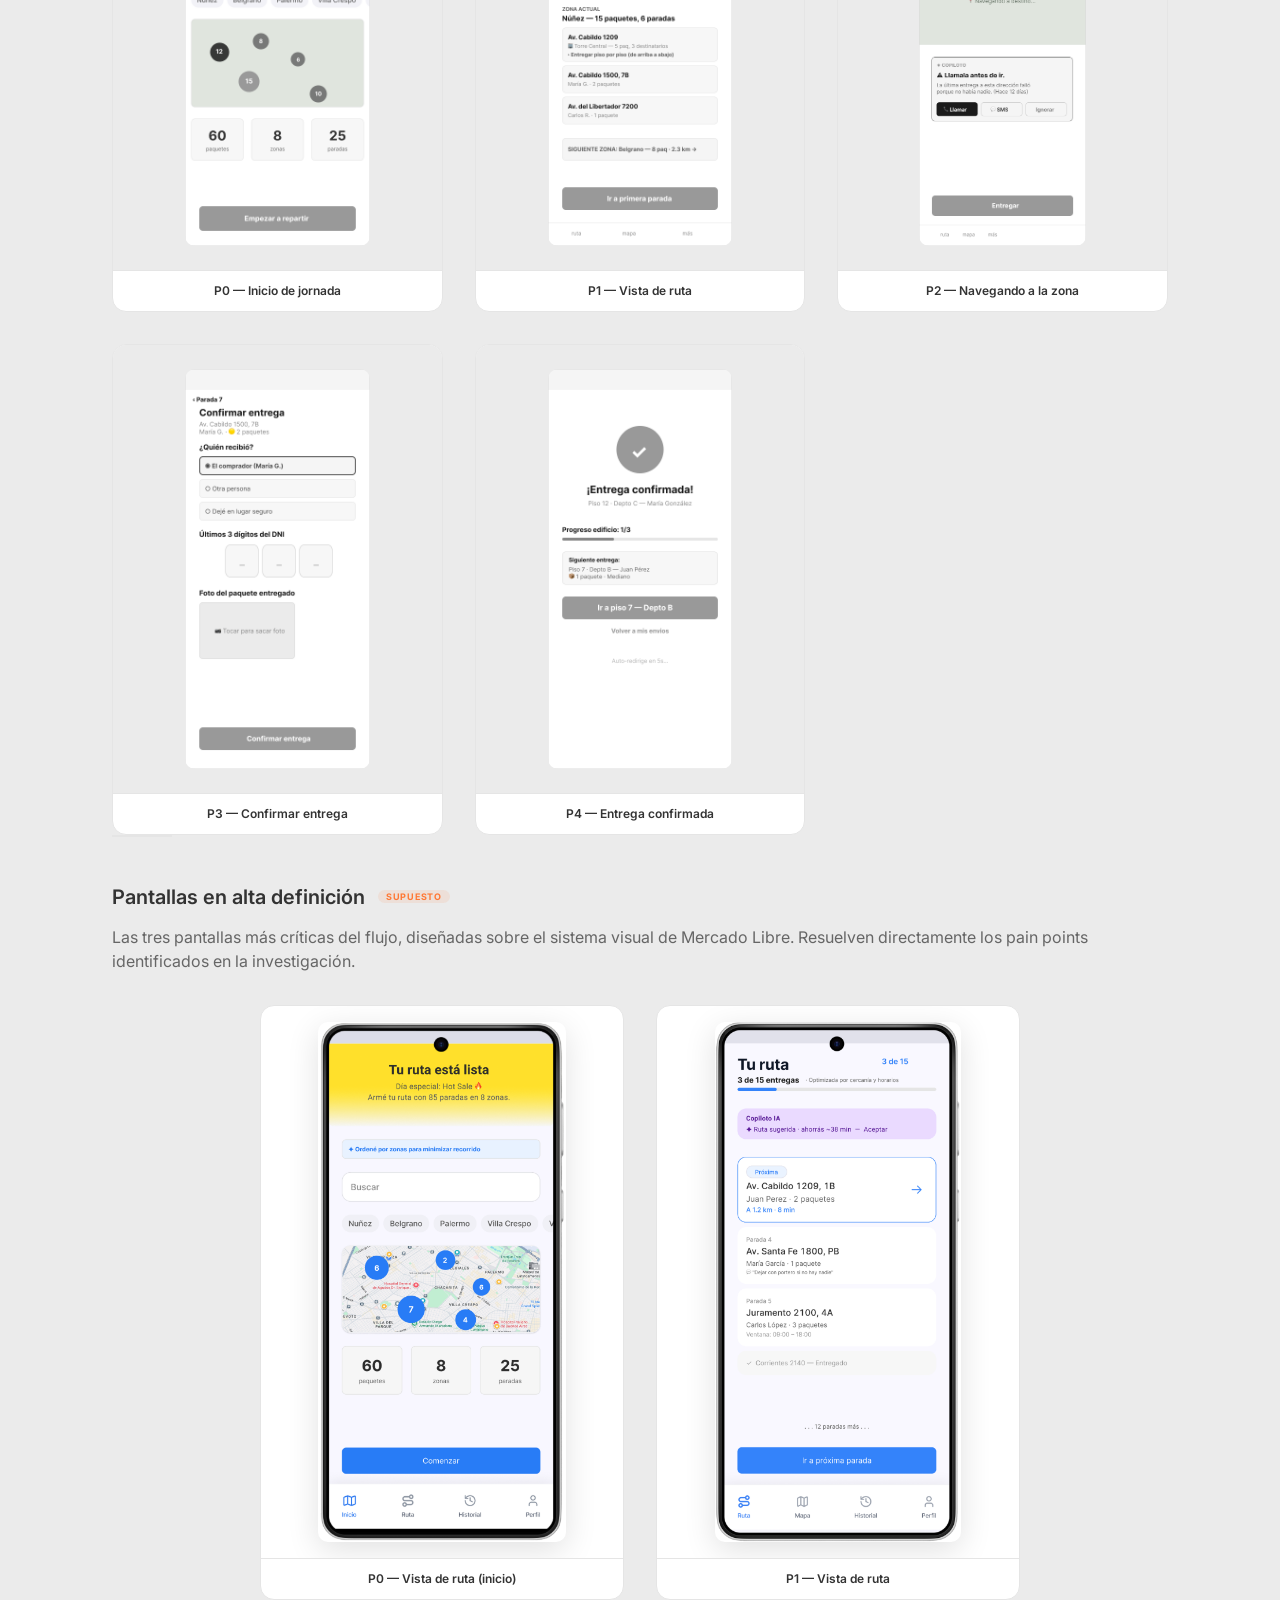
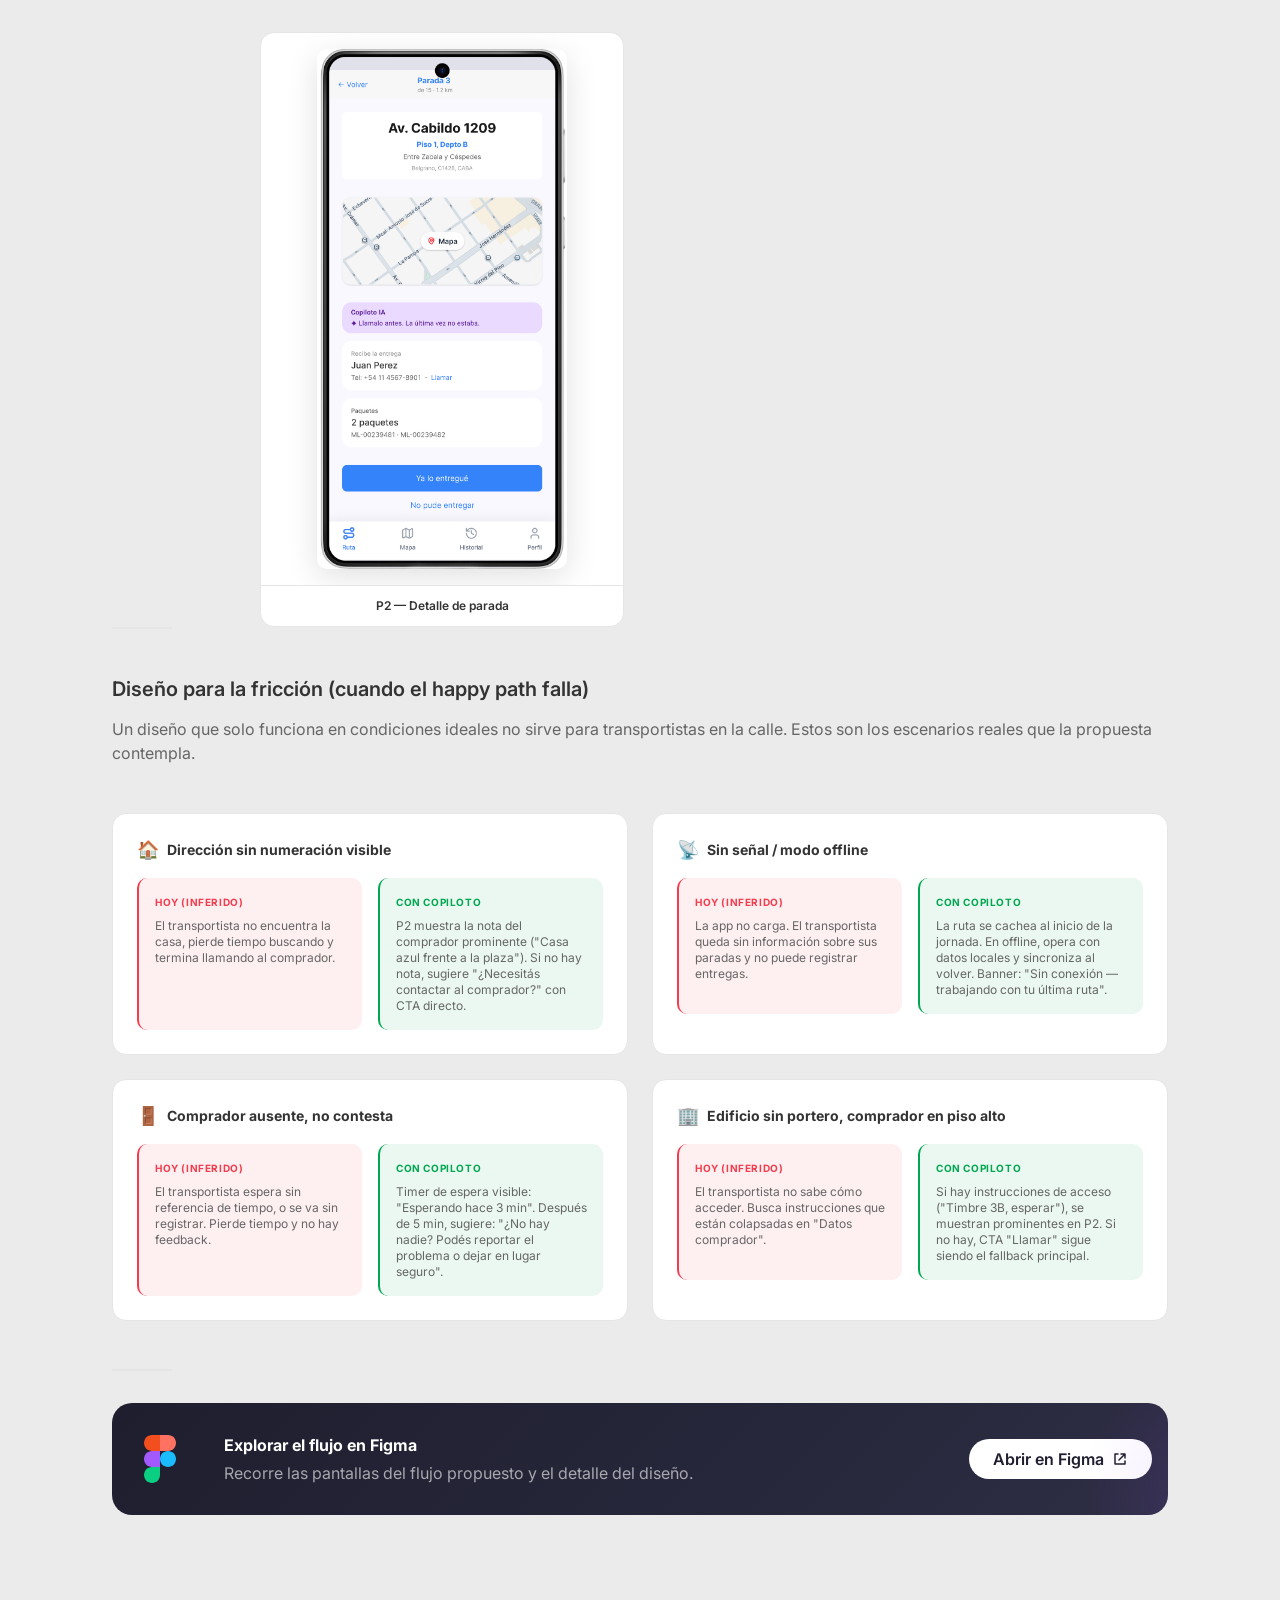
==== commit a86c12c3: "fix: usar nombres de archivo sin caracteres especiales para producción - Copiar imágenes hi-fi con n" ====
--- a/web/index.html
+++ b/web/index.html
@@ -940,31 +940,31 @@
       <div class="screen-gallery screen-gallery--wireframes">
         <div class="screen-gallery__item reveal stagger-1">
           <div class="screen-gallery__img-wrap">
-            <img src="img/wireframes-v2/P0 · Inicio de jornada — Hot Sale.png" alt="Wireframe P0 — Inicio de jornada" class="screen-gallery__img">
+            <img src="img/wireframes-v2/wf-p0-inicio-hotsale.png" alt="Wireframe P0 — Inicio de jornada" class="screen-gallery__img">
           </div>
           <div class="screen-gallery__label">P0 — Inicio de jornada</div>
         </div>
         <div class="screen-gallery__item reveal stagger-2">
           <div class="screen-gallery__img-wrap">
-            <img src="img/wireframes-v2/P1 · Vista de ruta.png" alt="Wireframe P1 — Vista de ruta" class="screen-gallery__img">
+            <img src="img/wireframes-v2/wf-p1-vista-ruta.png" alt="Wireframe P1 — Vista de ruta" class="screen-gallery__img">
           </div>
           <div class="screen-gallery__label">P1 — Vista de ruta</div>
         </div>
         <div class="screen-gallery__item reveal stagger-3">
           <div class="screen-gallery__img-wrap">
-            <img src="img/wireframes-v2/P2 · Navegando a la zona .png" alt="Wireframe P2 — Navegando a la zona" class="screen-gallery__img">
+            <img src="img/wireframes-v2/wf-p2-navegando-zona.png" alt="Wireframe P2 — Navegando a la zona" class="screen-gallery__img">
           </div>
           <div class="screen-gallery__label">P2 — Navegando a la zona</div>
         </div>
         <div class="screen-gallery__item reveal stagger-4">
           <div class="screen-gallery__img-wrap">
-            <img src="img/wireframes-v2/P3· Confirmar entrega.png" alt="Wireframe P3 — Confirmar entrega" class="screen-gallery__img">
+            <img src="img/wireframes-v2/wf-p3-confirmar-entrega.png" alt="Wireframe P3 — Confirmar entrega" class="screen-gallery__img">
           </div>
           <div class="screen-gallery__label">P3 — Confirmar entrega</div>
         </div>
         <div class="screen-gallery__item reveal stagger-5">
           <div class="screen-gallery__img-wrap">
-            <img src="img/wireframes-v2/P4 · Entrega confirmada.png" alt="Wireframe P4 — Entrega confirmada" class="screen-gallery__img">
+            <img src="img/wireframes-v2/wf-p4-entrega-confirmada.png" alt="Wireframe P4 — Entrega confirmada" class="screen-gallery__img">
           </div>
           <div class="screen-gallery__label">P4 — Entrega confirmada</div>
         </div>
@@ -983,19 +983,19 @@
       <div class="screen-gallery screen-gallery--highfi">
         <div class="screen-gallery__item reveal stagger-1">
           <div class="screen-gallery__img-wrap">
-            <img src="img/Hi-fi/P0 · Vista de ruta.png" alt="High-Fi P0 — Vista de ruta (inicio)" class="screen-gallery__img">
+            <img src="img/highfi-p0-vista-ruta.png" alt="High-Fi P0 — Vista de ruta (inicio)" class="screen-gallery__img">
           </div>
           <div class="screen-gallery__label">P0 — Vista de ruta (inicio)</div>
         </div>
         <div class="screen-gallery__item reveal stagger-2">
           <div class="screen-gallery__img-wrap">
-            <img src="img/Hi-fi/P1 · Vista de ruta.png" alt="High-Fi P1 — Vista de ruta" class="screen-gallery__img">
+            <img src="img/highfi-p1-vista-ruta-v2.png" alt="High-Fi P1 — Vista de ruta" class="screen-gallery__img">
           </div>
           <div class="screen-gallery__label">P1 — Vista de ruta</div>
         </div>
         <div class="screen-gallery__item reveal stagger-3">
           <div class="screen-gallery__img-wrap">
-            <img src="img/Hi-fi/P2 · Detalle de parada.png" alt="High-Fi P2 — Detalle de parada" class="screen-gallery__img">
+            <img src="img/highfi-p2-detalle-parada-v2.png" alt="High-Fi P2 — Detalle de parada" class="screen-gallery__img">
           </div>
           <div class="screen-gallery__label">P2 — Detalle de parada</div>
         </div>
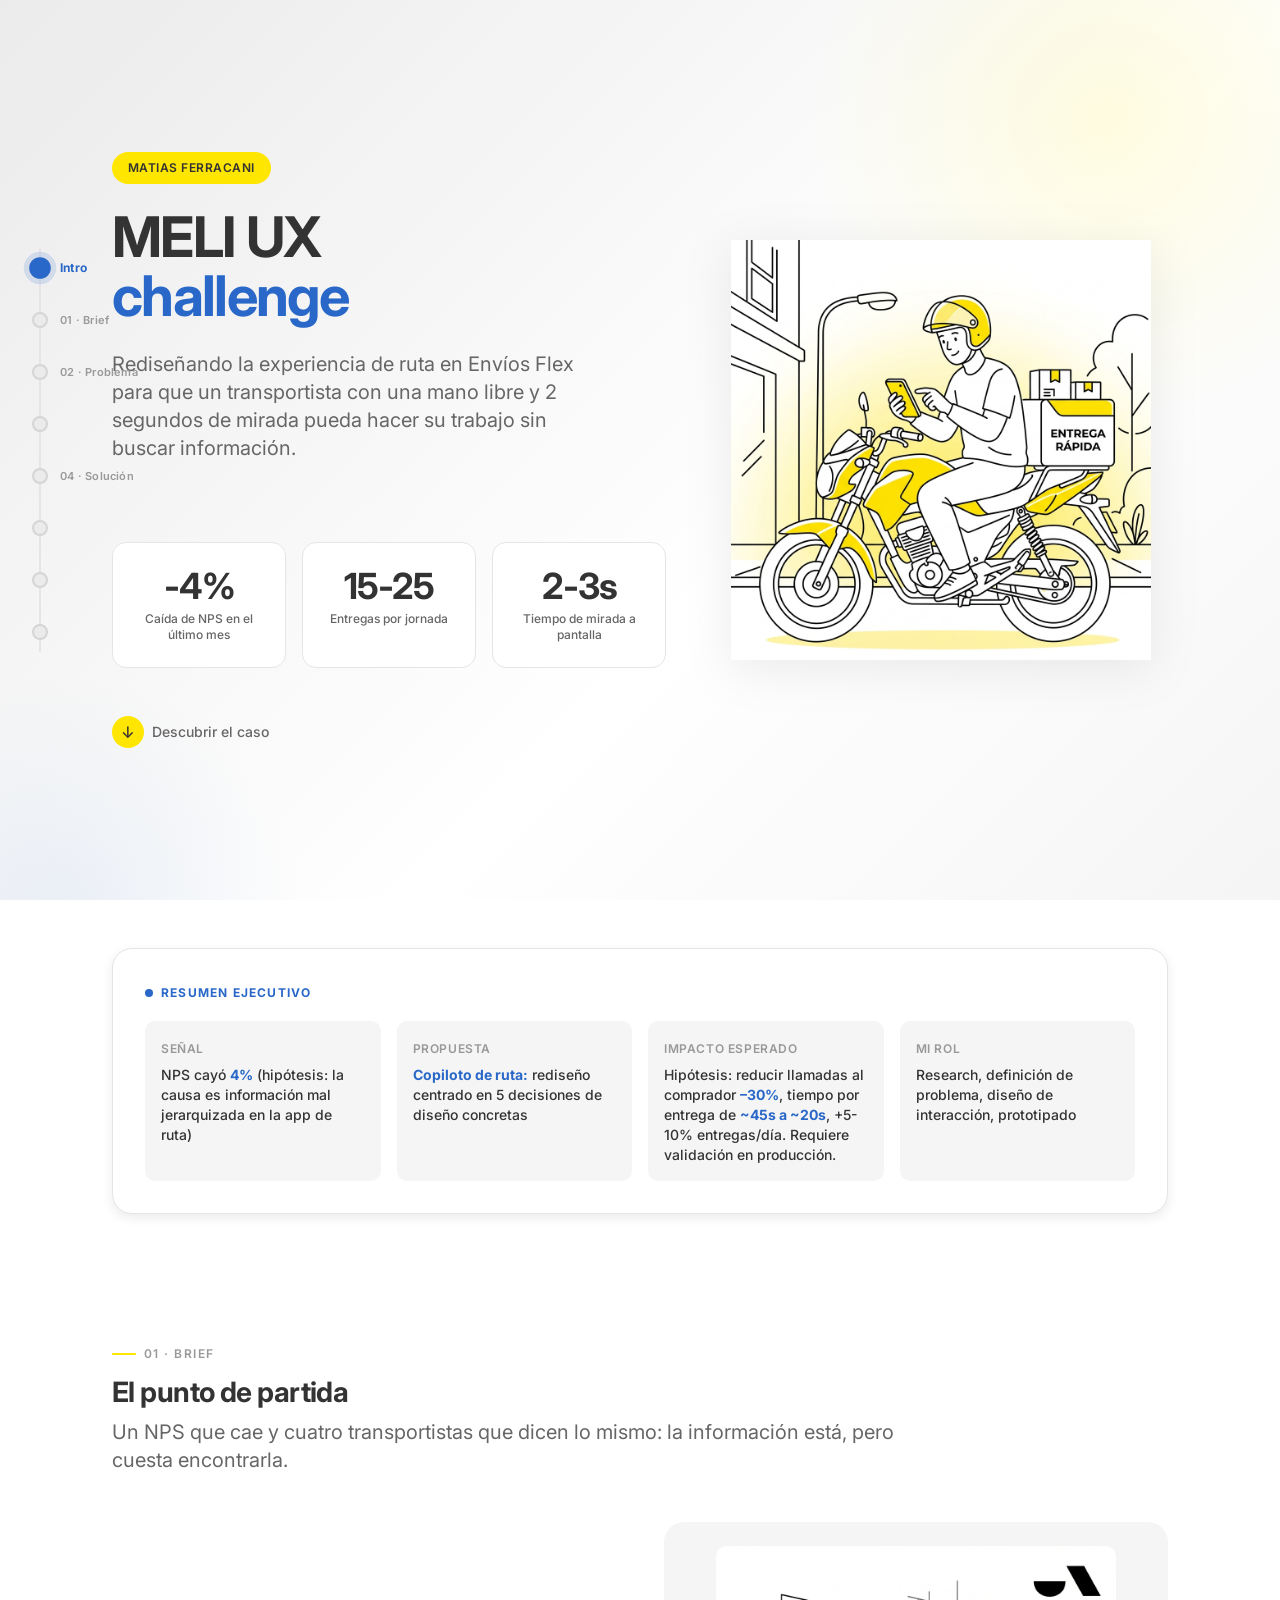
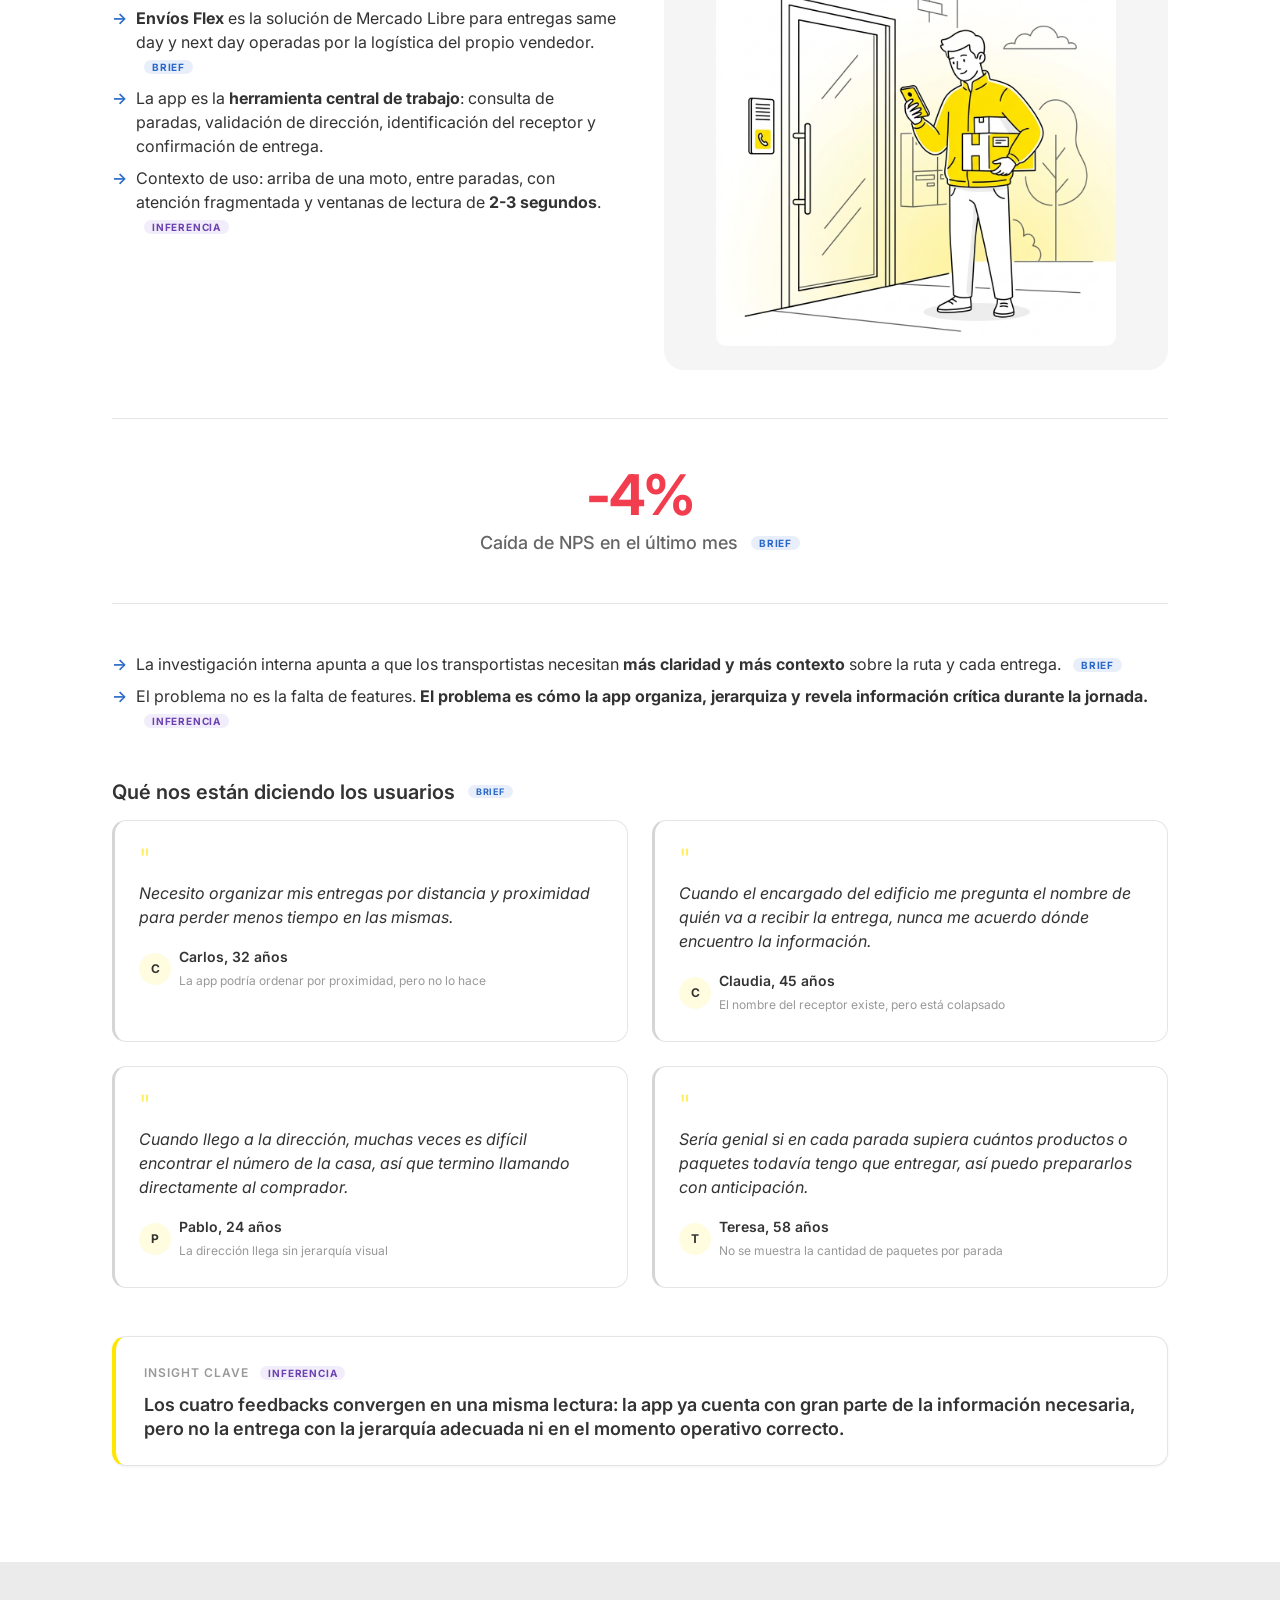
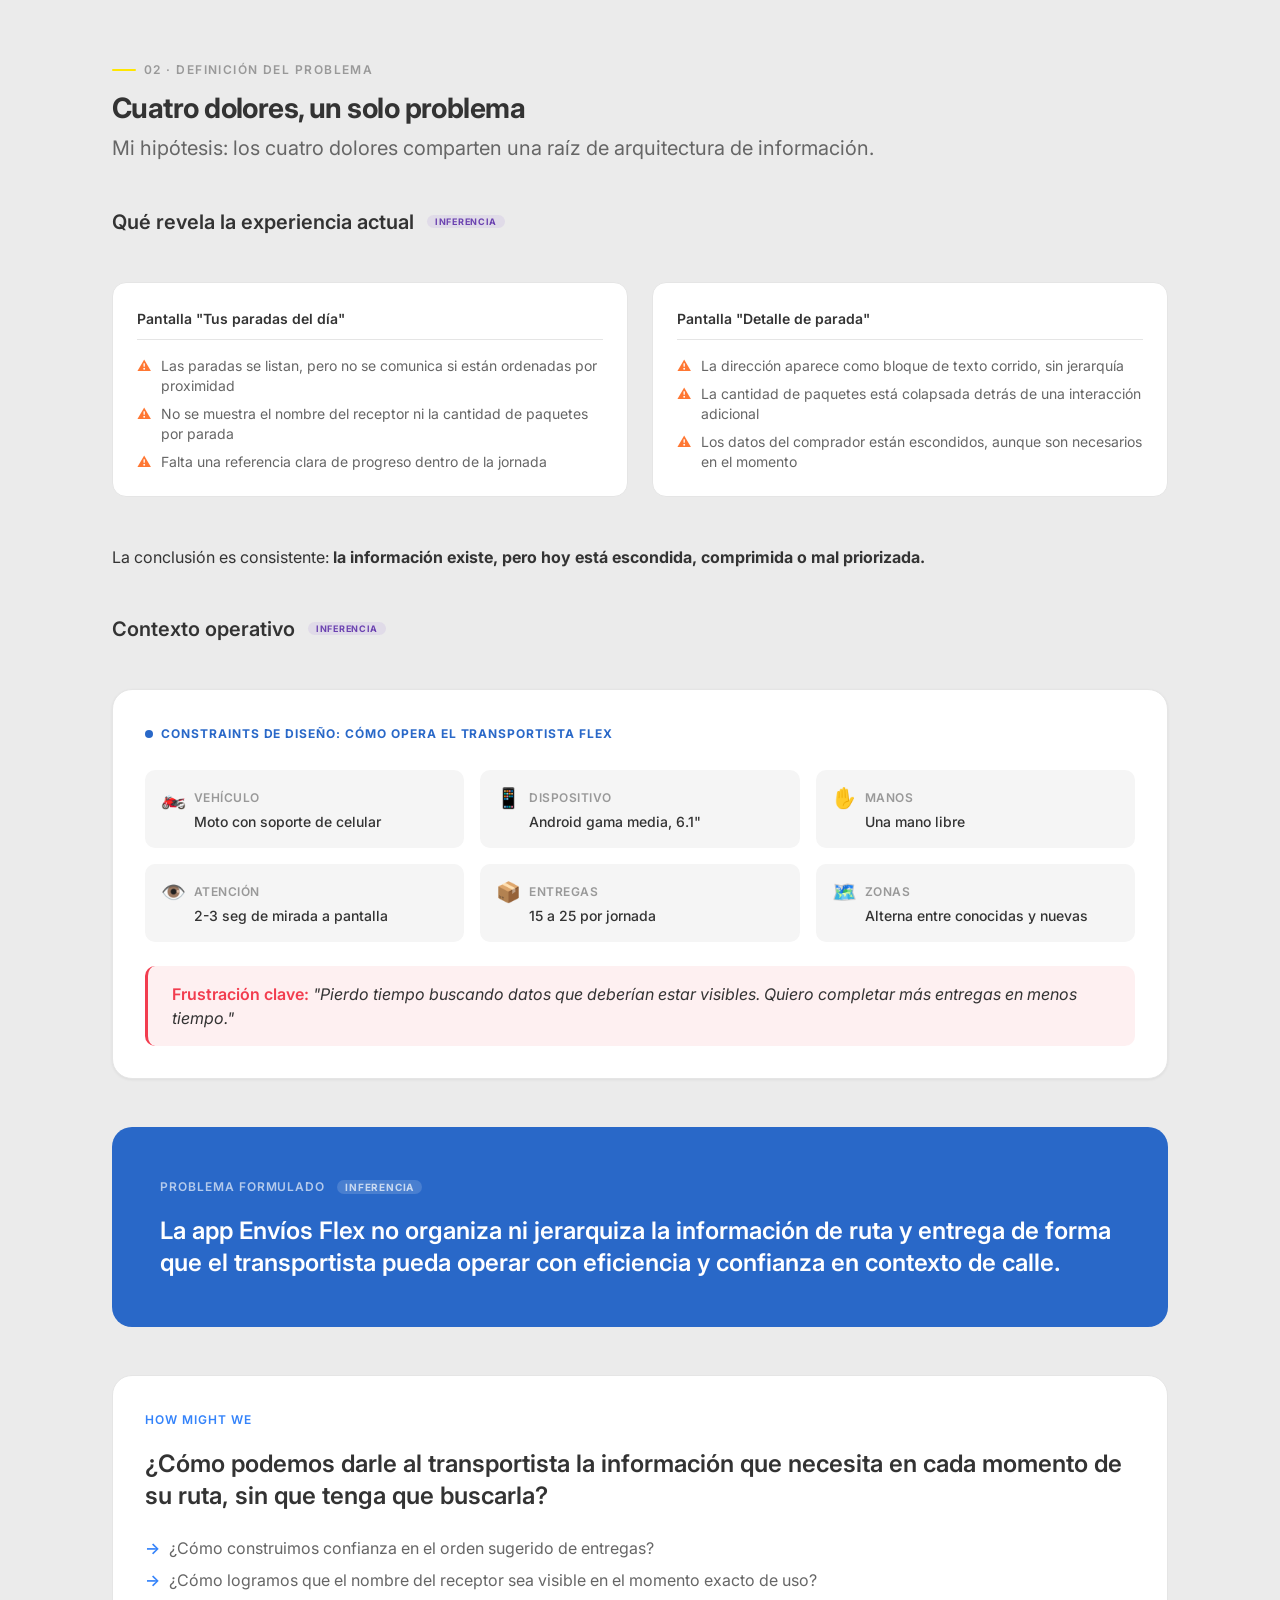
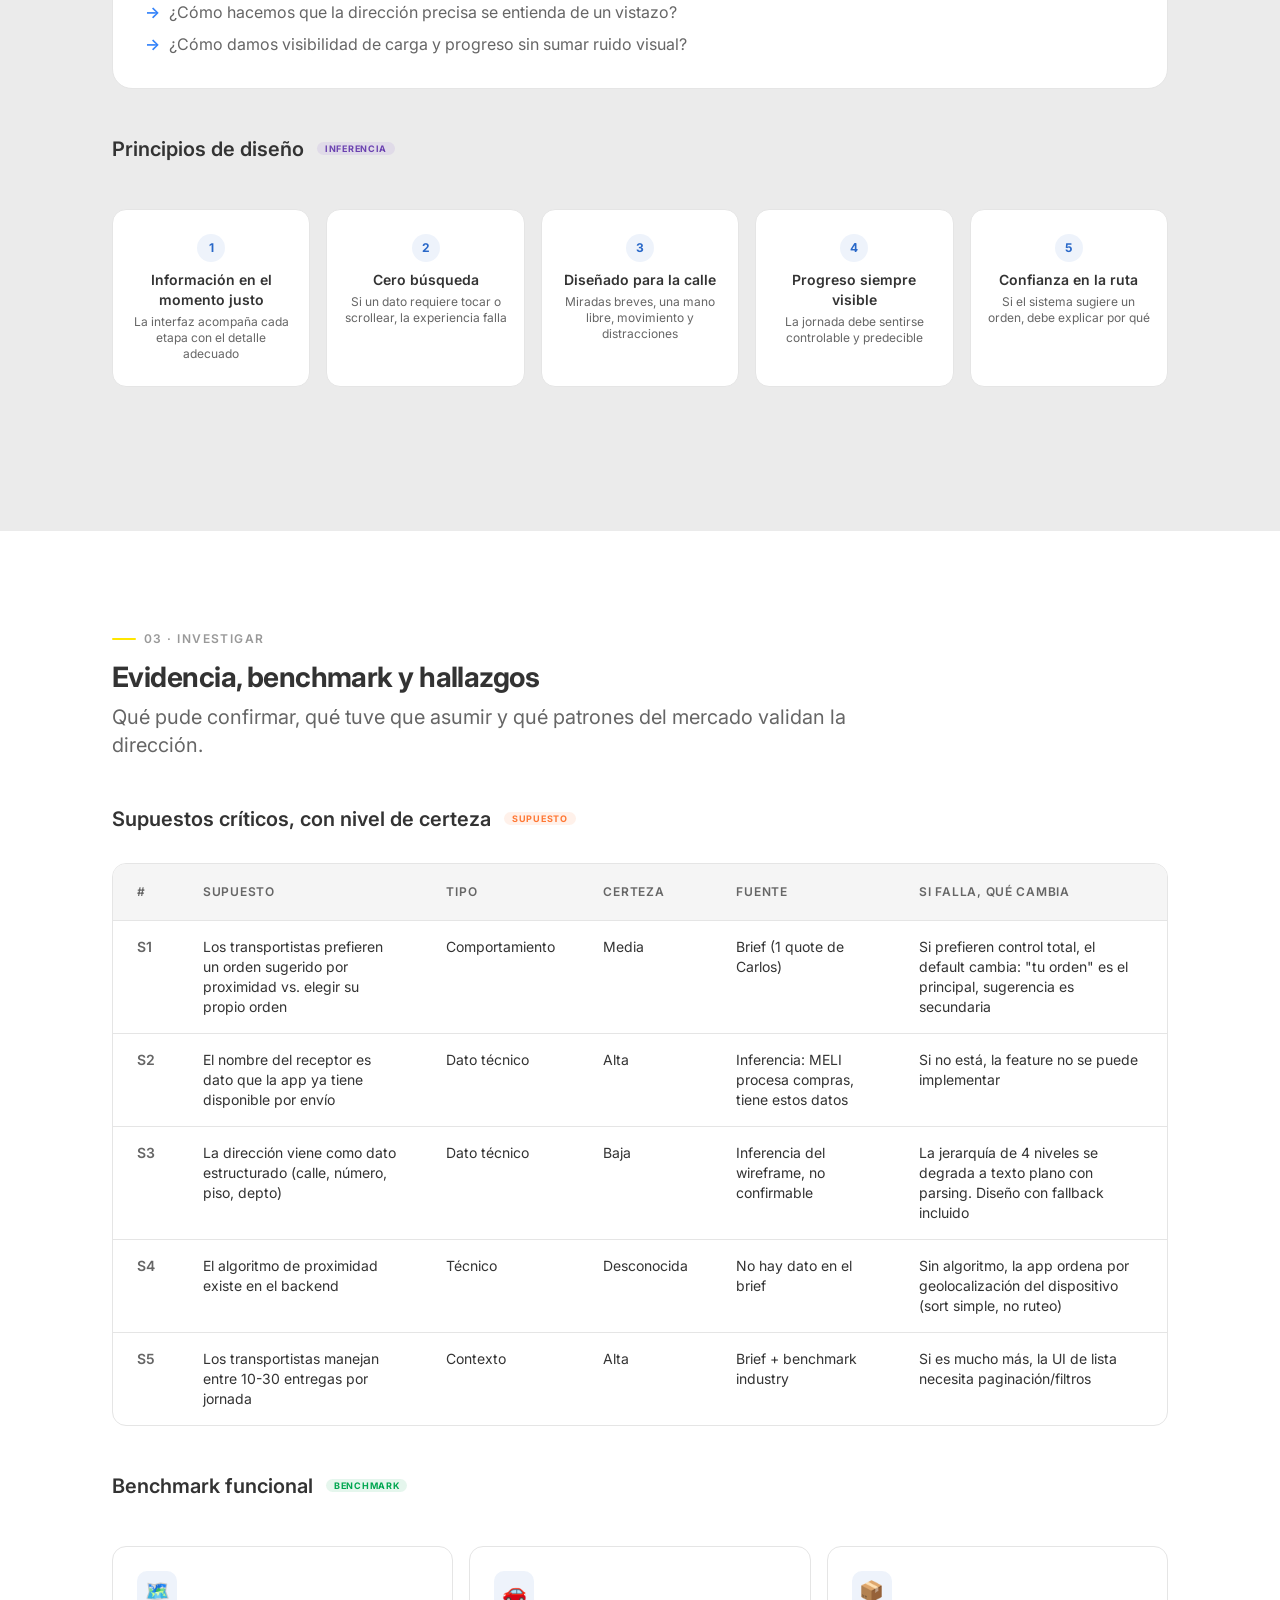
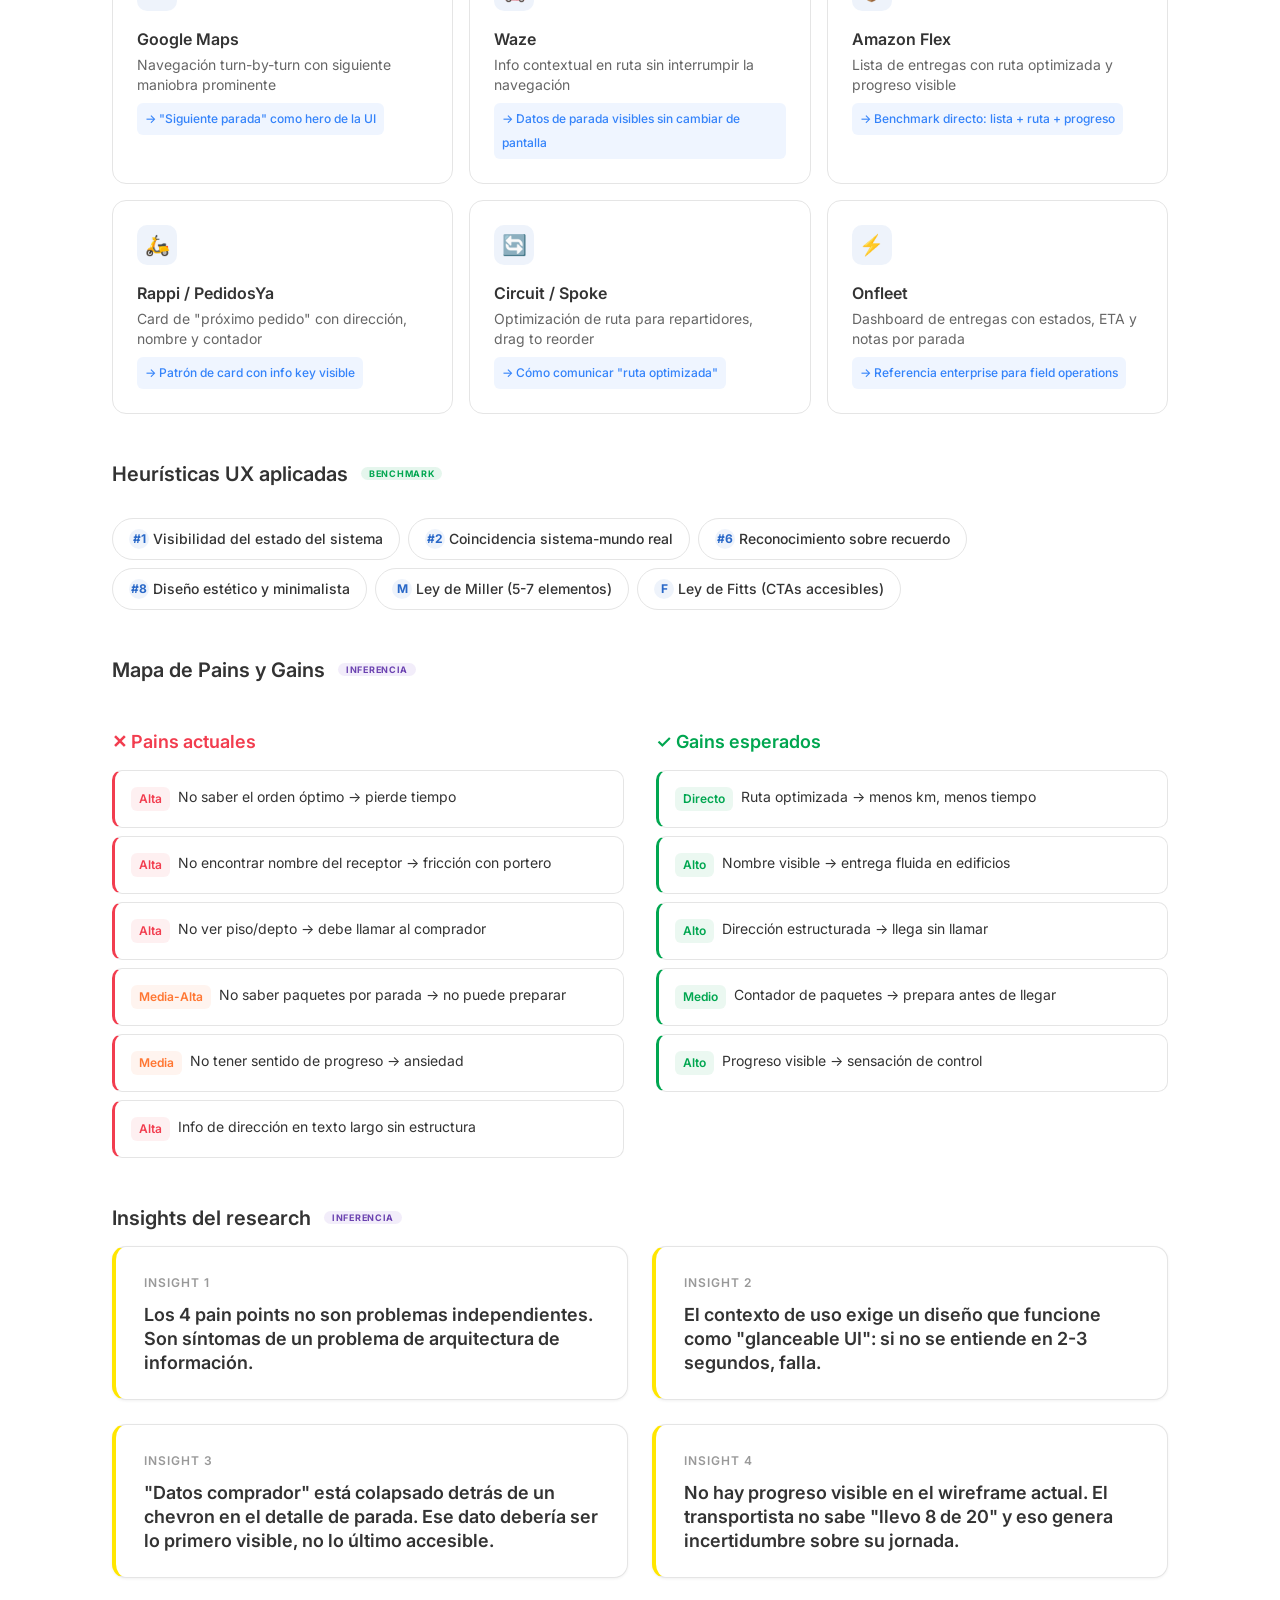
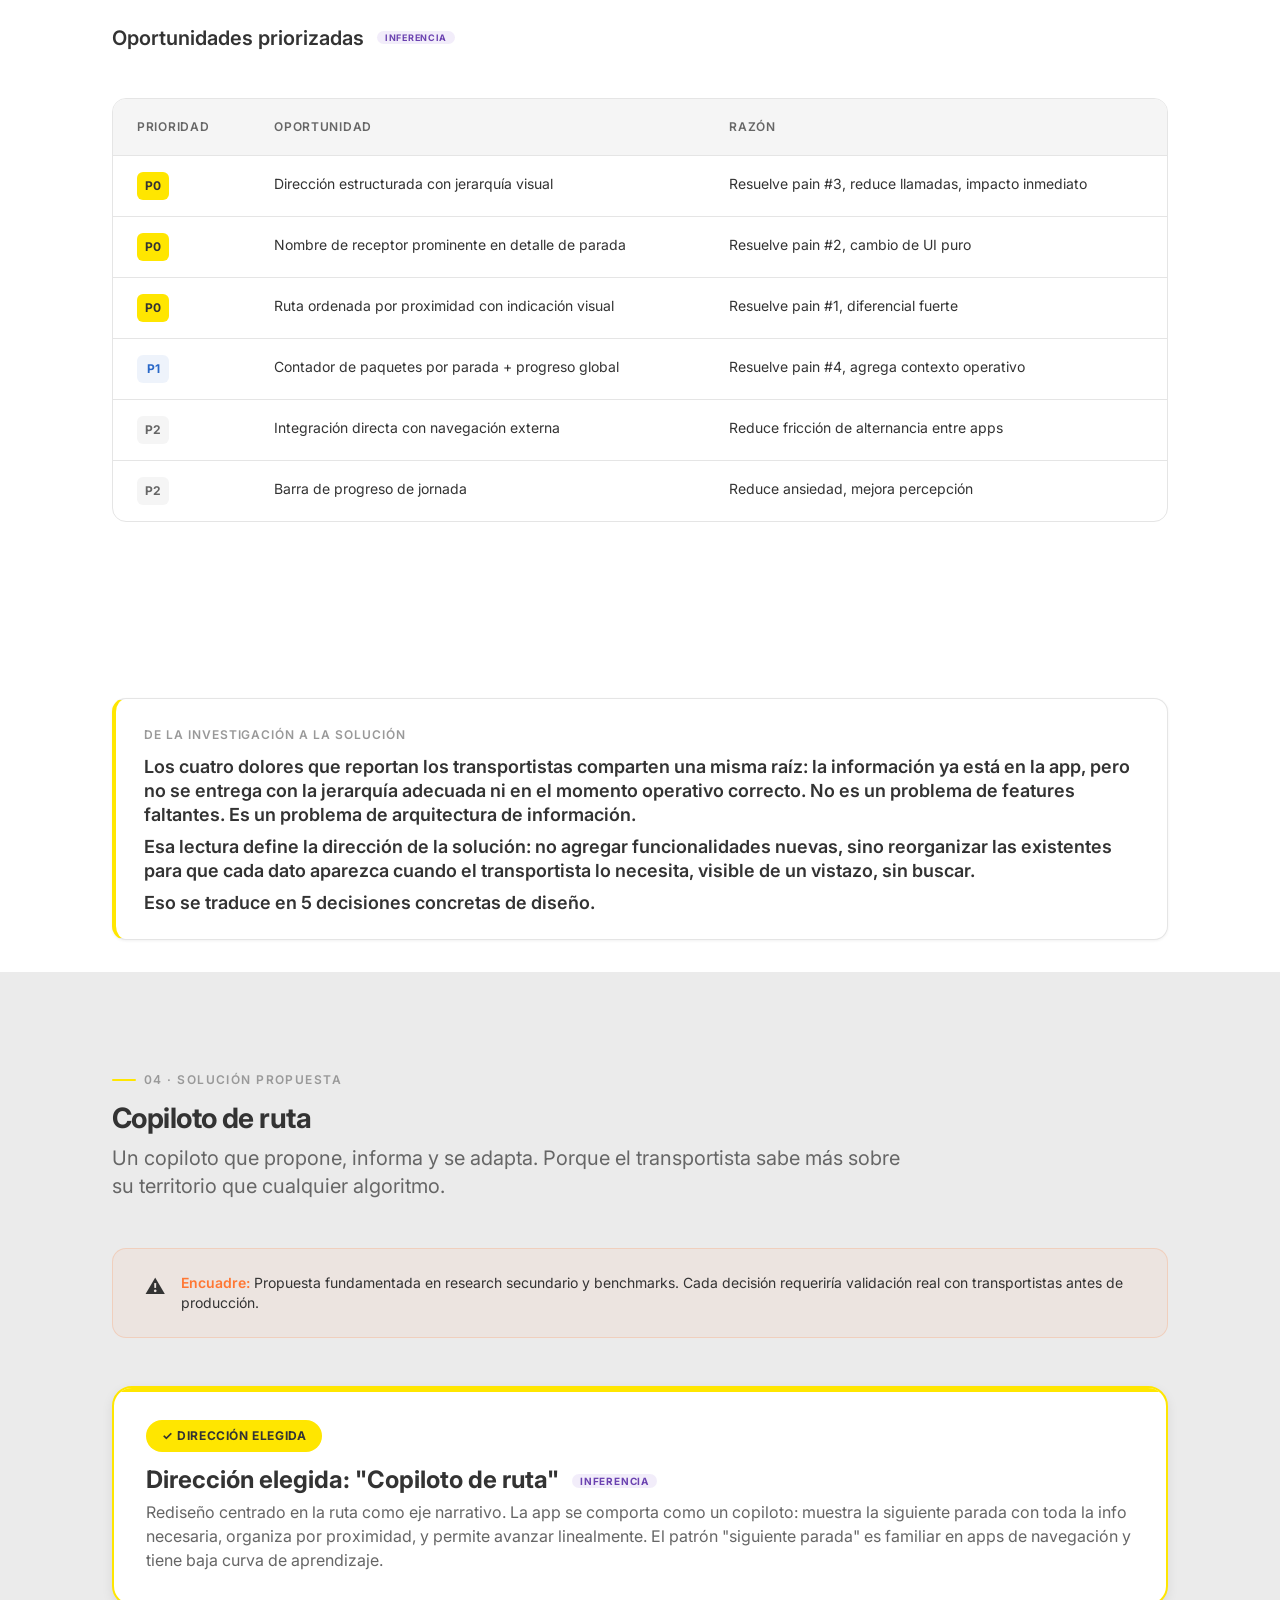
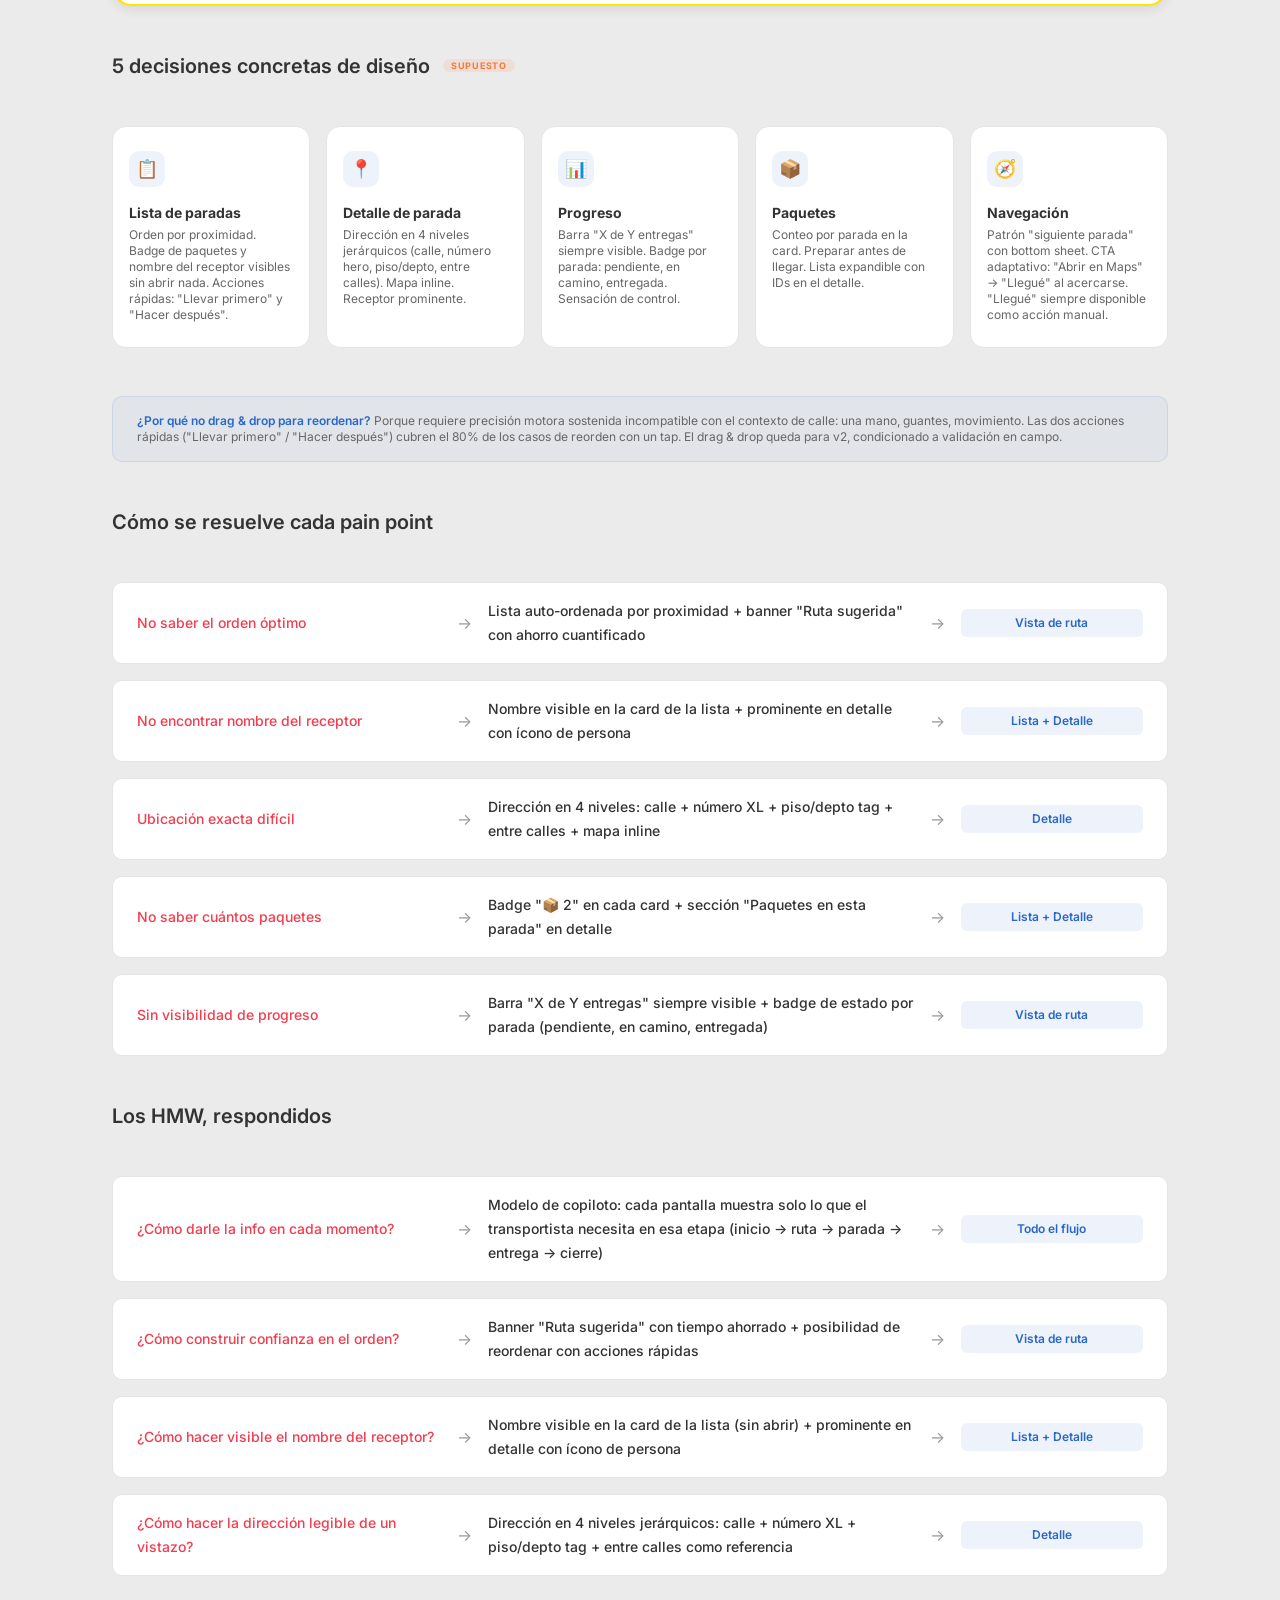
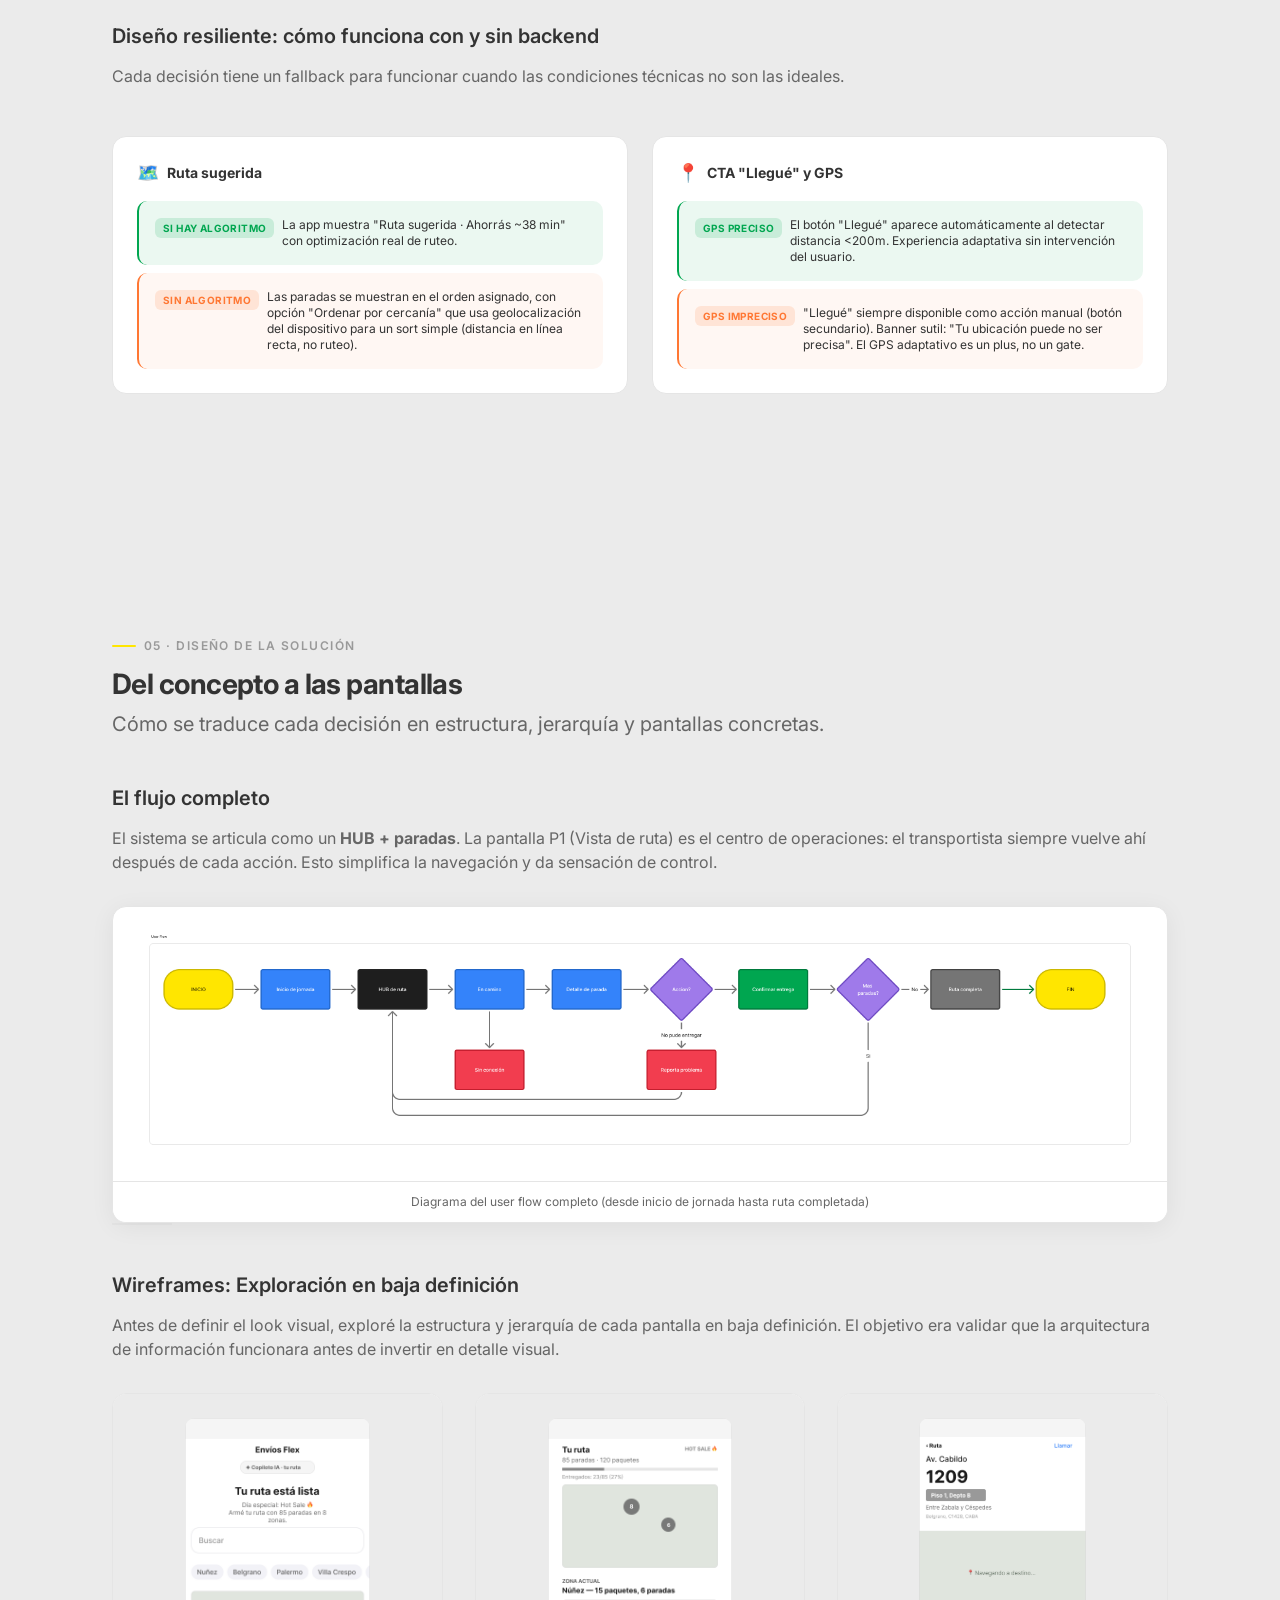
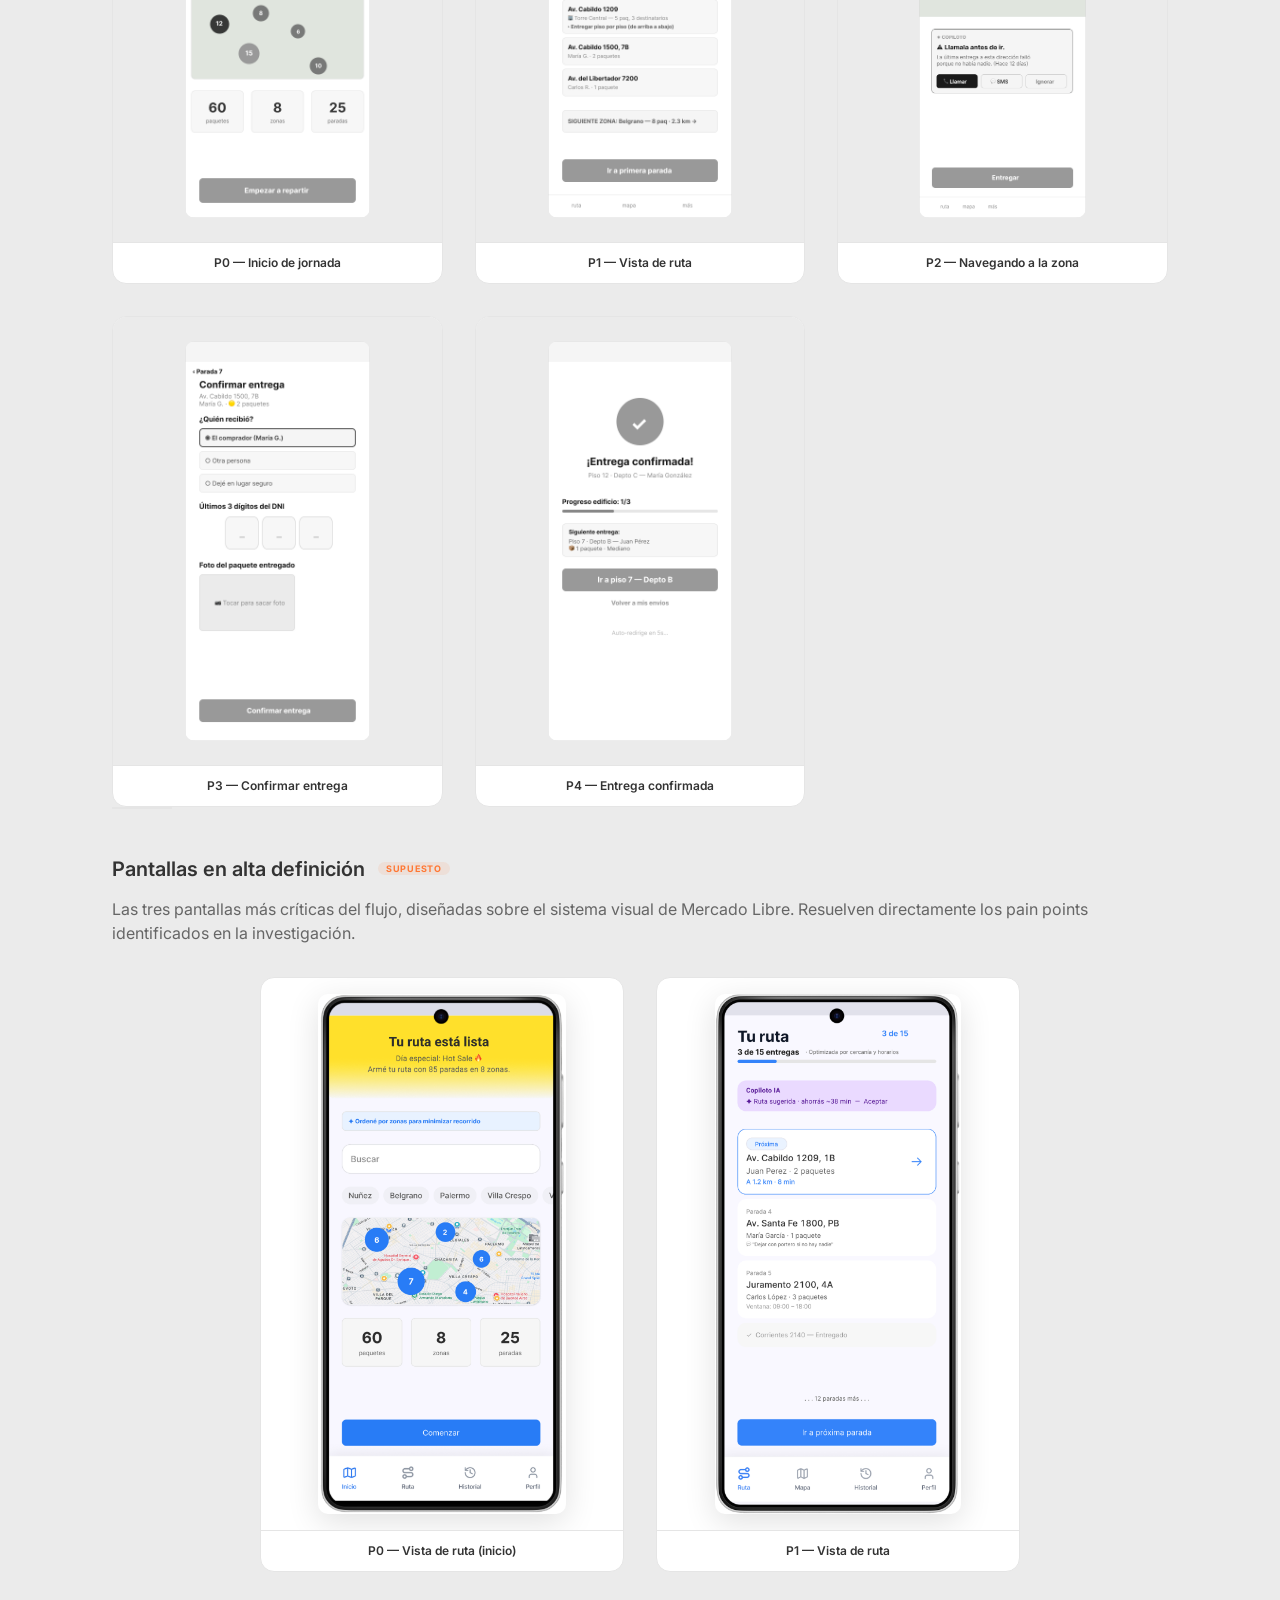
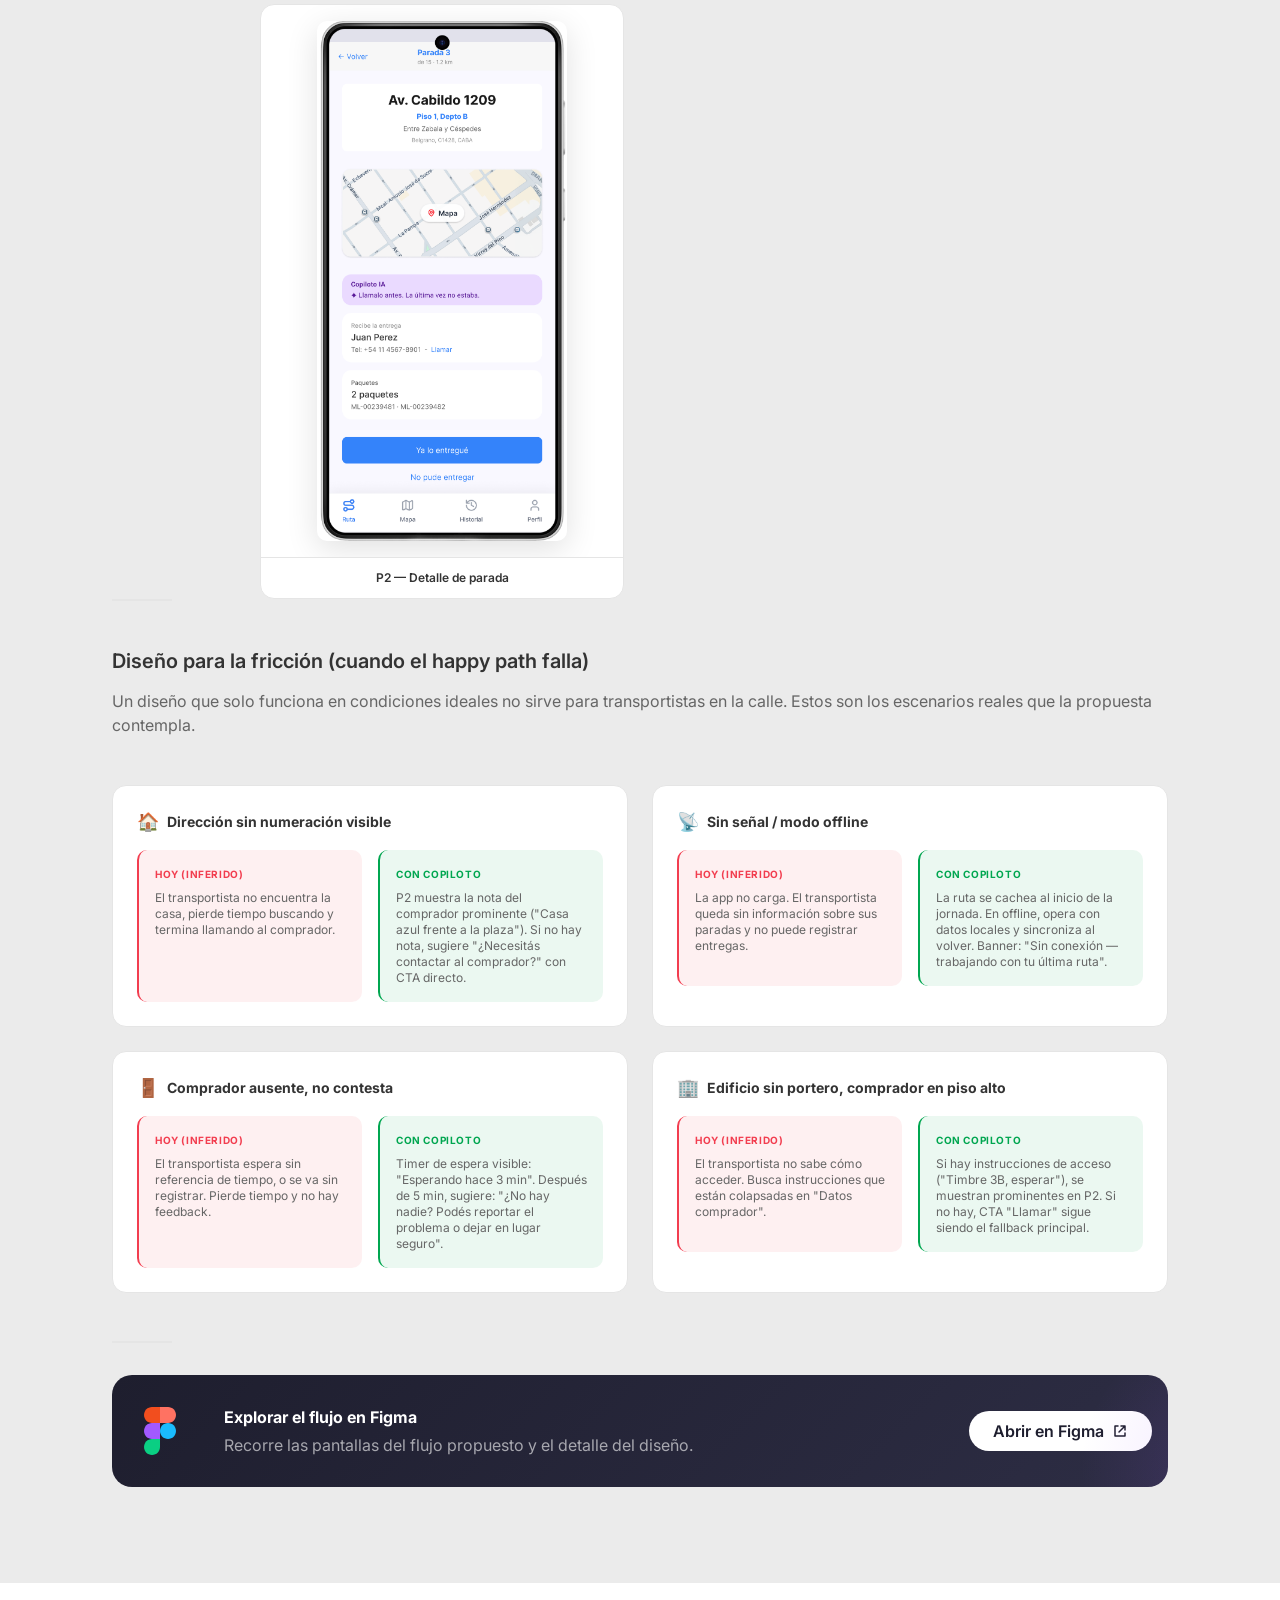
==== commit 908cc615: "copy: actualizar subtítulo sección 02 — hipótesis en primera persona" ====
--- a/web/index.html
+++ b/web/index.html
@@ -267,7 +267,7 @@
       <div class="section-intro reveal">
         <div class="section-intro__number">02 · Definición del problema</div>
         <h2 class="section-intro__title">Cuatro dolores, un solo problema</h2>
-        <p class="section-intro__subtitle">Los cuatro dolores que reportan los transportistas son, en el fondo, un solo problema de arquitectura de información.</p>
+        <p class="section-intro__subtitle">Mi hipótesis: los cuatro dolores comparten una raíz de arquitectura de información.</p>
       </div>
 
       <!-- Experience Audit -->
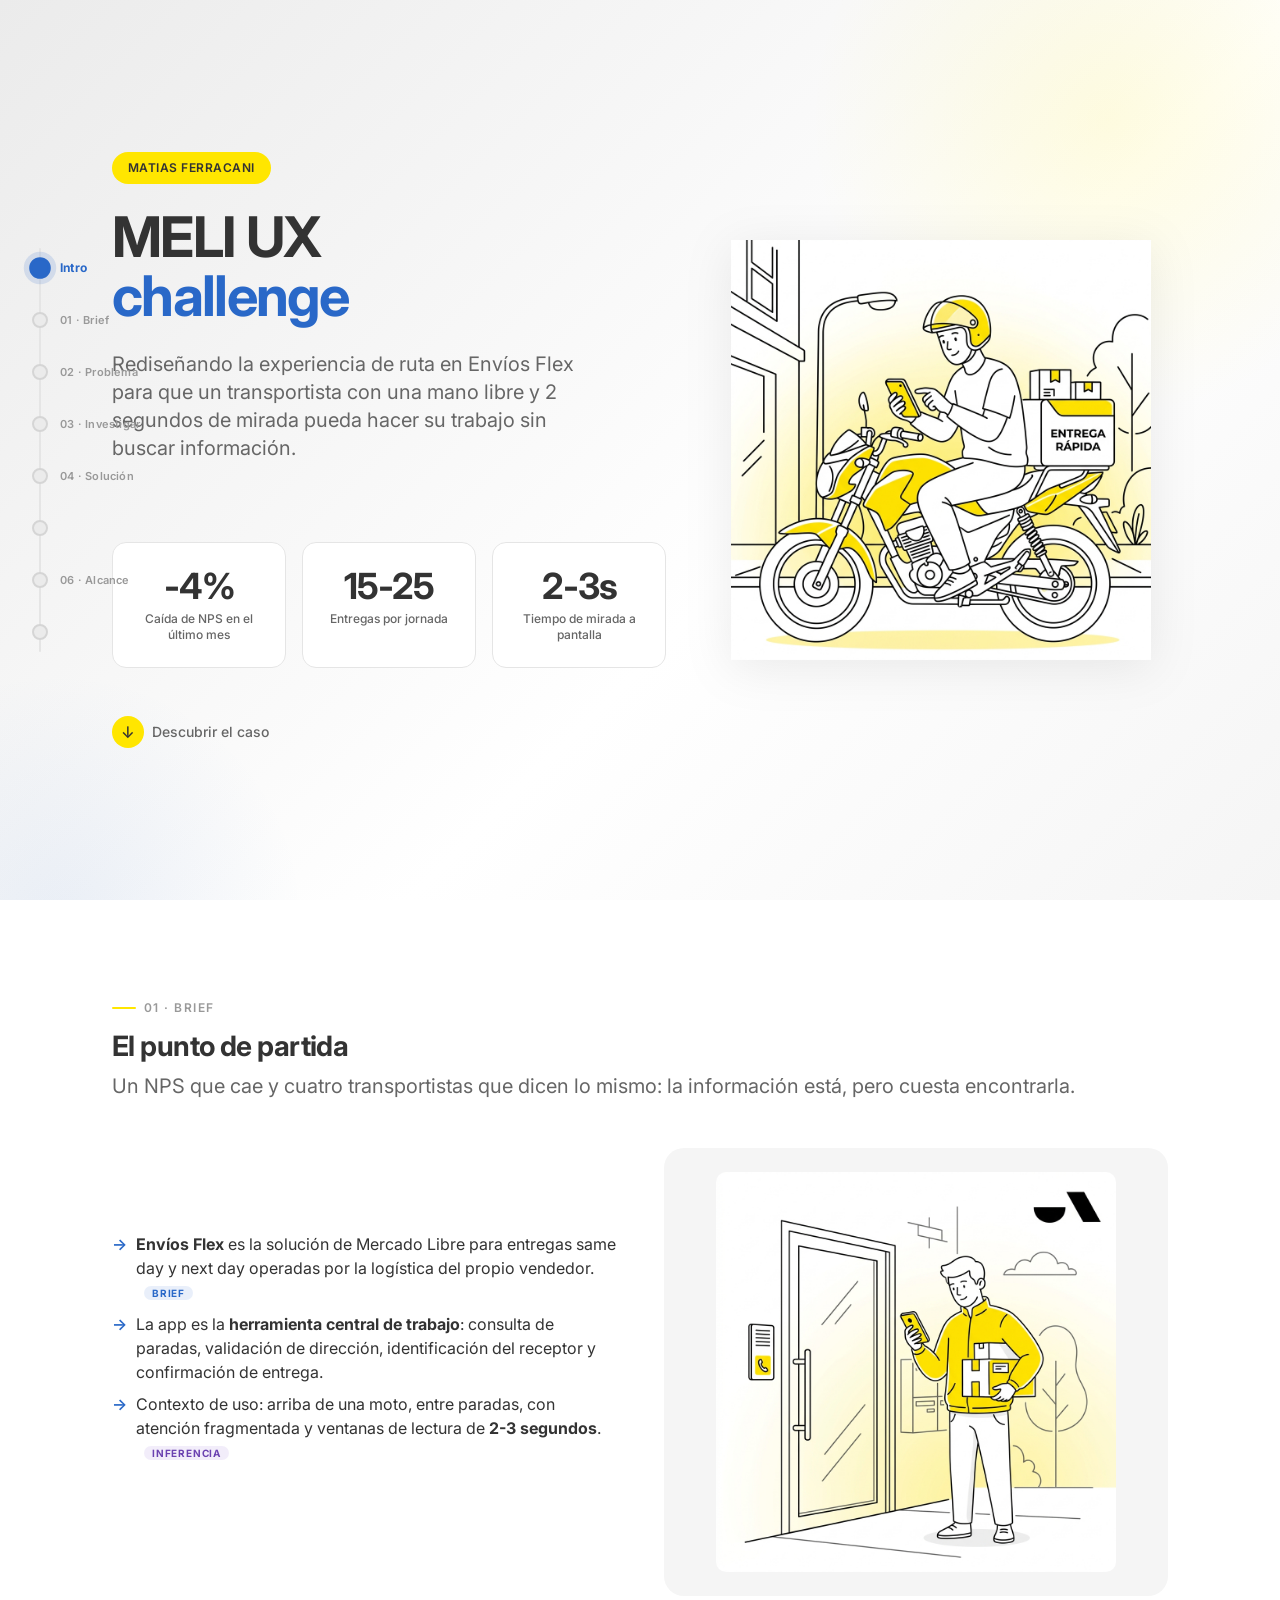
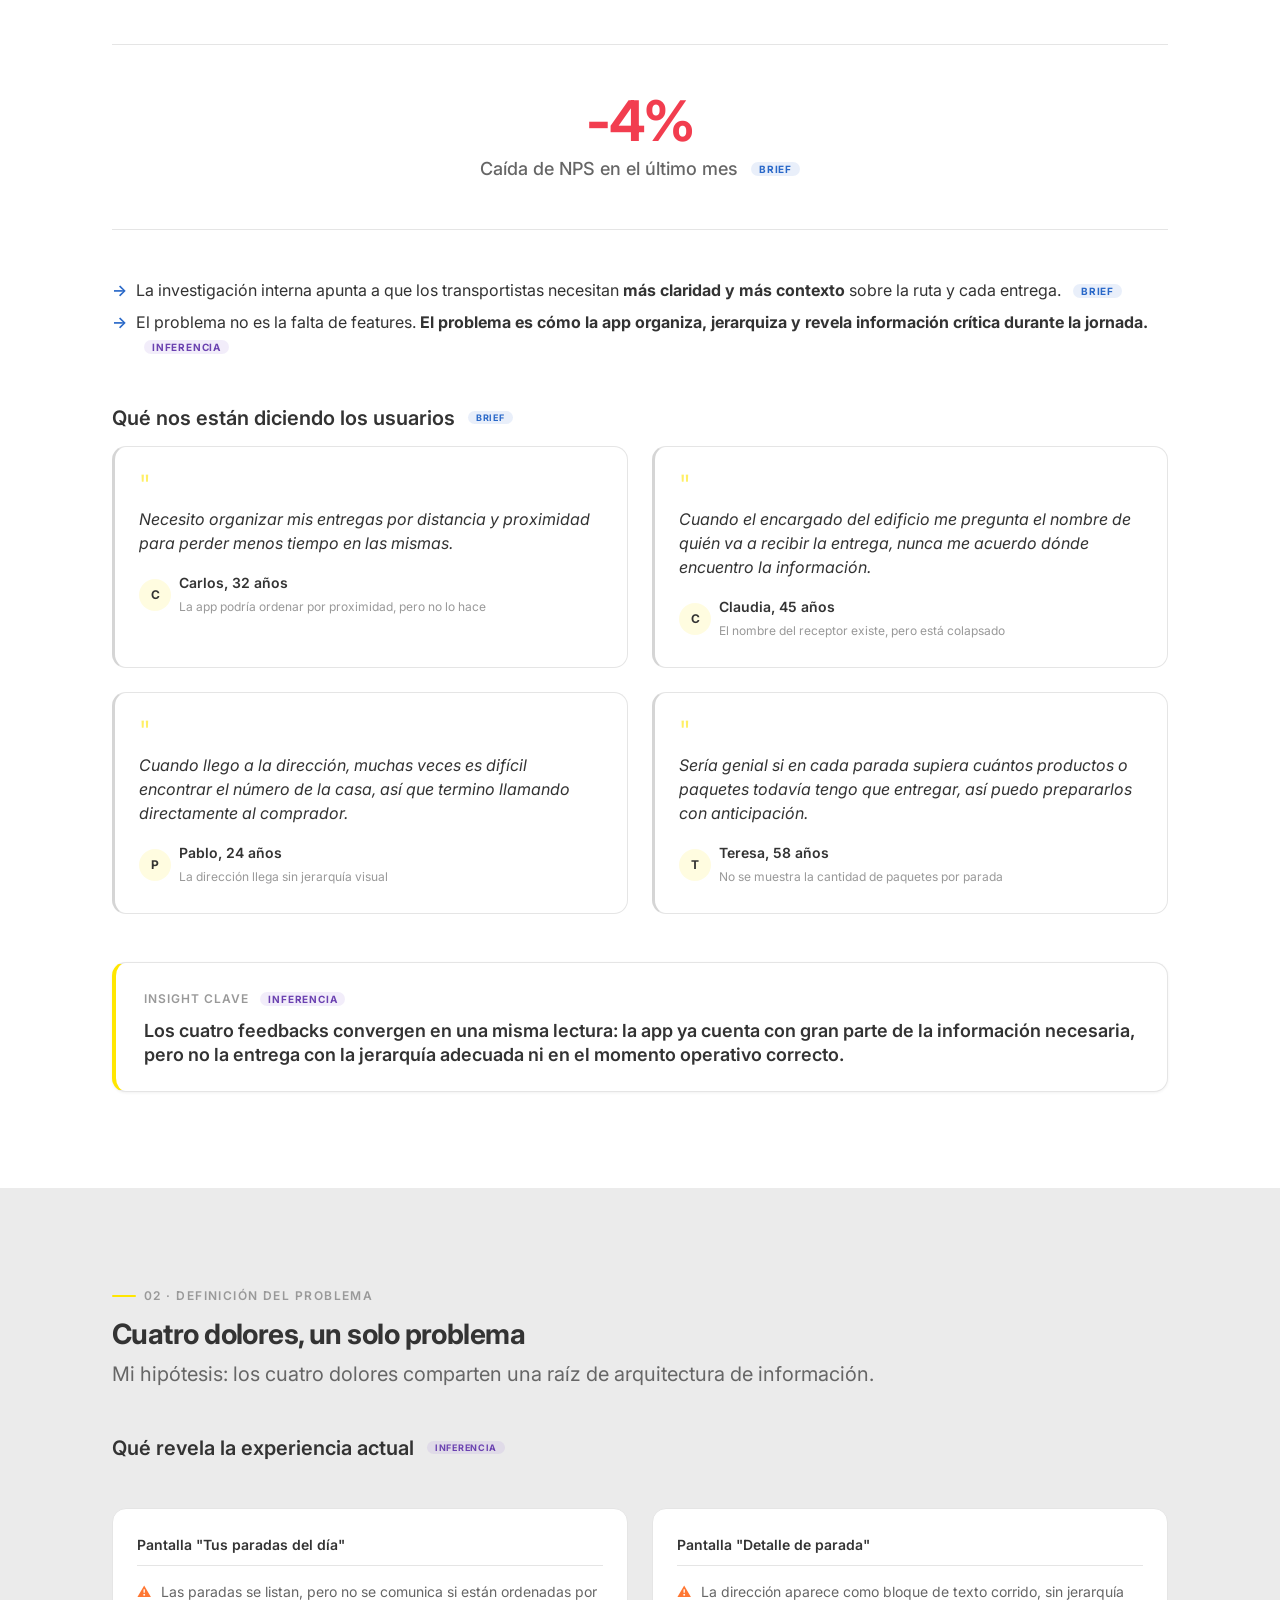
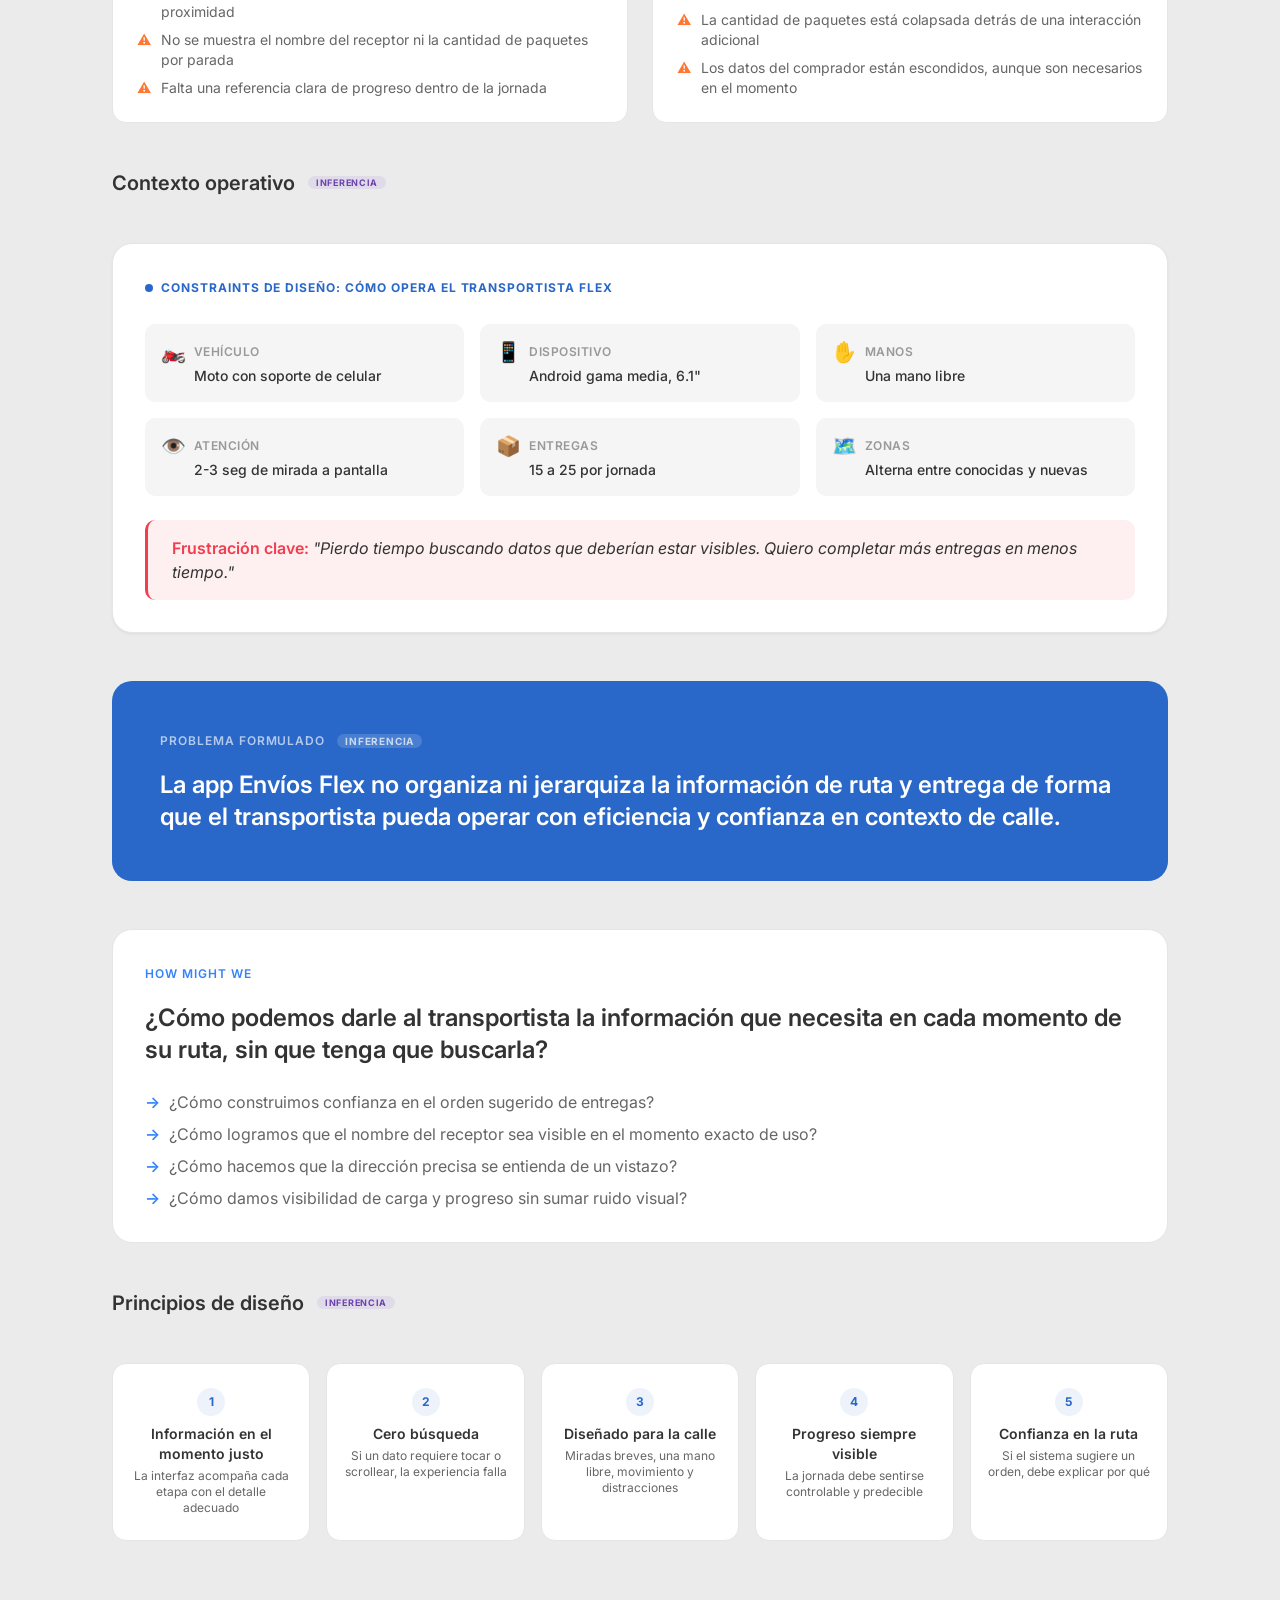
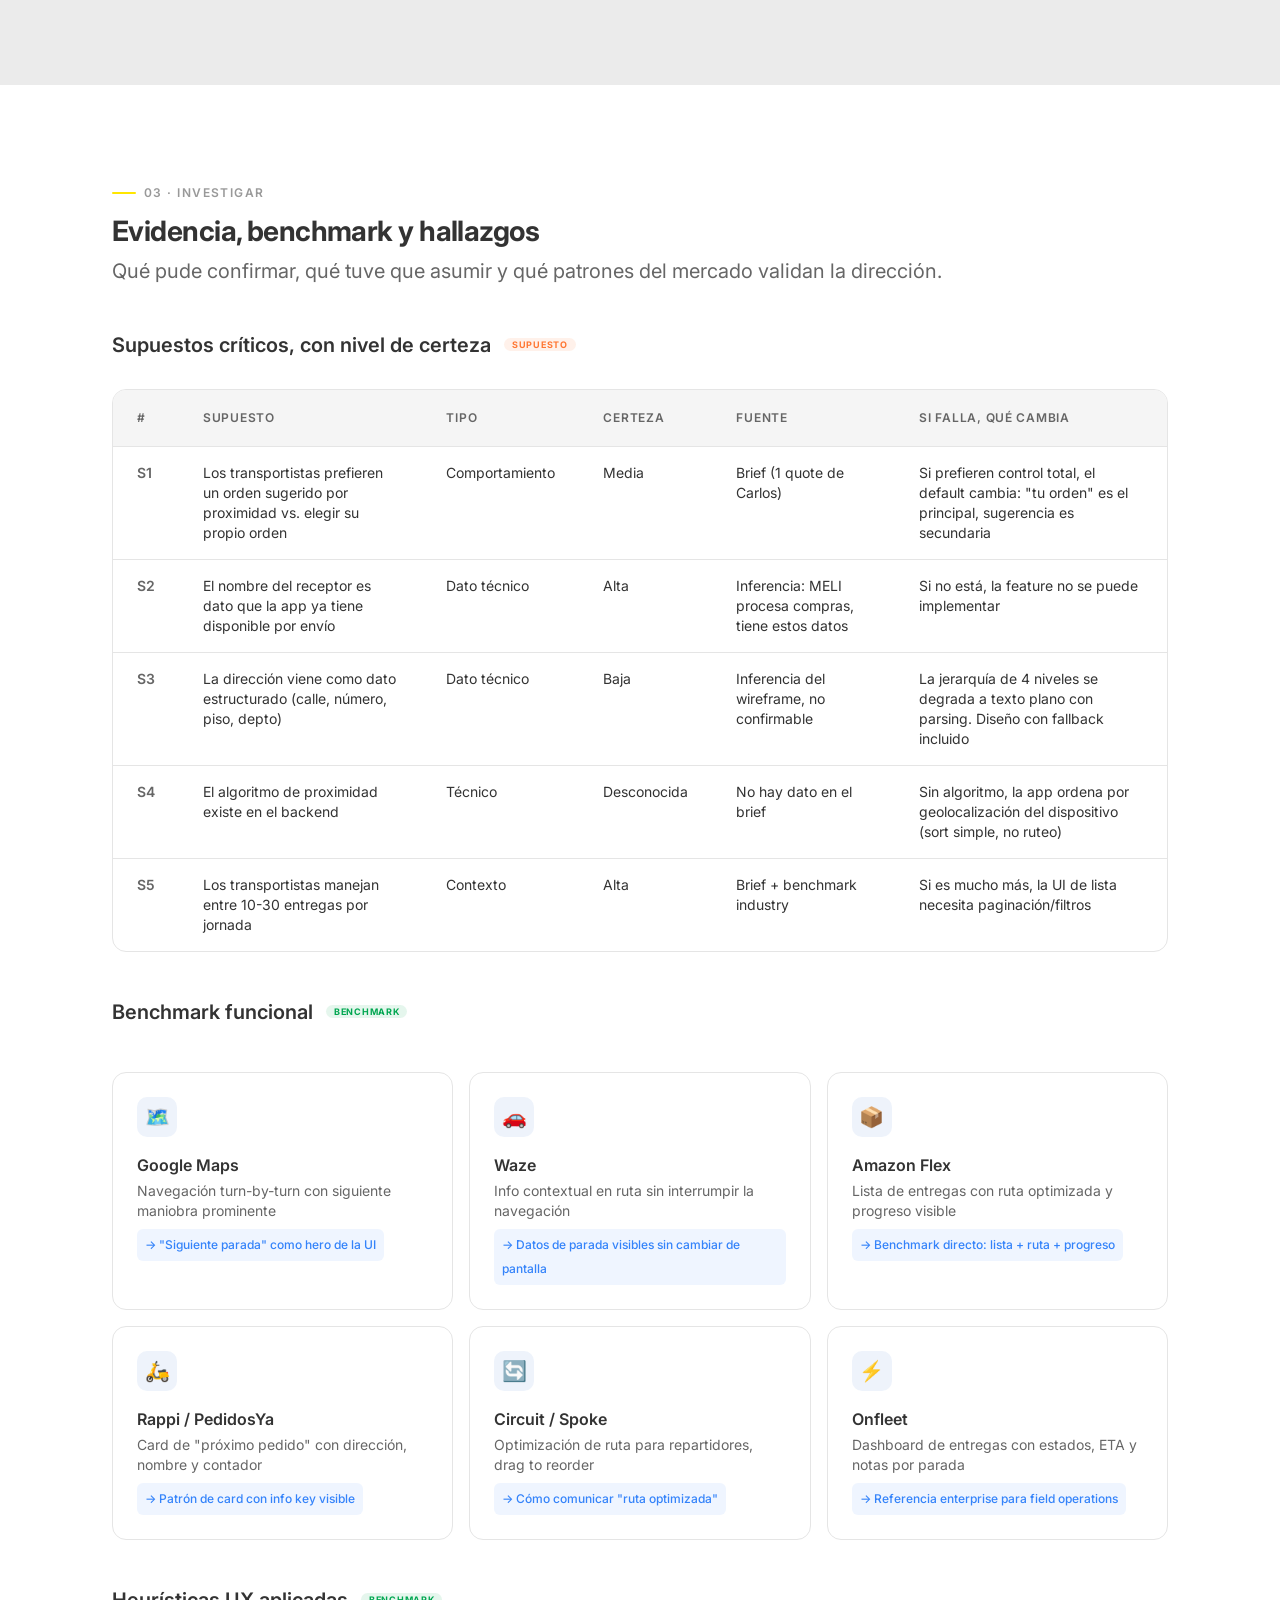
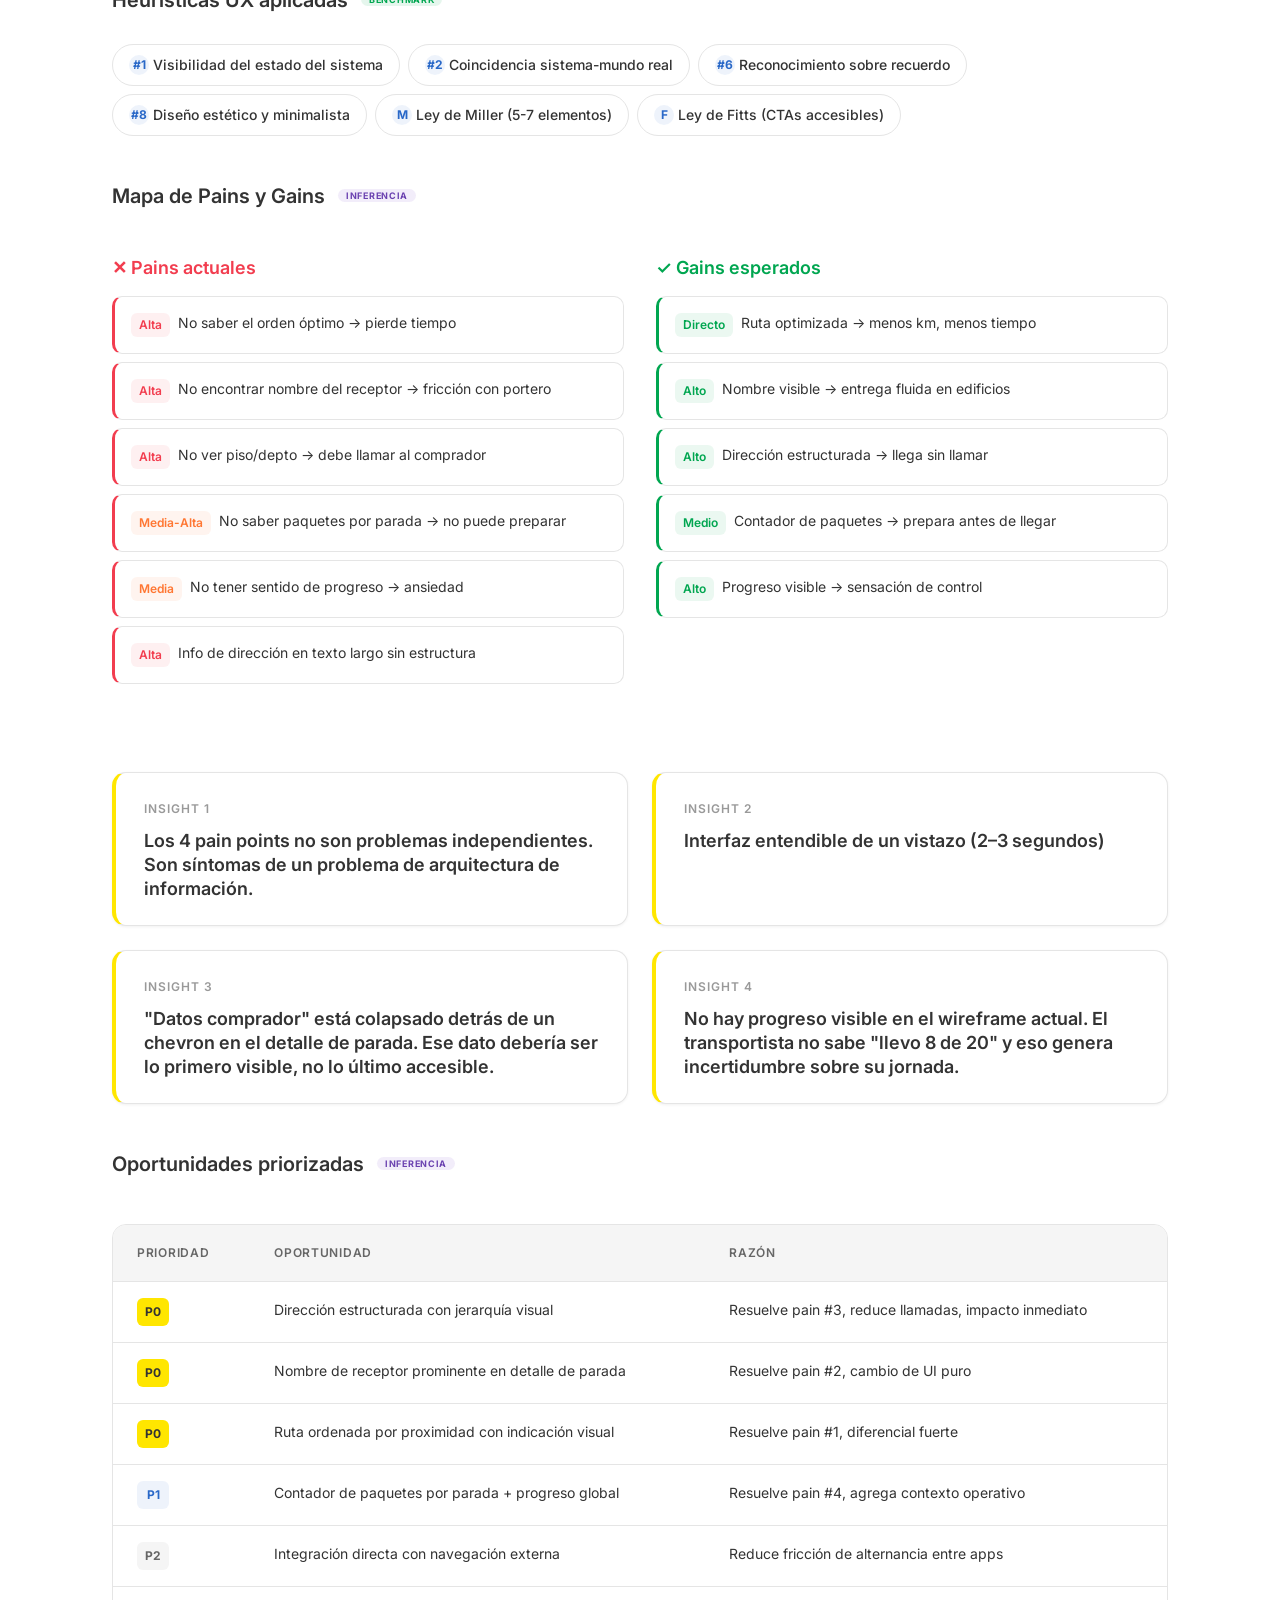
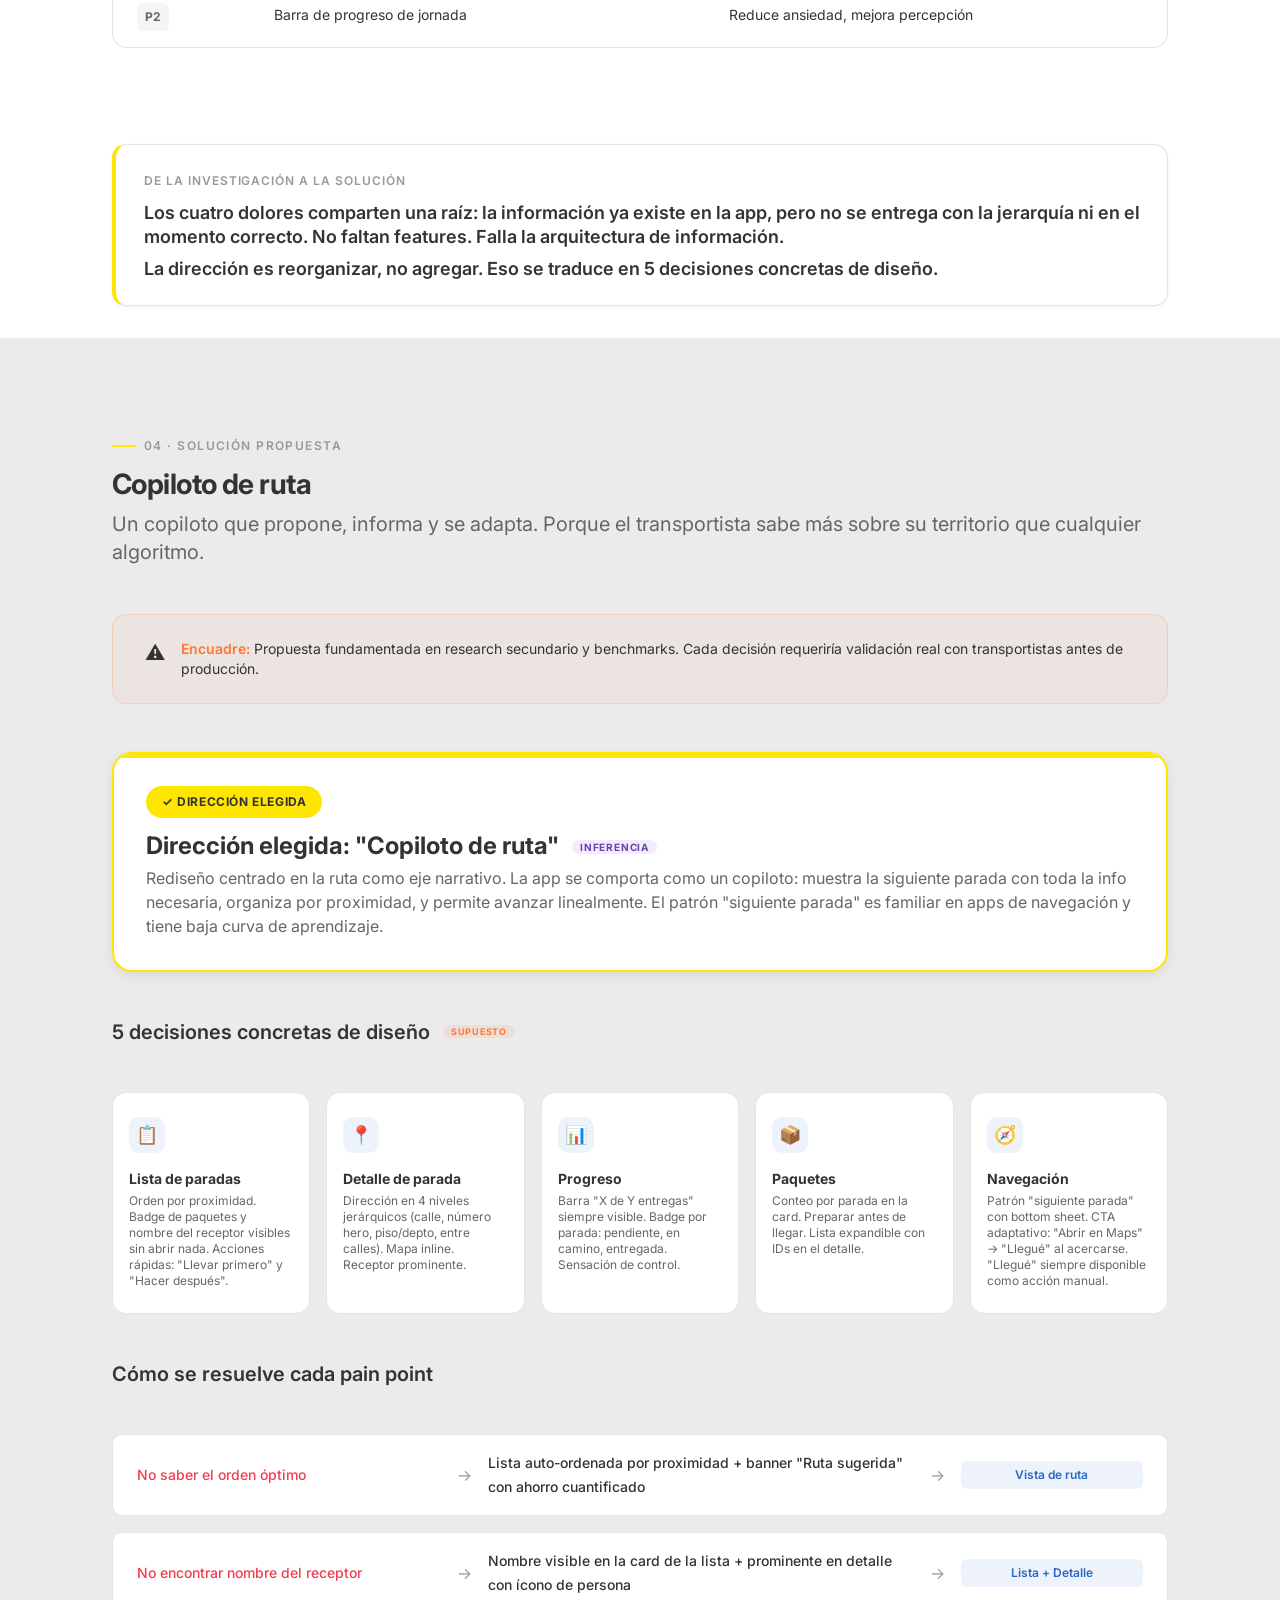
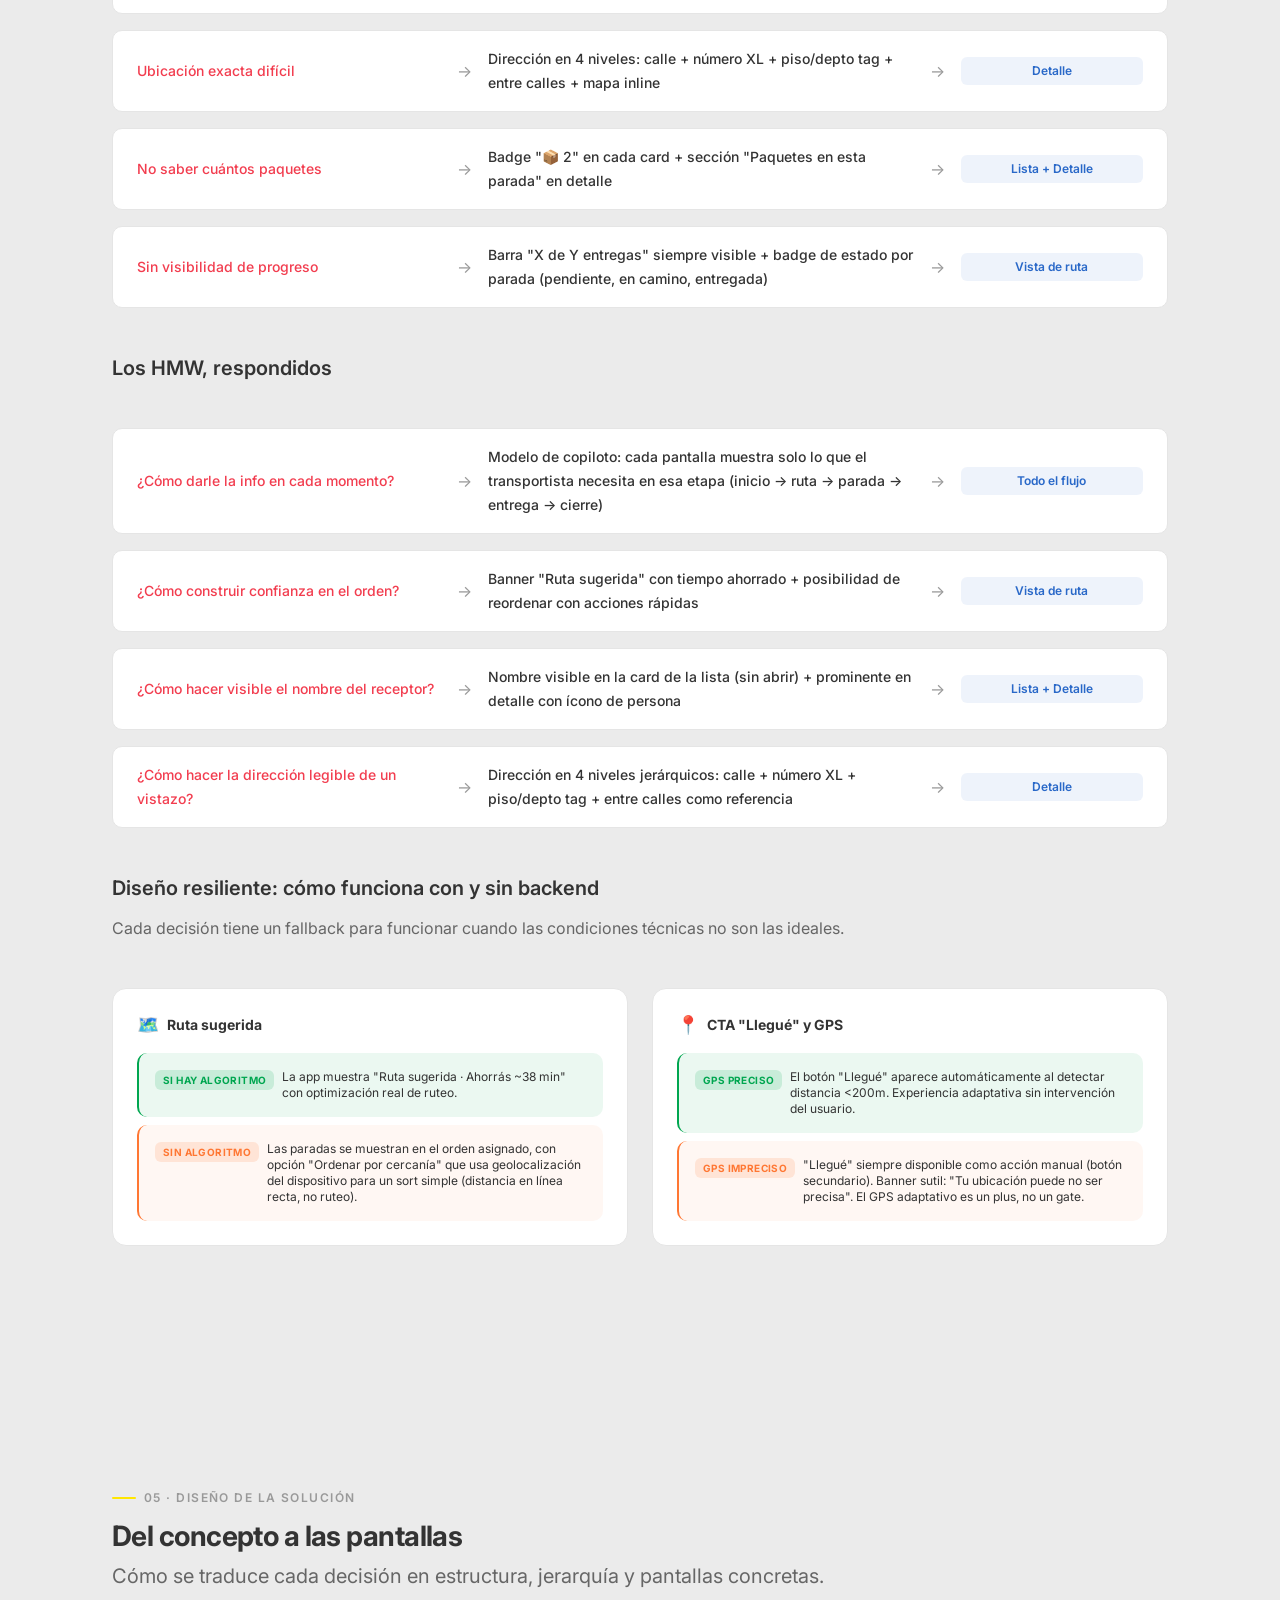
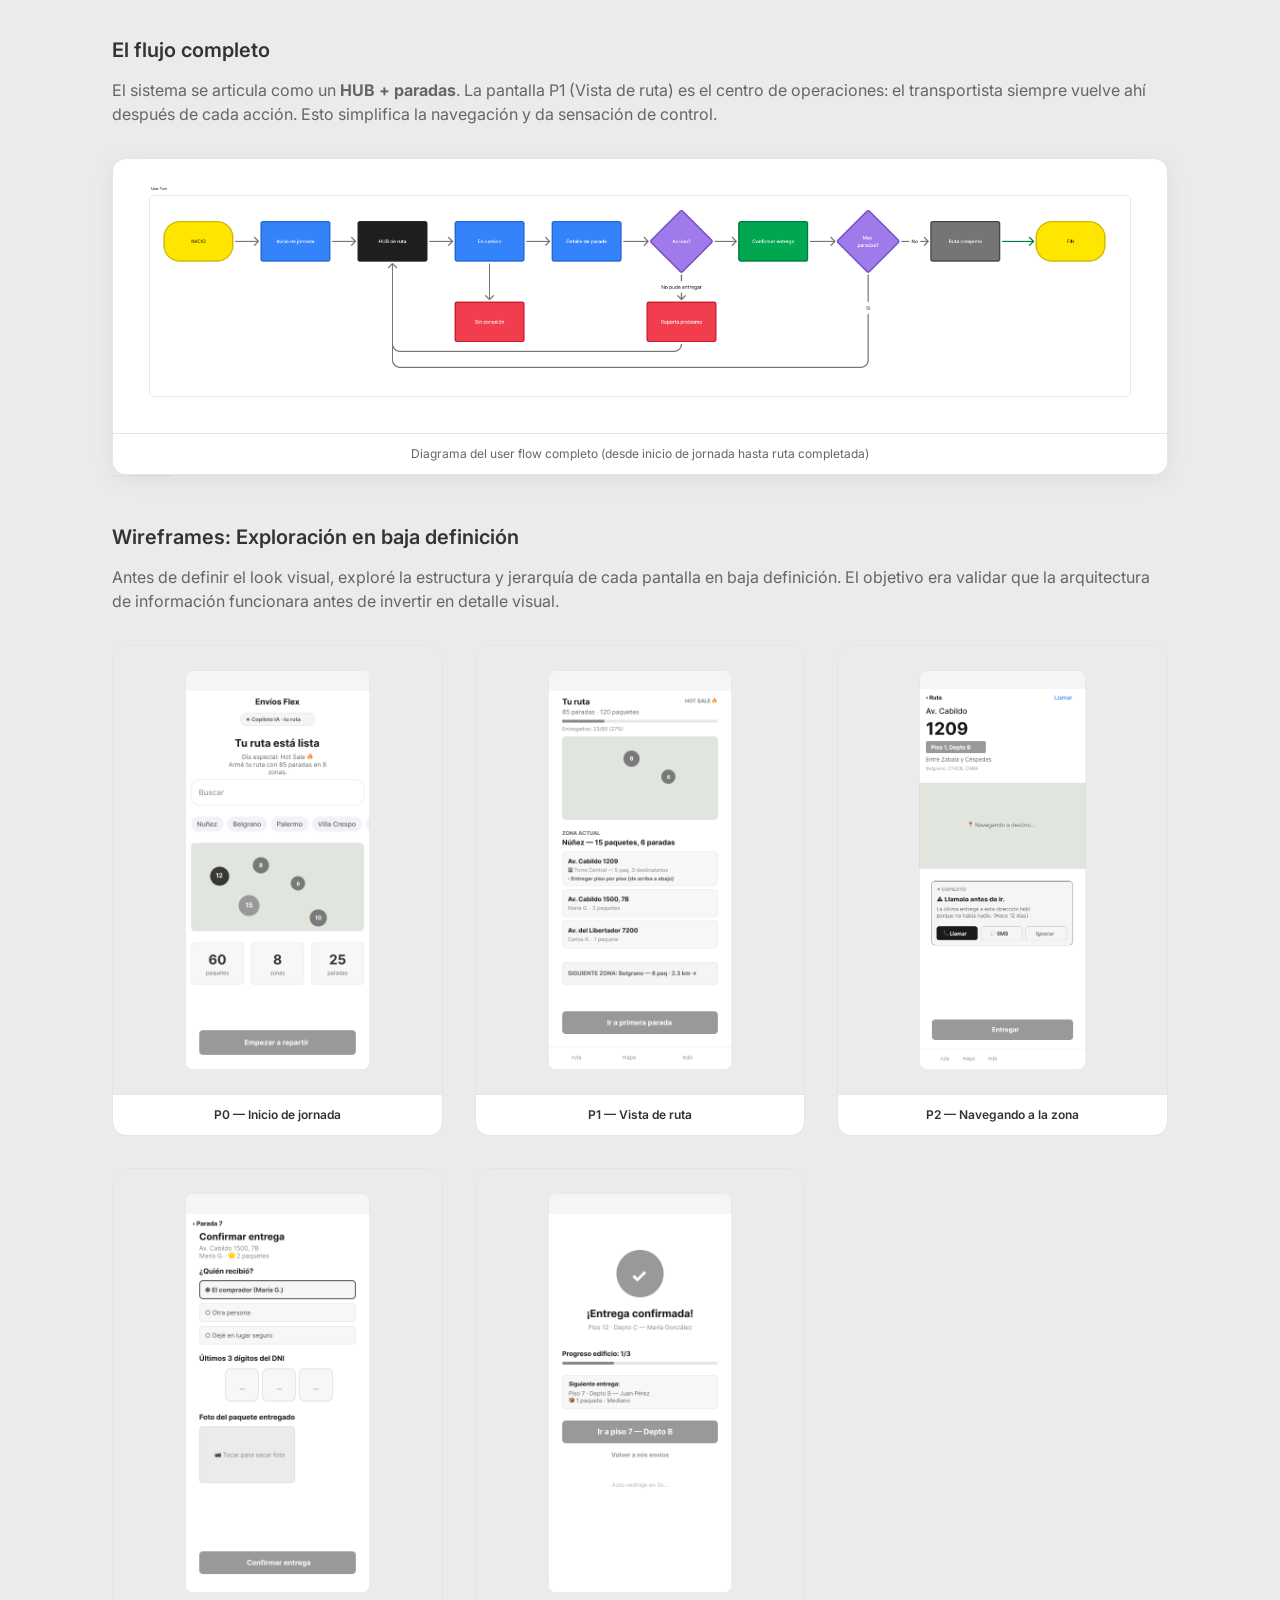
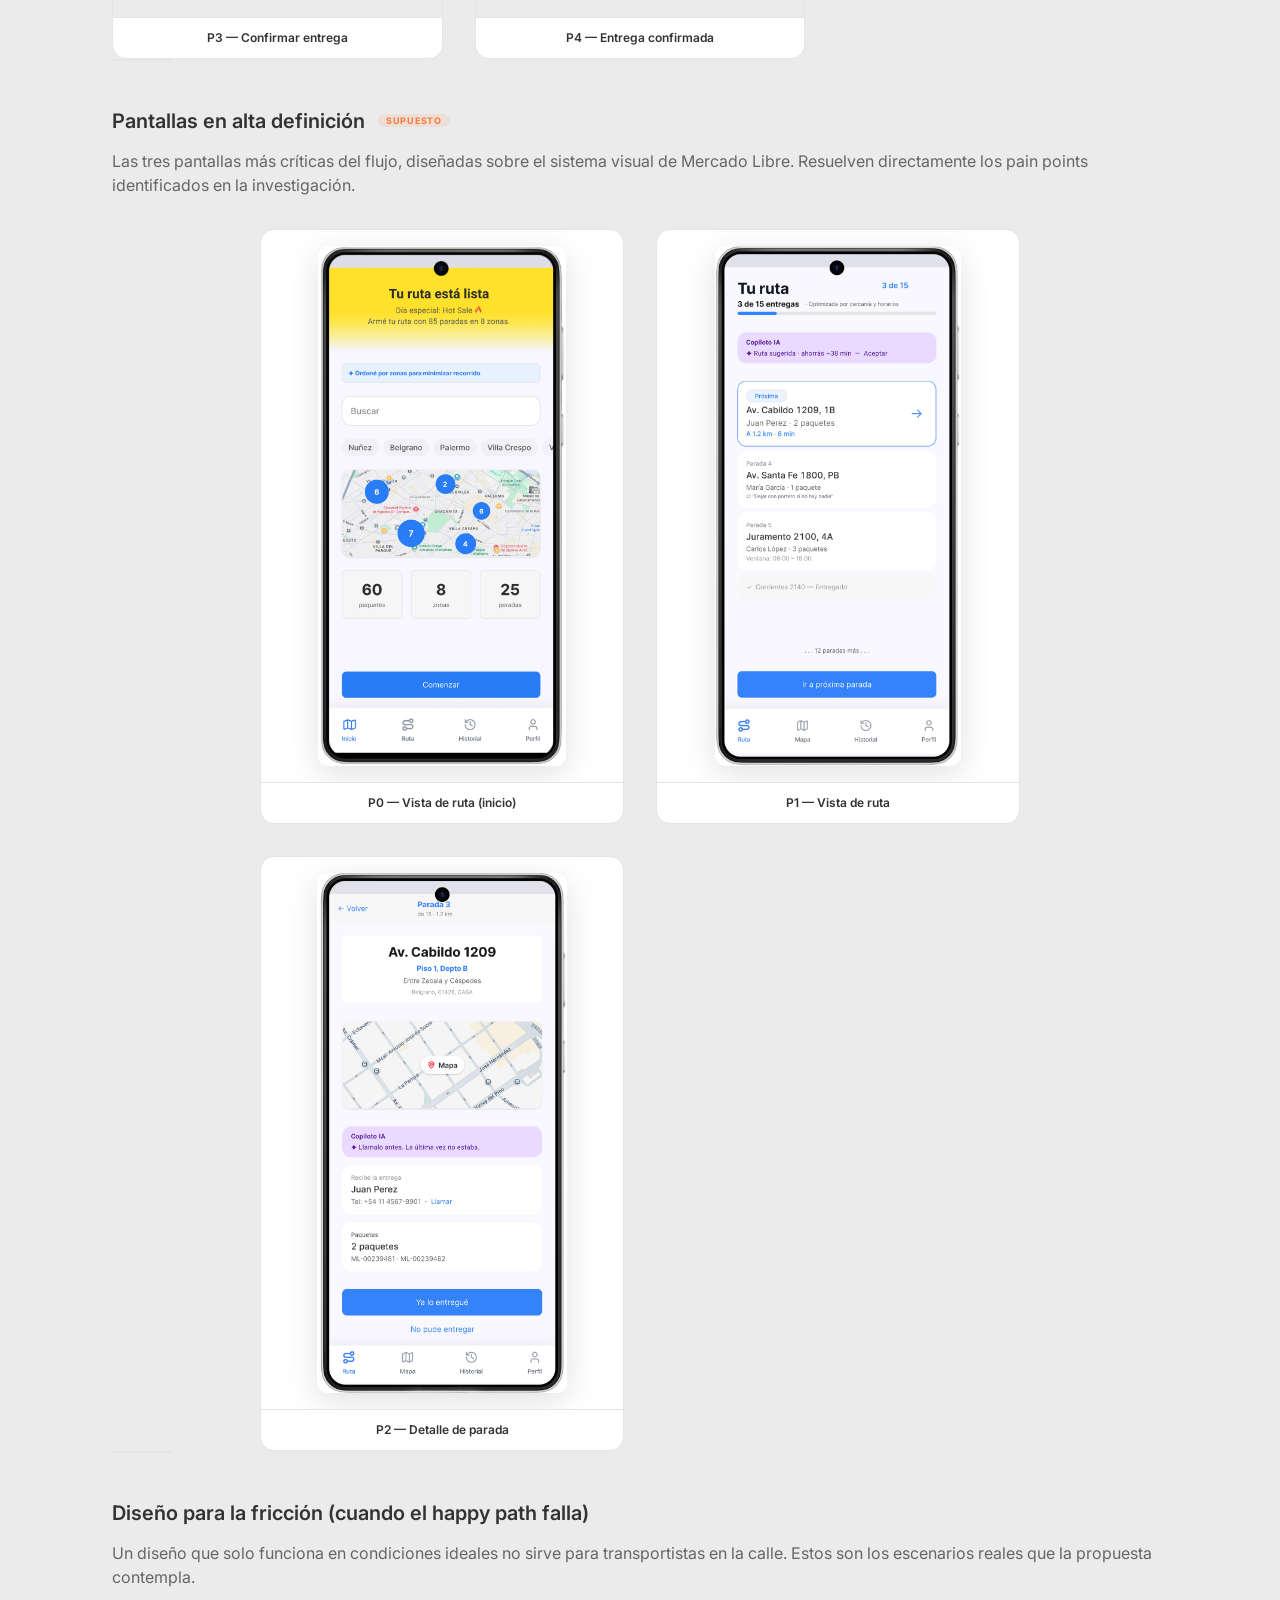
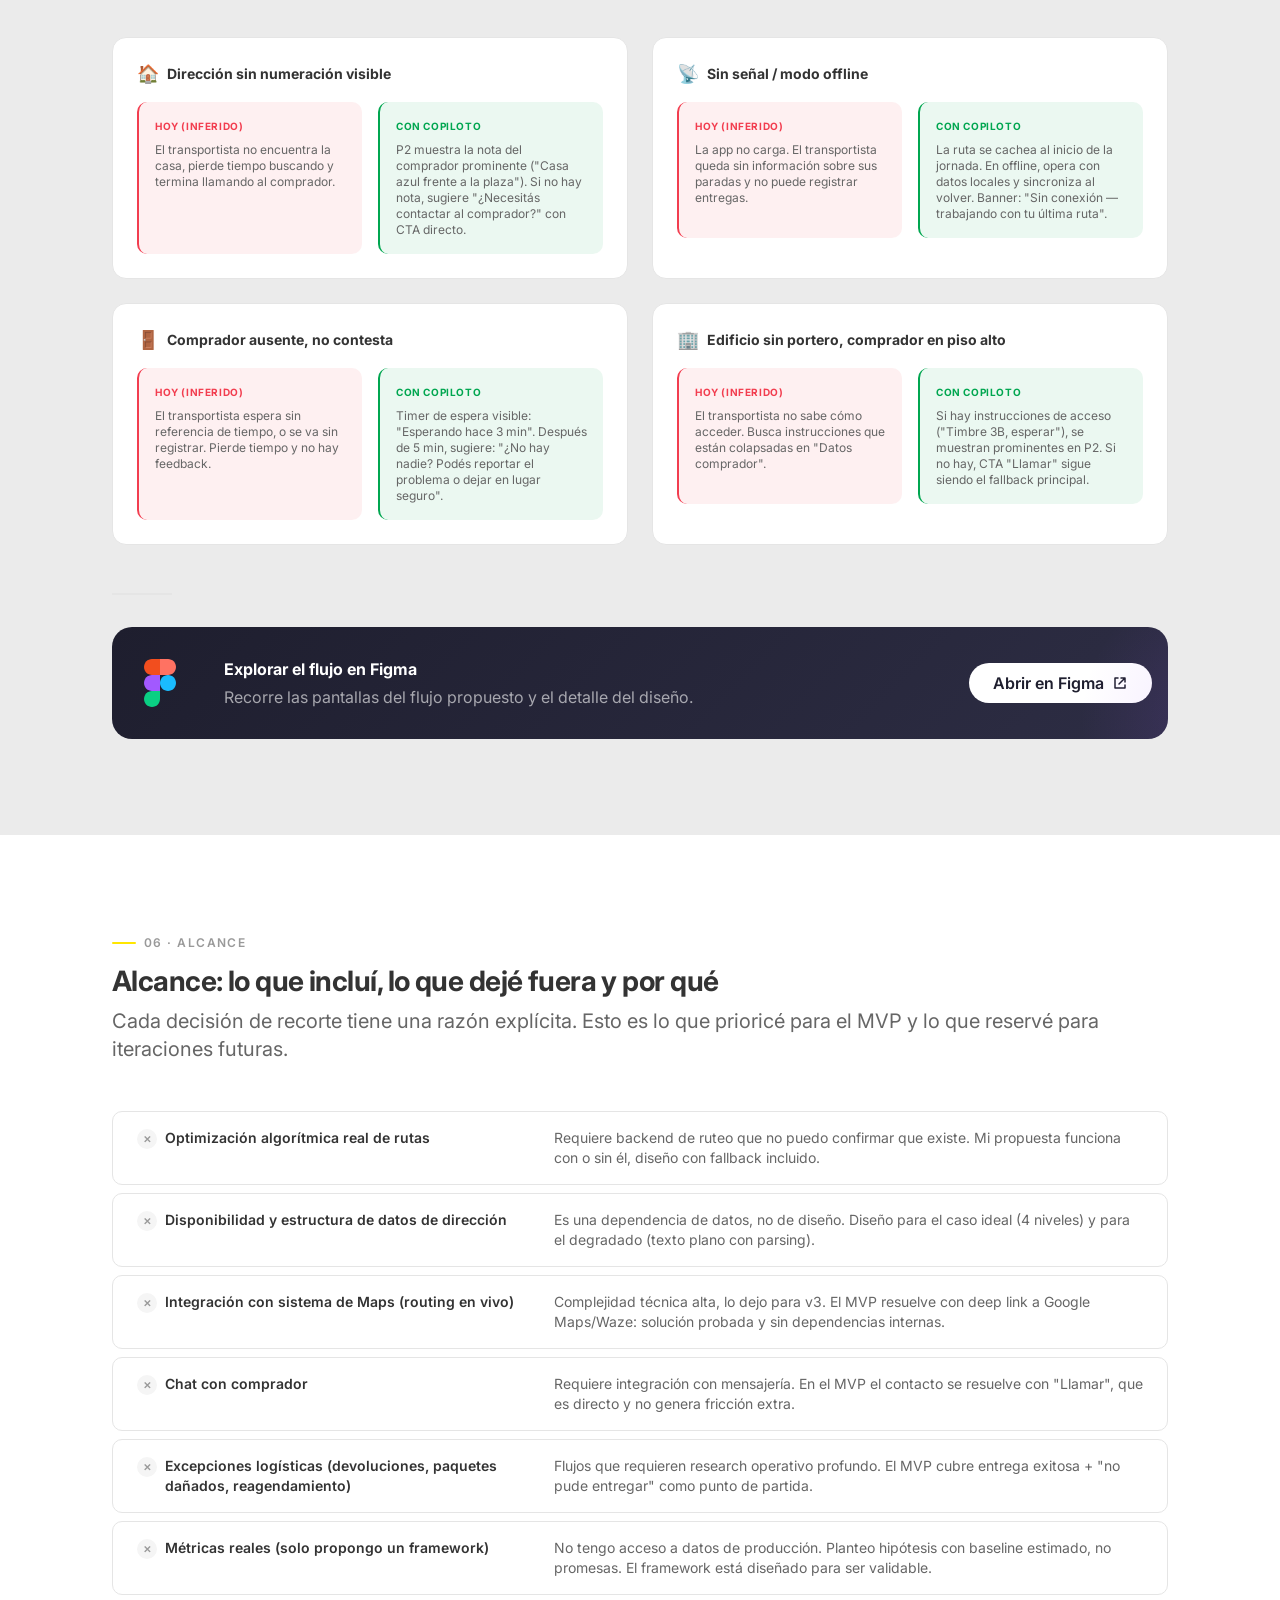
==== commit 9a3ab351: "UX polish: remove exec summary, refine copy, fix spacing and contrast" ====
--- a/web/index.html
+++ b/web/index.html
@@ -119,35 +119,6 @@
     </div>
   </section>
 
-
-  <!-- ════════════════════════════════════════
-       EXECUTIVE SUMMARY
-       ════════════════════════════════════════ -->
-  <section class="section section--white" style="padding-top: var(--space-2xl); padding-bottom: var(--space-xl);">
-    <div class="container">
-      <div class="exec-summary reveal">
-        <div class="exec-summary__label">Resumen ejecutivo</div>
-        <div class="exec-summary__grid">
-          <div class="exec-summary__item">
-            <div class="exec-summary__item-label">Señal</div>
-            <div class="exec-summary__item-value">NPS cayó <strong>4%</strong> (hipótesis: la causa es información mal jerarquizada en la app de ruta)</div>
-          </div>
-          <div class="exec-summary__item">
-            <div class="exec-summary__item-label">Propuesta</div>
-            <div class="exec-summary__item-value"><strong>Copiloto de ruta:</strong> rediseño centrado en 5 decisiones de diseño concretas</div>
-          </div>
-          <div class="exec-summary__item">
-            <div class="exec-summary__item-label">Impacto esperado</div>
-            <div class="exec-summary__item-value">Hipótesis: reducir llamadas al comprador <strong>–30%</strong>, tiempo por entrega de <strong>~45s a ~20s</strong>, +5-10% entregas/día. Requiere validación en producción.</div>
-          </div>
-          <div class="exec-summary__item">
-            <div class="exec-summary__item-label">Mi rol</div>
-            <div class="exec-summary__item-value">Research, definición de problema, diseño de interacción, prototipado</div>
-          </div>
-        </div>
-      </div>
-    </div>
-  </section>
 
 
   <!-- ════════════════════════════════════════
@@ -292,11 +263,6 @@
         </div>
       </div>
 
-      <div class="content-block content-block--full reveal">
-        <p>
-          La conclusión es consistente: <strong>la información existe, pero hoy está escondida, comprimida o mal priorizada.</strong>
-        </p>
-      </div>
 
       <!-- Contexto operativo (replaces Persona) -->
       <h3 class="sub-heading reveal">Contexto operativo <span class="source-tag source-tag--inferencia">Inferencia</span></h3>
@@ -630,7 +596,7 @@
         </div>
         <div class="insight-card reveal stagger-2">
           <div class="insight-card__label">Insight 2</div>
-          <p class="insight-card__text">El contexto de uso exige un diseño que funcione como "glanceable UI": si no se entiende en 2-3 segundos, falla.</p>
+          <p class="insight-card__text">Interfaz entendible de un vistazo (2–3 segundos)</p>
         </div>
         <div class="insight-card reveal stagger-3">
           <div class="insight-card__label">Insight 3</div>
@@ -696,18 +662,15 @@
   <!-- ════════════════════════════════════════
        PUENTE NARRATIVO — De la investigación a la solución
        ════════════════════════════════════════ -->
-  <section class="section section--white" style="padding-top: var(--space-xl); padding-bottom: var(--space-xl);">
+  <section class="section section--white" style="padding-top: var(--space-md); padding-bottom: var(--space-xl);">
     <div class="container">
       <div class="insight-card reveal">
         <div class="insight-card__label">De la investigación a la solución</div>
         <p class="insight-card__text">
-          Los cuatro dolores que reportan los transportistas comparten una misma raíz: la información ya está en la app, pero no se entrega con la jerarquía adecuada ni en el momento operativo correcto. No es un problema de features faltantes. Es un problema de arquitectura de información.
+          Los cuatro dolores comparten una raíz: la información ya existe en la app, pero no se entrega con la jerarquía ni en el momento correcto. No faltan features. Falla la arquitectura de información.
         </p>
         <p class="insight-card__text" style="margin-top: var(--space-sm);">
-          Esa lectura define la dirección de la solución: no agregar funcionalidades nuevas, sino reorganizar las existentes para que cada dato aparezca cuando el transportista lo necesita, visible de un vistazo, sin buscar.
-        </p>
-        <p class="insight-card__text" style="margin-top: var(--space-sm);">
-          Eso se traduce en 5 decisiones concretas de diseño.
+          La dirección es reorganizar, no agregar. Eso se traduce en 5 decisiones concretas de diseño.
         </p>
       </div>
     </div>
@@ -775,10 +738,6 @@
         </div>
       </div>
 
-      <!-- Trade-off: por qué no drag & drop -->
-      <div class="decision-tradeoff reveal">
-        <strong>¿Por qué no drag & drop para reordenar?</strong> Porque requiere precisión motora sostenida incompatible con el contexto de calle: una mano, guantes, movimiento. Las dos acciones rápidas ("Llevar primero" / "Hacer después") cubren el 80% de los casos de reorden con un tap. El drag & drop queda para v2, condicionado a validación en campo.
-      </div>
 
       <!-- Pain Resolution -->
       <h3 class="sub-heading reveal">Cómo se resuelve cada pain point</h3>
@@ -1118,8 +1077,8 @@
       <!-- Section intro -->
       <div class="section-intro reveal">
         <div class="section-intro__number">06 · Alcance</div>
-        <h2 class="section-intro__title">Qué resuelvo y qué no</h2>
-        <p class="section-intro__subtitle">Un buen recorte comunica madurez de producto. Estas son las decisiones activas sobre qué dejé fuera y por qué.</p>
+        <h2 class="section-intro__title">Alcance: lo que incluí, lo que dejé fuera y por qué</h2>
+        <p class="section-intro__subtitle">Cada decisión de recorte tiene una razón explícita. Esto es lo que prioricé para el MVP y lo que reservé para iteraciones futuras.</p>
       </div>
 
       <div class="scope-grid">
@@ -1172,8 +1131,8 @@
       <!-- Section intro -->
       <div class="section-intro reveal">
         <div class="section-intro__number">07 · Impacto esperado</div>
-        <h2 class="section-intro__title">Hipótesis de impacto, no promesas</h2>
-        <p class="section-intro__subtitle">Cada métrica es una hipótesis con lógica causal que explica por qué debería moverse.</p>
+        <h2 class="section-intro__title">Cómo mediría el impacto de este rediseño</h2>
+        <p class="section-intro__subtitle">Sin acceso a datos de producción, propongo un framework de métricas donde cada indicador tiene una lógica causal: qué debería cambiar, cuánto y por qué.</p>
         <p class="section-notice">Estas métricas son hipótesis basadas en benchmark y análisis contextual. Los baselines son estimados y requieren validación en producción.</p>
       </div>
 
@@ -1191,11 +1150,11 @@
         <div class="hypothesis-card reveal stagger-1">
           <div class="hypothesis-card__tag hypothesis-card__tag--operativa">Operativa</div>
           <div class="hypothesis-card__metric">
-            <span class="hypothesis-card__value">~20s</span>
-            <span class="hypothesis-card__baseline">baseline: ~45s (estimado)</span>
+            <span class="hypothesis-card__value">20s</span>
+            <span class="hypothesis-card__baseline">baseline: 45s (estimado)</span>
           </div>
           <div class="hypothesis-card__name">Tiempo entre abrir detalle y confirmar entrega</div>
-          <div class="hypothesis-card__hypothesis"><strong>Hipótesis:</strong> Reducir de ~45s a ~20s</div>
+          <div class="hypothesis-card__hypothesis"><strong>Hipótesis:</strong> Reducir de 45s a 20s</div>
           <div class="hypothesis-card__reason"><strong>Por qué debería moverse:</strong> Si la info está visible sin buscar (nombre, dirección, paquetes), el tiempo de resolución baja. Hoy incluye buscar datos colapsados.</div>
         </div>
         <div class="hypothesis-card reveal stagger-2">
@@ -1222,7 +1181,7 @@
           <div class="hypothesis-card__tag hypothesis-card__tag--negocio">Negocio</div>
           <div class="hypothesis-card__metric">
             <span class="hypothesis-card__value">+5-10%</span>
-            <span class="hypothesis-card__baseline">baseline: ~20/día (brief)</span>
+            <span class="hypothesis-card__baseline">baseline: 20/día (brief)</span>
           </div>
           <div class="hypothesis-card__name">Entregas completadas por día por transportista</div>
           <div class="hypothesis-card__hypothesis"><strong>Hipótesis:</strong> Aumento de 5-10% sobre baseline</div>
--- a/web/css/components.css
+++ b/web/css/components.css
@@ -188,7 +188,6 @@
   line-height: var(--lh-heading-lg);
   font-weight: var(--weight-regular);
   color: var(--text-secondary);
-  max-width: 800px;
 }
 
 /* ── Content Block ── */
@@ -1374,7 +1373,7 @@
 
 .kpi-hero__sublabel {
   font-size: var(--font-body-md);
-  color: var(--text-placeholder);
+  color: var(--text-secondary);
   margin-top: var(--space-xs);
   max-width: 640px;
   margin-left: auto;
--- a/web/css/sections.css
+++ b/web/css/sections.css
@@ -108,6 +108,7 @@
 
 #investigar {
   background: var(--surface-card);
+  padding-bottom: var(--space-xl);
 }
 
 /* ── Section spacing refinement ── */
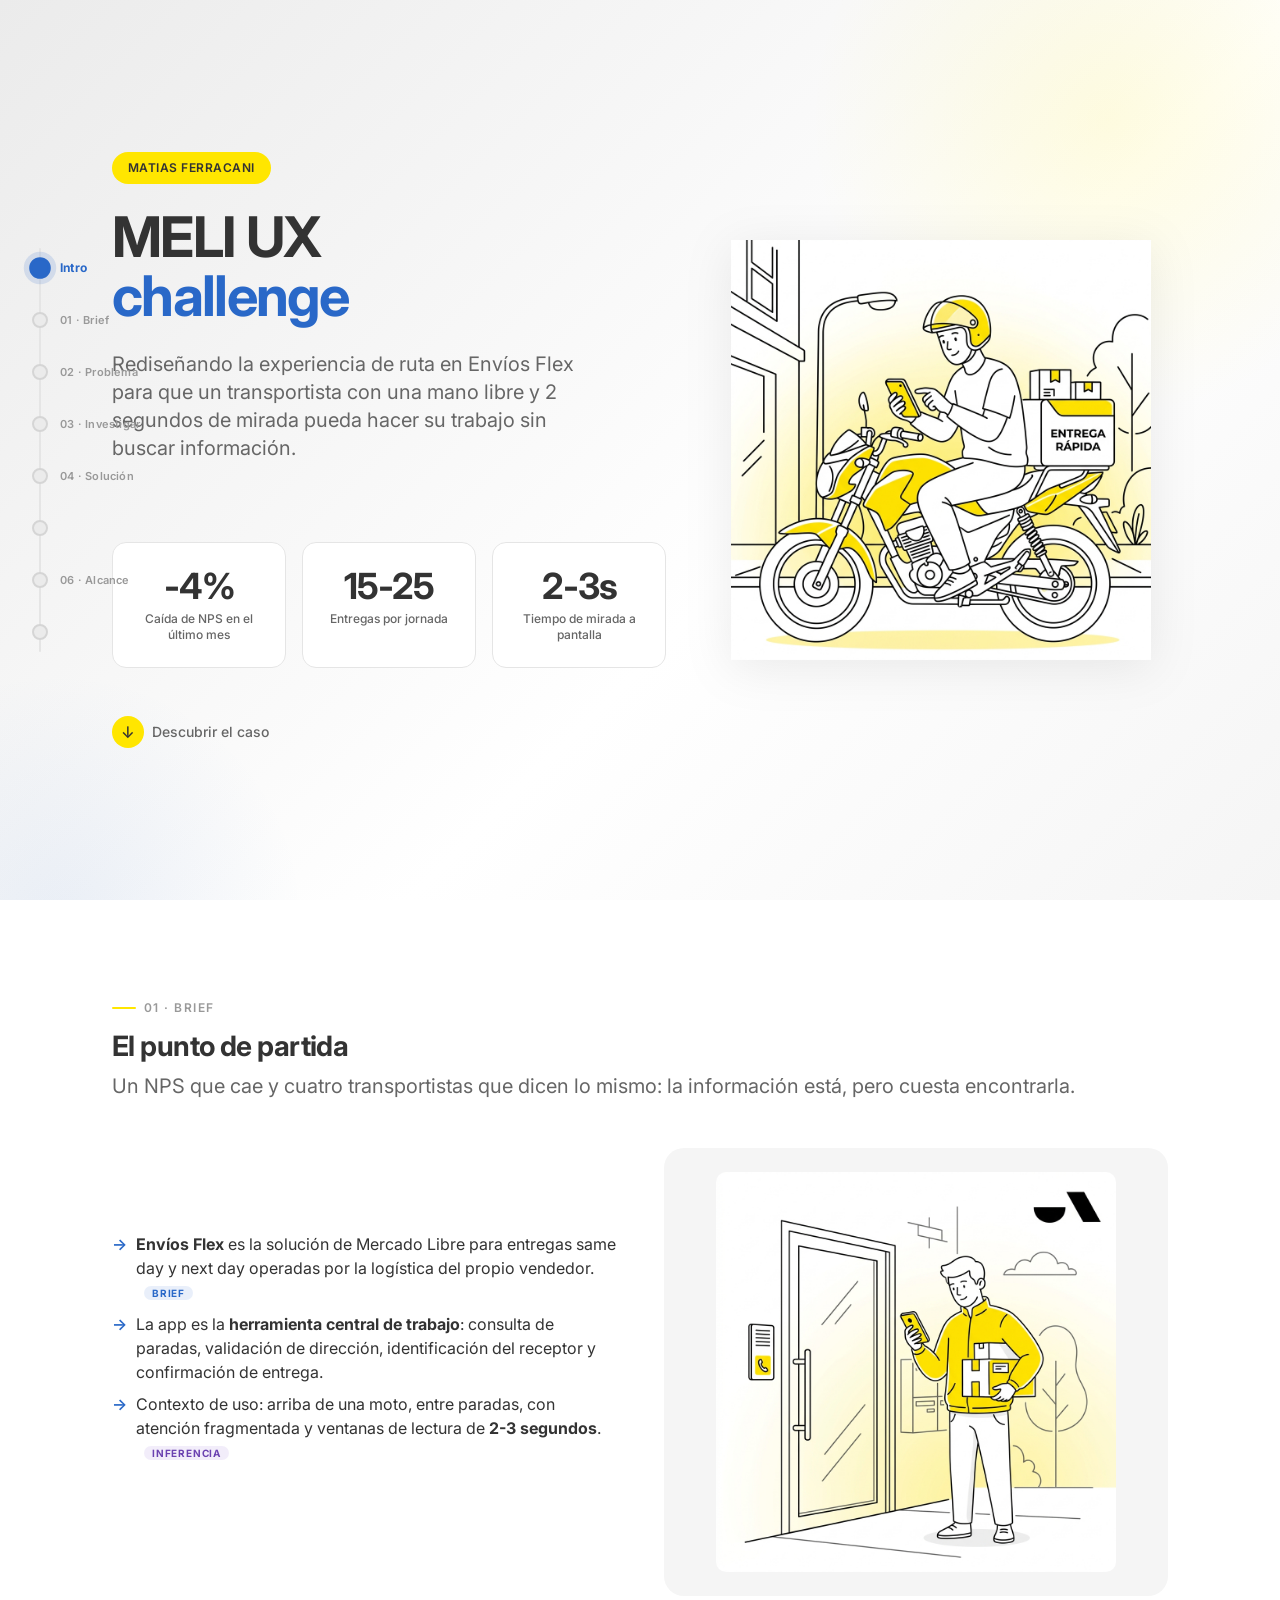
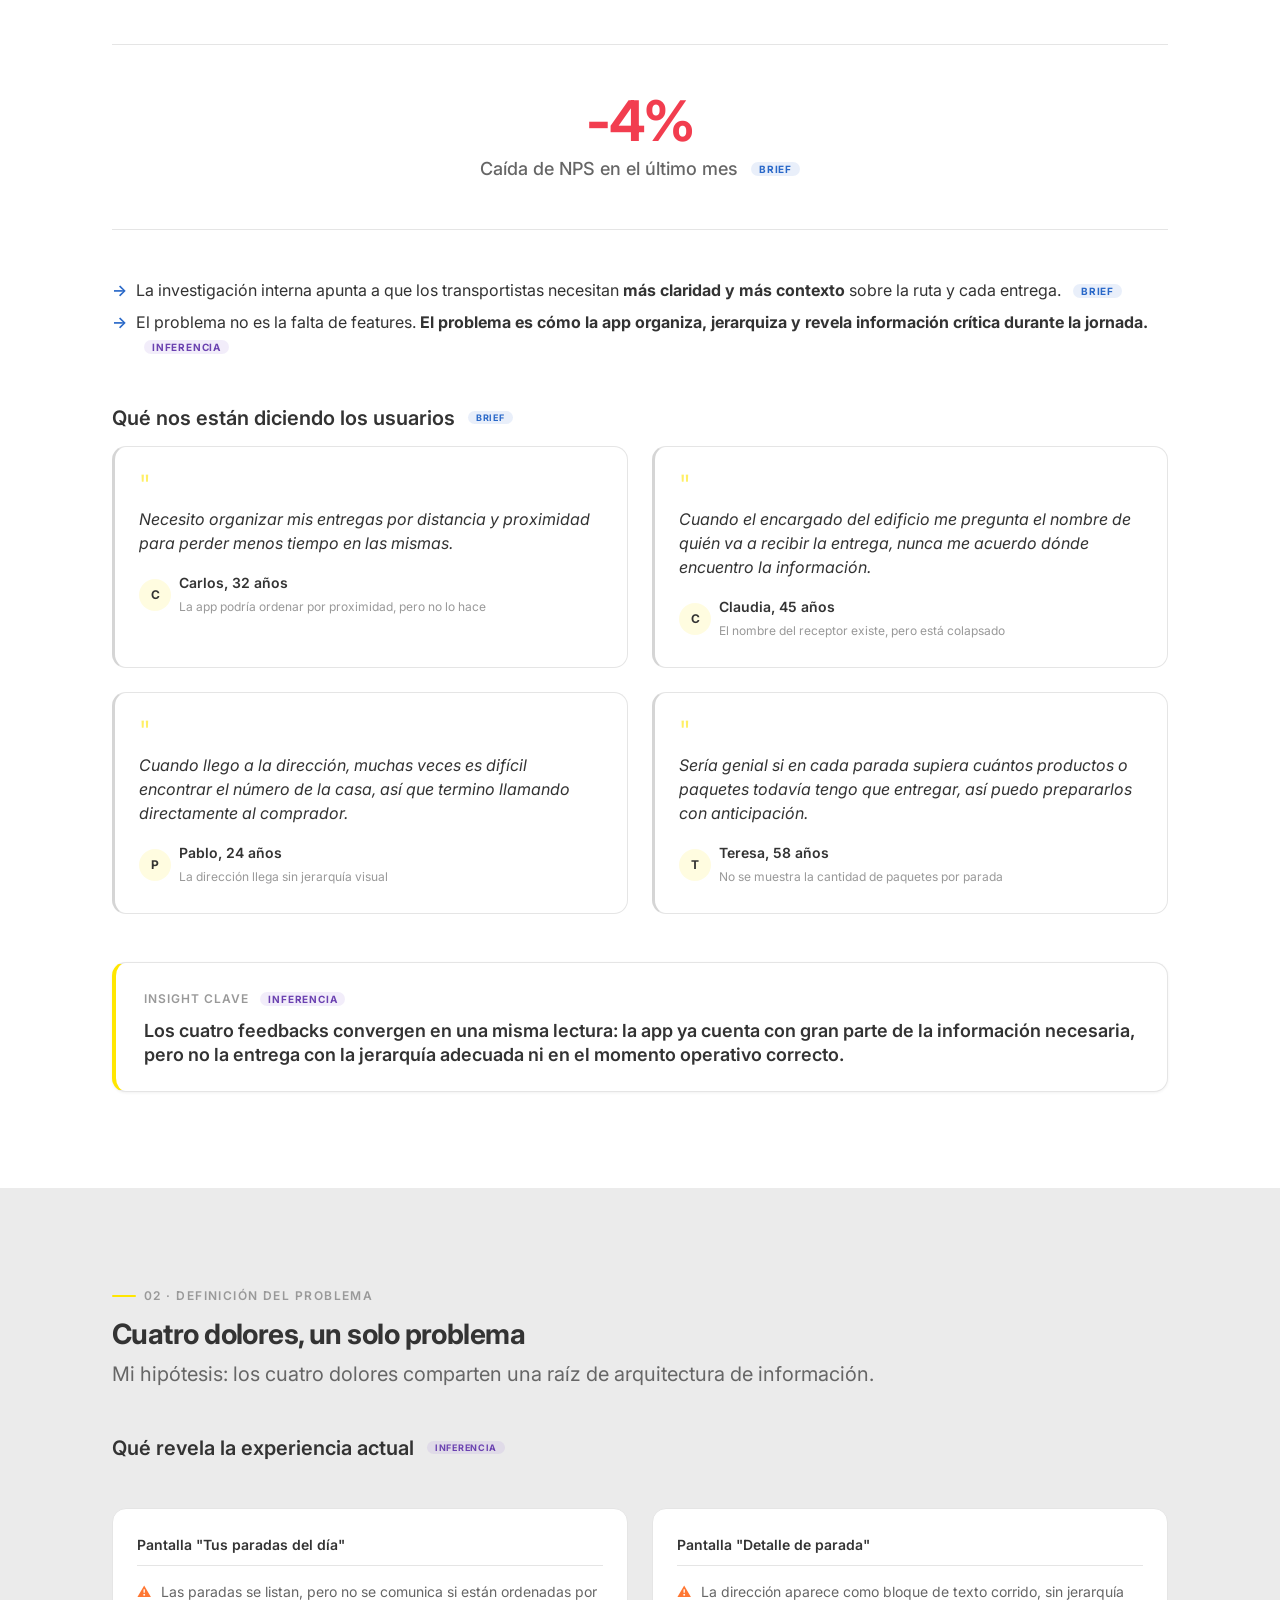
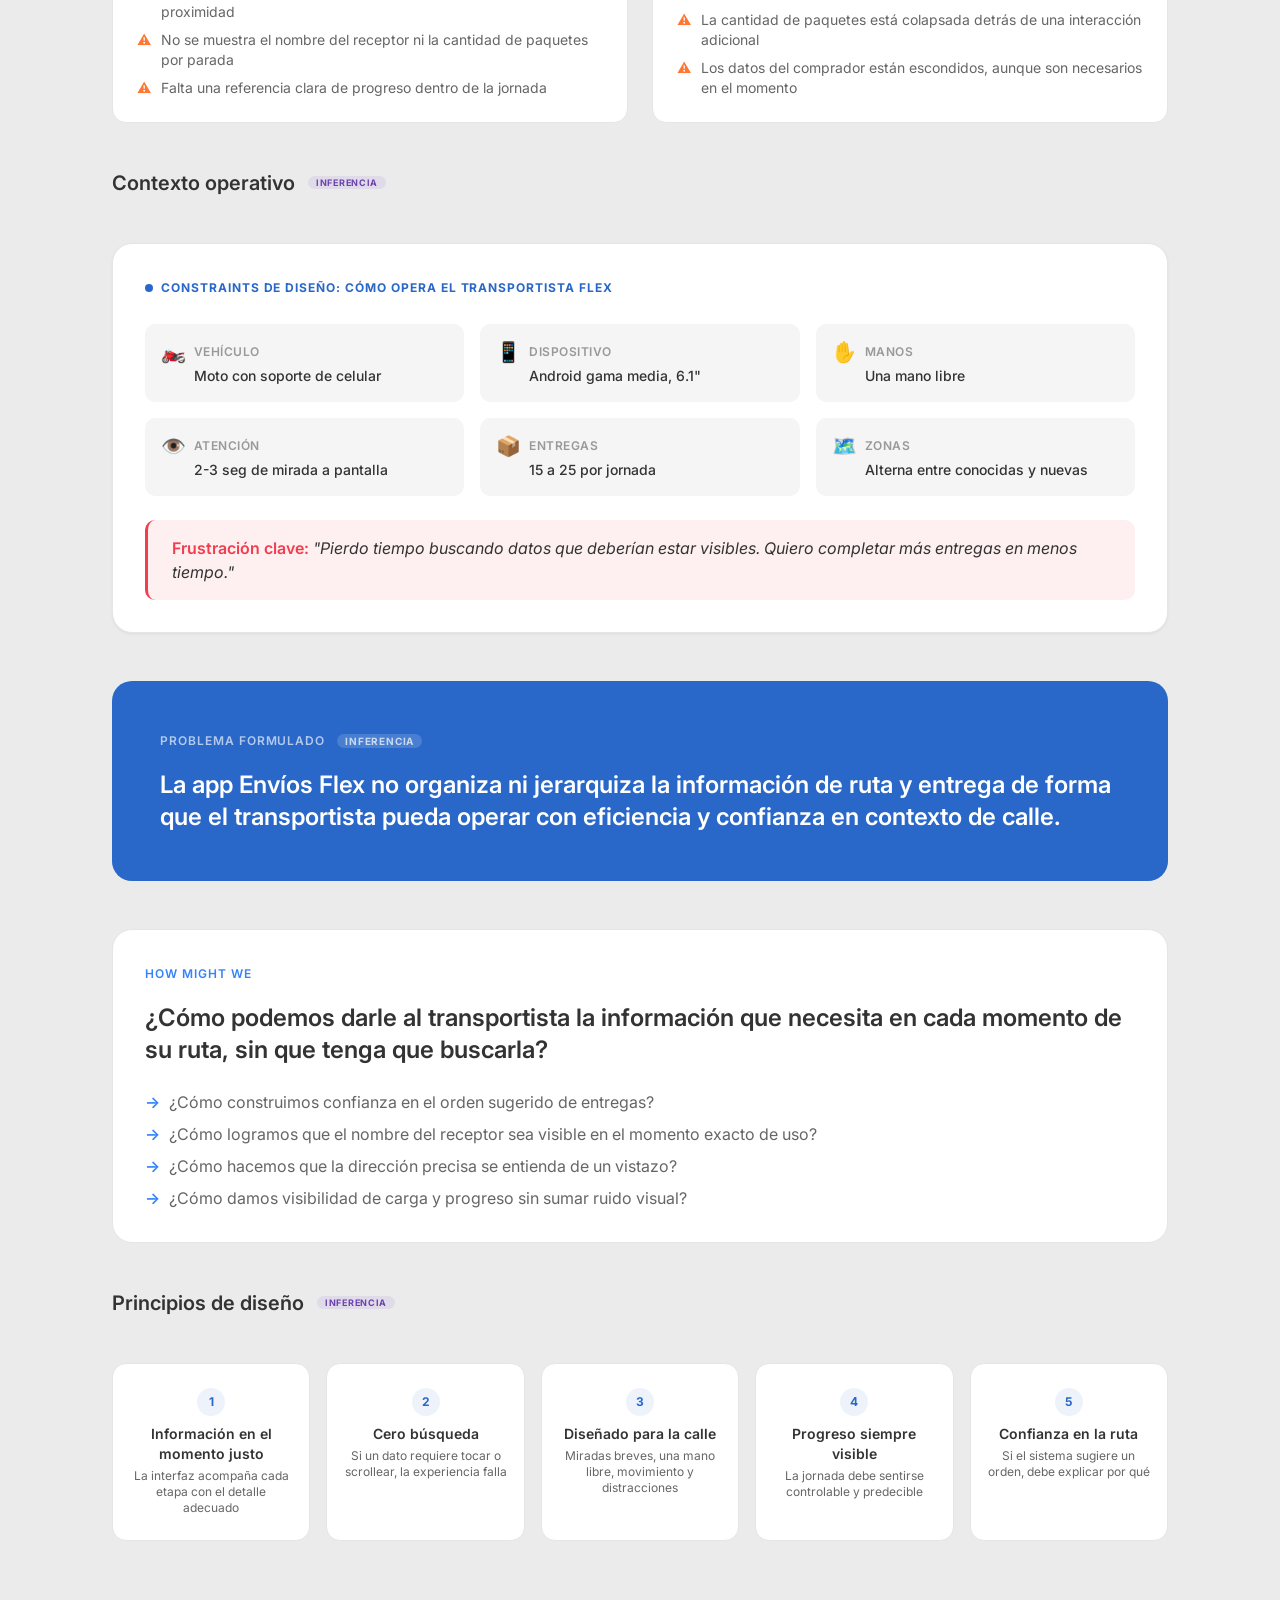
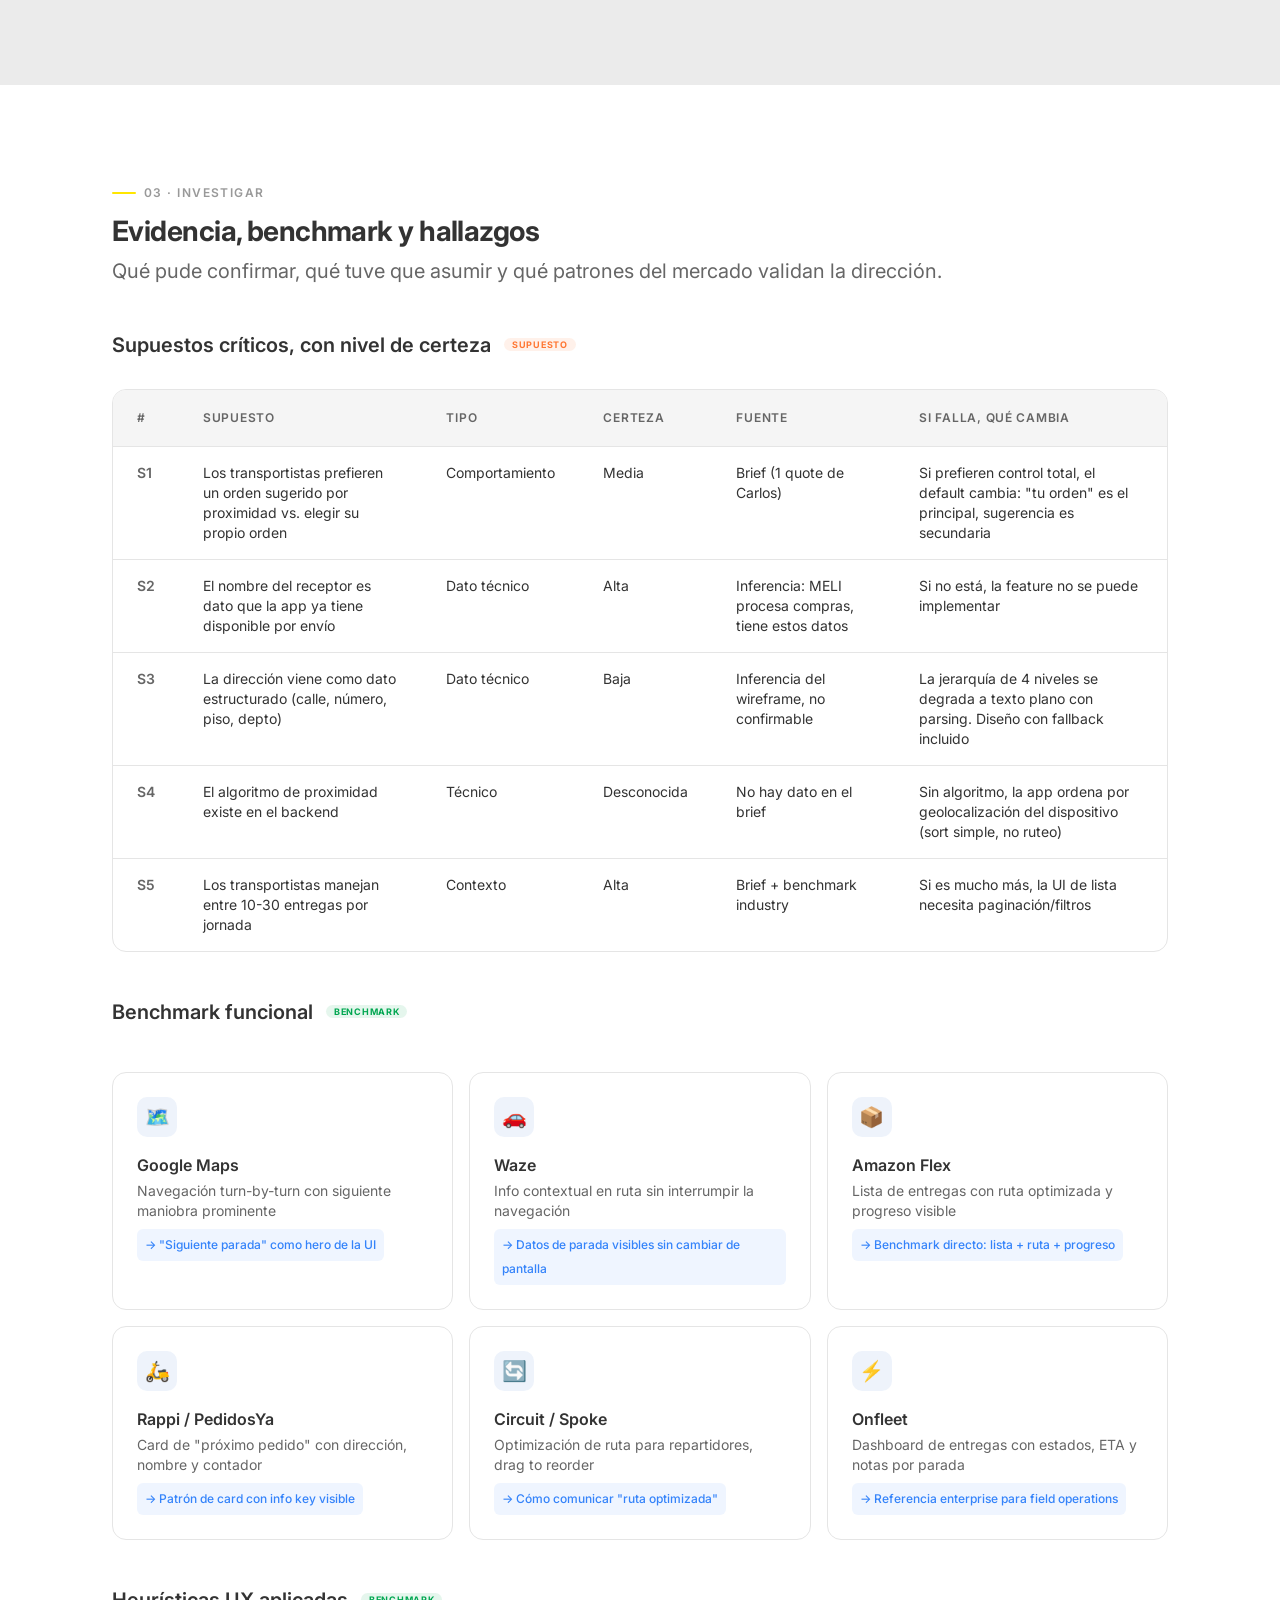
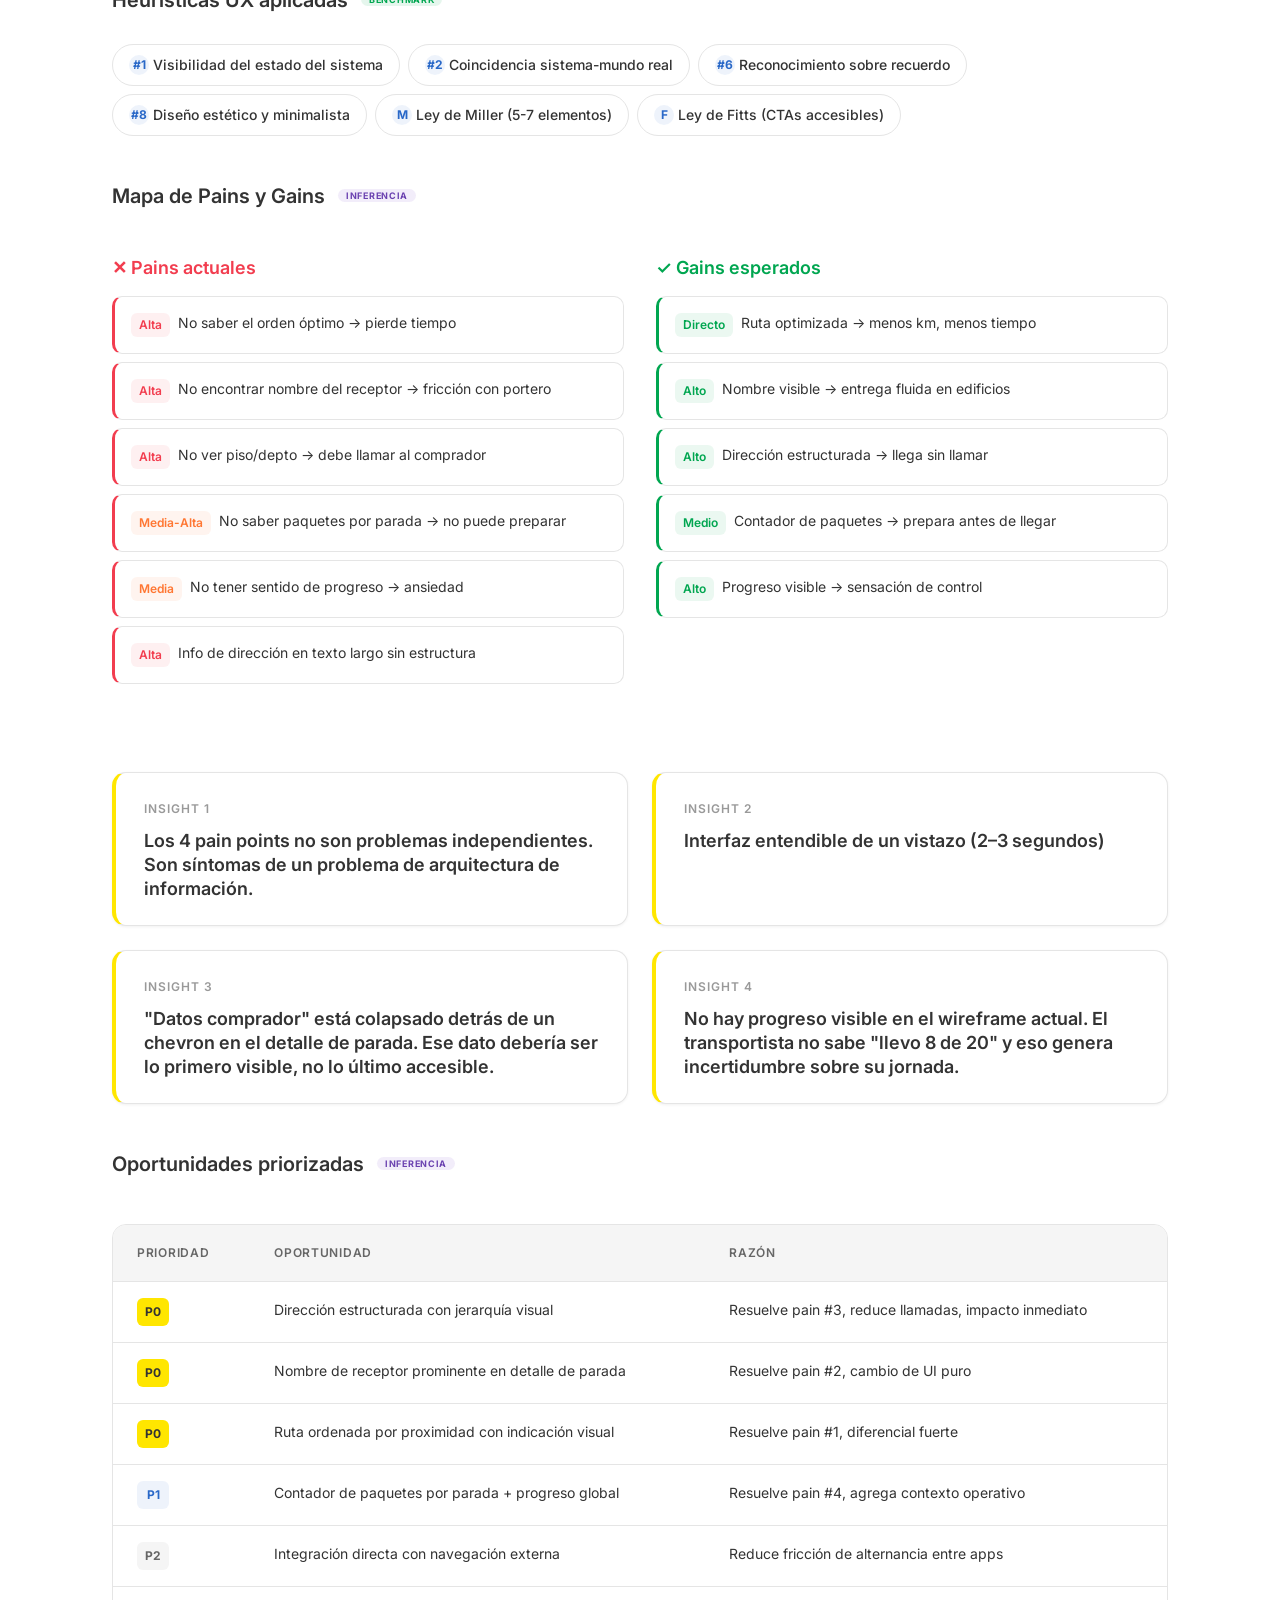
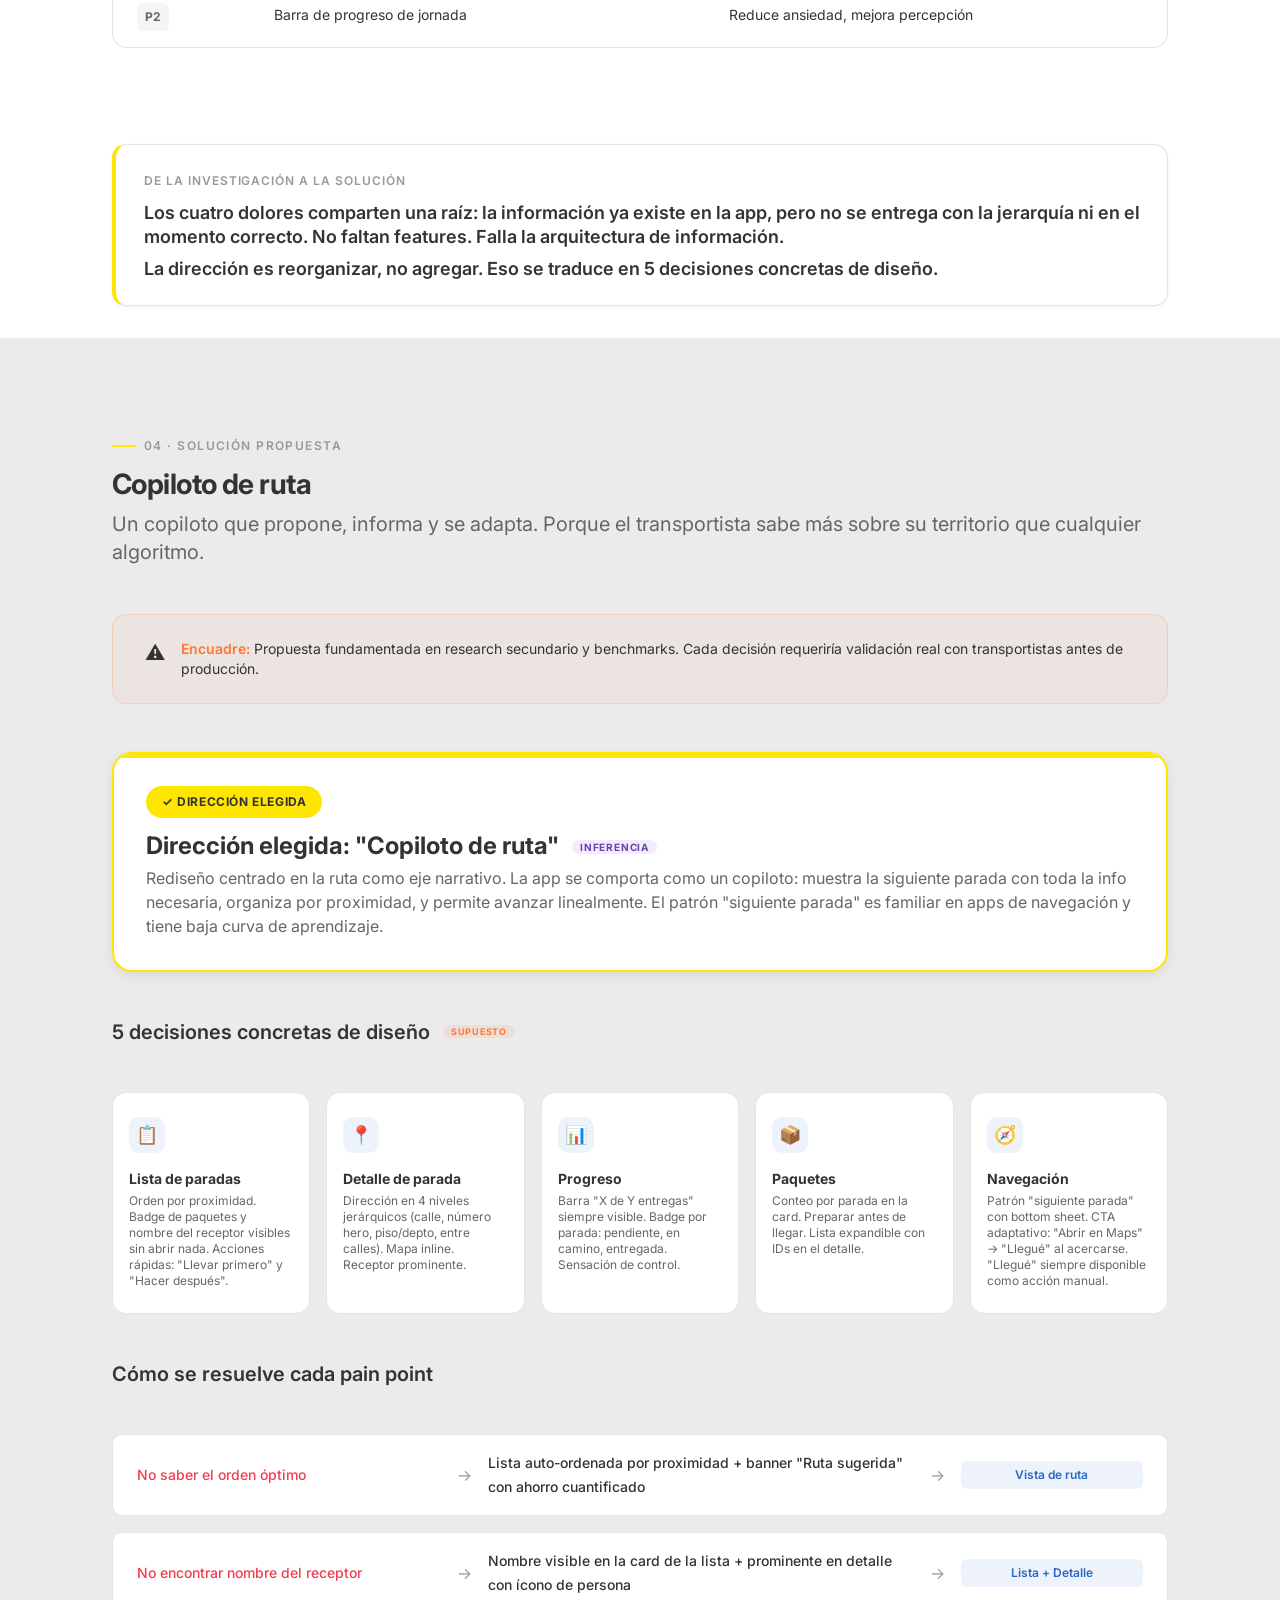
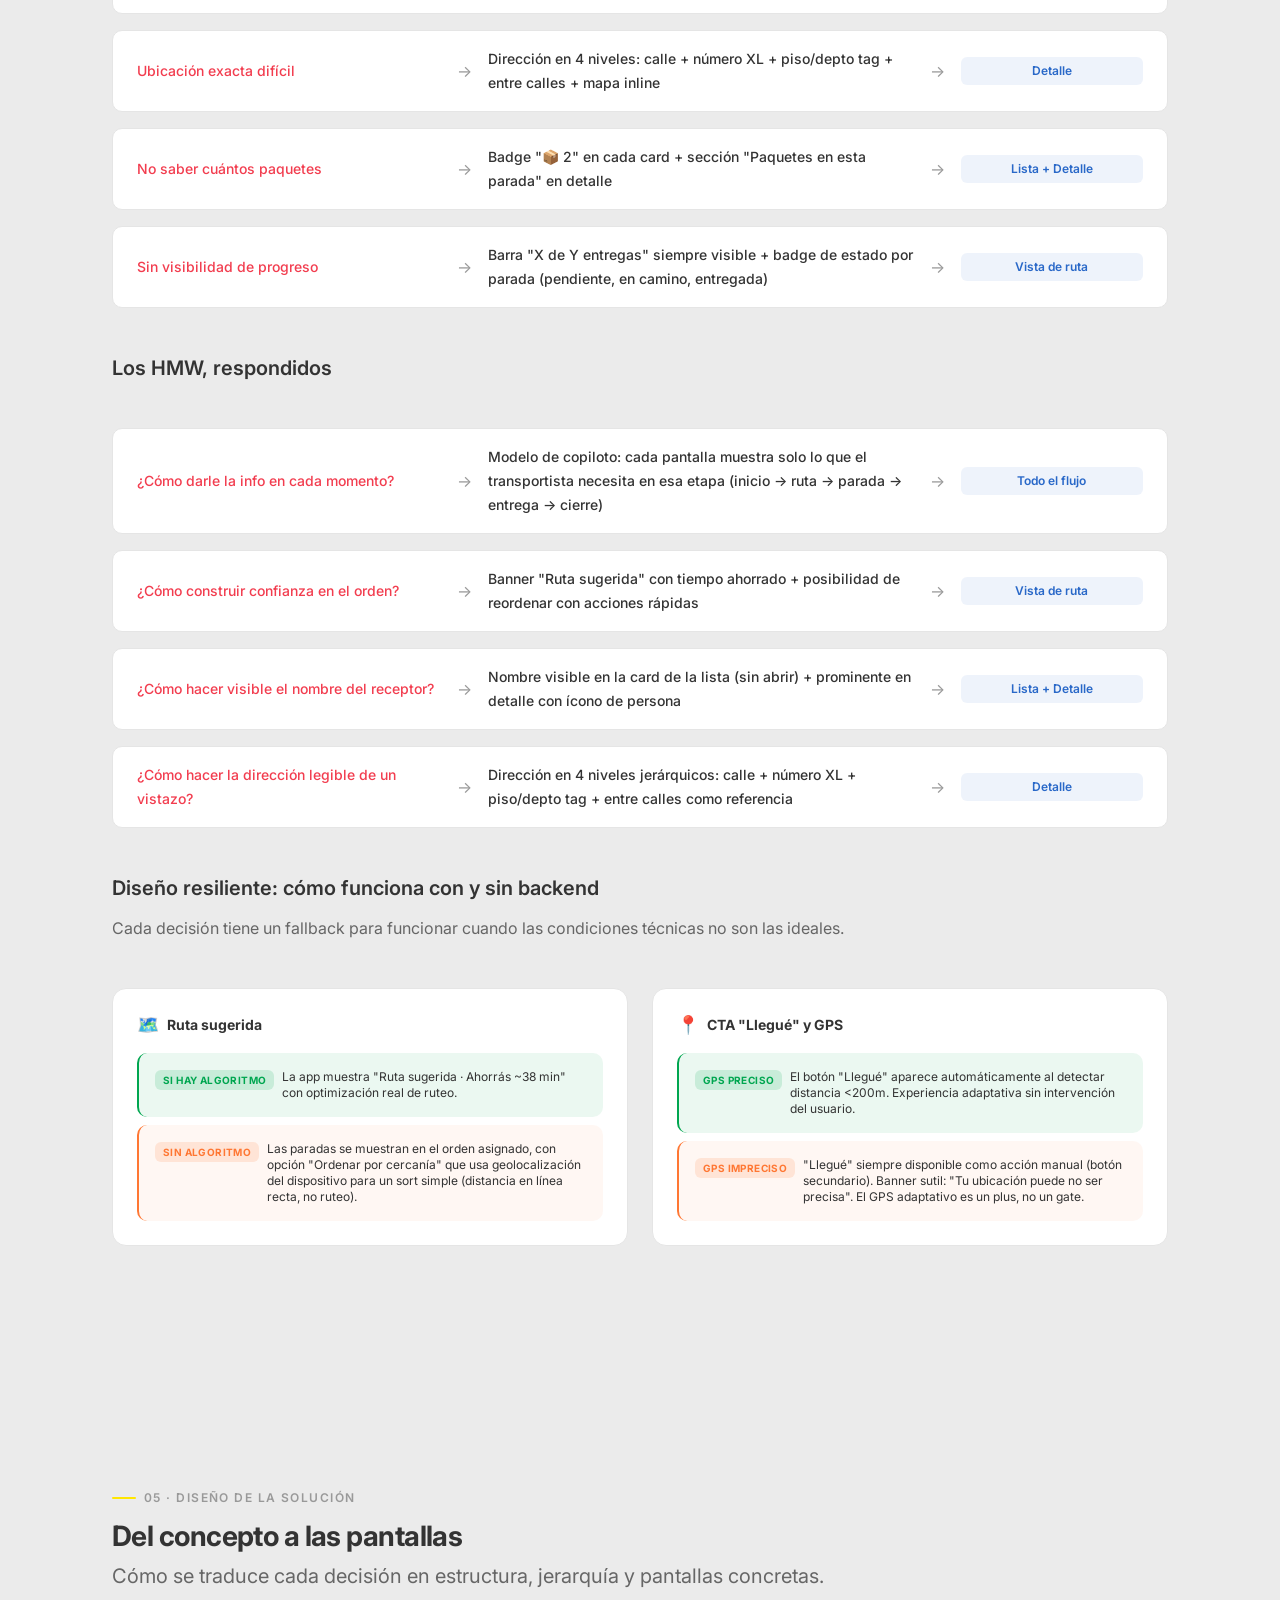
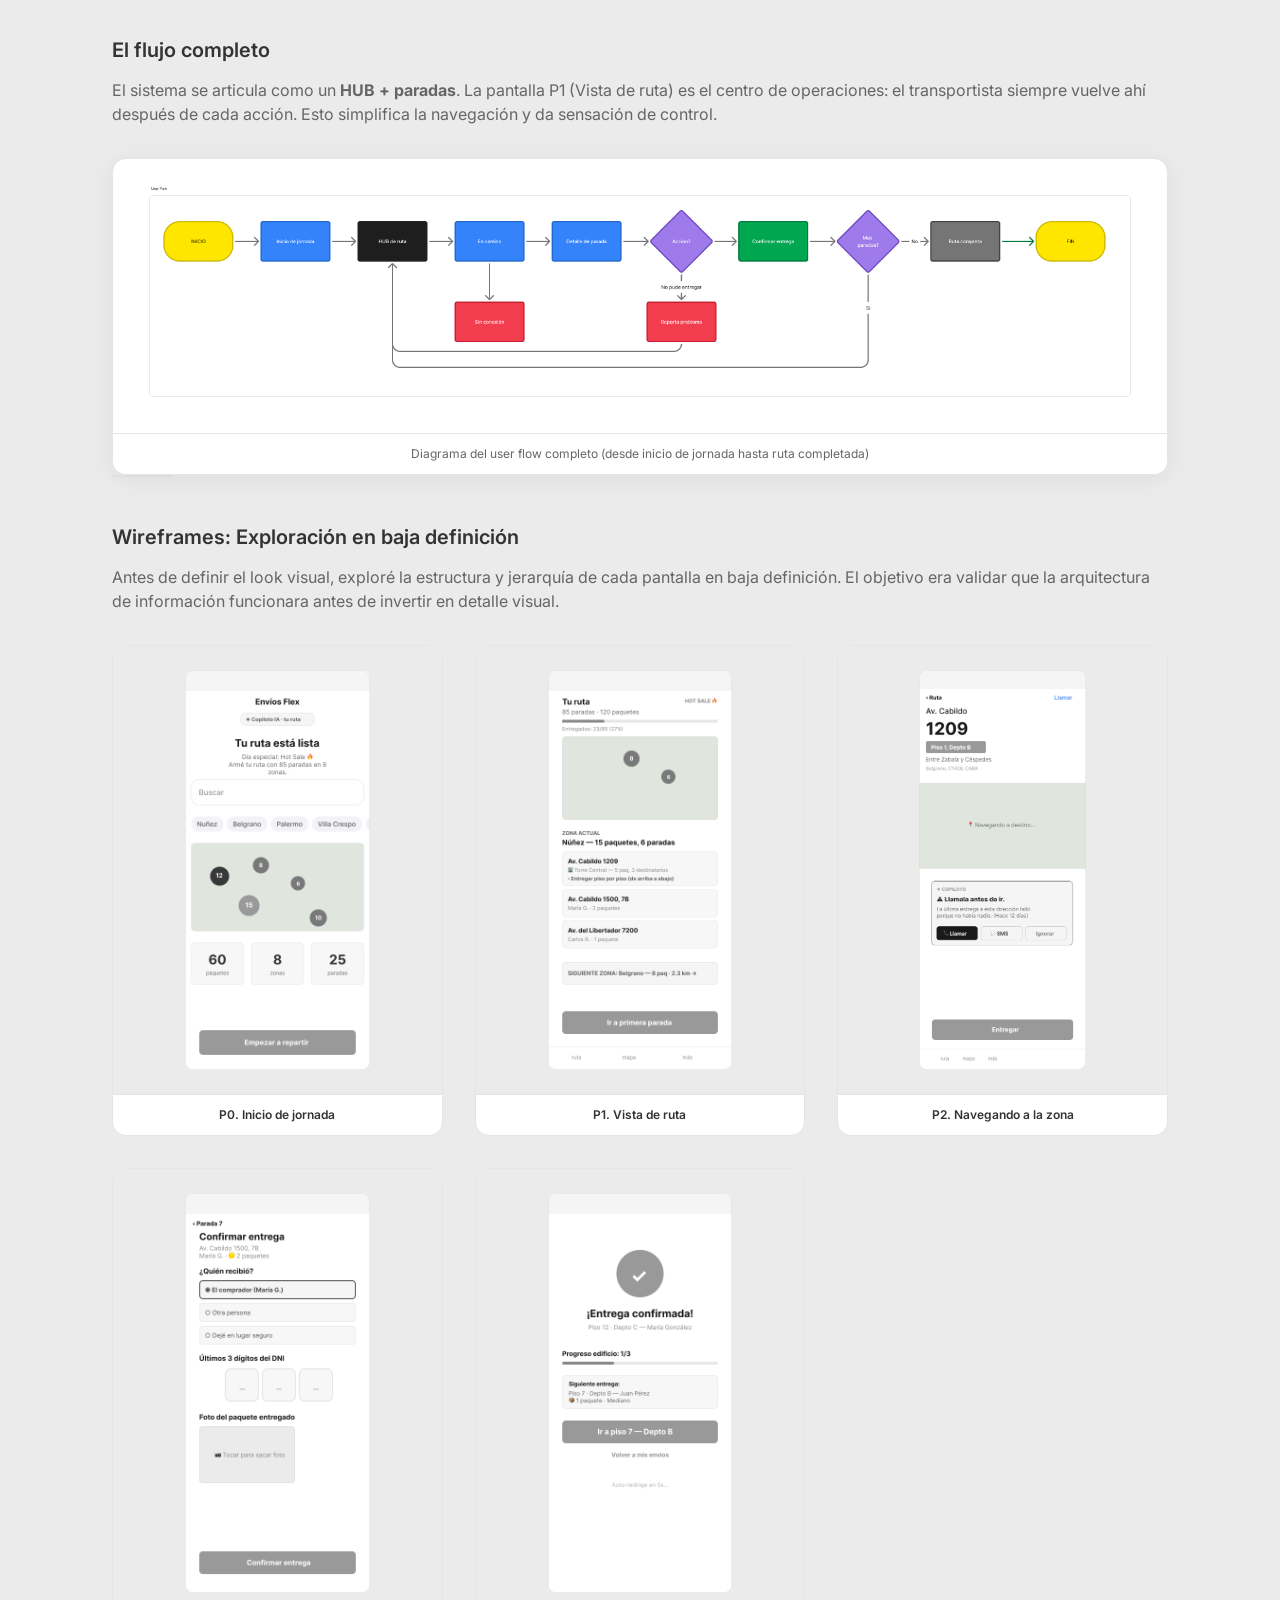
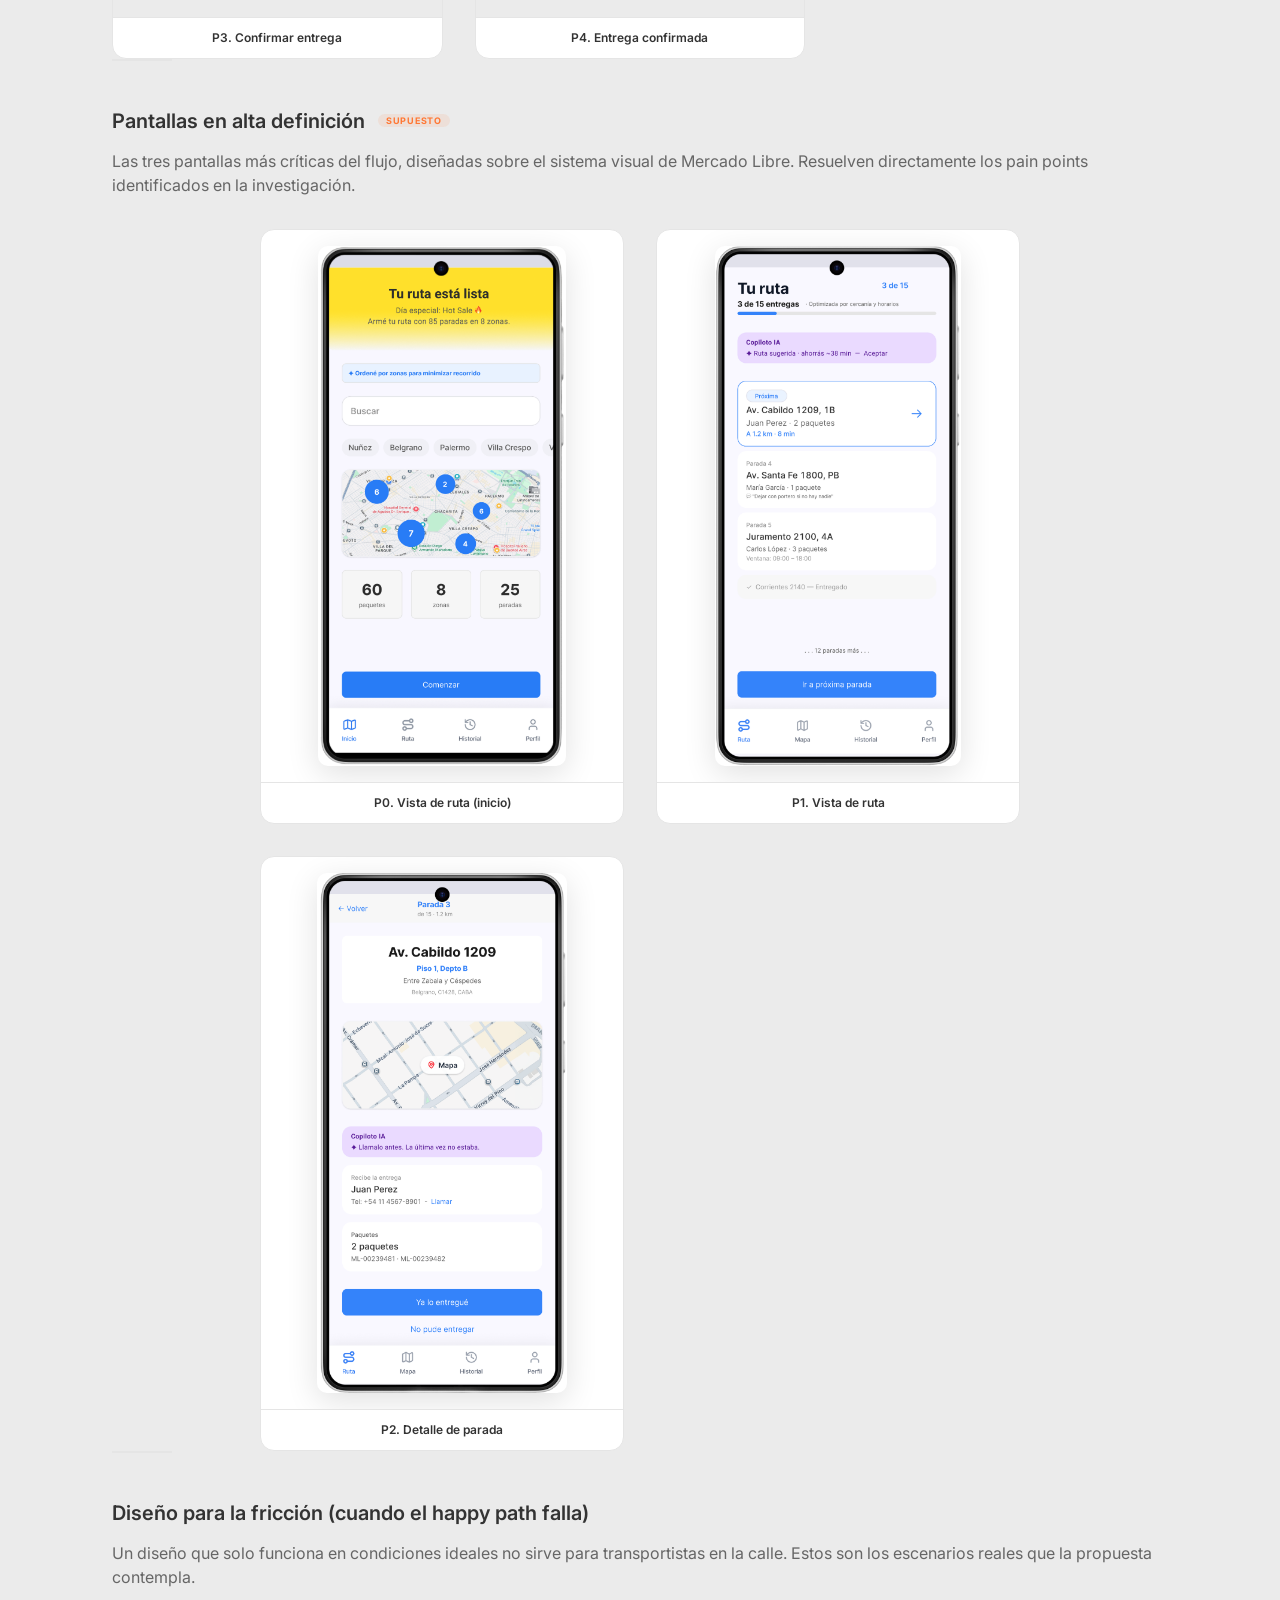
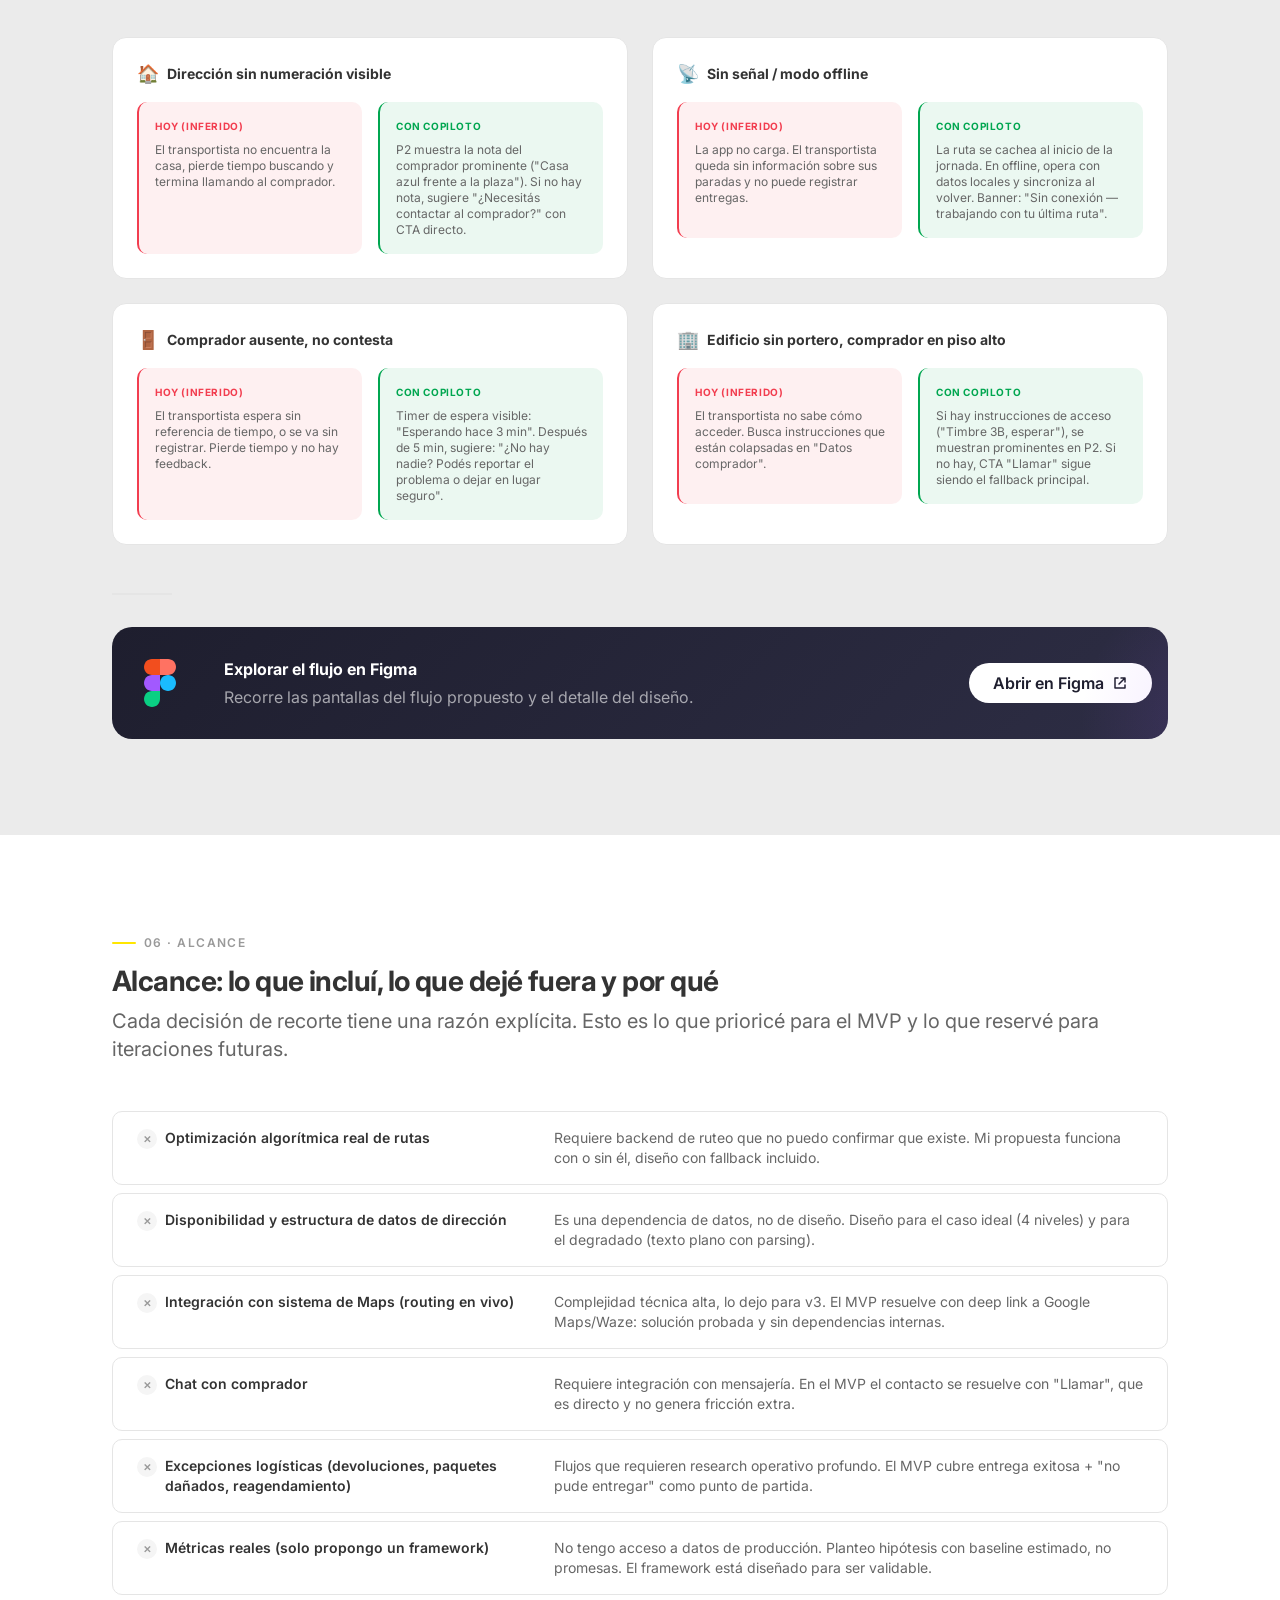
==== commit 510900c0: "style: replace em-dash with period in wireframe and hi-fi card labels" ====
--- a/web/index.html
+++ b/web/index.html
@@ -901,31 +901,31 @@
           <div class="screen-gallery__img-wrap">
             <img src="img/wireframes-v2/wf-p0-inicio-hotsale.png" alt="Wireframe P0 — Inicio de jornada" class="screen-gallery__img">
           </div>
-          <div class="screen-gallery__label">P0 — Inicio de jornada</div>
+          <div class="screen-gallery__label">P0. Inicio de jornada</div>
         </div>
         <div class="screen-gallery__item reveal stagger-2">
           <div class="screen-gallery__img-wrap">
             <img src="img/wireframes-v2/wf-p1-vista-ruta.png" alt="Wireframe P1 — Vista de ruta" class="screen-gallery__img">
           </div>
-          <div class="screen-gallery__label">P1 — Vista de ruta</div>
+          <div class="screen-gallery__label">P1. Vista de ruta</div>
         </div>
         <div class="screen-gallery__item reveal stagger-3">
           <div class="screen-gallery__img-wrap">
             <img src="img/wireframes-v2/wf-p2-navegando-zona.png" alt="Wireframe P2 — Navegando a la zona" class="screen-gallery__img">
           </div>
-          <div class="screen-gallery__label">P2 — Navegando a la zona</div>
+          <div class="screen-gallery__label">P2. Navegando a la zona</div>
         </div>
         <div class="screen-gallery__item reveal stagger-4">
           <div class="screen-gallery__img-wrap">
             <img src="img/wireframes-v2/wf-p3-confirmar-entrega.png" alt="Wireframe P3 — Confirmar entrega" class="screen-gallery__img">
           </div>
-          <div class="screen-gallery__label">P3 — Confirmar entrega</div>
+          <div class="screen-gallery__label">P3. Confirmar entrega</div>
         </div>
         <div class="screen-gallery__item reveal stagger-5">
           <div class="screen-gallery__img-wrap">
             <img src="img/wireframes-v2/wf-p4-entrega-confirmada.png" alt="Wireframe P4 — Entrega confirmada" class="screen-gallery__img">
           </div>
-          <div class="screen-gallery__label">P4 — Entrega confirmada</div>
+          <div class="screen-gallery__label">P4. Entrega confirmada</div>
         </div>
       </div>
 
@@ -944,19 +944,19 @@
           <div class="screen-gallery__img-wrap">
             <img src="img/highfi-p0-vista-ruta.png" alt="High-Fi P0 — Vista de ruta (inicio)" class="screen-gallery__img">
           </div>
-          <div class="screen-gallery__label">P0 — Vista de ruta (inicio)</div>
+          <div class="screen-gallery__label">P0. Vista de ruta (inicio)</div>
         </div>
         <div class="screen-gallery__item reveal stagger-2">
           <div class="screen-gallery__img-wrap">
             <img src="img/highfi-p1-vista-ruta-v2.png" alt="High-Fi P1 — Vista de ruta" class="screen-gallery__img">
           </div>
-          <div class="screen-gallery__label">P1 — Vista de ruta</div>
+          <div class="screen-gallery__label">P1. Vista de ruta</div>
         </div>
         <div class="screen-gallery__item reveal stagger-3">
           <div class="screen-gallery__img-wrap">
             <img src="img/highfi-p2-detalle-parada-v2.png" alt="High-Fi P2 — Detalle de parada" class="screen-gallery__img">
           </div>
-          <div class="screen-gallery__label">P2 — Detalle de parada</div>
+          <div class="screen-gallery__label">P2. Detalle de parada</div>
         </div>
       </div>
 
